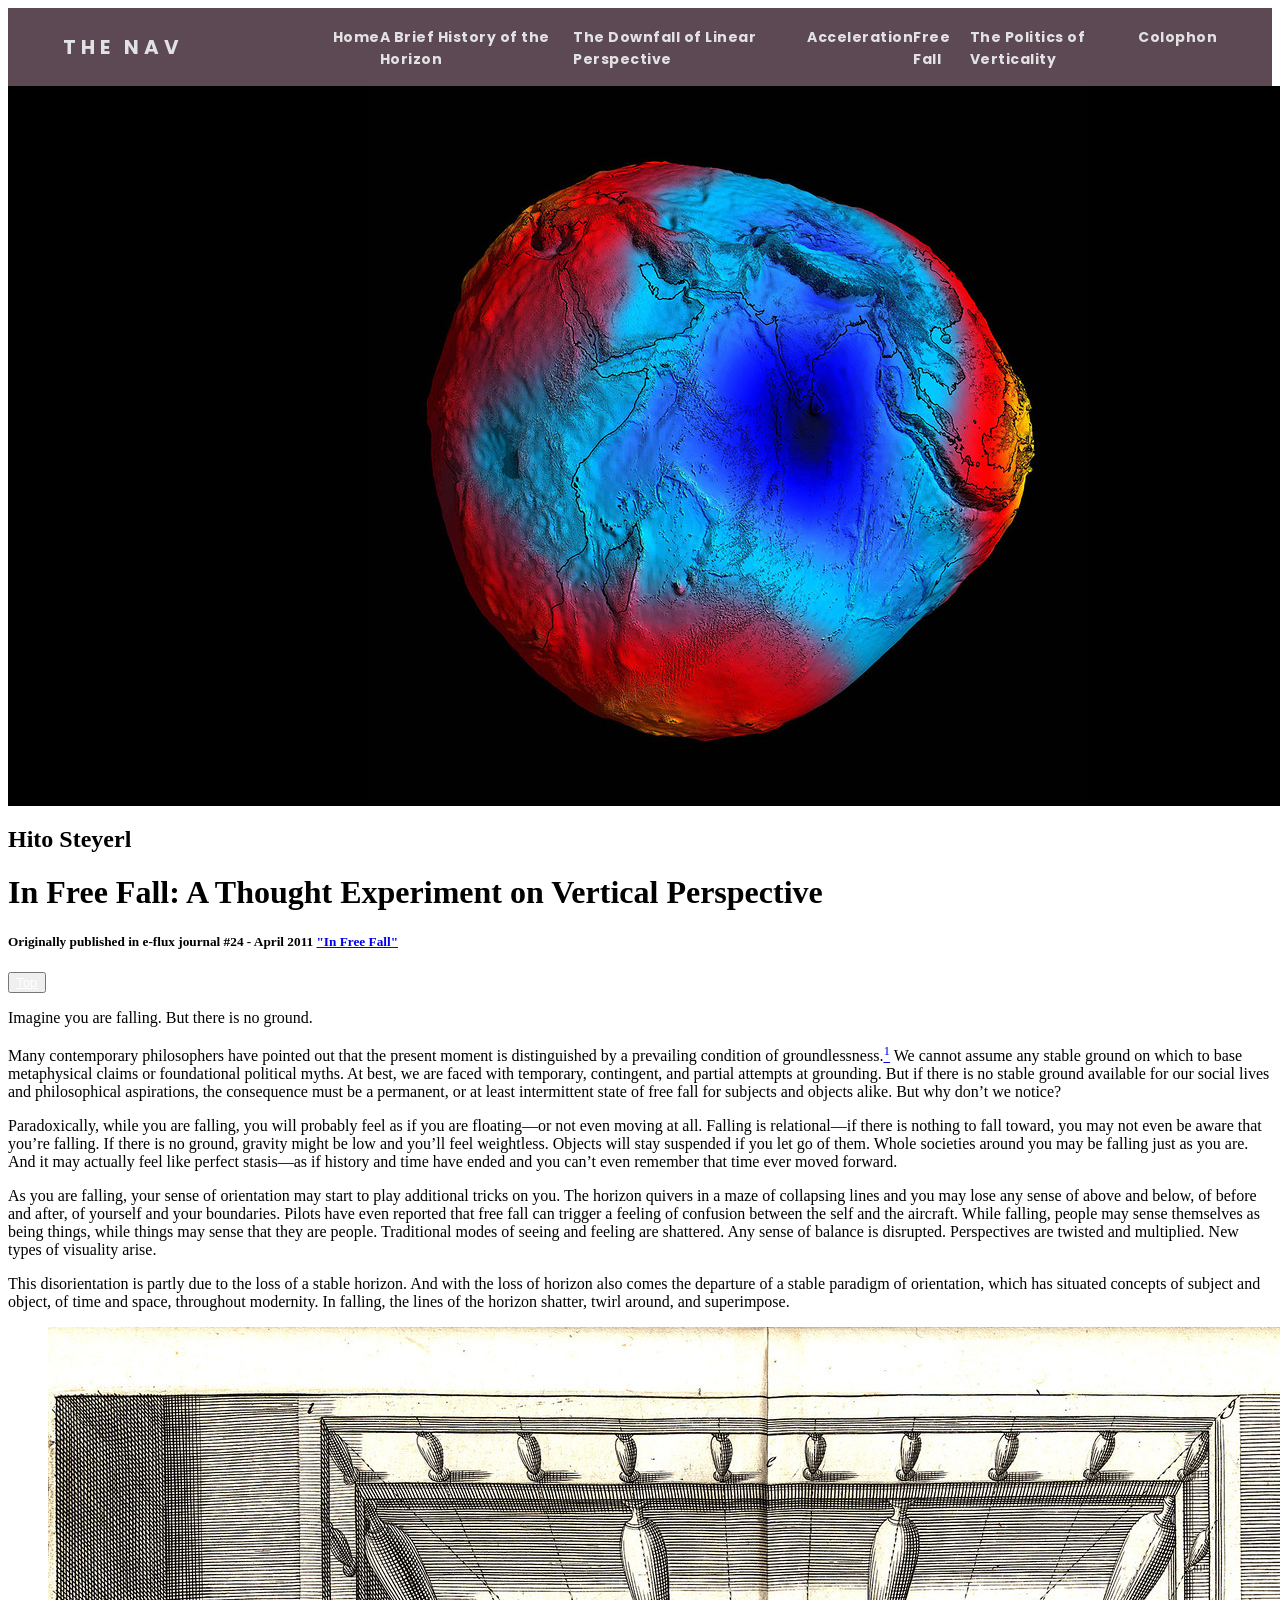
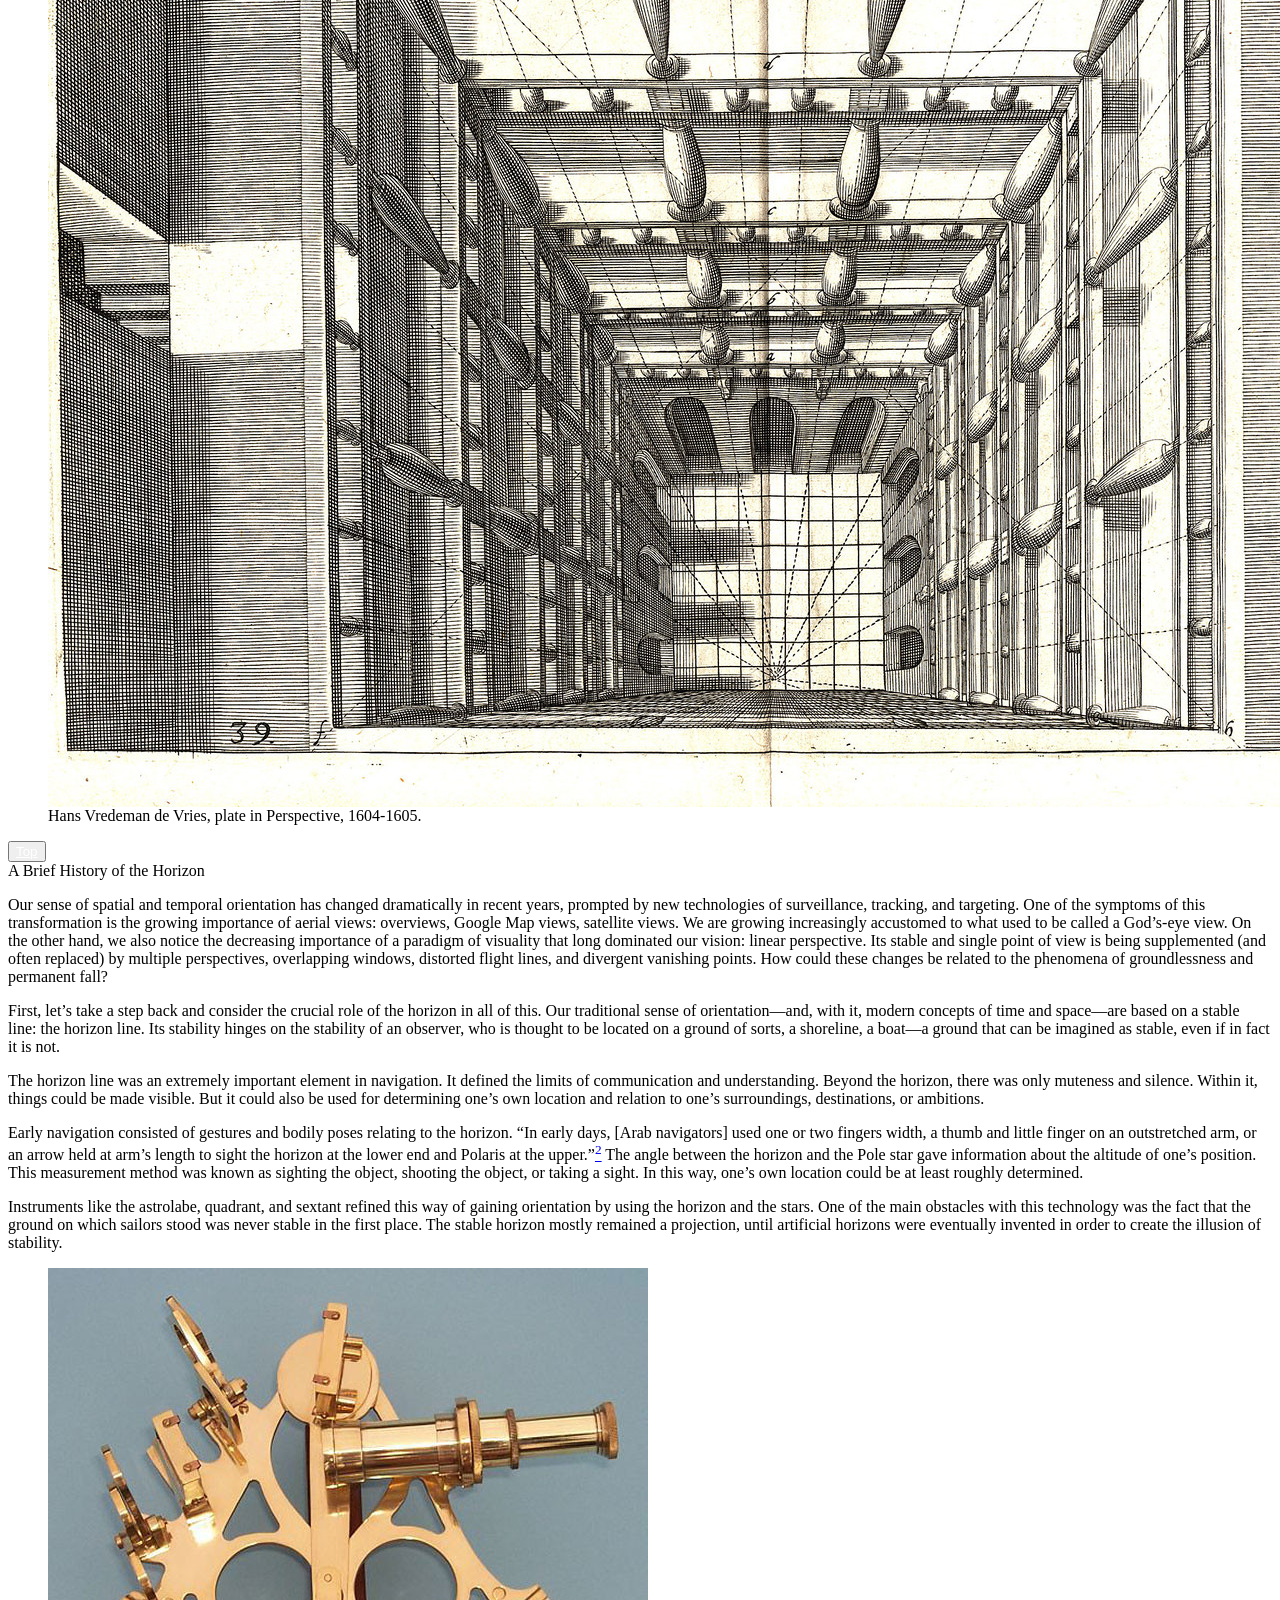
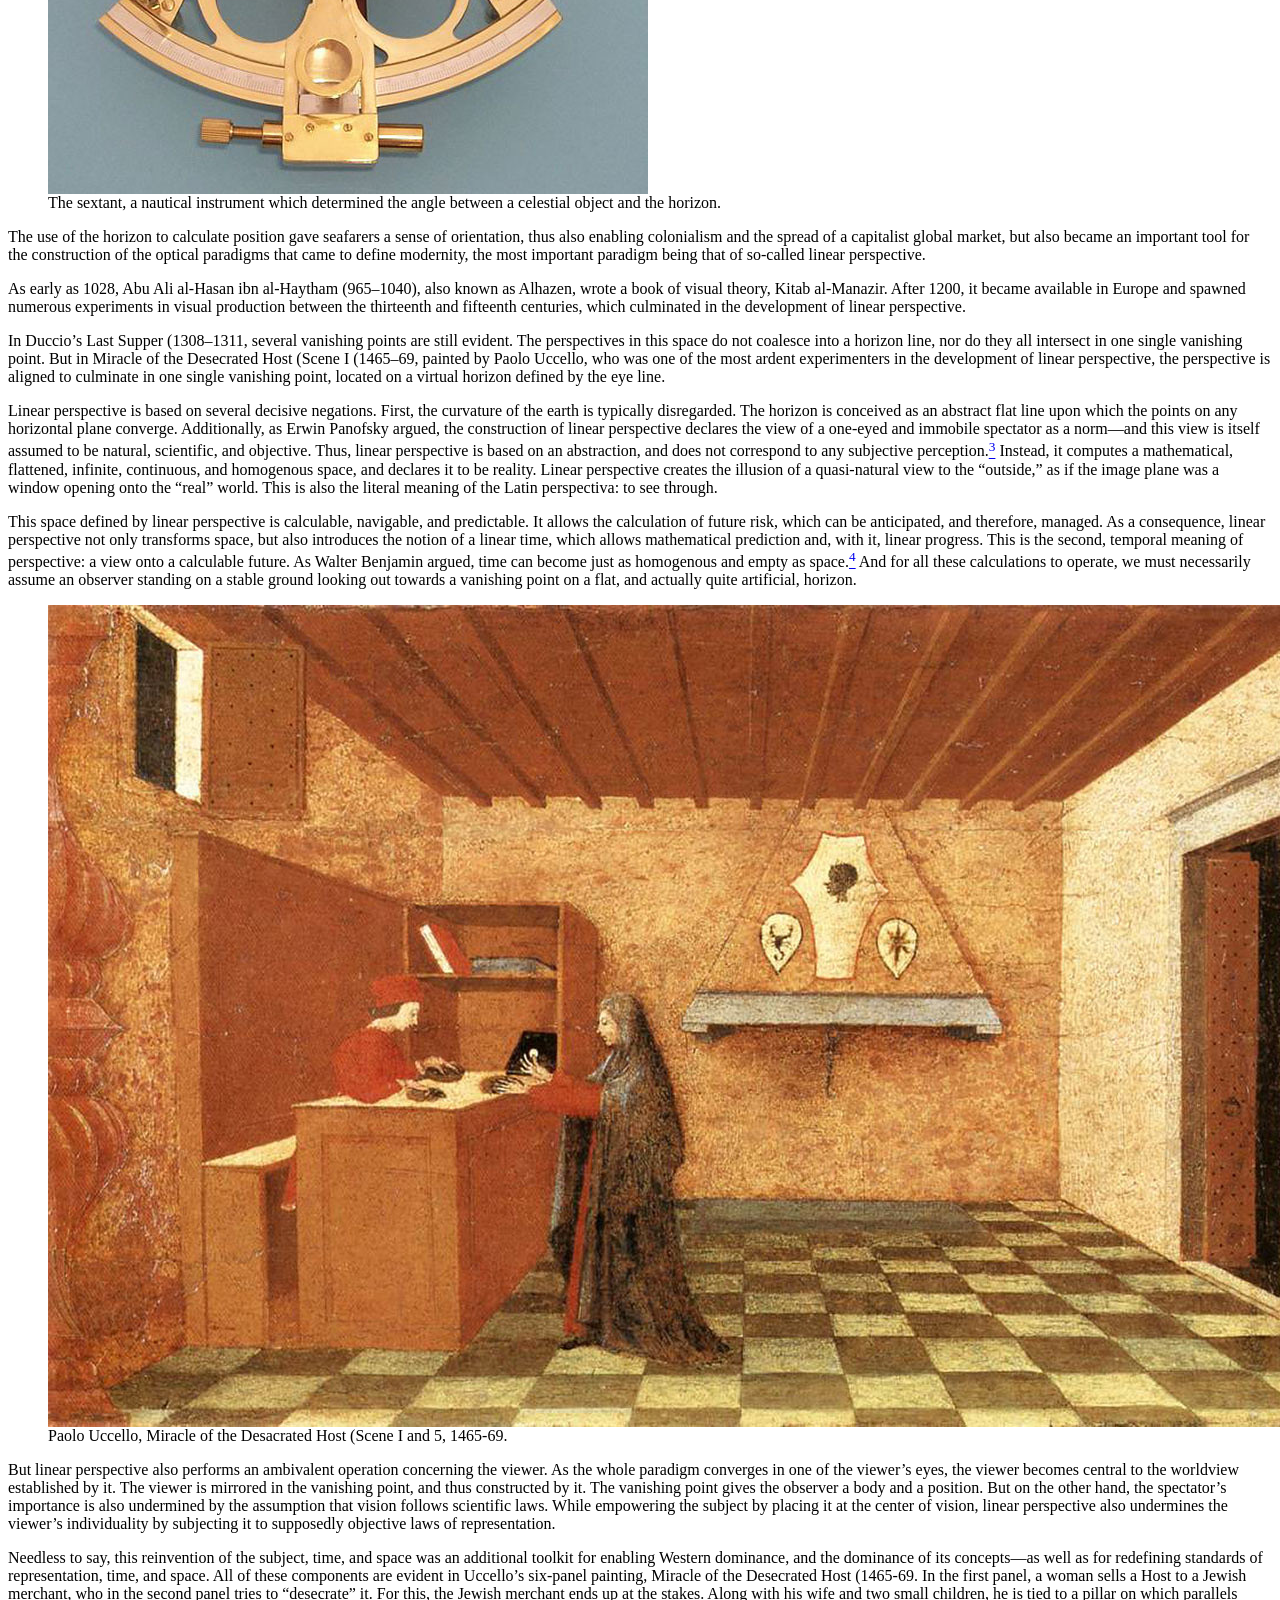
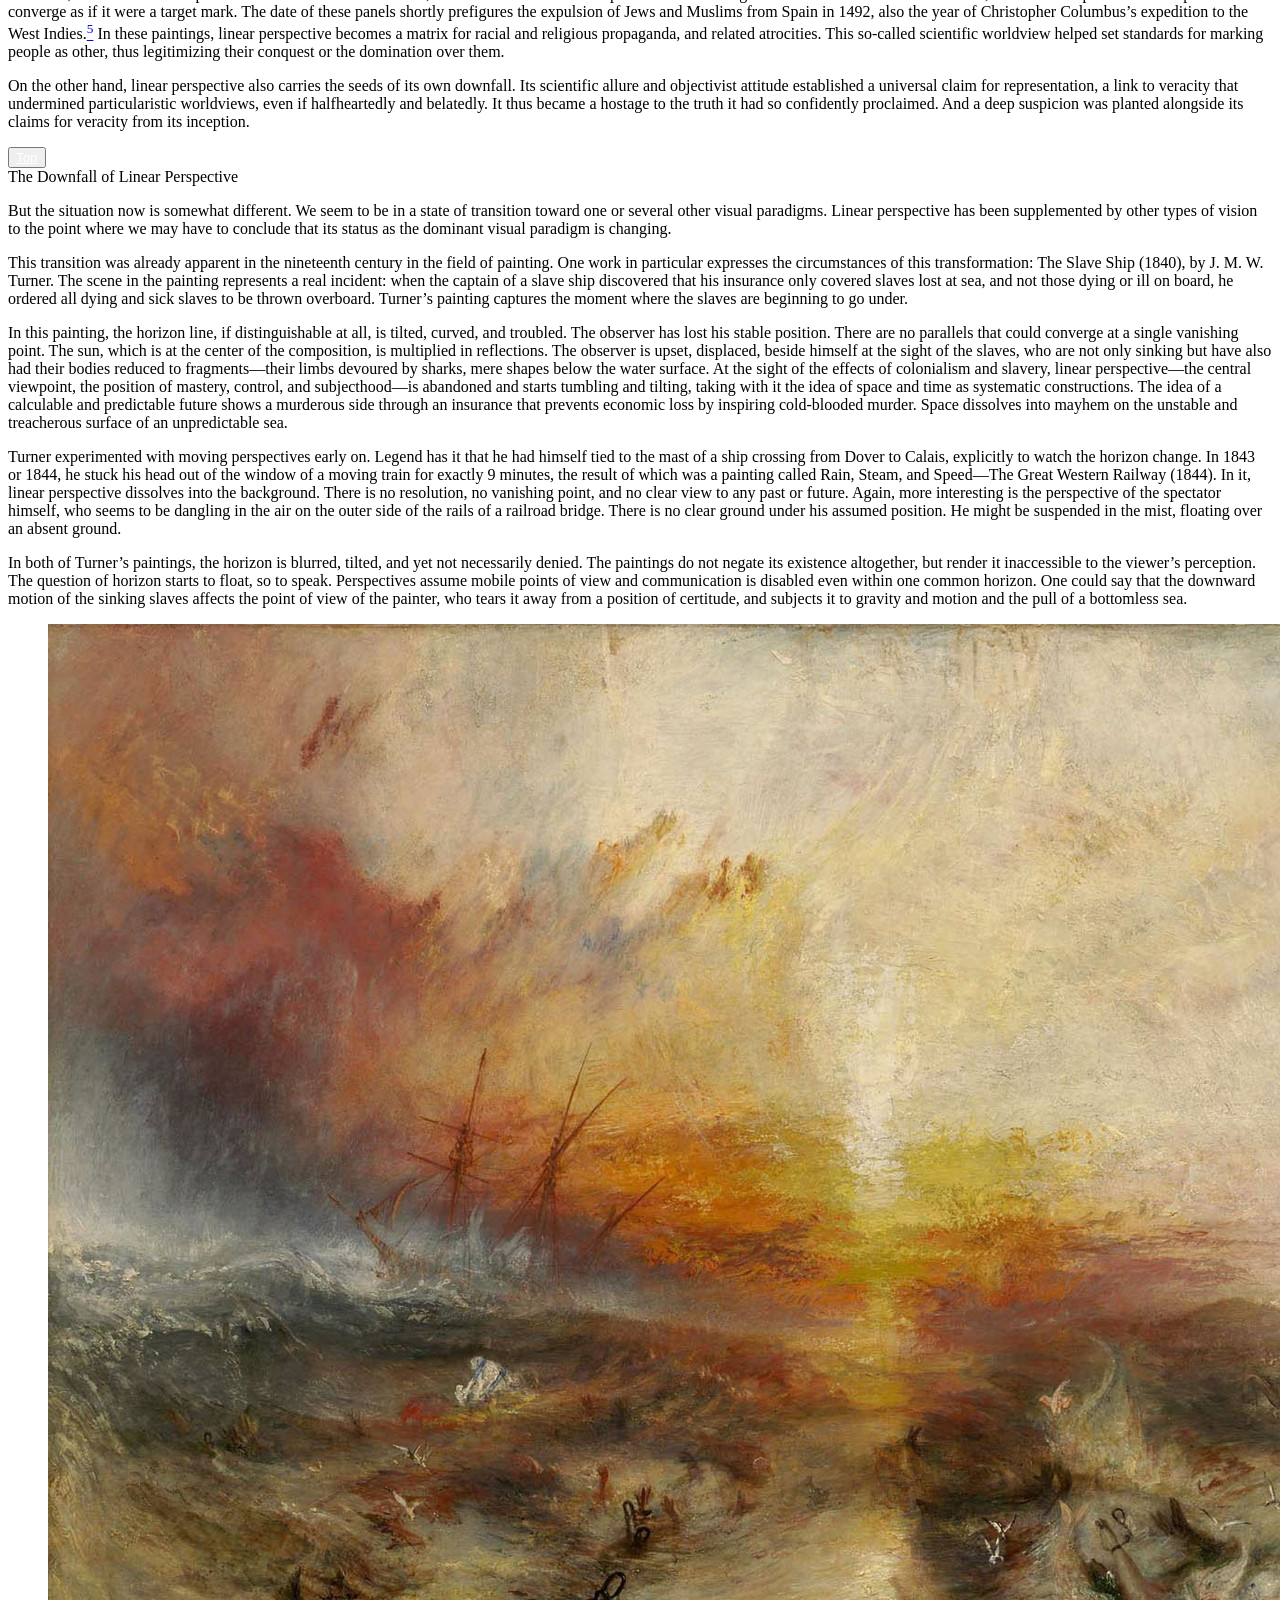
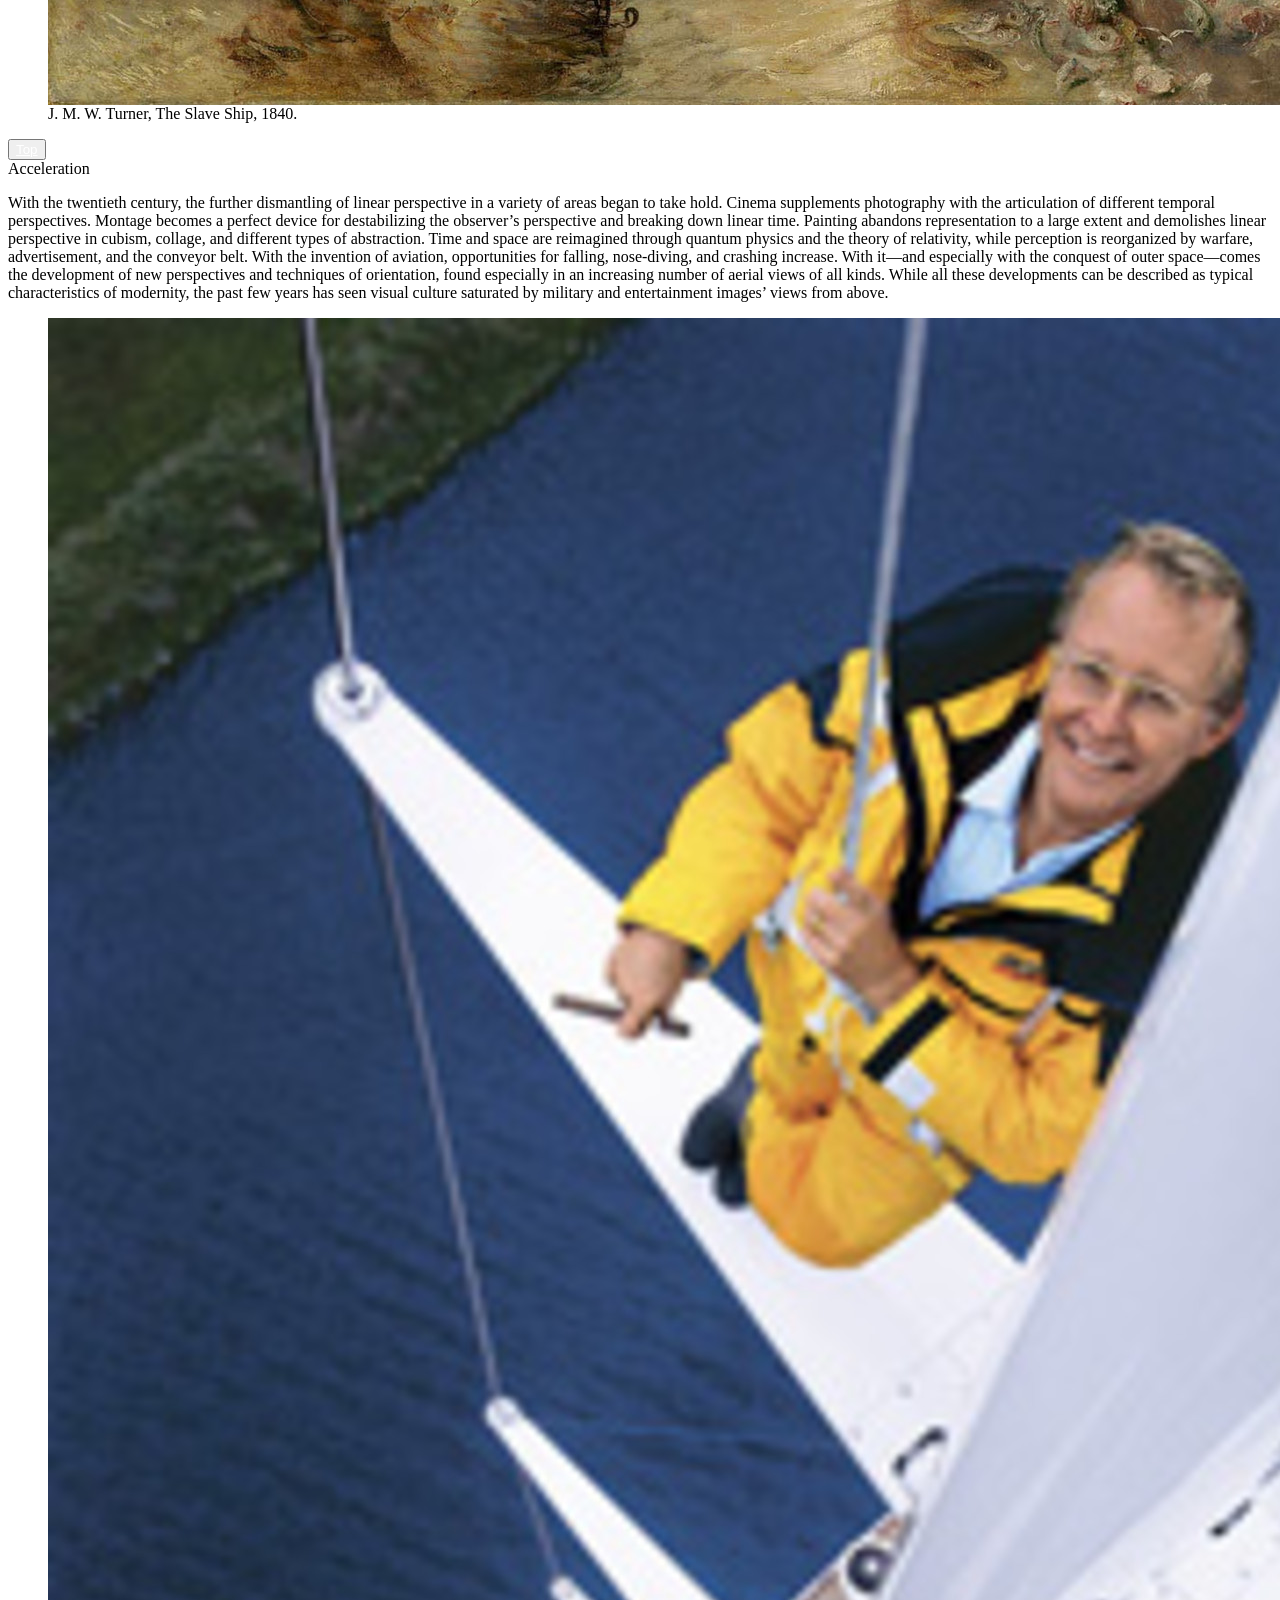
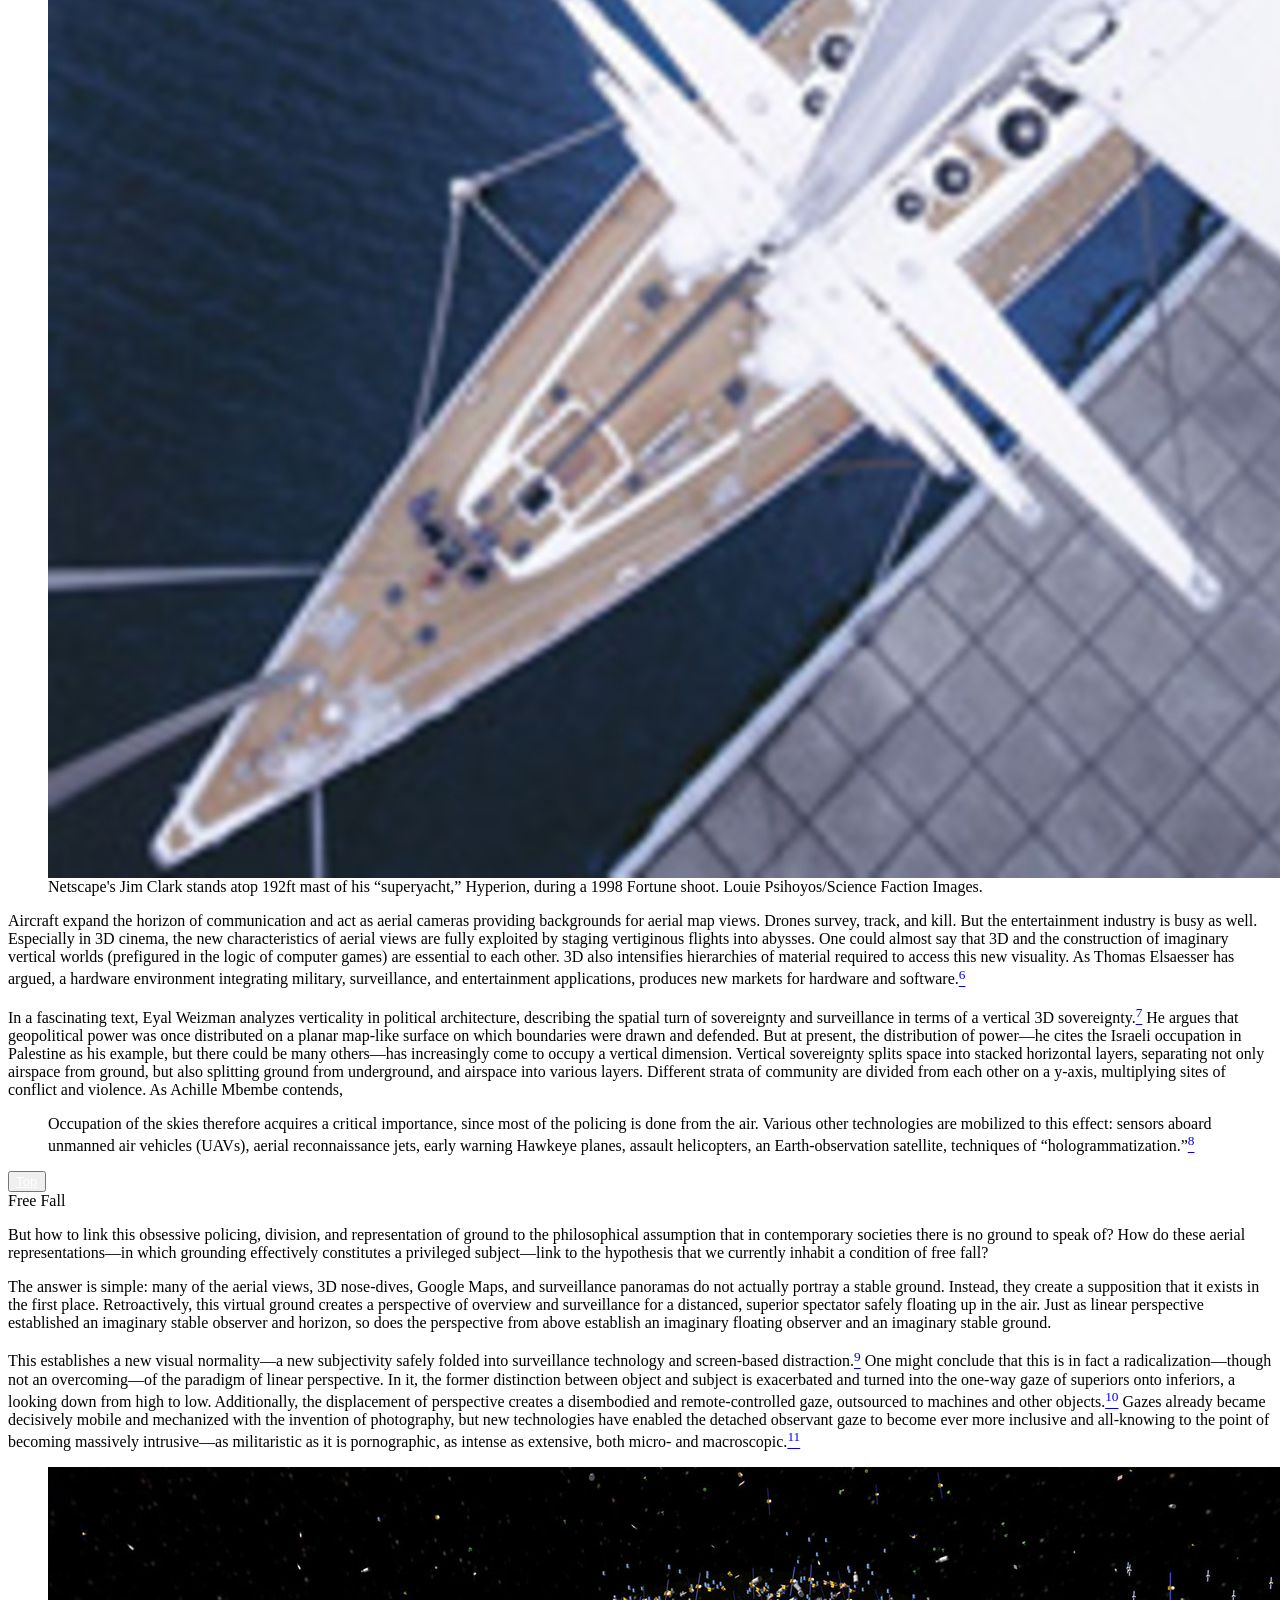
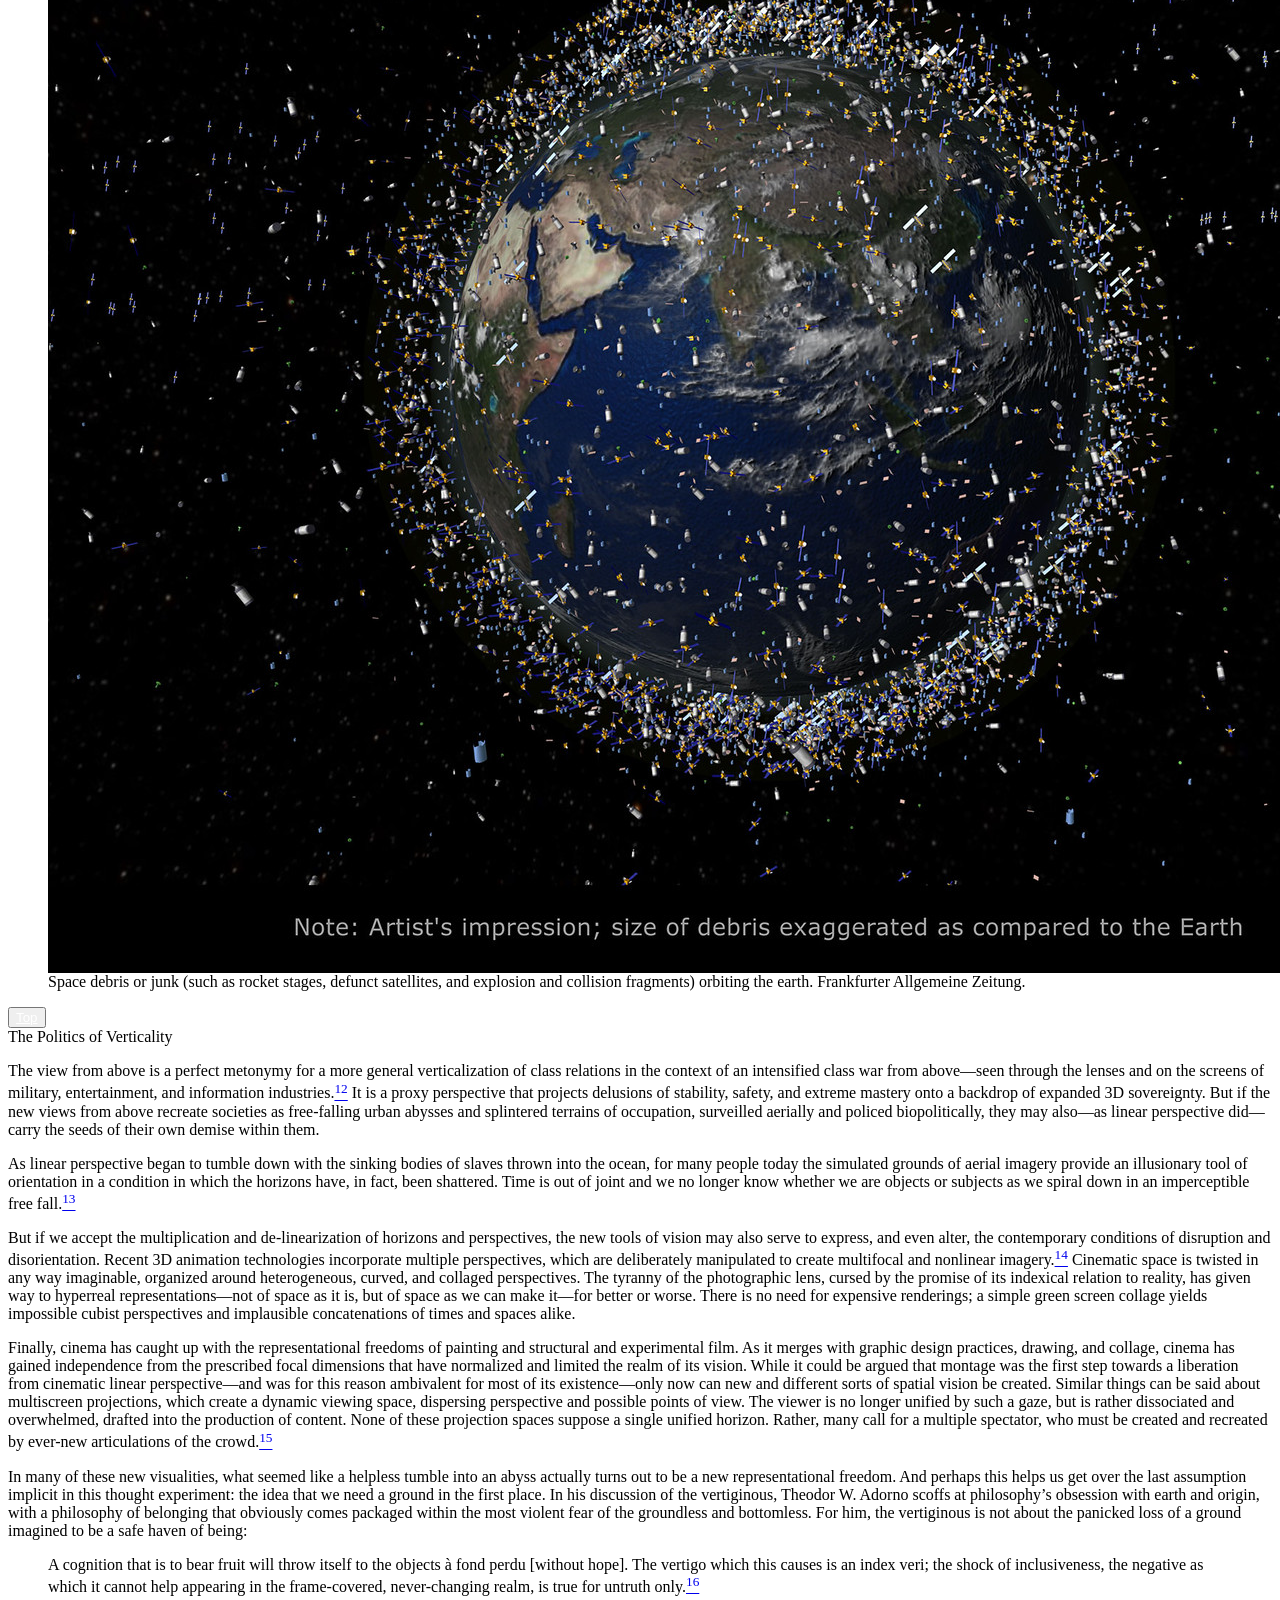
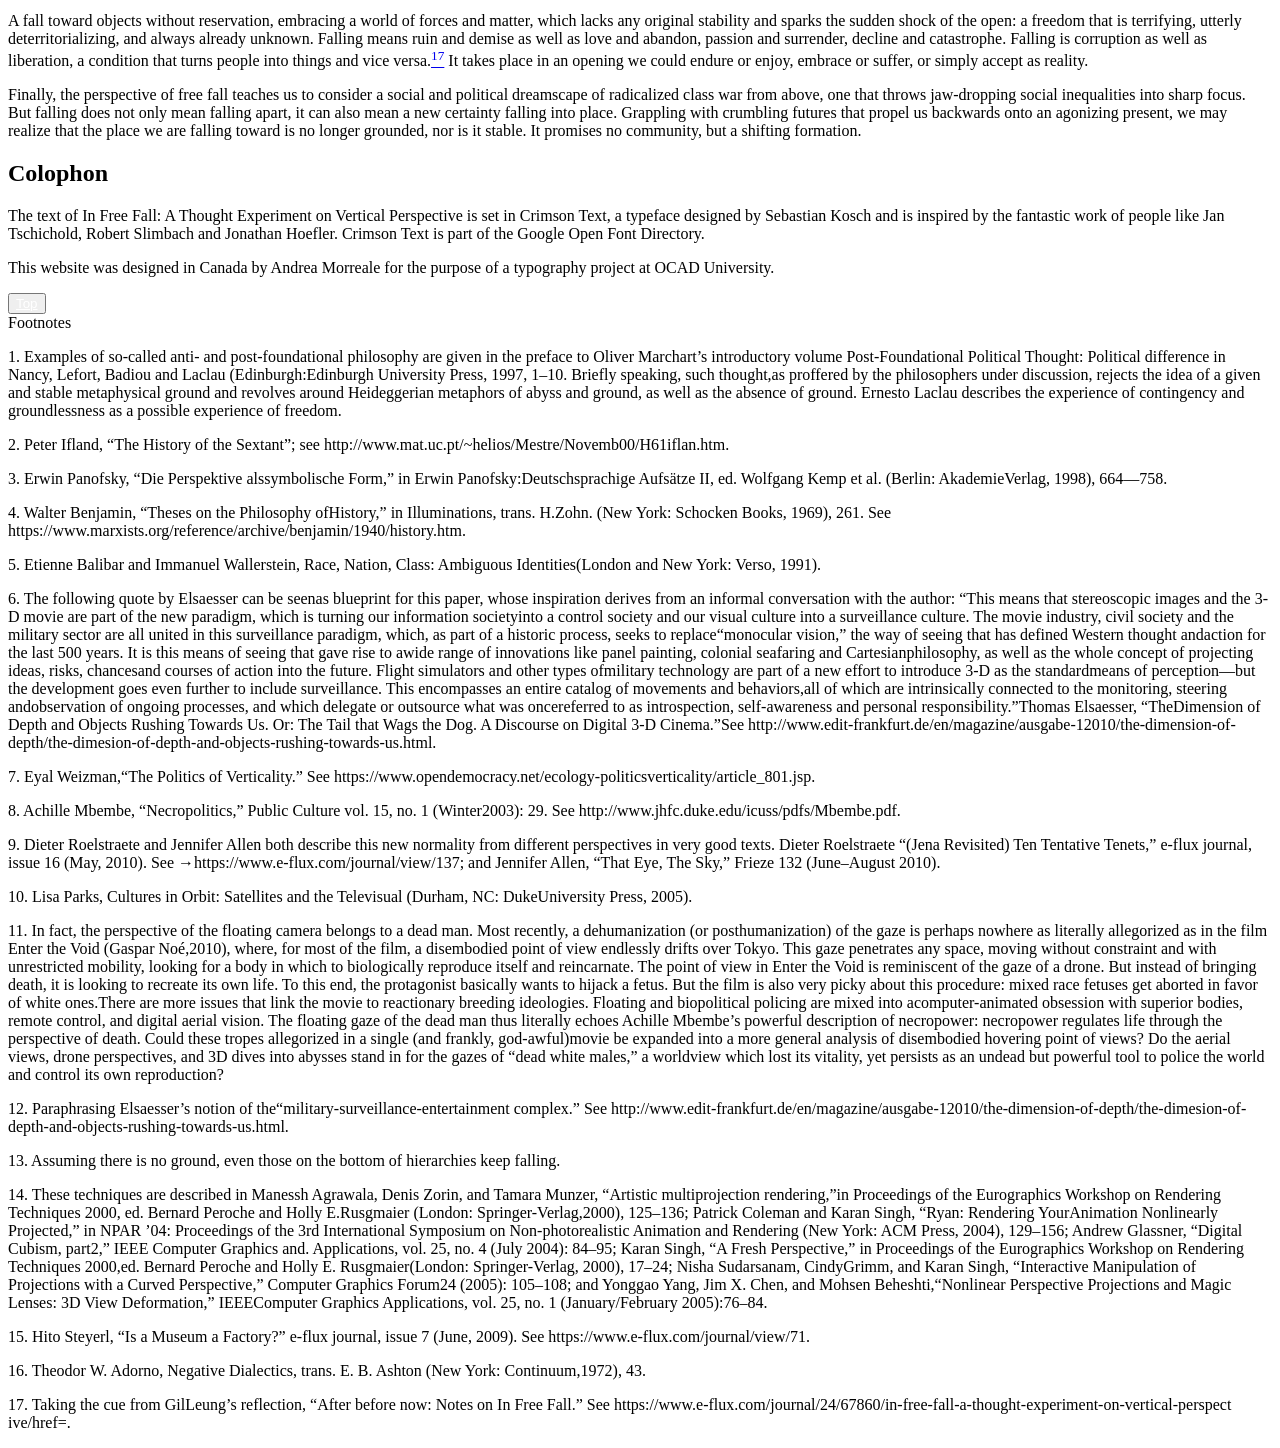
==== InFreeFallWeb.html @ b95b314c "web project" ====
<html lang="en">
<head>
    <meta charset="UTF-8">
    <meta name="viewport" content="width=device-width, initial-scale=1.0">
    <title>In Free Fall</title>
    <link rel="stylesheet" href="./style.css">
    <link href="https://fonts.googleapis.com/css?family=Crimson+Text&display=swap" rel="stylesheet">
    <link href="https://fonts.googleapis.com/css?family=Poppins&display=swap" rel="stylesheet">

    
</head>
<body>
    <nav>
        <div class="logo">
            <h4 class="navigation">THE NAV</h4>
        </div>
        <ul class="nav-links">
            <li><a href="#">Home</a></li>
            <li><a href="#">A Brief History of the Horizon</a></li>
            <li><a href="#">The Downfall of Linear Perspective</a></li>
            <li><a href="#">Acceleration</a></li>
            <li><a href="#">Free Fall</a></li>
            <li><a href="#">The Politics of Verticality</a></li>
            <li><a href="#">Colophon</a></li>
        </ul>
        <div class="burger">
            <div class="line1"></div>
            <div class="line2"></div>
            <div class="line3"></div>
        </div>
    </nav>
    <main>
        <img class="earth" src="Images/earth.jpg" alt="earth"/>

        <h2 class="hito">Hito Steyerl</h2>
        <h1 class="title">In Free Fall:  A Thought Experiment on Vertical Perspective</h1>
        <h5>Originally published in e-flux ​journal #24 - April 2011 
            <a href= https://www.e-flux.com/journal/24/67860/in-free-fall-a-thought-experiment-on-vertical-perspective>"In Free Fall"</a>
        </h5>
        <div class="a1">
            <article>
                <button id="myBtn"><a href="#top" style="color: white">Top</a></button>
                <p>
                    Imagine you are falling. But there is no ground. 
                </p>
                <p>
                    Many contemporary philosophers have pointed out that the present moment is distinguished by a prevailing condition of groundlessness.<a href="#footnotes"><sup>1</sup></a>
                    We cannot assume any stable ground on which to base metaphysical claims or foundational political myths. At best, we are faced with temporary, contingent, 
                    and partial attempts at grounding. But if there is no stable ground available for our social lives and philosophical aspirations, the consequence must be a permanent, 
                    or at least intermittent state of free fall for subjects and objects alike. But why don’t we notice?
                </p>
                <p>
                    Paradoxically, while you are falling, you will probably feel as if you are floating—or not even moving at all. Falling is relational—if there is nothing to fall toward, 
                    you may not even be aware that you’re falling. If there is no ground, gravity might be low and you’ll feel weightless. Objects will stay suspended if you let go of them. 
                    Whole societies around you may be falling just as you are. And it may actually feel like perfect stasis—as if history and time have ended and you can’t even remember that 
                    time ever moved forward. 
                </p>
                <p>
                    As you are falling, your sense of orientation may start to play additional tricks on you. The horizon quivers in a maze of collapsing lines and you may lose any sense of 
                    above and below, of before and after, of yourself and your boundaries. Pilots have even reported that free fall can trigger a feeling of confusion between the self and the 
                    aircraft. While falling, people may sense themselves as being things, while things may sense that they are people. Traditional modes of seeing and feeling are shattered.
                    Any sense of balance is disrupted. Perspectives are twisted and multiplied. New types of visuality arise. 
                </p>
                <p>
                    This disorientation is partly due to the loss of a stable horizon. And with the loss of horizon also comes the departure of a stable paradigm of orientation, which has situated
                    concepts of subject and object, of time and space, throughout modernity. In falling, the lines of the horizon shatter, twirl around, and superimpose. 
                </p>
                <figure class="perspective">
                    <img class="drawingper" src="Images/perspective.jpg"/>
                    <figcaption>Hans Vredeman de Vries, plate in Perspective, 1604-1605.</figcaption>
                </figure>
            </article>
        </div>

        <div class="a2">
            <article>
                <button id="myBtn"><a href="#top" style="color: white">Top</a></button>
               <header class="history">A Brief History of the Horizon </header>
               <p>
                    Our sense of spatial and temporal orientation has changed dramatically in recent years, prompted by new technologies of surveillance, tracking, and targeting. One of the symptoms 
                    of this transformation is the growing importance of aerial views: overviews, Google Map views, satellite views. We are growing increasingly accustomed to what used to be called a 
                    God’s-eye view. On the other hand, we also notice the decreasing importance of a paradigm of visuality that long dominated our vision: linear perspective. Its stable and single 
                    point of view is being supplemented (and often replaced) by multiple perspectives, overlapping windows, distorted flight lines, and divergent vanishing points. How could these 
                    changes be related to the phenomena of groundlessness and permanent fall?   
               </p>
               <p>
                    First, let’s take a step back and consider the crucial role of the horizon in all of this. Our traditional sense of orientation—and, with it, modern concepts of time and space—are 
                    based on a stable line: the horizon line. Its stability hinges on the stability of an observer, who is thought to be located on a ground of sorts, a shoreline, a boat—a ground that 
                    can be imagined as stable, even if in fact it is not.    
               </p>
               <p>
                    The horizon line was an extremely important element in navigation. It defined the limits of communication and understanding. Beyond the horizon, there was only muteness and silence. 
                    Within it, things could be made visible. But it could also be used for determining one’s own location and relation to one’s surroundings, destinations, or ambitions. 
               </p>
               <p>
                Early navigation consisted of gestures and bodily poses relating to the horizon. “In early days, [Arab navigators] used one or two fingers width, a thumb and little finger on an outstretched 
                arm, or an arrow held at arm’s length to sight the horizon at the lower end and Polaris at the upper.”<a href="#footnotes"><sup>2</sup></a> The angle between the horizon and the Pole star gave information about the altitude of 
                one’s position. This measurement method was known as sighting the object, shooting the object, or taking a sight. In this way, one’s own location could be at least roughly determined. 
               </p>
               <p>
                Instruments like the astrolabe, quadrant, and sextant refined this way of gaining orientation by using the horizon and the stars. One of the main obstacles with this technology was the fact 
                that the ground on which sailors stood was never stable in the first place. The stable horizon mostly remained a projection, until artificial horizons were eventually invented in order to 
                create the illusion of stability. 
               </p>
               <figure class="sextant">
                   <img src="Images/sextant.jpg"/>
                   <figcaption>The sextant, a nautical instrument which determined the angle between a celestial object and the horizon. </figcaption>
               </figure>
               <p>
                The use of the horizon to calculate position gave seafarers a sense of orientation, thus also enabling colonialism and the spread of a capitalist global market, but also became an important 
                tool for the construction of the optical paradigms that came to define modernity, the most important paradigm being that of so-called linear perspective.  
               </p>
               <p>
                As early as 1028, Abu Ali al-Hasan ibn al-Haytham (965–1040), also known as Alhazen, wrote a book of visual theory, Kitab al-Manazir. After 1200, it became available in Europe and spawned numerous 
                experiments in visual production between the thirteenth and fifteenth centuries, which culminated in the development of linear perspective. 
               </p>
               <p>
                In Duccio’s Last Supper (1308–1311, several vanishing points are still evident. The perspectives in this space do not coalesce into a horizon line, nor do they all intersect in one single vanishing point. 
                But in Miracle of the Desecrated Host (Scene I (1465–69, painted by Paolo Uccello, who was one of the most ardent experimenters in the development of linear perspective, the perspective is aligned to culminate 
                in one single vanishing point, located on a virtual horizon defined by the eye line. 
               </p>
               <p>
                Linear perspective is based on several decisive negations. First, the curvature of the earth is typically disregarded. The horizon is conceived as an abstract flat line upon which the points on any horizontal 
                plane converge. Additionally, as Erwin Panofsky argued, the construction of linear perspective declares the view of a one-eyed and immobile spectator as a norm—and this view is itself assumed to be natural, 
                scientific, and objective. Thus, linear perspective is based on an abstraction, and does not correspond to any subjective perception.<a href="#footnotes"><sup>3</sup></a> Instead, it computes a mathematical, flattened, infinite, continuous, and 
                homogenous space, and declares it to be reality. Linear perspective creates the illusion of a quasi-natural view to the “outside,” as if the image plane was a window opening onto the “real” world. This is also 
                the literal meaning of the Latin perspectiva: to see through. 
               </p>
               <p>
                This space defined by linear perspective is calculable, navigable, and predictable. It allows the calculation of future risk, which can be anticipated, and therefore, managed. As a consequence, linear 
                perspective not only transforms space, but also introduces the notion of a linear time, which allows mathematical prediction and, with it, linear progress. This is the second, temporal meaning of 
                perspective: a view onto a calculable future. As Walter Benjamin argued, time can become just as homogenous and empty as space.<a href="#footnotes"><sup>4</sup></a> And for all these calculations to operate, we must necessarily assume an 
                observer standing on a stable ground looking out towards a vanishing point on a flat, and actually quite artificial, horizon. 
               </p>
               <figure class="uccello">
                   <img class="painting" src="Images/Uccello.jpg"/>
                   <figcaption>Paolo Uccello, Miracle of the Desacrated Host (Scene I and 5, 1465-69. </figcaption>
               </figure>
               <section class="afterucc">
               <p>
                But linear perspective also performs an ambivalent operation concerning the viewer. As the whole paradigm converges in one of the viewer’s eyes, the viewer becomes central to the worldview established 
                by it. The viewer is mirrored in the vanishing point, and thus constructed by it. The vanishing point gives the observer a body and a position. But on the other hand, the spectator’s importance is also 
                undermined by the assumption that vision follows scientific laws. While empowering the subject by placing it at the center of vision, linear perspective also undermines the viewer’s individuality by 
                subjecting it to supposedly objective laws of representation. 
               </p>
               <p>
                Needless to say, this reinvention of the subject, time, and space was an additional toolkit for enabling Western dominance, and the dominance of its concepts—as well as for redefining standards of 
                representation, time, and space. All of these components are evident in Uccello’s six-panel painting, Miracle of the Desecrated Host (1465-69. In the first panel, a woman sells a Host to a Jewish merchant, 
                who in the second panel tries to “desecrate” it. For this, the Jewish merchant ends up at the stakes. Along with his wife and two small children, he is tied to a pillar on which parallels converge as if it 
                were a target mark. The date of these panels shortly prefigures the expulsion of Jews and Muslims from Spain in 1492, also the year of Christopher Columbus’s expedition to the West Indies.<a href="#footnotes"><sup>5</sup></a> In these paintings, 
                linear perspective becomes a matrix for racial and religious propaganda, and related atrocities. This so-called scientific worldview helped set standards for marking people as other, thus legitimizing their 
                conquest or the domination over them. 
               </p>
               <p>
                On the other hand, linear perspective also carries the seeds of its own downfall. Its scientific allure and objectivist attitude established a universal claim for representation, a link to veracity that undermined 
                particularistic worldviews, even if halfheartedly and belatedly. It thus became a hostage to the truth it had so confidently proclaimed. And a deep suspicion was planted alongside its claims for veracity from 
                its inception. 
               </p>  
            </div>
            </article>
        </div>

        <div class="a3">
            <article>
                <button id="myBtn"><a href="#top" style="color: white">Top</a></button>
                <header class="downfall">The Downfall of Linear Perspective </header>
                <p>
                    But the situation now is somewhat different. We seem to be in a state of transition toward one or several other visual paradigms. Linear perspective has been supplemented by other types of vision to the point 
                    where we may have to conclude that its status as the dominant visual paradigm is changing. 
                </p>
                <p>
                    This transition was already apparent in the nineteenth century in the field of painting. One work in particular expresses the circumstances of this transformation: The Slave Ship (1840), by J. M. W. Turner. 
                    The scene in the painting represents a real incident: when the captain of a slave ship discovered that his insurance only covered slaves lost at sea, and not those dying or ill on board, he ordered all dying 
                    and sick slaves to be thrown overboard. Turner’s painting captures the moment where the slaves are beginning to go under.
                </p>
                <p>
                    In this painting, the horizon line, if distinguishable at all, is tilted, curved, and troubled. The observer has lost his stable position. There are no parallels that could converge at a single vanishing point. 
                    The sun, which is at the center of the composition, is multiplied in reflections. The observer is upset, displaced, beside himself at the sight of the slaves, who are not only sinking but have also had their 
                    bodies reduced to fragments—their limbs devoured by sharks, mere shapes below the water surface. At the sight of the effects of colonialism and slavery, linear perspective—the central viewpoint, the position 
                    of mastery, control, and subjecthood—is abandoned and starts tumbling and tilting, taking with it the idea of space and time as systematic constructions. The idea of a calculable and predictable future shows 
                    a murderous side through an insurance that prevents economic loss by inspiring cold-blooded murder. Space dissolves into mayhem on the unstable and treacherous surface of an unpredictable sea. 
                </p>
                <p>
                    Turner experimented with moving perspectives early on. Legend has it that he had himself tied to the mast of a ship crossing from Dover to Calais, explicitly to watch the horizon change. In 1843 or 1844, 
                    he stuck his head out of the window of a moving train for exactly 9 minutes, the result of which was a painting called Rain, Steam, and Speed—The Great Western Railway (1844). In it, linear perspective 
                    dissolves into the background. There is no resolution, no vanishing point, and no clear view to any past or future. Again, more interesting is the perspective of the spectator himself, who seems to be dangling 
                    in the air on the outer side of the rails of a railroad bridge. There is no clear ground under his assumed position. He might be suspended in the mist, floating over an absent ground. 
                </p>
                <p>
                    In both of Turner’s paintings, the horizon is blurred, tilted, and yet not necessarily denied. The paintings do not negate its existence altogether, but render it inaccessible to the viewer’s perception. 
                    The question of horizon starts to float, so to speak. Perspectives assume mobile points of view and communication is disabled even within one common horizon. One could say that the downward motion of the 
                    sinking slaves affects the point of view of the painter, who tears it away from a position of certitude, and subjects it to gravity and motion and the pull of a bottomless sea. 
                </p>
                <figure class="slave">
                    <img class="ship" src="Images/slaveship.jpg"/>
                    <figcaption>J. M. W. Turner, The Slave Ship, 1840.</figcaption>
                </figure>
            </article>
        </div>

        <div class="a4">
            <article>
                <button id="myBtn"><a href="#top" style="color: white">Top</a></button>
                <header class="acceleration">Acceleration</header>
                <p>
                    With the twentieth century, the further dismantling of linear perspective in a variety of areas began to take hold. Cinema supplements photography with the articulation of different temporal perspectives. 
                    Montage becomes a perfect device for destabilizing the observer’s perspective and breaking down linear time. Painting abandons representation to a large extent and demolishes linear perspective in cubism, 
                    collage, and different types of abstraction. Time and space are reimagined through quantum physics and the theory of relativity, while perception is reorganized by warfare, advertisement, and the conveyor belt. 
                    With the invention of aviation, opportunities for falling, nose-diving, and crashing increase. With it—and especially with the conquest of outer space—comes the development of new perspectives and techniques of 
                    orientation, found especially in an increasing number of aerial views of all kinds. While all these developments can be described as typical characteristics of modernity, the past few years has seen visual 
                    culture saturated by military and entertainment images’ views from above. 
                </p>
                <figure class="caption">
                    <img class="clark" src="Images/jimclark.jpg"/>
                    <figcaption>Netscape's Jim Clark stands atop 192ft mast of his “superyacht,” Hyperion, during a 1998 Fortune shoot. 
                        Louie Psihoyos/Science Faction Images.</figcaption>
                </figure>
                <p>
                    Aircraft expand the horizon of communication and act as aerial cameras providing backgrounds for aerial map views. Drones survey, track, and kill. But the entertainment industry is busy as well. Especially in 
                    3D cinema, the new characteristics of aerial views are fully exploited by staging vertiginous flights into abysses. One could almost say that 3D and the construction of imaginary vertical worlds (prefigured in 
                    the logic of computer games) are essential to each other. 3D also intensifies hierarchies of material required to access this new visuality. As Thomas Elsaesser has argued, a hardware environment integrating 
                    military, surveillance, and entertainment applications, produces new markets for hardware and software.<a href="#footnotes"><sup>6</sup></a> 
                </p>
                <p>
                    In a fascinating text, Eyal Weizman analyzes verticality in political architecture, describing the spatial turn of sovereignty and surveillance in terms of a vertical 3D sovereignty.<a href="#footnotes"><sup>7</sup></a> He argues that geopolitical 
                    power was once distributed on a planar map-like surface on which boundaries were drawn and defended. But at present, the distribution of power—he cites the Israeli occupation in Palestine as his example, but 
                    there could be many others—has increasingly come to occupy a vertical dimension. Vertical sovereignty splits space into stacked horizontal layers, separating not only airspace from ground, but also splitting 
                    ground from underground, and airspace into various layers. Different strata of community are divided from each other on a 
                    y-axis, multiplying sites of conflict and violence. As Achille Mbembe contends, 
                </p>
                <blockquote class="quote">
                    Occupation of the skies therefore acquires a critical importance, since most of the policing is done from the air. Various other technologies are mobilized to this effect: sensors aboard unmanned air vehicles 
                    (UAVs), aerial reconnaissance jets, early warning Hawkeye planes, assault helicopters, an Earth-observation satellite, techniques of “hologrammatization.”<a href="#footnotes"><sup>8</sup></a> 
                </blockquote>
            </article>
        </div>

        <div class="a5">
            <article>
                <button id="myBtn"><a href="#top" style="color: white">Top</a></button>
                <header class="fall">Free Fall</header>
                <p>
                    But how to link this obsessive policing, division, and representation of ground to the philosophical assumption that in contemporary societies there is no ground to speak of? How do these aerial representations—in 
                    which grounding effectively constitutes a privileged subject—link to the hypothesis that we currently inhabit a condition of free fall? 
                </p>
                <p>
                    The answer is simple: many of the aerial views, 3D nose-dives, Google Maps, and surveillance panoramas do not actually portray a stable ground. Instead, they create a supposition that it exists in the first place. 
                    Retroactively, this virtual ground creates a perspective of overview and surveillance for a distanced, superior spectator safely floating up in the air. Just as linear perspective established an imaginary stable 
                    observer and horizon, so does the perspective from above establish an imaginary floating observer and an imaginary stable ground. 
                </p>
                <p>
                    This establishes a new visual normality—a new subjectivity safely folded into surveillance technology and screen-based distraction.<a href="#footnotes"><sup>9</sup></a> One might conclude that this is in fact a radicalization—though not an overcoming—of 
                    the paradigm of linear perspective. In it, the former distinction between object and subject is exacerbated and turned into the one-way gaze of superiors onto inferiors, a looking down from high to low. Additionally, 
                    the displacement of perspective creates a disembodied and remote-controlled gaze, outsourced to machines and other objects.<a href="#footnotes"><sup>10</sup></a> Gazes already became decisively mobile and mechanized with the invention of photography, 
                    but new technologies have enabled the detached observant gaze to become ever more inclusive and all-knowing to the point of becoming massively intrusive—as militaristic as it is pornographic, as intense as extensive, 
                    both micro- and macroscopic.<a href="#footnotes"><sup>11</sup></a> 
                </p>
                <figure class="spaceearth">
                    <img class="spearth"  src="Images/spaceearth.jpg"/>
                    <figcaption>Space debris or junk (such as rocket stages, defunct satellites, and explosion and collision fragments) orbiting the earth. Frankfurter Allgemeine Zeitung.</figcaption>
                </figure>
            </article>
        </div>

        <div class="a6">
            <article>
                <button id="myBtn"><a href="#top" style="color: white">Top</a></button>
                <header class="politics">The Politics of Verticality</header>
                <p>
                    The view from above is a perfect metonymy for a more general verticalization of class relations in the context of an intensified class war from above—seen through the lenses and on the screens of military, entertainment, 
                    and information industries.<a href="#footnotes"><sup>12</sup></a> It is a proxy perspective that projects delusions of stability, safety, and extreme mastery onto a backdrop of expanded 3D sovereignty. But if the new views from above recreate societies as 
                    free-falling urban abysses and splintered terrains of occupation, surveilled aerially and policed biopolitically, they may also—as linear perspective did—carry the seeds of their own demise within them.
                </p>
                <p>
                    As linear perspective began to tumble down with the sinking bodies of slaves thrown into the ocean, for many people today the simulated grounds of aerial imagery provide an illusionary tool of orientation in a condition 
                    in which the horizons have, in fact, been shattered. Time is out of joint and we no longer know whether we are objects or subjects as we spiral down in an imperceptible free fall.<a href="#footnotes"><sup>13</sup></a>
                </p>
                <p>
                    But if we accept the multiplication and de-linearization of horizons and perspectives, the new tools of vision may also serve to express, and even alter, the contemporary conditions of disruption and disorientation. 
                    Recent 3D animation technologies incorporate multiple perspectives, which are deliberately manipulated to create multifocal and nonlinear imagery.<a href="#footnotes"><sup>14</sup></a> Cinematic space is twisted in any way imaginable, organized around 
                    heterogeneous, curved, and collaged perspectives. The tyranny of the photographic lens, cursed by the promise of its indexical relation to reality, has given way to hyperreal representations—not of space as it is, but 
                    of space as we can make it—for better or worse. There is no need for expensive renderings; a simple green screen collage yields impossible cubist perspectives and implausible concatenations of times and spaces alike. 
                </p>
                <p>
                    Finally, cinema has caught up with the representational freedoms of painting and structural and experimental film. As it merges with graphic design practices, drawing, and collage, cinema has gained independence from 
                    the prescribed focal dimensions that have normalized and limited the realm of its vision. While it could be argued that montage was the first step towards a liberation from cinematic linear perspective—and was for this 
                    reason ambivalent for most of its existence—only now can new and different sorts of spatial vision be created. Similar things can be said about multiscreen projections, which create a dynamic viewing space, dispersing 
                    perspective and possible points of view. The viewer is no longer unified by such a gaze, but is rather dissociated and overwhelmed, drafted into the production of content. None of these projection spaces suppose a single 
                    unified horizon. Rather, many call for a multiple spectator, who must be created and recreated by ever-new articulations of the crowd.<a href="#footnotes"><sup>15</sup></a> 
                </p>
                <p>
                    In many of these new visualities, what seemed like a helpless tumble into an abyss actually turns out to be a new representational freedom. And perhaps this helps us get over the last assumption implicit in this thought 
                    experiment: the idea that we need a ground in the first place. In his discussion of the vertiginous, Theodor W. Adorno scoffs at philosophy’s obsession with earth and origin, with a philosophy of belonging that obviously 
                    comes packaged within the most violent fear of the groundless and bottomless. For him, the vertiginous is not about the panicked loss of a ground imagined to be a safe haven of being: 
                </p>
                <blockquote class="quote">
                    A cognition that is to bear fruit will throw itself to the objects à fond perdu [without hope]. The vertigo which this causes is an index veri; the shock of inclusiveness, the negative as which it cannot help appearing 
                    in the frame-covered, never-changing realm, is true for untruth only.<a href="#footnotes"><sup>16</sup></a> 
                </blockquote>
                <p>
                    A fall toward objects without reservation, embracing a world of forces and matter, which lacks any original stability and sparks the sudden shock of the open: a freedom that is terrifying, utterly deterritorializing, 
                    and always already unknown. Falling means ruin and demise as well as love and abandon, passion and surrender, decline and catastrophe. Falling is corruption as well as liberation, a condition that turns people into 
                    things and vice versa.<a href="#footnotes"><sup>17</sup></a> It takes place in an opening we could endure or enjoy, embrace or suffer, or simply accept as reality. 
                </p>
                <p>
                    Finally, the perspective of free fall teaches us to consider a social and political dreamscape of radicalized class war from above, one that throws jaw-dropping social inequalities into sharp focus. But falling does 
                    not only mean falling apart, it can also mean a new certainty falling into place. Grappling with crumbling futures that propel us backwards onto an agonizing present, we may realize that the place we are falling toward 
                    is no longer grounded, nor is it stable. It promises no community, but a shifting formation. 
                </p>
            </article>
        </div>
        <div class="colophon">
            <h2 class="colo">Colophon</h2>
                <p>
                    The text of In Free Fall: A Thought Experiment on Vertical Perspective is set in Crimson Text, a typeface designed by Sebastian Kosch and is inspired by the fantastic work of people like Jan Tschichold, 
                    Robert Slimbach and Jonathan Hoefler. Crimson Text is part of the Google Open Font Directory. 
                </p>
                <p>
                    This website was designed in Canada by Andrea Morreale for the purpose of a typography project at OCAD University. 
                </p>
        </div>
        <div class="a7">
            <button id="myBtn"><a href="#top" style="color: white">Top</a></button>
            <header class="footnotetitle">Footnotes</header>
            <p id="footnotes">
                1. Examples of so-called anti- and post-foundational philosophy are given in the preface to Oliver Marchart’s introductory volume Post-Foundational Political Thought: Political difference in Nancy, Lefort, Badiou and Laclau 
                (Edinburgh:Edinburgh University Press, 1997, 1–10. Briefly speaking, such thought,as proffered by the philosophers under discussion, rejects the idea of a given and stable metaphysical ground and revolves around Heideggerian 
                metaphors of abyss and ground, as well as the absence of ground. Ernesto Laclau describes the experience of contingency and groundlessness as a possible experience of freedom. 
            </p>
            <p id="footnotes">
                2. Peter Ifland, “The History of the Sextant”; see http://www.mat.uc.pt/~helios/Mestre/Novemb00/H61iflan.htm.
            </p>
            <p id="footnotes">
                3. Erwin Panofsky, “Die Perspektive alssymbolische Form,” in Erwin Panofsky:Deutschsprachige Aufsätze II, ed. Wolfgang Kemp et al. (Berlin: AkademieVerlag, 1998), 664—758. 
            </p>
            <p id="footnotes">
                4. Walter Benjamin, “Theses on the Philosophy ofHistory,” in Illuminations, trans. H.Zohn. (New York: Schocken Books, 1969), 261. See https://www.marxists.org/reference/archive/benjamin/1940/history.htm.
            </p>
            <p id="footnotes">
                5. Etienne Balibar and Immanuel Wallerstein, Race, Nation, Class: Ambiguous Identities(London and New York: Verso, 1991). 
            </p> 
            <p id="footnotes">
                6. The following quote by Elsaesser can be seenas blueprint for this paper, whose inspiration derives from an informal conversation with the author: “This means that stereoscopic images and the 3-D movie 
                are part of the new paradigm, which is turning our information societyinto a control society and our visual culture into a surveillance culture. The movie industry, civil society and the military sector 
                are all united in this surveillance paradigm, which, as part of a historic process, seeks to replace“monocular vision,” the way of seeing that has defined Western thought andaction for the last 500 years. 
                It is this means of seeing that gave rise to awide range of innovations like panel painting, colonial seafaring and Cartesianphilosophy, as well as the whole concept of projecting ideas, risks, chancesand 
                courses of action into the future. Flight simulators and other types ofmilitary technology are part of a new effort to introduce 3-D as the standardmeans of perception—but the development goes even further 
                to include surveillance. This encompasses an entire catalog of movements and behaviors,all of which are intrinsically connected to the monitoring, steering andobservation of ongoing processes, and which 
                delegate or outsource what was oncereferred to as introspection, self-awareness and personal responsibility.”Thomas Elsaesser, “TheDimension of Depth and Objects Rushing Towards Us. Or: The Tail that Wags 
                the Dog. A Discourse on Digital 3-D Cinema.”See http://www.edit-frankfurt.de/en/magazine/ausgabe-12010/the-dimension-of-depth/the-dimesion-of-depth-and-objects-rushing-towards-us.html.
            </p>
            <p id="footnotes">
                7. Eyal Weizman,“The Politics of Verticality.” See https://www.opendemocracy.net/ecology-politicsverticality/article_801.jsp.
            </p>
            <p id="footnotes">
                8. Achille Mbembe, “Necropolitics,” Public Culture vol. 15, no. 1 (Winter2003): 29. See http://www.jhfc.duke.edu/icuss/pdfs/Mbembe.pdf.
            </p> 
            <p id="footnotes">
                9. Dieter Roelstraete and Jennifer Allen both describe this new normality from different perspectives in very good texts. Dieter Roelstraete “(Jena Revisited) Ten Tentative Tenets,” e-flux journal, 
                issue 16 (May, 2010). See →https://www.e-flux.com/journal/view/137; and Jennifer Allen, “That Eye, The Sky,” Frieze 132 (June–August 2010).
            </p> 
            <p id="footnotes">
                10. Lisa Parks, Cultures in Orbit: Satellites and the Televisual (Durham, NC: DukeUniversity Press, 2005). 
            </p> 
            <p id="footnotes">
                11. In fact, the perspective of the floating camera belongs to a dead man. Most recently, a dehumanization (or posthumanization) of the gaze is perhaps nowhere as literally allegorized as in the film 
                Enter the Void (Gaspar Noé,2010), where, for most of the film, a disembodied point of view endlessly drifts over Tokyo. This gaze penetrates any space, moving without constraint and with unrestricted 
                mobility, looking for a body in which to biologically reproduce itself and reincarnate. The point of view in Enter the Void is reminiscent of the gaze of a drone. But instead of bringing death, it is 
                looking to recreate its own life. To this end, the protagonist basically wants to hijack a fetus. But the film is also very picky about this procedure: mixed race fetuses get aborted in favor of white 
                ones.There are more issues that link the movie to reactionary breeding ideologies. Floating and biopolitical policing are mixed into acomputer-animated obsession with superior bodies, remote control, 
                and digital aerial vision. The floating gaze of the dead man thus literally echoes Achille Mbembe’s powerful description of necropower: necropower regulates life through the perspective of death. 
                Could these tropes allegorized in a single (and frankly, god-awful)movie be expanded into a more general analysis of disembodied hovering point of views? Do the aerial views, drone perspectives, 
                and 3D dives into abysses stand in for the gazes of “dead white males,” a worldview which lost its vitality, yet persists as an undead but powerful tool to police the world and control its own reproduction? 
            </p>
            <p id="footnotes">
                12. Paraphrasing Elsaesser’s notion of the“military-surveillance-entertainment complex.” See http://www.edit-frankfurt.de/en/magazine/ausgabe-12010/the-dimension-of-depth/the-dimesion-of-depth-and-objects-rushing-towards-us.html.
            </p>
            <p id="footnotes">
                13. Assuming there is no ground, even those on the bottom of hierarchies keep falling. 
            </p>
            <p id="footnotes">
                14. These techniques are described in Manessh Agrawala, Denis Zorin, and Tamara Munzer, “Artistic multiprojection rendering,”in Proceedings of the Eurographics Workshop on Rendering Techniques 2000, 
                ed. Bernard Peroche and Holly E.Rusgmaier (London: Springer-Verlag,2000), 125–136; Patrick Coleman and Karan Singh, “Ryan: Rendering YourAnimation Nonlinearly Projected,” in NPAR ’04: Proceedings 
                of the 3rd International Symposium on Non-photorealistic Animation and Rendering (New York: ACM Press, 2004), 129–156; Andrew Glassner, “Digital Cubism, part2,” IEEE Computer Graphics and. Applications, 
                vol. 25, no. 4 (July 2004): 84–95; Karan Singh, “A Fresh Perspective,” in Proceedings of the Eurographics Workshop on Rendering Techniques 2000,ed. Bernard Peroche and Holly E. Rusgmaier(London: 
                Springer-Verlag, 2000), 17–24; Nisha Sudarsanam, CindyGrimm, and Karan Singh, “Interactive Manipulation of Projections with a Curved Perspective,” Computer Graphics Forum24 (2005): 105–108; and 
                Yonggao Yang, Jim X. Chen, and Mohsen Beheshti,“Nonlinear Perspective Projections and Magic Lenses: 3D View Deformation,” IEEEComputer Graphics Applications, vol. 25, no. 1 (January/February 2005):76–84. 
            </p>
            <p id="footnotes">
                15. Hito Steyerl, “Is a Museum a Factory?” e-flux journal, issue 7 (June, 2009). See https://www.e-flux.com/journal/view/71.
            </p>
            <p id="footnotes">
                16. Theodor W. Adorno, Negative Dialectics, trans. E. B. Ashton (New York: Continuum,1972), 43.
            </p>
            <p id="footnotes">
                17. Taking the cue from GilLeung’s reflection, “After before now: Notes on In Free Fall.” See https://www.e-flux.com/journal/24/67860/in-free-fall-a-thought-experiment-on-vertical-perspect ive/href=.
            </p>
        </div>
            
    </main>

    <script src="app.js"></script>
</body>

</html>
---- style.css ----
.navigation {
    margin: 0px;
    padding: 0px;
    box-sizing: border-box;
}

nav {
    display: flex;
    justify-content: space-around;
    align-items:center ;
    min-height: 8vh;
    background-color: #5d4954;
    font-family: 'Poppins', sans-serif;
}

.logo {
    color: rgb(226, 226, 226);
    text-transform: uppercase;
    letter-spacing: 5px;
    font-size: 20px;
}

.nav-links {
    display: flex;
    justify-content: space-around;
    width: 70%;
}

.nav-links li {
    list-style: none;
}

.nav-links a {
    color: rgb(226, 226, 226);
    text-decoration: none;
    letter-spacing: 0.5px;
    font-weight: bold;
    font-size: 14px;
}

.burger {
    display: none;
    cursor: pointer;
}

.burger div {
    width: 25px;
    height: 3px;
    background-color: rgb(226, 226, 226);
    margin: 5px;
    transition: all 0.3s ease;
}

@media screen and (max-width:800px) {
    .nav-links {
        width: 90%;
    }
}


@media screen and (max-width:768px) {
    html, body {
        overflow-x: hidden;
    }
    .nav-links {
        position: absolute;
        right: 8px;
        height: 70vh;
        top: 7vh;
        padding-right: 10px;
        background-color: #5d4954;
        display: flex;
        flex-direction: column;
        align-items: flex-start;
        width: 55%;
        transform: translateX(100%);
        transition: transform 0.5s ease-in;
    }
    .nav-links li {
        opacity: 0;
    }
    .burger {
        display: block;
    }
}

.nav-active {
    transform: translateX(0%);
}


@keyframes navLinkFade {
    from {
      opacity: 0;
      transform: translateX(50px);
    }
    to {
      opacity: 1;
      transform: translateX(0px);
    }
  }

  
.toggle .line1 {
    transform: rotate(-45deg) translate(-5px,6px);
}

.toggle .line2 {
    opacity: 0;
}

.toggle .line3 {
    transform: rotate(45deg) translate(-5px,-6px);
}
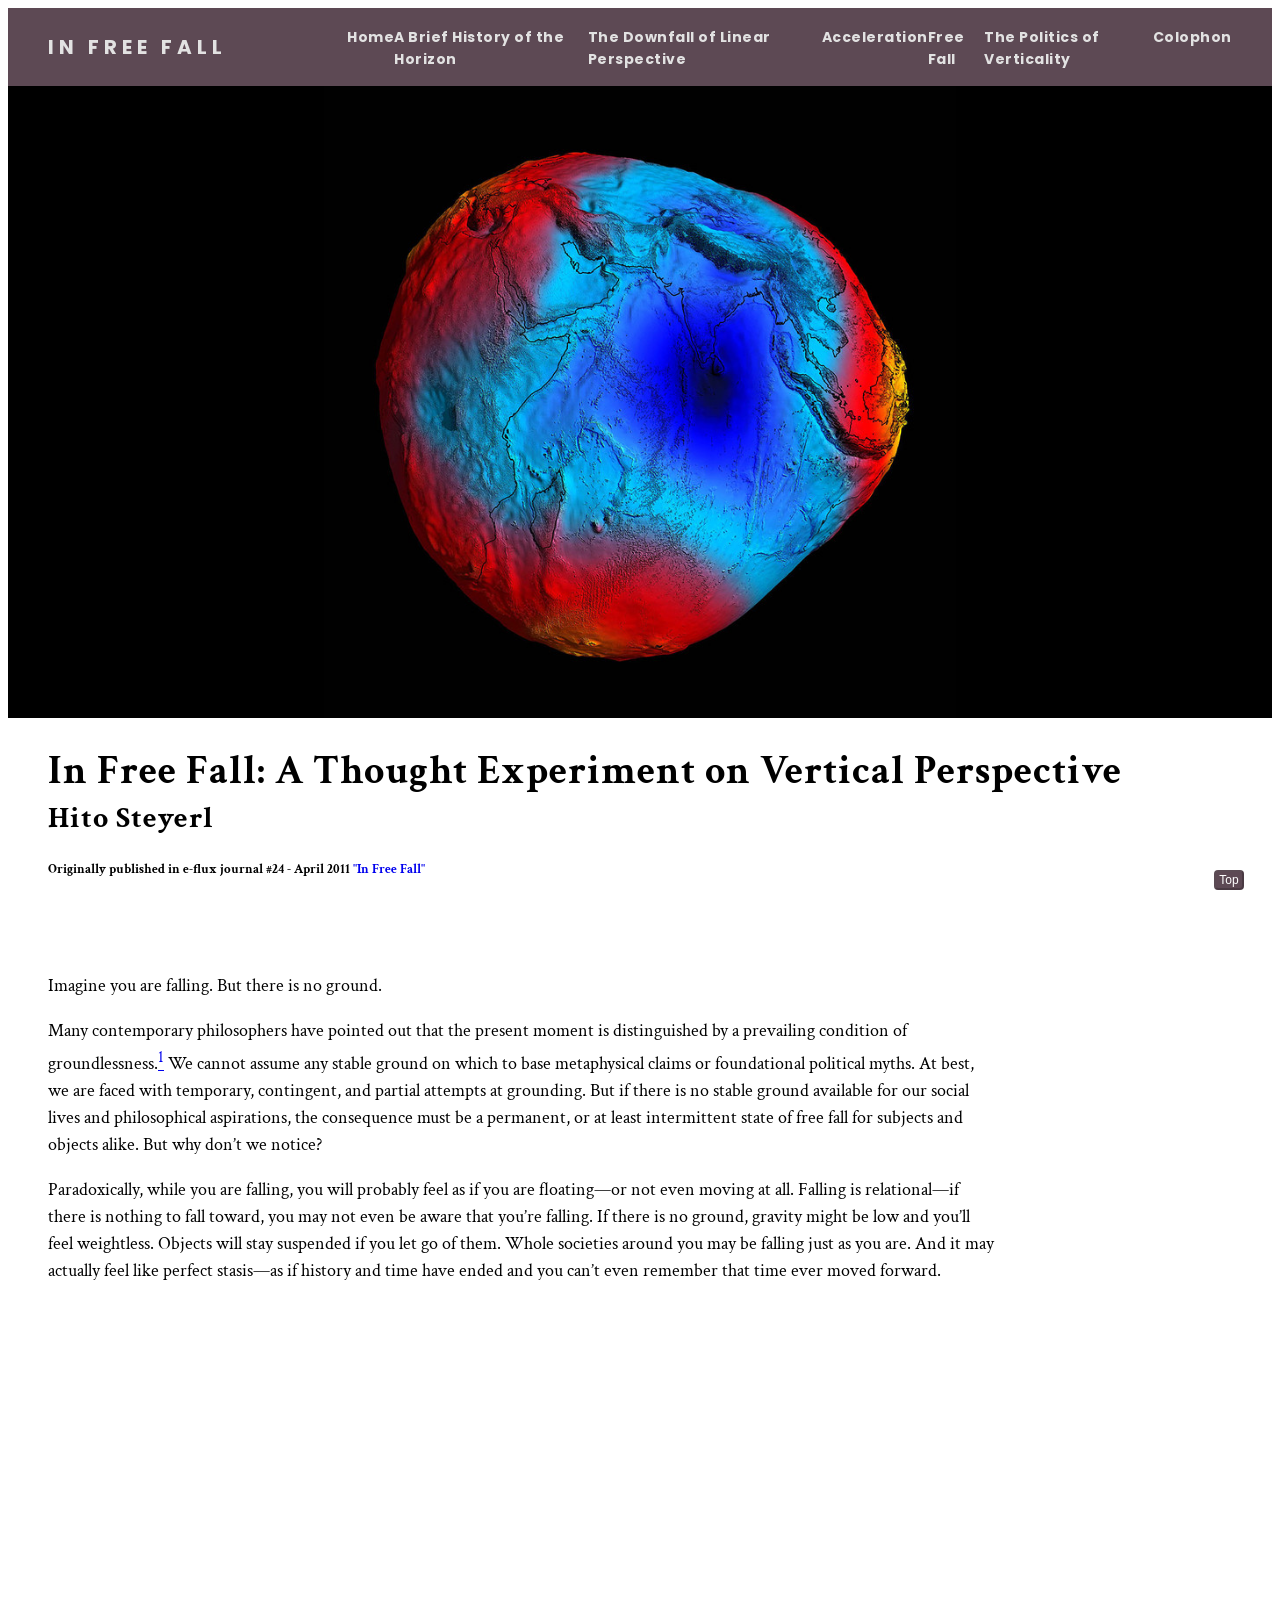
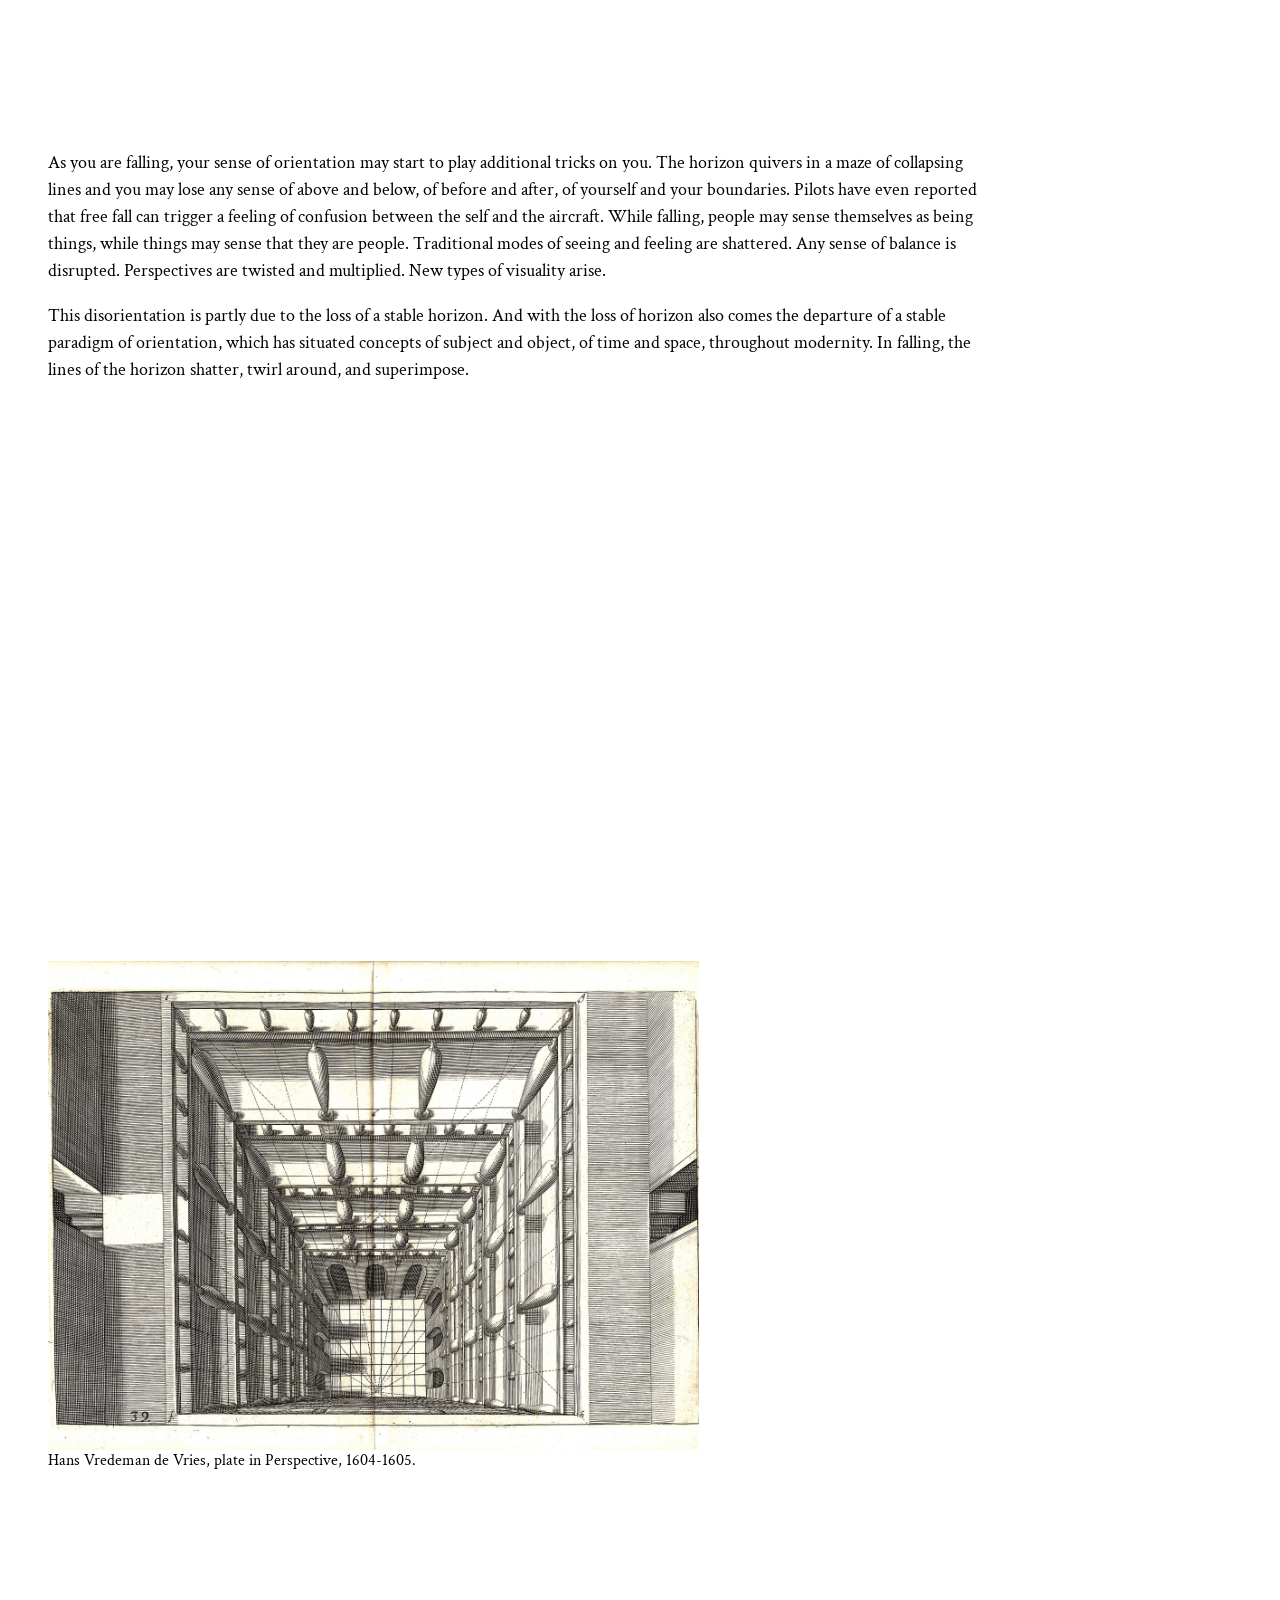
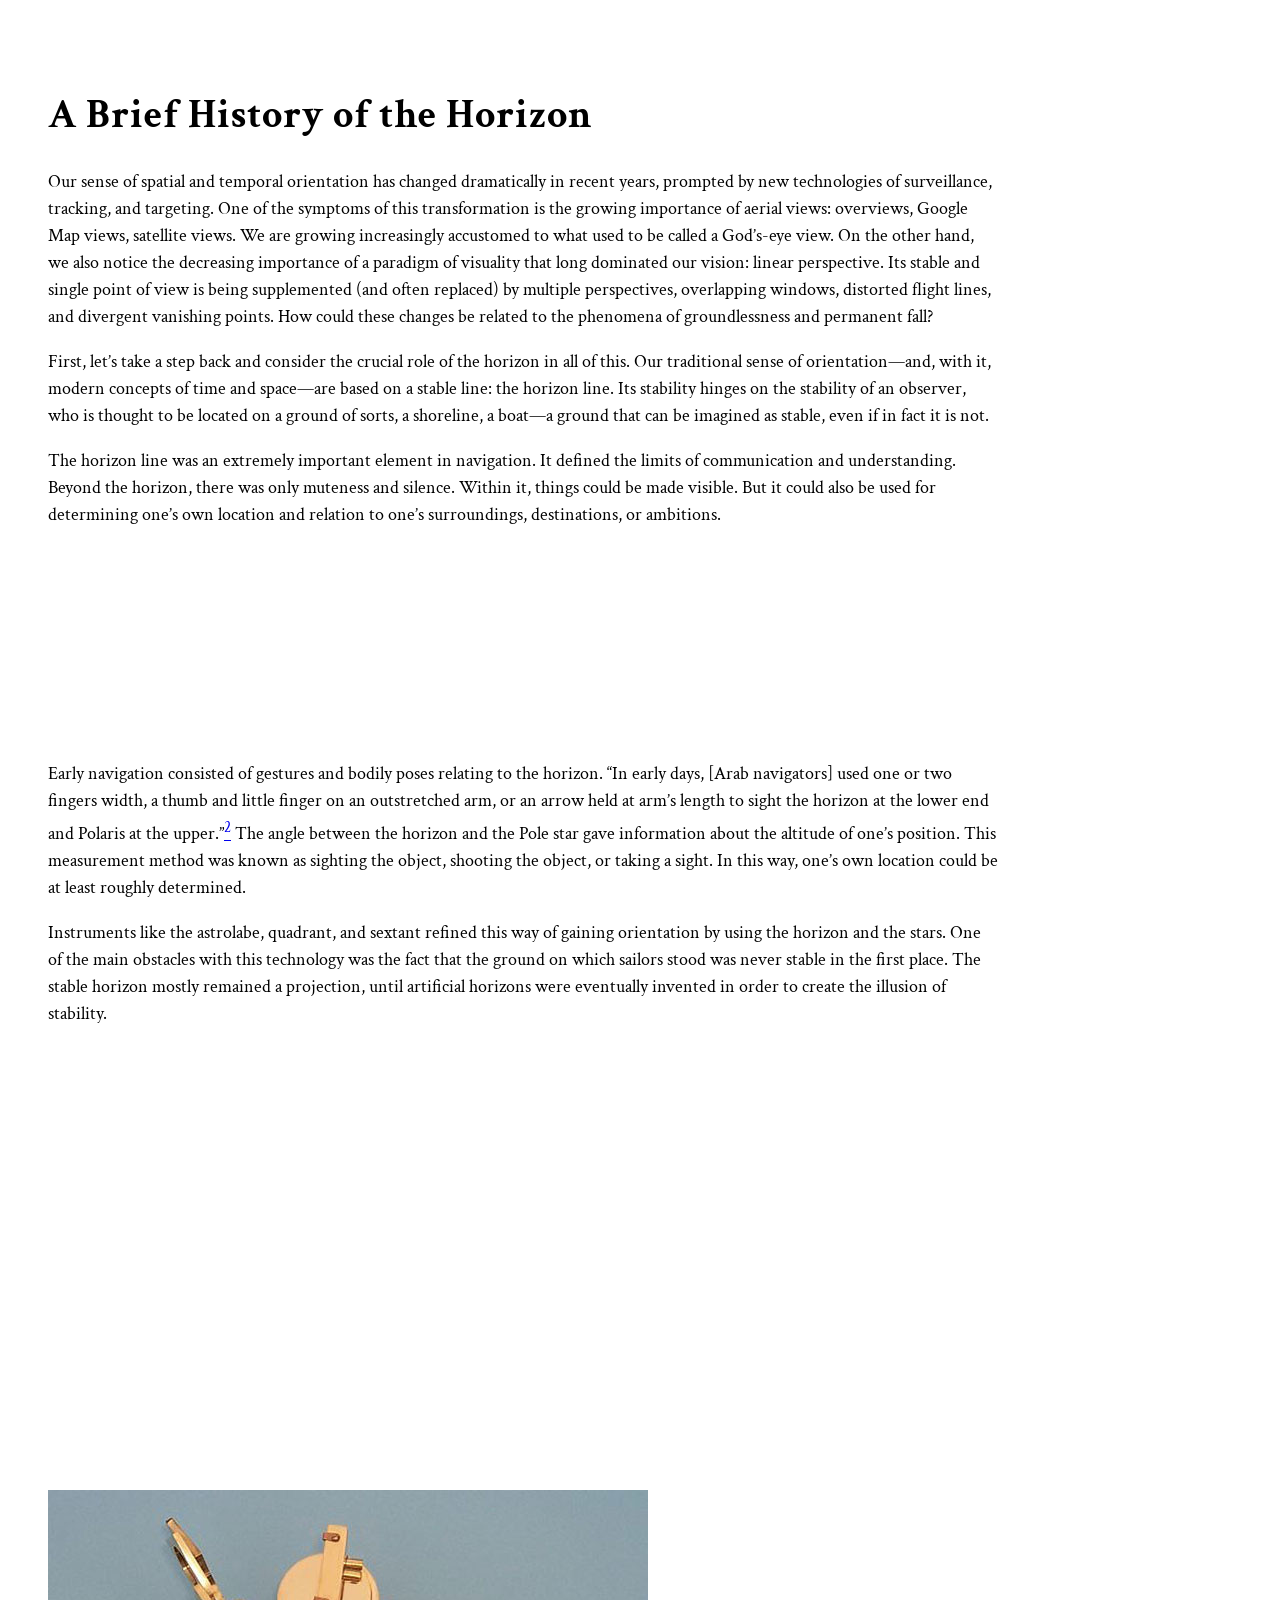
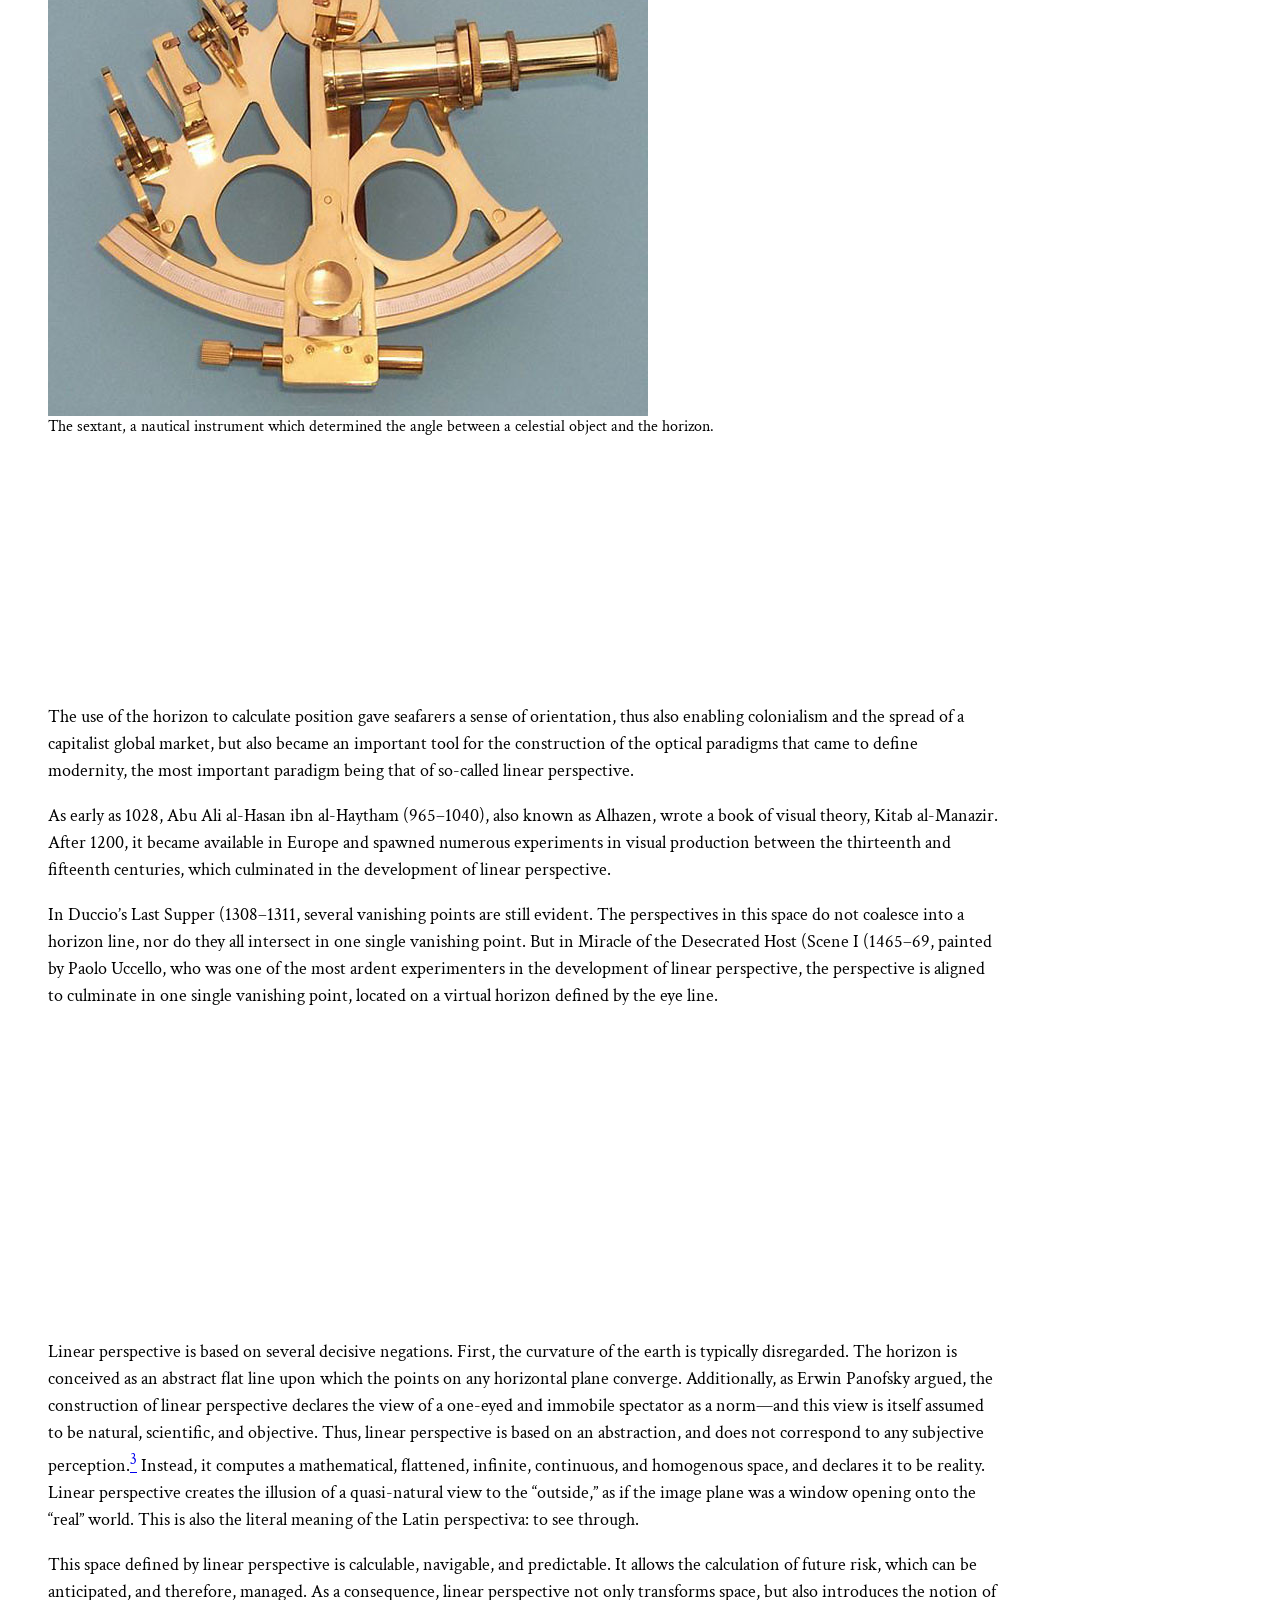
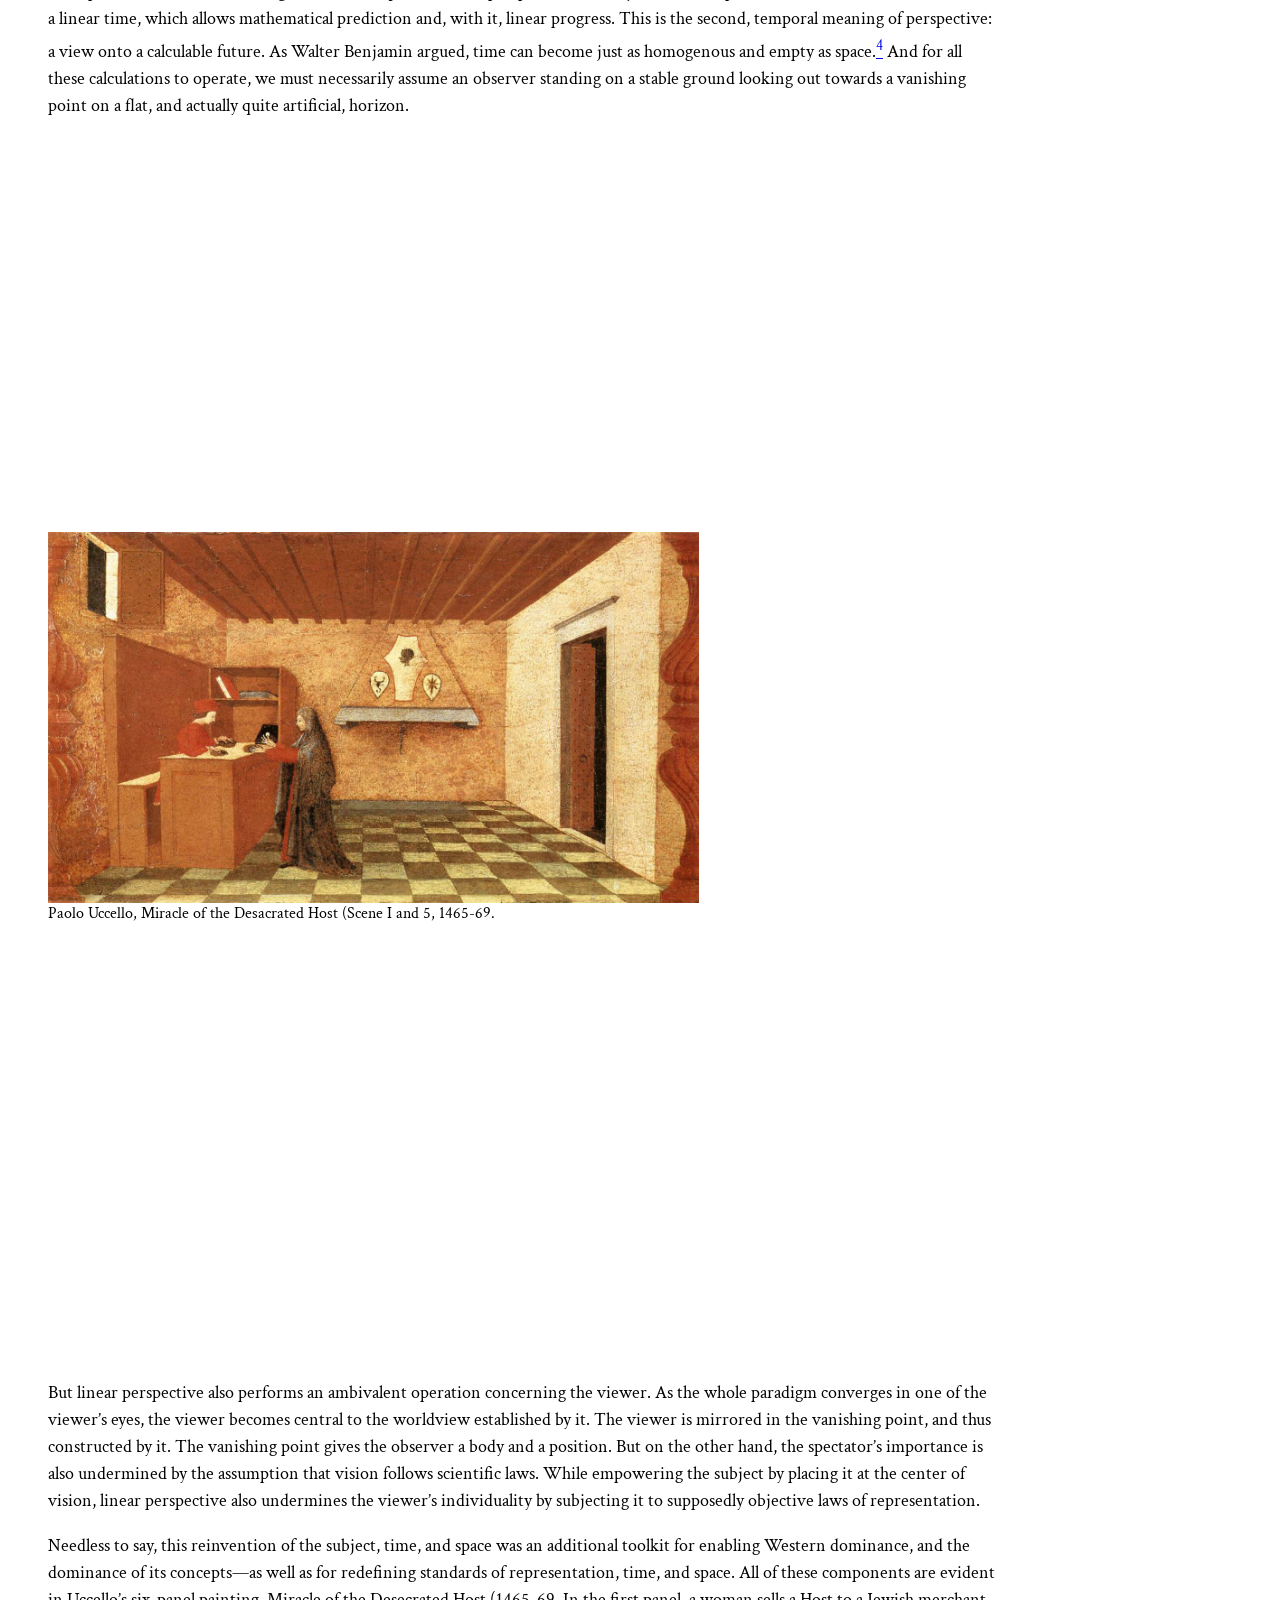
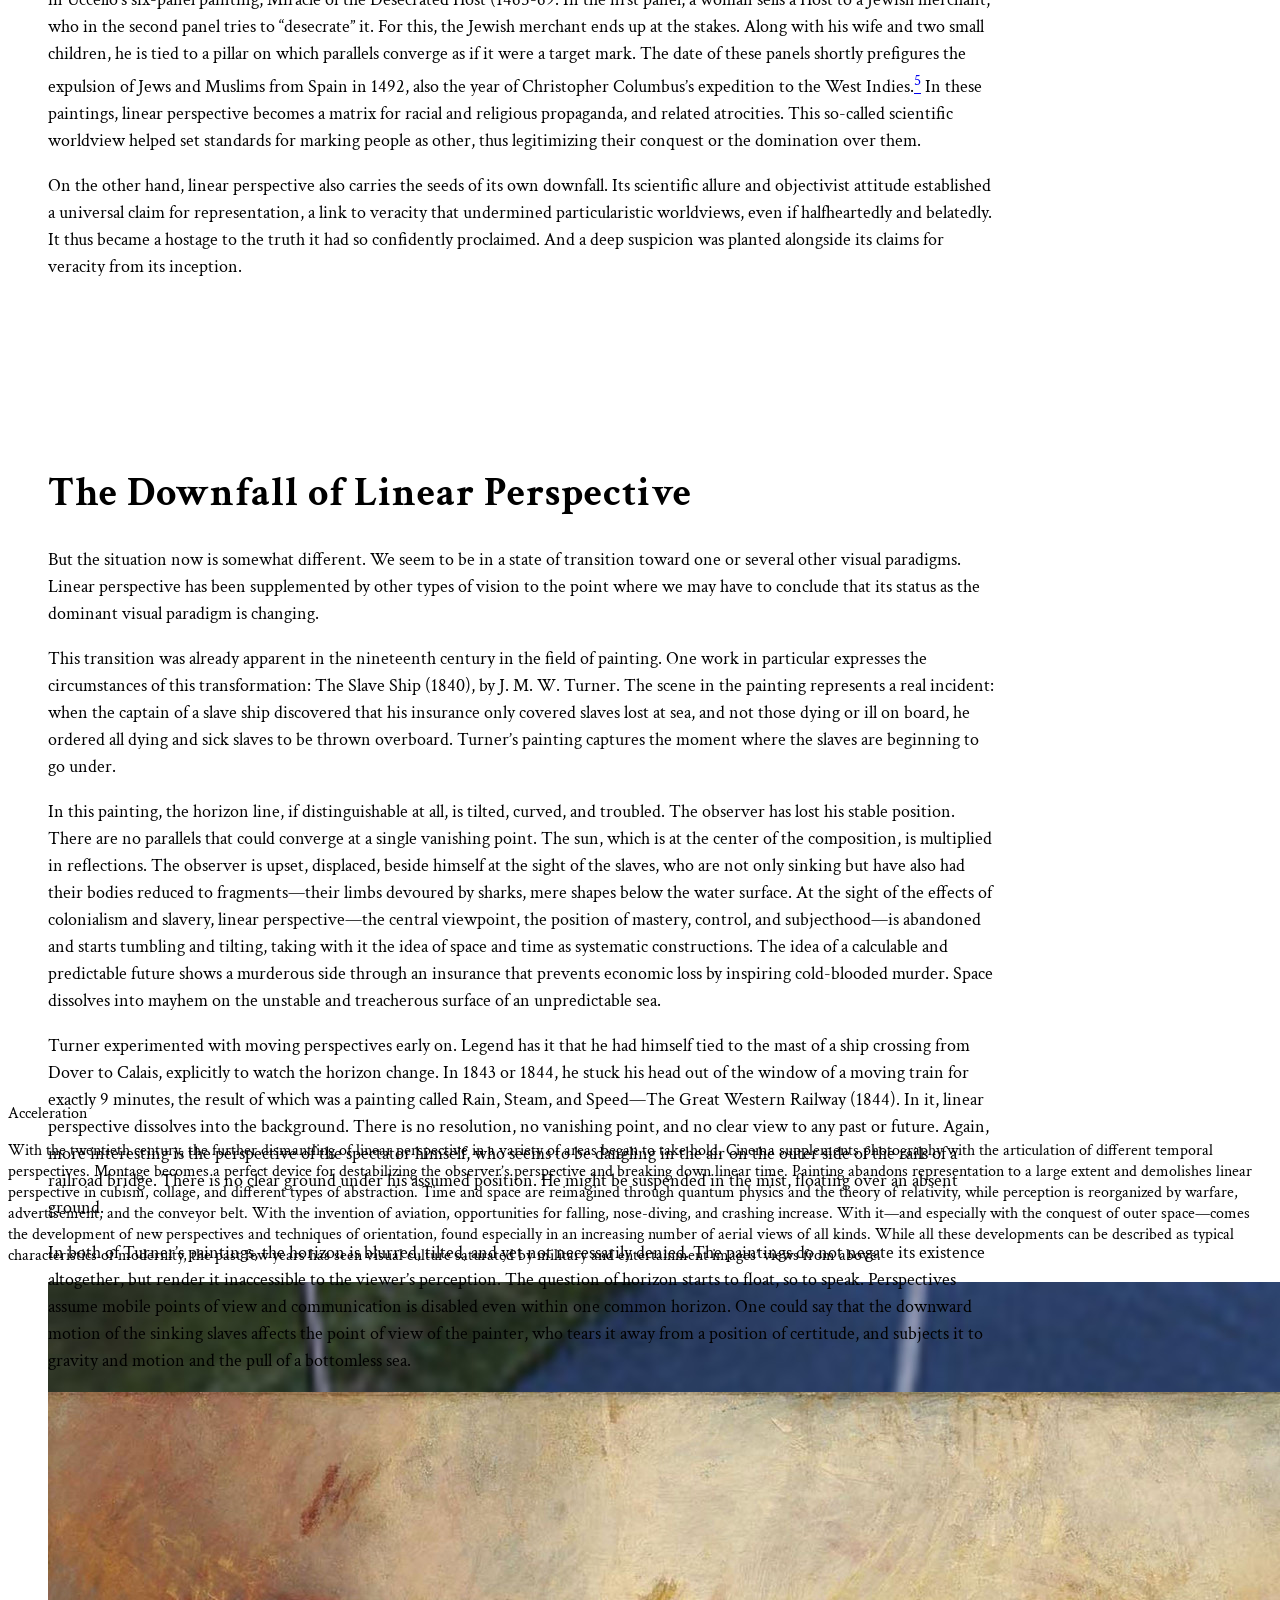
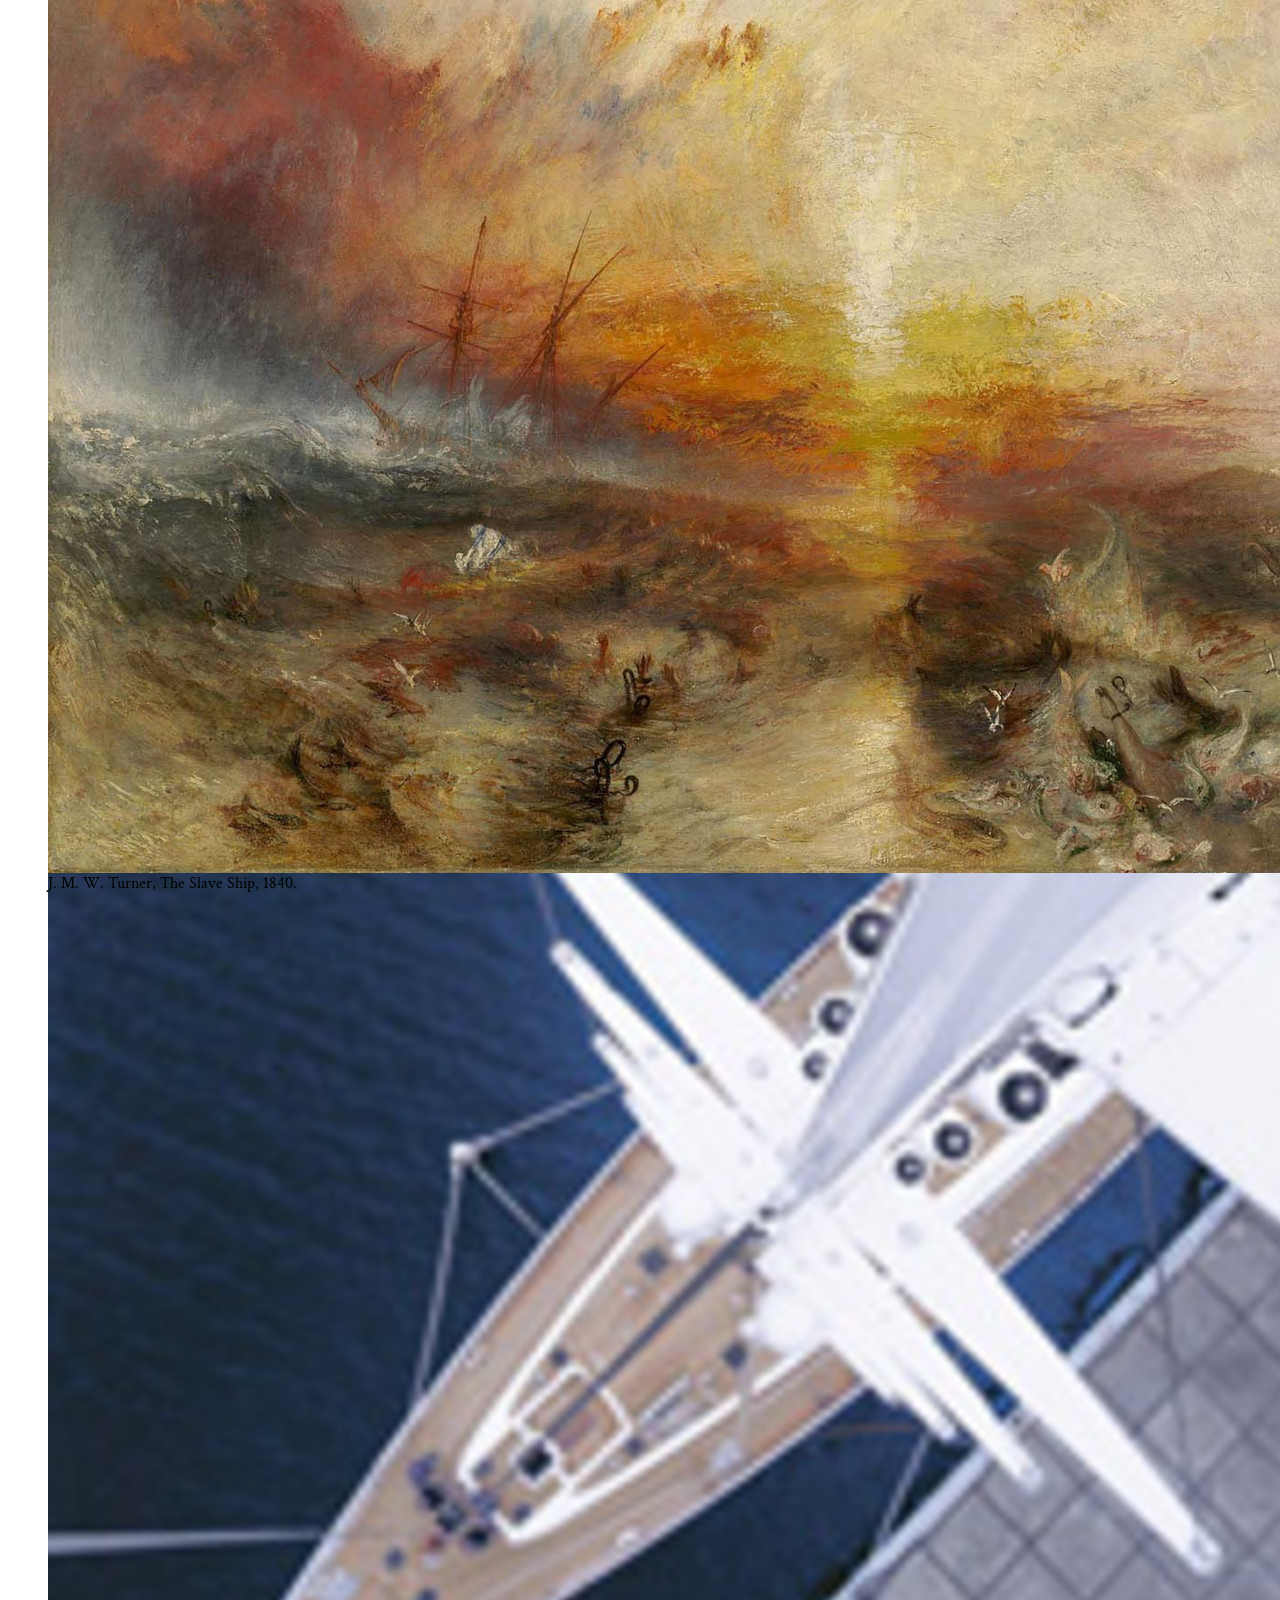
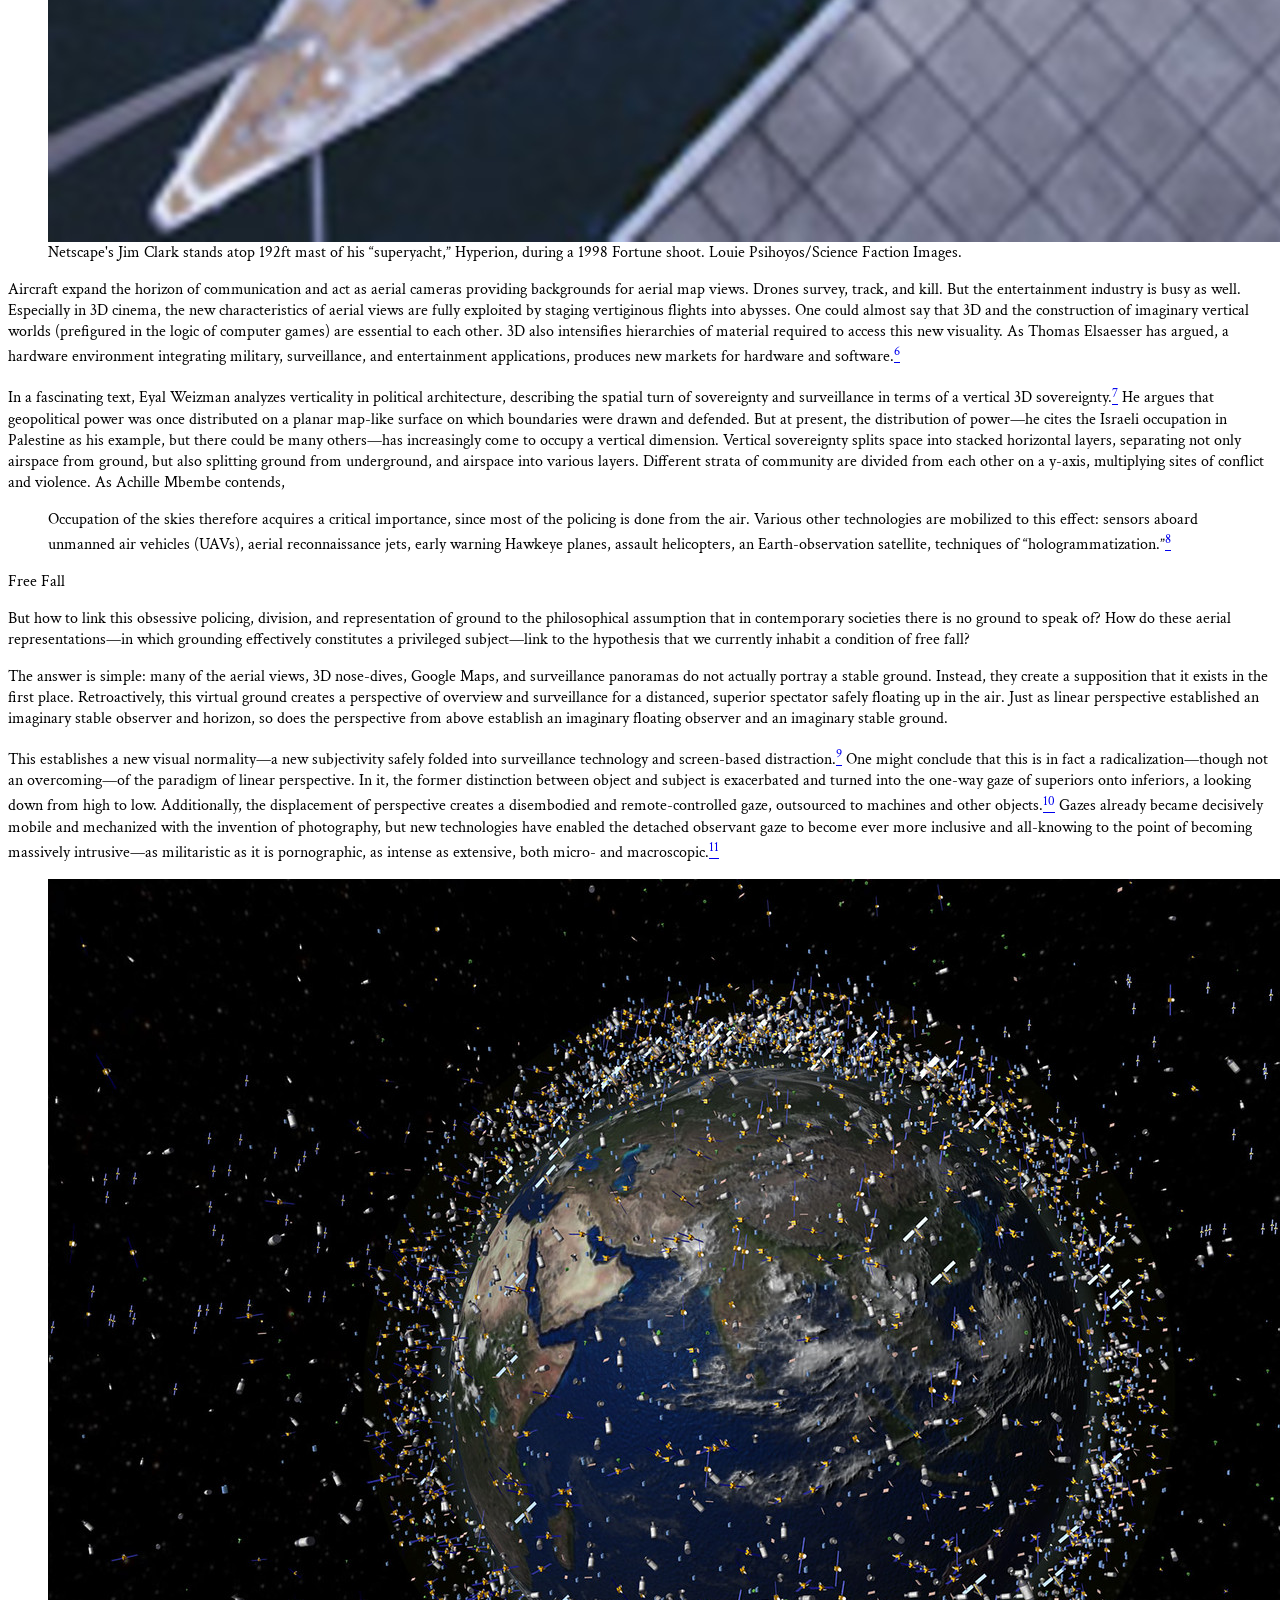
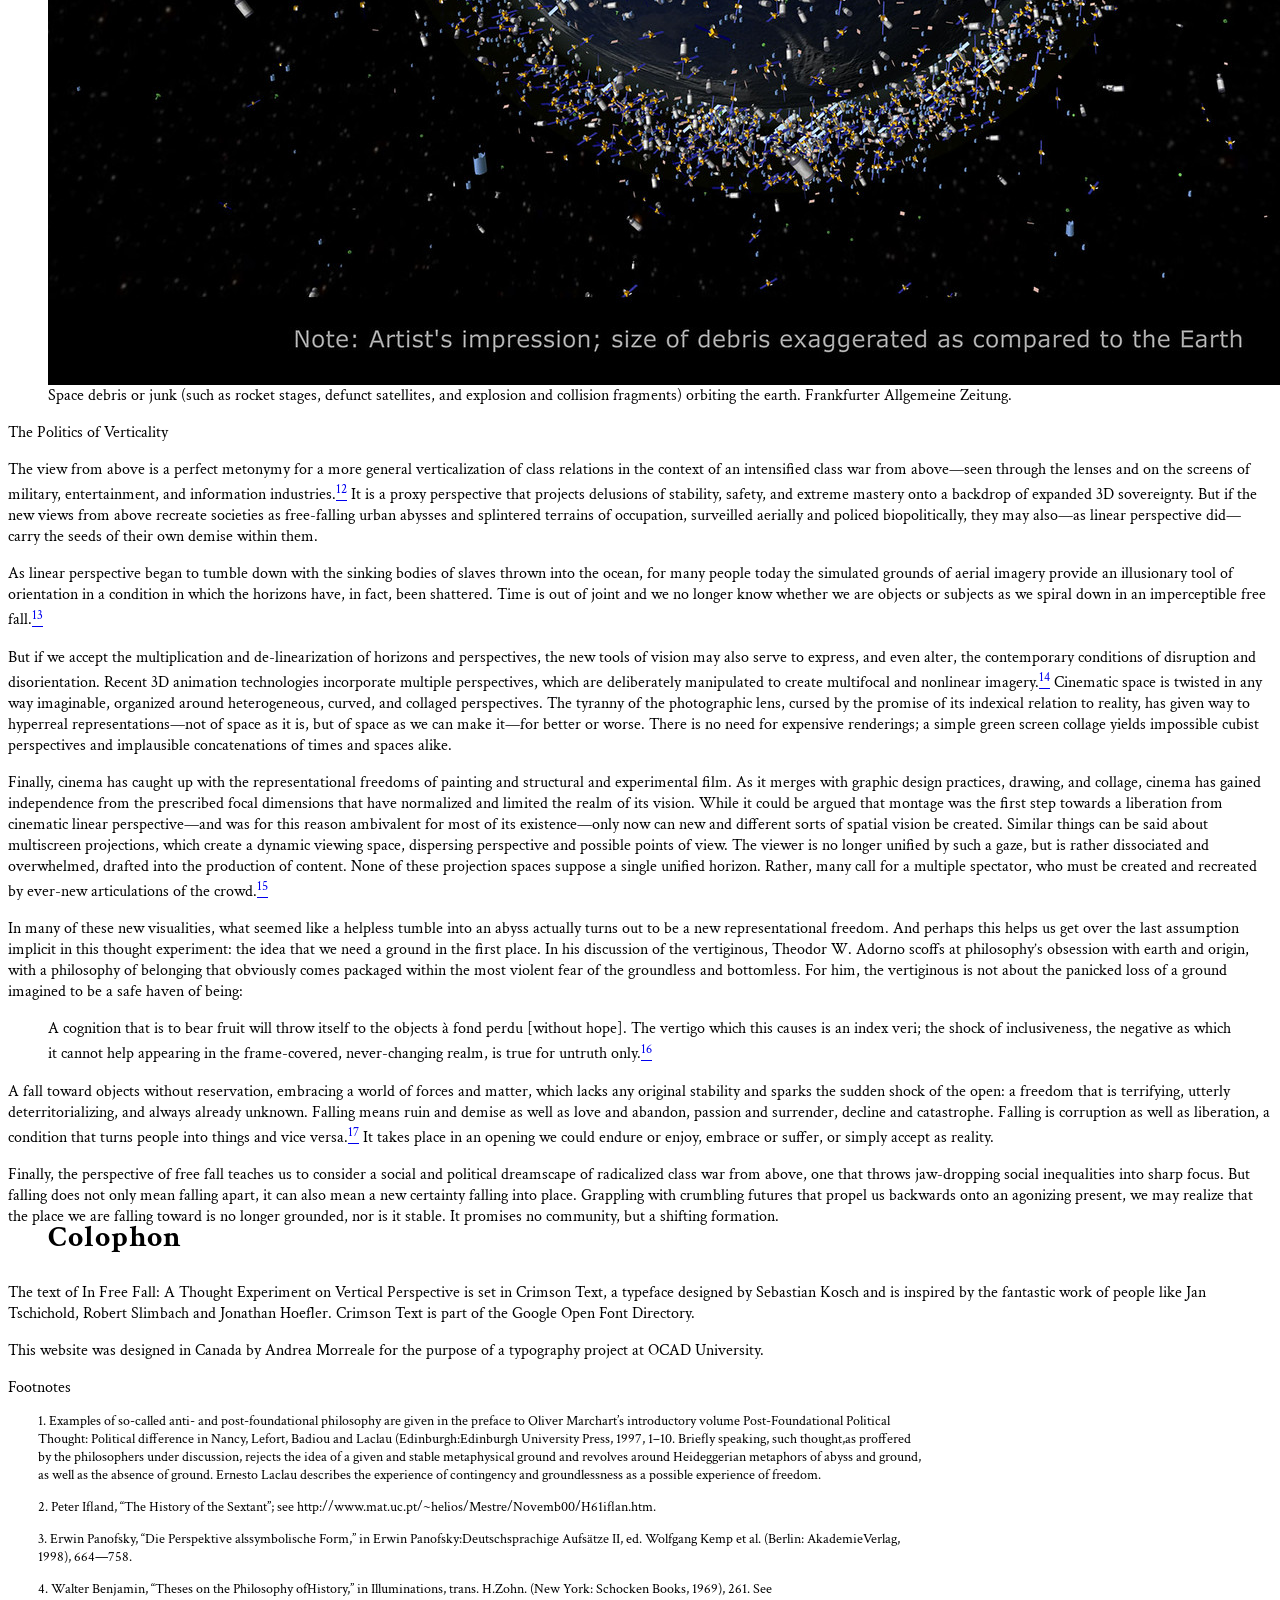
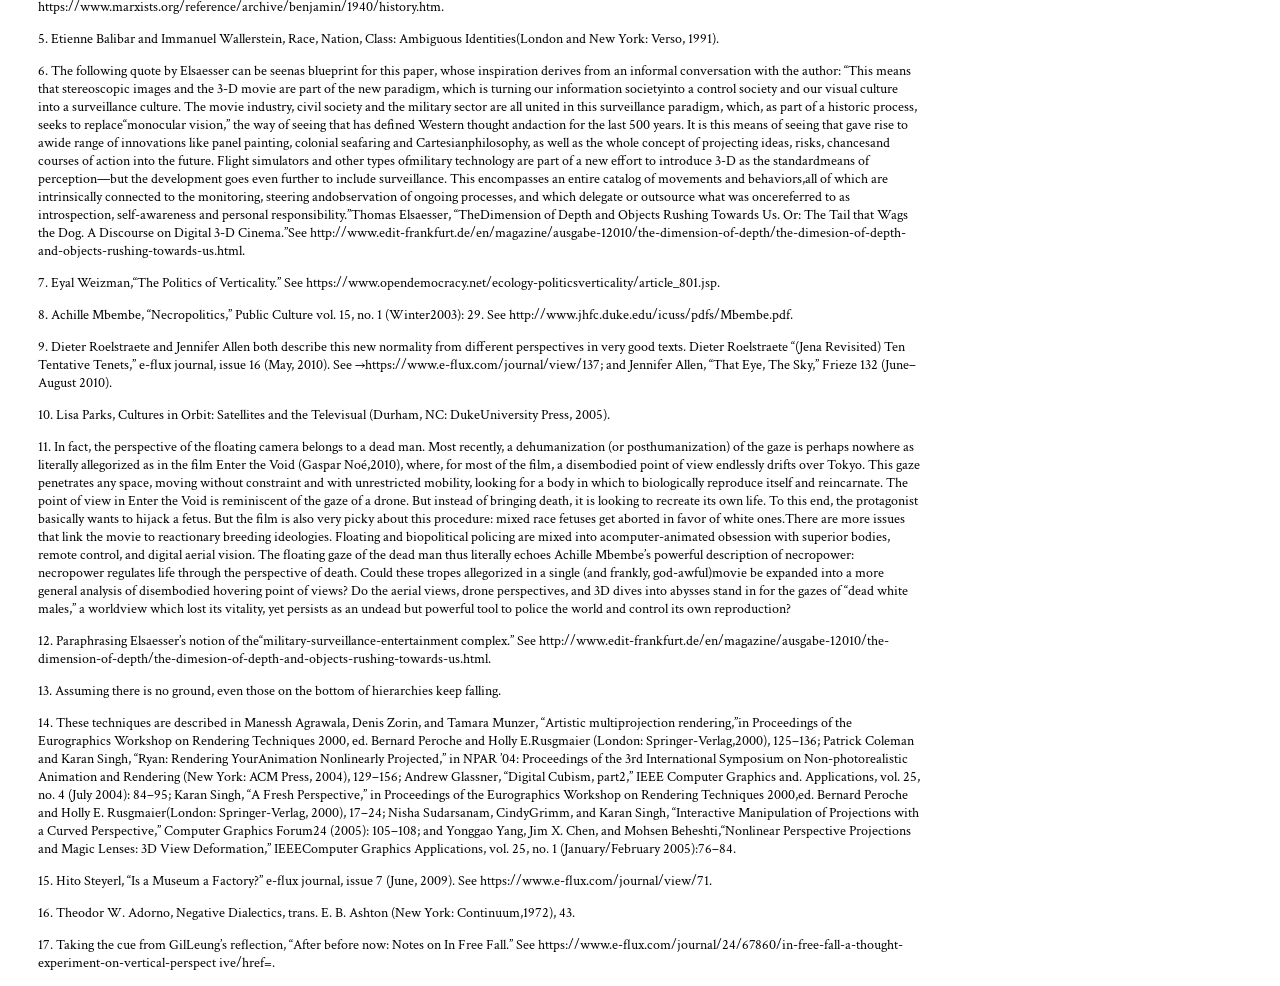
==== commit b4bd063f: "Updated Web Files" ====
--- a/InFreeFallWeb.html
+++ b/InFreeFallWeb.html
@@ -1,18 +1,20 @@
 <html lang="en">
+
 <head>
     <meta charset="UTF-8">
     <meta name="viewport" content="width=device-width, initial-scale=1.0">
     <title>In Free Fall</title>
     <link rel="stylesheet" href="./style.css">
+    <link href="https://fonts.googleapis.com/css?family=Poppins&display=swap" rel="stylesheet">
     <link href="https://fonts.googleapis.com/css?family=Crimson+Text&display=swap" rel="stylesheet">
-    <link href="https://fonts.googleapis.com/css?family=Poppins&display=swap" rel="stylesheet">
-
-    
+
+
 </head>
+
 <body>
     <nav>
         <div class="logo">
-            <h4 class="navigation">THE NAV</h4>
+            <h4 class="navigation">IN FREE FALL</h4>
         </div>
         <ul class="nav-links">
             <li><a href="#">Home</a></li>
@@ -30,375 +32,616 @@
         </div>
     </nav>
     <main>
-        <img class="earth" src="Images/earth.jpg" alt="earth"/>
-
-        <h2 class="hito">Hito Steyerl</h2>
-        <h1 class="title">In Free Fall:  A Thought Experiment on Vertical Perspective</h1>
-        <h5>Originally published in e-flux ​journal #24 - April 2011 
-            <a href= https://www.e-flux.com/journal/24/67860/in-free-fall-a-thought-experiment-on-vertical-perspective>"In Free Fall"</a>
-        </h5>
+        <img class="earth" src="Images/earth.jpg" alt="earth" />
+        <div class="titles">
+            <h1>In Free Fall: A Thought Experiment on Vertical Perspective</h1>
+            <h2>Hito Steyerl</h2>
+            <h5>Originally published in e-flux ​journal #24 - April 2011
+                <a class="web-link"
+                    href=https://www.e-flux.com/journal/24/67860/in-free-fall-a-thought-experiment-on-vertical-perspective>"In
+                    Free Fall"</a>
+            </h5>
+        </div>
         <div class="a1">
-            <article>
-                <button id="myBtn"><a href="#top" style="color: white">Top</a></button>
-                <p>
-                    Imagine you are falling. But there is no ground. 
-                </p>
-                <p>
-                    Many contemporary philosophers have pointed out that the present moment is distinguished by a prevailing condition of groundlessness.<a href="#footnotes"><sup>1</sup></a>
-                    We cannot assume any stable ground on which to base metaphysical claims or foundational political myths. At best, we are faced with temporary, contingent, 
-                    and partial attempts at grounding. But if there is no stable ground available for our social lives and philosophical aspirations, the consequence must be a permanent, 
-                    or at least intermittent state of free fall for subjects and objects alike. But why don’t we notice?
-                </p>
-                <p>
-                    Paradoxically, while you are falling, you will probably feel as if you are floating—or not even moving at all. Falling is relational—if there is nothing to fall toward, 
-                    you may not even be aware that you’re falling. If there is no ground, gravity might be low and you’ll feel weightless. Objects will stay suspended if you let go of them. 
-                    Whole societies around you may be falling just as you are. And it may actually feel like perfect stasis—as if history and time have ended and you can’t even remember that 
-                    time ever moved forward. 
-                </p>
-                <p>
-                    As you are falling, your sense of orientation may start to play additional tricks on you. The horizon quivers in a maze of collapsing lines and you may lose any sense of 
-                    above and below, of before and after, of yourself and your boundaries. Pilots have even reported that free fall can trigger a feeling of confusion between the self and the 
-                    aircraft. While falling, people may sense themselves as being things, while things may sense that they are people. Traditional modes of seeing and feeling are shattered.
-                    Any sense of balance is disrupted. Perspectives are twisted and multiplied. New types of visuality arise. 
-                </p>
-                <p>
-                    This disorientation is partly due to the loss of a stable horizon. And with the loss of horizon also comes the departure of a stable paradigm of orientation, which has situated
-                    concepts of subject and object, of time and space, throughout modernity. In falling, the lines of the horizon shatter, twirl around, and superimpose. 
-                </p>
-                <figure class="perspective">
-                    <img class="drawingper" src="Images/perspective.jpg"/>
-                    <figcaption>Hans Vredeman de Vries, plate in Perspective, 1604-1605.</figcaption>
-                </figure>
-            </article>
-        </div>
+            <p>
+                Imagine you are falling. But there is no ground.
+            </p>
+            <p>
+                Many contemporary philosophers have pointed out that the present moment is distinguished by a prevailing
+                condition of groundlessness.<a href="#footnotes"><sup>1</sup></a>
+                We cannot assume any stable ground on which to base metaphysical claims or foundational political myths.
+                At best, we are faced with temporary, contingent,
+                and partial attempts at grounding. But if there is no stable ground available for our social lives and
+                philosophical aspirations, the consequence must be a permanent,
+                or at least intermittent state of free fall for subjects and objects alike. But why don’t we notice?
+            </p>
+            <p>
+                Paradoxically, while you are falling, you will probably feel as if you are floating—or not even moving
+                at all. Falling is relational—if there is nothing to fall toward,
+                you may not even be aware that you’re falling. If there is no ground, gravity might be low and you’ll
+                feel weightless. Objects will stay suspended if you let go of them.
+                Whole societies around you may be falling just as you are. And it may actually feel like perfect
+                stasis—as if history and time have ended and you can’t even remember that
+                time ever moved forward.
+            </p>
+        </div>
+        <div class="a1-2">
+            <p>
+                As you are falling, your sense of orientation may start to play additional tricks on you. The horizon
+                quivers in a maze of collapsing lines and you may lose any sense of
+                above and below, of before and after, of yourself and your boundaries. Pilots have even reported that
+                free fall can trigger a feeling of confusion between the self and the
+                aircraft. While falling, people may sense themselves as being things, while things may sense that they
+                are people. Traditional modes of seeing and feeling are shattered.
+                Any sense of balance is disrupted. Perspectives are twisted and multiplied. New types of visuality
+                arise.
+            </p>
+            <p>
+                This disorientation is partly due to the loss of a stable horizon. And with the loss of horizon also
+                comes the departure of a stable paradigm of orientation, which has situated
+                concepts of subject and object, of time and space, throughout modernity. In falling, the lines of the
+                horizon shatter, twirl around, and superimpose.
+            </p>
+        </div>
+        <div class="perspective">
+            <figure>
+                <img class="drawingper" src="Images/perspective.jpg" />
+                <figcaption>Hans Vredeman de Vries, plate in Perspective, 1604-1605.</figcaption>
+            </figure>
+        </div>
+
 
         <div class="a2">
-            <article>
-                <button id="myBtn"><a href="#top" style="color: white">Top</a></button>
-               <header class="history">A Brief History of the Horizon </header>
-               <p>
-                    Our sense of spatial and temporal orientation has changed dramatically in recent years, prompted by new technologies of surveillance, tracking, and targeting. One of the symptoms 
-                    of this transformation is the growing importance of aerial views: overviews, Google Map views, satellite views. We are growing increasingly accustomed to what used to be called a 
-                    God’s-eye view. On the other hand, we also notice the decreasing importance of a paradigm of visuality that long dominated our vision: linear perspective. Its stable and single 
-                    point of view is being supplemented (and often replaced) by multiple perspectives, overlapping windows, distorted flight lines, and divergent vanishing points. How could these 
-                    changes be related to the phenomena of groundlessness and permanent fall?   
-               </p>
-               <p>
-                    First, let’s take a step back and consider the crucial role of the horizon in all of this. Our traditional sense of orientation—and, with it, modern concepts of time and space—are 
-                    based on a stable line: the horizon line. Its stability hinges on the stability of an observer, who is thought to be located on a ground of sorts, a shoreline, a boat—a ground that 
-                    can be imagined as stable, even if in fact it is not.    
-               </p>
-               <p>
-                    The horizon line was an extremely important element in navigation. It defined the limits of communication and understanding. Beyond the horizon, there was only muteness and silence. 
-                    Within it, things could be made visible. But it could also be used for determining one’s own location and relation to one’s surroundings, destinations, or ambitions. 
-               </p>
-               <p>
-                Early navigation consisted of gestures and bodily poses relating to the horizon. “In early days, [Arab navigators] used one or two fingers width, a thumb and little finger on an outstretched 
-                arm, or an arrow held at arm’s length to sight the horizon at the lower end and Polaris at the upper.”<a href="#footnotes"><sup>2</sup></a> The angle between the horizon and the Pole star gave information about the altitude of 
-                one’s position. This measurement method was known as sighting the object, shooting the object, or taking a sight. In this way, one’s own location could be at least roughly determined. 
-               </p>
-               <p>
-                Instruments like the astrolabe, quadrant, and sextant refined this way of gaining orientation by using the horizon and the stars. One of the main obstacles with this technology was the fact 
-                that the ground on which sailors stood was never stable in the first place. The stable horizon mostly remained a projection, until artificial horizons were eventually invented in order to 
-                create the illusion of stability. 
-               </p>
-               <figure class="sextant">
-                   <img src="Images/sextant.jpg"/>
-                   <figcaption>The sextant, a nautical instrument which determined the angle between a celestial object and the horizon. </figcaption>
-               </figure>
-               <p>
-                The use of the horizon to calculate position gave seafarers a sense of orientation, thus also enabling colonialism and the spread of a capitalist global market, but also became an important 
-                tool for the construction of the optical paradigms that came to define modernity, the most important paradigm being that of so-called linear perspective.  
-               </p>
-               <p>
-                As early as 1028, Abu Ali al-Hasan ibn al-Haytham (965–1040), also known as Alhazen, wrote a book of visual theory, Kitab al-Manazir. After 1200, it became available in Europe and spawned numerous 
-                experiments in visual production between the thirteenth and fifteenth centuries, which culminated in the development of linear perspective. 
-               </p>
-               <p>
-                In Duccio’s Last Supper (1308–1311, several vanishing points are still evident. The perspectives in this space do not coalesce into a horizon line, nor do they all intersect in one single vanishing point. 
-                But in Miracle of the Desecrated Host (Scene I (1465–69, painted by Paolo Uccello, who was one of the most ardent experimenters in the development of linear perspective, the perspective is aligned to culminate 
-                in one single vanishing point, located on a virtual horizon defined by the eye line. 
-               </p>
-               <p>
-                Linear perspective is based on several decisive negations. First, the curvature of the earth is typically disregarded. The horizon is conceived as an abstract flat line upon which the points on any horizontal 
-                plane converge. Additionally, as Erwin Panofsky argued, the construction of linear perspective declares the view of a one-eyed and immobile spectator as a norm—and this view is itself assumed to be natural, 
-                scientific, and objective. Thus, linear perspective is based on an abstraction, and does not correspond to any subjective perception.<a href="#footnotes"><sup>3</sup></a> Instead, it computes a mathematical, flattened, infinite, continuous, and 
-                homogenous space, and declares it to be reality. Linear perspective creates the illusion of a quasi-natural view to the “outside,” as if the image plane was a window opening onto the “real” world. This is also 
-                the literal meaning of the Latin perspectiva: to see through. 
-               </p>
-               <p>
-                This space defined by linear perspective is calculable, navigable, and predictable. It allows the calculation of future risk, which can be anticipated, and therefore, managed. As a consequence, linear 
-                perspective not only transforms space, but also introduces the notion of a linear time, which allows mathematical prediction and, with it, linear progress. This is the second, temporal meaning of 
-                perspective: a view onto a calculable future. As Walter Benjamin argued, time can become just as homogenous and empty as space.<a href="#footnotes"><sup>4</sup></a> And for all these calculations to operate, we must necessarily assume an 
-                observer standing on a stable ground looking out towards a vanishing point on a flat, and actually quite artificial, horizon. 
-               </p>
-               <figure class="uccello">
-                   <img class="painting" src="Images/Uccello.jpg"/>
-                   <figcaption>Paolo Uccello, Miracle of the Desacrated Host (Scene I and 5, 1465-69. </figcaption>
-               </figure>
-               <section class="afterucc">
-               <p>
-                But linear perspective also performs an ambivalent operation concerning the viewer. As the whole paradigm converges in one of the viewer’s eyes, the viewer becomes central to the worldview established 
-                by it. The viewer is mirrored in the vanishing point, and thus constructed by it. The vanishing point gives the observer a body and a position. But on the other hand, the spectator’s importance is also 
-                undermined by the assumption that vision follows scientific laws. While empowering the subject by placing it at the center of vision, linear perspective also undermines the viewer’s individuality by 
-                subjecting it to supposedly objective laws of representation. 
-               </p>
-               <p>
-                Needless to say, this reinvention of the subject, time, and space was an additional toolkit for enabling Western dominance, and the dominance of its concepts—as well as for redefining standards of 
-                representation, time, and space. All of these components are evident in Uccello’s six-panel painting, Miracle of the Desecrated Host (1465-69. In the first panel, a woman sells a Host to a Jewish merchant, 
-                who in the second panel tries to “desecrate” it. For this, the Jewish merchant ends up at the stakes. Along with his wife and two small children, he is tied to a pillar on which parallels converge as if it 
-                were a target mark. The date of these panels shortly prefigures the expulsion of Jews and Muslims from Spain in 1492, also the year of Christopher Columbus’s expedition to the West Indies.<a href="#footnotes"><sup>5</sup></a> In these paintings, 
-                linear perspective becomes a matrix for racial and religious propaganda, and related atrocities. This so-called scientific worldview helped set standards for marking people as other, thus legitimizing their 
-                conquest or the domination over them. 
-               </p>
-               <p>
-                On the other hand, linear perspective also carries the seeds of its own downfall. Its scientific allure and objectivist attitude established a universal claim for representation, a link to veracity that undermined 
-                particularistic worldviews, even if halfheartedly and belatedly. It thus became a hostage to the truth it had so confidently proclaimed. And a deep suspicion was planted alongside its claims for veracity from 
-                its inception. 
-               </p>  
-            </div>
-            </article>
+            <h1>A Brief History of the Horizon </h1>
+            <p>
+                Our sense of spatial and temporal orientation has changed dramatically in recent years, prompted by new
+                technologies of surveillance, tracking, and targeting. One of the symptoms
+                of this transformation is the growing importance of aerial views: overviews, Google Map views, satellite
+                views. We are growing increasingly accustomed to what used to be called a
+                God’s-eye view. On the other hand, we also notice the decreasing importance of a paradigm of visuality
+                that long dominated our vision: linear perspective. Its stable and single
+                point of view is being supplemented (and often replaced) by multiple perspectives, overlapping windows,
+                distorted flight lines, and divergent vanishing points. How could these
+                changes be related to the phenomena of groundlessness and permanent fall?
+            </p>
+            <p>
+                First, let’s take a step back and consider the crucial role of the horizon in all of this. Our
+                traditional sense of orientation—and, with it, modern concepts of time and space—are
+                based on a stable line: the horizon line. Its stability hinges on the stability of an observer, who is
+                thought to be located on a ground of sorts, a shoreline, a boat—a ground that
+                can be imagined as stable, even if in fact it is not.
+            </p>
+            <p>
+                The horizon line was an extremely important element in navigation. It defined the limits of
+                communication and understanding. Beyond the horizon, there was only muteness and silence.
+                Within it, things could be made visible. But it could also be used for determining one’s own location
+                and relation to one’s surroundings, destinations, or ambitions.
+            </p>
+        </div>
+        <div class="a2-2">
+            <p>
+                Early navigation consisted of gestures and bodily poses relating to the horizon. “In early days, [Arab
+                navigators] used one or two fingers width, a thumb and little finger on an outstretched
+                arm, or an arrow held at arm’s length to sight the horizon at the lower end and Polaris at the upper.”<a
+                    href="#footnotes"><sup>2</sup></a> The angle between the horizon and the Pole star gave information
+                about the altitude of
+                one’s position. This measurement method was known as sighting the object, shooting the object, or taking
+                a
+                sight. In this way, one’s own location could be at least roughly determined.
+            </p>
+            <p>
+                Instruments like the astrolabe, quadrant, and sextant refined this way of gaining orientation by using
+                the
+                horizon and the stars. One of the main obstacles with this technology was the fact
+                that the ground on which sailors stood was never stable in the first place. The stable horizon mostly
+                remained a projection, until artificial horizons were eventually invented in order to
+                create the illusion of stability.
+            </p>
+        </div>
+
+        <div class="sextant">
+            <figure>
+                <img src="Images/sextant.jpg" />
+                <figcaption>The sextant, a nautical instrument which determined the angle between a celestial object and
+                    the horizon. </figcaption>
+            </figure>
+        </div>
+
+        <div class="a2-3">
+            <p>
+                The use of the horizon to calculate position gave seafarers a sense of orientation, thus also enabling
+                colonialism and the spread of a capitalist global market, but also became an important
+                tool for the construction of the optical paradigms that came to define modernity, the most important
+                paradigm being that of so-called linear perspective.
+            </p>
+            <p>
+                As early as 1028, Abu Ali al-Hasan ibn al-Haytham (965–1040), also known as Alhazen, wrote a book of
+                visual theory, Kitab al-Manazir. After 1200, it became available in Europe and spawned numerous
+                experiments in visual production between the thirteenth and fifteenth centuries, which culminated in the
+                development of linear perspective.
+            </p>
+            <p>
+                In Duccio’s Last Supper (1308–1311, several vanishing points are still evident. The perspectives in this
+                space do not coalesce into a horizon line, nor do they all intersect in one single vanishing point.
+                But in Miracle of the Desecrated Host (Scene I (1465–69, painted by Paolo Uccello, who was one of the
+                most ardent experimenters in the development of linear perspective, the perspective is aligned to
+                culminate
+                in one single vanishing point, located on a virtual horizon defined by the eye line.
+            </p>
+        </div>
+        <div class="a2-4">
+            <p>
+                Linear perspective is based on several decisive negations. First, the curvature of the earth is
+                typically disregarded. The horizon is conceived as an abstract flat line upon which the points on any
+                horizontal
+                plane converge. Additionally, as Erwin Panofsky argued, the construction of linear perspective declares
+                the view of a one-eyed and immobile spectator as a norm—and this view is itself assumed to be natural,
+                scientific, and objective. Thus, linear perspective is based on an abstraction, and does not correspond
+                to any subjective perception.<a href="#footnotes"><sup>3</sup></a> Instead, it computes a mathematical,
+                flattened, infinite, continuous, and
+                homogenous space, and declares it to be reality. Linear perspective creates the illusion of a
+                quasi-natural view to the “outside,” as if the image plane was a window opening onto the “real” world.
+                This is also
+                the literal meaning of the Latin perspectiva: to see through.
+            </p>
+
+            <p>
+                This space defined by linear perspective is calculable, navigable, and predictable. It allows the
+                calculation of future risk, which can be anticipated, and therefore, managed. As a consequence, linear
+                perspective not only transforms space, but also introduces the notion of a linear time, which allows
+                mathematical prediction and, with it, linear progress. This is the second, temporal meaning of
+                perspective: a view onto a calculable future. As Walter Benjamin argued, time can become just as
+                homogenous and empty as space.<a href="#footnotes"><sup>4</sup></a> And for all these calculations to
+                operate, we must necessarily assume an
+                observer standing on a stable ground looking out towards a vanishing point on a flat, and actually quite
+                artificial, horizon.
+            </p>
+        </div>
+
+        <div class="uccello">
+            <figure>
+                <img class="painting" src="Images/Uccello.jpg" />
+                <figcaption style="background: white;">Paolo Uccello, Miracle of the Desacrated Host (Scene I and 5,
+                    1465-69. </figcaption>
+            </figure>
+        </div>
+
+        <div class="a2-5">
+            <p>
+                But linear perspective also performs an ambivalent operation concerning the viewer. As the whole
+                paradigm converges in one of the viewer’s eyes, the viewer becomes central to the worldview established
+                by it. The viewer is mirrored in the vanishing point, and thus constructed by it. The vanishing point
+                gives the observer a body and a position. But on the other hand, the spectator’s importance is also
+                undermined by the assumption that vision follows scientific laws. While empowering the subject by
+                placing it at the center of vision, linear perspective also undermines the viewer’s individuality by
+                subjecting it to supposedly objective laws of representation.
+            </p>
+            <p>
+                Needless to say, this reinvention of the subject, time, and space was an additional toolkit for enabling
+                Western dominance, and the dominance of its concepts—as well as for redefining standards of
+                representation, time, and space. All of these components are evident in Uccello’s six-panel painting,
+                Miracle of the Desecrated Host (1465-69. In the first panel, a woman sells a Host to a Jewish merchant,
+                who in the second panel tries to “desecrate” it. For this, the Jewish merchant ends up at the stakes.
+                Along with his wife and two small children, he is tied to a pillar on which parallels converge as if it
+                were a target mark. The date of these panels shortly prefigures the expulsion of Jews and Muslims from
+                Spain in 1492, also the year of Christopher Columbus’s expedition to the West Indies.<a
+                    href="#footnotes"><sup>5</sup></a> In these paintings,
+                linear perspective becomes a matrix for racial and religious propaganda, and related atrocities. This
+                so-called scientific worldview helped set standards for marking people as other, thus legitimizing their
+                conquest or the domination over them.
+            </p>
+            <p>
+                On the other hand, linear perspective also carries the seeds of its own downfall. Its scientific allure
+                and objectivist attitude established a universal claim for representation, a link to veracity that
+                undermined
+                particularistic worldviews, even if halfheartedly and belatedly. It thus became a hostage to the truth
+                it had so confidently proclaimed. And a deep suspicion was planted alongside its claims for veracity
+                from its inception.
+            </p>
         </div>
 
         <div class="a3">
-            <article>
-                <button id="myBtn"><a href="#top" style="color: white">Top</a></button>
-                <header class="downfall">The Downfall of Linear Perspective </header>
-                <p>
-                    But the situation now is somewhat different. We seem to be in a state of transition toward one or several other visual paradigms. Linear perspective has been supplemented by other types of vision to the point 
-                    where we may have to conclude that its status as the dominant visual paradigm is changing. 
-                </p>
-                <p>
-                    This transition was already apparent in the nineteenth century in the field of painting. One work in particular expresses the circumstances of this transformation: The Slave Ship (1840), by J. M. W. Turner. 
-                    The scene in the painting represents a real incident: when the captain of a slave ship discovered that his insurance only covered slaves lost at sea, and not those dying or ill on board, he ordered all dying 
-                    and sick slaves to be thrown overboard. Turner’s painting captures the moment where the slaves are beginning to go under.
-                </p>
-                <p>
-                    In this painting, the horizon line, if distinguishable at all, is tilted, curved, and troubled. The observer has lost his stable position. There are no parallels that could converge at a single vanishing point. 
-                    The sun, which is at the center of the composition, is multiplied in reflections. The observer is upset, displaced, beside himself at the sight of the slaves, who are not only sinking but have also had their 
-                    bodies reduced to fragments—their limbs devoured by sharks, mere shapes below the water surface. At the sight of the effects of colonialism and slavery, linear perspective—the central viewpoint, the position 
-                    of mastery, control, and subjecthood—is abandoned and starts tumbling and tilting, taking with it the idea of space and time as systematic constructions. The idea of a calculable and predictable future shows 
-                    a murderous side through an insurance that prevents economic loss by inspiring cold-blooded murder. Space dissolves into mayhem on the unstable and treacherous surface of an unpredictable sea. 
-                </p>
-                <p>
-                    Turner experimented with moving perspectives early on. Legend has it that he had himself tied to the mast of a ship crossing from Dover to Calais, explicitly to watch the horizon change. In 1843 or 1844, 
-                    he stuck his head out of the window of a moving train for exactly 9 minutes, the result of which was a painting called Rain, Steam, and Speed—The Great Western Railway (1844). In it, linear perspective 
-                    dissolves into the background. There is no resolution, no vanishing point, and no clear view to any past or future. Again, more interesting is the perspective of the spectator himself, who seems to be dangling 
-                    in the air on the outer side of the rails of a railroad bridge. There is no clear ground under his assumed position. He might be suspended in the mist, floating over an absent ground. 
-                </p>
-                <p>
-                    In both of Turner’s paintings, the horizon is blurred, tilted, and yet not necessarily denied. The paintings do not negate its existence altogether, but render it inaccessible to the viewer’s perception. 
-                    The question of horizon starts to float, so to speak. Perspectives assume mobile points of view and communication is disabled even within one common horizon. One could say that the downward motion of the 
-                    sinking slaves affects the point of view of the painter, who tears it away from a position of certitude, and subjects it to gravity and motion and the pull of a bottomless sea. 
-                </p>
-                <figure class="slave">
-                    <img class="ship" src="Images/slaveship.jpg"/>
-                    <figcaption>J. M. W. Turner, The Slave Ship, 1840.</figcaption>
-                </figure>
-            </article>
+            <h1>The Downfall of Linear Perspective </h1>
+            <p>
+                But the situation now is somewhat different. We seem to be in a state of transition toward one or
+                several other visual paradigms. Linear perspective has been supplemented by other types of vision to
+                the point
+                where we may have to conclude that its status as the dominant visual paradigm is changing.
+            </p>
+            <p>
+                This transition was already apparent in the nineteenth century in the field of painting. One work in
+                particular expresses the circumstances of this transformation: The Slave Ship (1840), by J. M. W.
+                Turner.
+                The scene in the painting represents a real incident: when the captain of a slave ship discovered
+                that his insurance only covered slaves lost at sea, and not those dying or ill on board, he ordered
+                all dying
+                and sick slaves to be thrown overboard. Turner’s painting captures the moment where the slaves are
+                beginning to go under.
+            </p>
+            <p>
+                In this painting, the horizon line, if distinguishable at all, is tilted, curved, and troubled. The
+                observer has lost his stable position. There are no parallels that could converge at a single
+                vanishing point.
+                The sun, which is at the center of the composition, is multiplied in reflections. The observer is
+                upset, displaced, beside himself at the sight of the slaves, who are not only sinking but have also
+                had their
+                bodies reduced to fragments—their limbs devoured by sharks, mere shapes below the water surface. At
+                the sight of the effects of colonialism and slavery, linear perspective—the central viewpoint, the
+                position
+                of mastery, control, and subjecthood—is abandoned and starts tumbling and tilting, taking with it
+                the idea of space and time as systematic constructions. The idea of a calculable and predictable
+                future shows
+                a murderous side through an insurance that prevents economic loss by inspiring cold-blooded murder.
+                Space dissolves into mayhem on the unstable and treacherous surface of an unpredictable sea.
+            </p>
+            <p>
+                Turner experimented with moving perspectives early on. Legend has it that he had himself tied to the
+                mast of a ship crossing from Dover to Calais, explicitly to watch the horizon change. In 1843 or
+                1844,
+                he stuck his head out of the window of a moving train for exactly 9 minutes, the result of which was
+                a painting called Rain, Steam, and Speed—The Great Western Railway (1844). In it, linear perspective
+                dissolves into the background. There is no resolution, no vanishing point, and no clear view to any
+                past or future. Again, more interesting is the perspective of the spectator himself, who seems to be
+                dangling
+                in the air on the outer side of the rails of a railroad bridge. There is no clear ground under his
+                assumed position. He might be suspended in the mist, floating over an absent ground.
+            </p>
+            <p>
+                In both of Turner’s paintings, the horizon is blurred, tilted, and yet not necessarily denied. The
+                paintings do not negate its existence altogether, but render it inaccessible to the viewer’s
+                perception.
+                The question of horizon starts to float, so to speak. Perspectives assume mobile points of view and
+                communication is disabled even within one common horizon. One could say that the downward motion of
+                the
+                sinking slaves affects the point of view of the painter, who tears it away from a position of
+                certitude, and subjects it to gravity and motion and the pull of a bottomless sea.
+            </p>
+
+            <figure class="slave">
+                <img class="ship" src="Images/slaveship.jpg" />
+                <figcaption>J. M. W. Turner, The Slave Ship, 1840.</figcaption>
+            </figure>
+
         </div>
 
         <div class="a4">
-            <article>
-                <button id="myBtn"><a href="#top" style="color: white">Top</a></button>
-                <header class="acceleration">Acceleration</header>
-                <p>
-                    With the twentieth century, the further dismantling of linear perspective in a variety of areas began to take hold. Cinema supplements photography with the articulation of different temporal perspectives. 
-                    Montage becomes a perfect device for destabilizing the observer’s perspective and breaking down linear time. Painting abandons representation to a large extent and demolishes linear perspective in cubism, 
-                    collage, and different types of abstraction. Time and space are reimagined through quantum physics and the theory of relativity, while perception is reorganized by warfare, advertisement, and the conveyor belt. 
-                    With the invention of aviation, opportunities for falling, nose-diving, and crashing increase. With it—and especially with the conquest of outer space—comes the development of new perspectives and techniques of 
-                    orientation, found especially in an increasing number of aerial views of all kinds. While all these developments can be described as typical characteristics of modernity, the past few years has seen visual 
-                    culture saturated by military and entertainment images’ views from above. 
-                </p>
-                <figure class="caption">
-                    <img class="clark" src="Images/jimclark.jpg"/>
-                    <figcaption>Netscape's Jim Clark stands atop 192ft mast of his “superyacht,” Hyperion, during a 1998 Fortune shoot. 
-                        Louie Psihoyos/Science Faction Images.</figcaption>
-                </figure>
-                <p>
-                    Aircraft expand the horizon of communication and act as aerial cameras providing backgrounds for aerial map views. Drones survey, track, and kill. But the entertainment industry is busy as well. Especially in 
-                    3D cinema, the new characteristics of aerial views are fully exploited by staging vertiginous flights into abysses. One could almost say that 3D and the construction of imaginary vertical worlds (prefigured in 
-                    the logic of computer games) are essential to each other. 3D also intensifies hierarchies of material required to access this new visuality. As Thomas Elsaesser has argued, a hardware environment integrating 
-                    military, surveillance, and entertainment applications, produces new markets for hardware and software.<a href="#footnotes"><sup>6</sup></a> 
-                </p>
-                <p>
-                    In a fascinating text, Eyal Weizman analyzes verticality in political architecture, describing the spatial turn of sovereignty and surveillance in terms of a vertical 3D sovereignty.<a href="#footnotes"><sup>7</sup></a> He argues that geopolitical 
-                    power was once distributed on a planar map-like surface on which boundaries were drawn and defended. But at present, the distribution of power—he cites the Israeli occupation in Palestine as his example, but 
-                    there could be many others—has increasingly come to occupy a vertical dimension. Vertical sovereignty splits space into stacked horizontal layers, separating not only airspace from ground, but also splitting 
-                    ground from underground, and airspace into various layers. Different strata of community are divided from each other on a 
-                    y-axis, multiplying sites of conflict and violence. As Achille Mbembe contends, 
-                </p>
-                <blockquote class="quote">
-                    Occupation of the skies therefore acquires a critical importance, since most of the policing is done from the air. Various other technologies are mobilized to this effect: sensors aboard unmanned air vehicles 
-                    (UAVs), aerial reconnaissance jets, early warning Hawkeye planes, assault helicopters, an Earth-observation satellite, techniques of “hologrammatization.”<a href="#footnotes"><sup>8</sup></a> 
-                </blockquote>
-            </article>
+
+            <header class="acceleration">Acceleration</header>
+            <p>
+                With the twentieth century, the further dismantling of linear perspective in a variety of areas
+                began to take hold. Cinema supplements photography with the articulation of different temporal
+                perspectives.
+                Montage becomes a perfect device for destabilizing the observer’s perspective and breaking down
+                linear time. Painting abandons representation to a large extent and demolishes linear perspective in
+                cubism,
+                collage, and different types of abstraction. Time and space are reimagined through quantum physics
+                and the theory of relativity, while perception is reorganized by warfare, advertisement, and the
+                conveyor belt.
+                With the invention of aviation, opportunities for falling, nose-diving, and crashing increase. With
+                it—and especially with the conquest of outer space—comes the development of new perspectives and
+                techniques of
+                orientation, found especially in an increasing number of aerial views of all kinds. While all these
+                developments can be described as typical characteristics of modernity, the past few years has seen
+                visual
+                culture saturated by military and entertainment images’ views from above.
+            </p>
+            <figure class="caption">
+                <img class="clark" src="Images/jimclark.jpg" />
+                <figcaption>Netscape's Jim Clark stands atop 192ft mast of his “superyacht,” Hyperion, during a 1998
+                    Fortune shoot.
+                    Louie Psihoyos/Science Faction Images.</figcaption>
+            </figure>
+            <p>
+                Aircraft expand the horizon of communication and act as aerial cameras providing backgrounds for
+                aerial map views. Drones survey, track, and kill. But the entertainment industry is busy as well.
+                Especially in
+                3D cinema, the new characteristics of aerial views are fully exploited by staging vertiginous
+                flights into abysses. One could almost say that 3D and the construction of imaginary vertical worlds
+                (prefigured in
+                the logic of computer games) are essential to each other. 3D also intensifies hierarchies of
+                material required to access this new visuality. As Thomas Elsaesser has argued, a hardware
+                environment integrating
+                military, surveillance, and entertainment applications, produces new markets for hardware and
+                software.<a href="#footnotes"><sup>6</sup></a>
+            </p>
+            <p>
+                In a fascinating text, Eyal Weizman analyzes verticality in political architecture, describing the
+                spatial turn of sovereignty and surveillance in terms of a vertical 3D sovereignty.<a
+                    href="#footnotes"><sup>7</sup></a> He argues that geopolitical
+                power was once distributed on a planar map-like surface on which boundaries were drawn and defended.
+                But at present, the distribution of power—he cites the Israeli occupation in Palestine as his
+                example, but
+                there could be many others—has increasingly come to occupy a vertical dimension. Vertical
+                sovereignty splits space into stacked horizontal layers, separating not only airspace from ground,
+                but also splitting
+                ground from underground, and airspace into various layers. Different strata of community are divided
+                from each other on a
+                y-axis, multiplying sites of conflict and violence. As Achille Mbembe contends,
+            </p>
+            <blockquote class="quote">
+                Occupation of the skies therefore acquires a critical importance, since most of the policing is done
+                from the air. Various other technologies are mobilized to this effect: sensors aboard unmanned air
+                vehicles
+                (UAVs), aerial reconnaissance jets, early warning Hawkeye planes, assault helicopters, an
+                Earth-observation satellite, techniques of “hologrammatization.”<a href="#footnotes"><sup>8</sup></a>
+            </blockquote>
+
         </div>
 
         <div class="a5">
-            <article>
-                <button id="myBtn"><a href="#top" style="color: white">Top</a></button>
-                <header class="fall">Free Fall</header>
-                <p>
-                    But how to link this obsessive policing, division, and representation of ground to the philosophical assumption that in contemporary societies there is no ground to speak of? How do these aerial representations—in 
-                    which grounding effectively constitutes a privileged subject—link to the hypothesis that we currently inhabit a condition of free fall? 
-                </p>
-                <p>
-                    The answer is simple: many of the aerial views, 3D nose-dives, Google Maps, and surveillance panoramas do not actually portray a stable ground. Instead, they create a supposition that it exists in the first place. 
-                    Retroactively, this virtual ground creates a perspective of overview and surveillance for a distanced, superior spectator safely floating up in the air. Just as linear perspective established an imaginary stable 
-                    observer and horizon, so does the perspective from above establish an imaginary floating observer and an imaginary stable ground. 
-                </p>
-                <p>
-                    This establishes a new visual normality—a new subjectivity safely folded into surveillance technology and screen-based distraction.<a href="#footnotes"><sup>9</sup></a> One might conclude that this is in fact a radicalization—though not an overcoming—of 
-                    the paradigm of linear perspective. In it, the former distinction between object and subject is exacerbated and turned into the one-way gaze of superiors onto inferiors, a looking down from high to low. Additionally, 
-                    the displacement of perspective creates a disembodied and remote-controlled gaze, outsourced to machines and other objects.<a href="#footnotes"><sup>10</sup></a> Gazes already became decisively mobile and mechanized with the invention of photography, 
-                    but new technologies have enabled the detached observant gaze to become ever more inclusive and all-knowing to the point of becoming massively intrusive—as militaristic as it is pornographic, as intense as extensive, 
-                    both micro- and macroscopic.<a href="#footnotes"><sup>11</sup></a> 
-                </p>
-                <figure class="spaceearth">
-                    <img class="spearth"  src="Images/spaceearth.jpg"/>
-                    <figcaption>Space debris or junk (such as rocket stages, defunct satellites, and explosion and collision fragments) orbiting the earth. Frankfurter Allgemeine Zeitung.</figcaption>
-                </figure>
-            </article>
+
+            <header class="fall">Free Fall</header>
+            <p>
+                But how to link this obsessive policing, division, and representation of ground to the philosophical
+                assumption that in contemporary societies there is no ground to speak of? How do these aerial
+                representations—in
+                which grounding effectively constitutes a privileged subject—link to the hypothesis that we
+                currently inhabit a condition of free fall?
+            </p>
+            <p>
+                The answer is simple: many of the aerial views, 3D nose-dives, Google Maps, and surveillance
+                panoramas do not actually portray a stable ground. Instead, they create a supposition that it exists
+                in the first place.
+                Retroactively, this virtual ground creates a perspective of overview and surveillance for a
+                distanced, superior spectator safely floating up in the air. Just as linear perspective established
+                an imaginary stable
+                observer and horizon, so does the perspective from above establish an imaginary floating observer
+                and an imaginary stable ground.
+            </p>
+            <p>
+                This establishes a new visual normality—a new subjectivity safely folded into surveillance
+                technology and screen-based distraction.<a href="#footnotes"><sup>9</sup></a> One might conclude
+                that this is in fact a radicalization—though not an overcoming—of
+                the paradigm of linear perspective. In it, the former distinction between object and subject is
+                exacerbated and turned into the one-way gaze of superiors onto inferiors, a looking down from high
+                to low. Additionally,
+                the displacement of perspective creates a disembodied and remote-controlled gaze, outsourced to
+                machines and other objects.<a href="#footnotes"><sup>10</sup></a> Gazes already became decisively
+                mobile and mechanized with the invention of photography,
+                but new technologies have enabled the detached observant gaze to become ever more inclusive and
+                all-knowing to the point of becoming massively intrusive—as militaristic as it is pornographic, as
+                intense as extensive,
+                both micro- and macroscopic.<a href="#footnotes"><sup>11</sup></a>
+            </p>
+            <figure class="spaceearth">
+                <img class="spearth" src="Images/spaceearth.jpg" />
+                <figcaption>Space debris or junk (such as rocket stages, defunct satellites, and explosion and
+                    collision fragments) orbiting the earth. Frankfurter Allgemeine Zeitung.</figcaption>
+            </figure>
+
         </div>
 
         <div class="a6">
-            <article>
-                <button id="myBtn"><a href="#top" style="color: white">Top</a></button>
-                <header class="politics">The Politics of Verticality</header>
-                <p>
-                    The view from above is a perfect metonymy for a more general verticalization of class relations in the context of an intensified class war from above—seen through the lenses and on the screens of military, entertainment, 
-                    and information industries.<a href="#footnotes"><sup>12</sup></a> It is a proxy perspective that projects delusions of stability, safety, and extreme mastery onto a backdrop of expanded 3D sovereignty. But if the new views from above recreate societies as 
-                    free-falling urban abysses and splintered terrains of occupation, surveilled aerially and policed biopolitically, they may also—as linear perspective did—carry the seeds of their own demise within them.
-                </p>
-                <p>
-                    As linear perspective began to tumble down with the sinking bodies of slaves thrown into the ocean, for many people today the simulated grounds of aerial imagery provide an illusionary tool of orientation in a condition 
-                    in which the horizons have, in fact, been shattered. Time is out of joint and we no longer know whether we are objects or subjects as we spiral down in an imperceptible free fall.<a href="#footnotes"><sup>13</sup></a>
-                </p>
-                <p>
-                    But if we accept the multiplication and de-linearization of horizons and perspectives, the new tools of vision may also serve to express, and even alter, the contemporary conditions of disruption and disorientation. 
-                    Recent 3D animation technologies incorporate multiple perspectives, which are deliberately manipulated to create multifocal and nonlinear imagery.<a href="#footnotes"><sup>14</sup></a> Cinematic space is twisted in any way imaginable, organized around 
-                    heterogeneous, curved, and collaged perspectives. The tyranny of the photographic lens, cursed by the promise of its indexical relation to reality, has given way to hyperreal representations—not of space as it is, but 
-                    of space as we can make it—for better or worse. There is no need for expensive renderings; a simple green screen collage yields impossible cubist perspectives and implausible concatenations of times and spaces alike. 
-                </p>
-                <p>
-                    Finally, cinema has caught up with the representational freedoms of painting and structural and experimental film. As it merges with graphic design practices, drawing, and collage, cinema has gained independence from 
-                    the prescribed focal dimensions that have normalized and limited the realm of its vision. While it could be argued that montage was the first step towards a liberation from cinematic linear perspective—and was for this 
-                    reason ambivalent for most of its existence—only now can new and different sorts of spatial vision be created. Similar things can be said about multiscreen projections, which create a dynamic viewing space, dispersing 
-                    perspective and possible points of view. The viewer is no longer unified by such a gaze, but is rather dissociated and overwhelmed, drafted into the production of content. None of these projection spaces suppose a single 
-                    unified horizon. Rather, many call for a multiple spectator, who must be created and recreated by ever-new articulations of the crowd.<a href="#footnotes"><sup>15</sup></a> 
-                </p>
-                <p>
-                    In many of these new visualities, what seemed like a helpless tumble into an abyss actually turns out to be a new representational freedom. And perhaps this helps us get over the last assumption implicit in this thought 
-                    experiment: the idea that we need a ground in the first place. In his discussion of the vertiginous, Theodor W. Adorno scoffs at philosophy’s obsession with earth and origin, with a philosophy of belonging that obviously 
-                    comes packaged within the most violent fear of the groundless and bottomless. For him, the vertiginous is not about the panicked loss of a ground imagined to be a safe haven of being: 
-                </p>
-                <blockquote class="quote">
-                    A cognition that is to bear fruit will throw itself to the objects à fond perdu [without hope]. The vertigo which this causes is an index veri; the shock of inclusiveness, the negative as which it cannot help appearing 
-                    in the frame-covered, never-changing realm, is true for untruth only.<a href="#footnotes"><sup>16</sup></a> 
-                </blockquote>
-                <p>
-                    A fall toward objects without reservation, embracing a world of forces and matter, which lacks any original stability and sparks the sudden shock of the open: a freedom that is terrifying, utterly deterritorializing, 
-                    and always already unknown. Falling means ruin and demise as well as love and abandon, passion and surrender, decline and catastrophe. Falling is corruption as well as liberation, a condition that turns people into 
-                    things and vice versa.<a href="#footnotes"><sup>17</sup></a> It takes place in an opening we could endure or enjoy, embrace or suffer, or simply accept as reality. 
-                </p>
-                <p>
-                    Finally, the perspective of free fall teaches us to consider a social and political dreamscape of radicalized class war from above, one that throws jaw-dropping social inequalities into sharp focus. But falling does 
-                    not only mean falling apart, it can also mean a new certainty falling into place. Grappling with crumbling futures that propel us backwards onto an agonizing present, we may realize that the place we are falling toward 
-                    is no longer grounded, nor is it stable. It promises no community, but a shifting formation. 
-                </p>
-            </article>
+
+
+            <header class="politics">The Politics of Verticality</header>
+            <p>
+                The view from above is a perfect metonymy for a more general verticalization of class relations in
+                the context of an intensified class war from above—seen through the lenses and on the screens of
+                military, entertainment,
+                and information industries.<a href="#footnotes"><sup>12</sup></a> It is a proxy perspective that
+                projects delusions of stability, safety, and extreme mastery onto a backdrop of expanded 3D
+                sovereignty. But if the new views from above recreate societies as
+                free-falling urban abysses and splintered terrains of occupation, surveilled aerially and policed
+                biopolitically, they may also—as linear perspective did—carry the seeds of their own demise within
+                them.
+            </p>
+            <p>
+                As linear perspective began to tumble down with the sinking bodies of slaves thrown into the ocean,
+                for many people today the simulated grounds of aerial imagery provide an illusionary tool of
+                orientation in a condition
+                in which the horizons have, in fact, been shattered. Time is out of joint and we no longer know
+                whether we are objects or subjects as we spiral down in an imperceptible free fall.<a
+                    href="#footnotes"><sup>13</sup></a>
+            </p>
+            <p>
+                But if we accept the multiplication and de-linearization of horizons and perspectives, the new tools
+                of vision may also serve to express, and even alter, the contemporary conditions of disruption and
+                disorientation.
+                Recent 3D animation technologies incorporate multiple perspectives, which are deliberately
+                manipulated to create multifocal and nonlinear imagery.<a href="#footnotes"><sup>14</sup></a>
+                Cinematic space is twisted in any way imaginable, organized around
+                heterogeneous, curved, and collaged perspectives. The tyranny of the photographic lens, cursed by
+                the promise of its indexical relation to reality, has given way to hyperreal representations—not of
+                space as it is, but
+                of space as we can make it—for better or worse. There is no need for expensive renderings; a simple
+                green screen collage yields impossible cubist perspectives and implausible concatenations of times
+                and spaces alike.
+            </p>
+            <p>
+                Finally, cinema has caught up with the representational freedoms of painting and structural and
+                experimental film. As it merges with graphic design practices, drawing, and collage, cinema has
+                gained independence from
+                the prescribed focal dimensions that have normalized and limited the realm of its vision. While it
+                could be argued that montage was the first step towards a liberation from cinematic linear
+                perspective—and was for this
+                reason ambivalent for most of its existence—only now can new and different sorts of spatial vision
+                be created. Similar things can be said about multiscreen projections, which create a dynamic viewing
+                space, dispersing
+                perspective and possible points of view. The viewer is no longer unified by such a gaze, but is
+                rather dissociated and overwhelmed, drafted into the production of content. None of these projection
+                spaces suppose a single
+                unified horizon. Rather, many call for a multiple spectator, who must be created and recreated by
+                ever-new articulations of the crowd.<a href="#footnotes"><sup>15</sup></a>
+            </p>
+            <p>
+                In many of these new visualities, what seemed like a helpless tumble into an abyss actually turns
+                out to be a new representational freedom. And perhaps this helps us get over the last assumption
+                implicit in this thought
+                experiment: the idea that we need a ground in the first place. In his discussion of the vertiginous,
+                Theodor W. Adorno scoffs at philosophy’s obsession with earth and origin, with a philosophy of
+                belonging that obviously
+                comes packaged within the most violent fear of the groundless and bottomless. For him, the
+                vertiginous is not about the panicked loss of a ground imagined to be a safe haven of being:
+            </p>
+            <blockquote class="quote">
+                A cognition that is to bear fruit will throw itself to the objects à fond perdu [without hope]. The
+                vertigo which this causes is an index veri; the shock of inclusiveness, the negative as which it
+                cannot help appearing
+                in the frame-covered, never-changing realm, is true for untruth only.<a
+                    href="#footnotes"><sup>16</sup></a>
+            </blockquote>
+            <p>
+                A fall toward objects without reservation, embracing a world of forces and matter, which lacks any
+                original stability and sparks the sudden shock of the open: a freedom that is terrifying, utterly
+                deterritorializing,
+                and always already unknown. Falling means ruin and demise as well as love and abandon, passion and
+                surrender, decline and catastrophe. Falling is corruption as well as liberation, a condition that
+                turns people into
+                things and vice versa.<a href="#footnotes"><sup>17</sup></a> It takes place in an opening we could
+                endure or enjoy, embrace or suffer, or simply accept as reality.
+            </p>
+            <p>
+                Finally, the perspective of free fall teaches us to consider a social and political dreamscape of
+                radicalized class war from above, one that throws jaw-dropping social inequalities into sharp focus.
+                But falling does
+                not only mean falling apart, it can also mean a new certainty falling into place. Grappling with
+                crumbling futures that propel us backwards onto an agonizing present, we may realize that the place
+                we are falling toward
+                is no longer grounded, nor is it stable. It promises no community, but a shifting formation.
+            </p>
+
         </div>
         <div class="colophon">
             <h2 class="colo">Colophon</h2>
-                <p>
-                    The text of In Free Fall: A Thought Experiment on Vertical Perspective is set in Crimson Text, a typeface designed by Sebastian Kosch and is inspired by the fantastic work of people like Jan Tschichold, 
-                    Robert Slimbach and Jonathan Hoefler. Crimson Text is part of the Google Open Font Directory. 
-                </p>
-                <p>
-                    This website was designed in Canada by Andrea Morreale for the purpose of a typography project at OCAD University. 
-                </p>
+            <p>
+                The text of In Free Fall: A Thought Experiment on Vertical Perspective is set in Crimson Text, a
+                typeface designed by Sebastian Kosch and is inspired by the fantastic work of people like Jan
+                Tschichold,
+                Robert Slimbach and Jonathan Hoefler. Crimson Text is part of the Google Open Font Directory.
+            </p>
+            <p>
+                This website was designed in Canada by Andrea Morreale for the purpose of a typography project at OCAD
+                University.
+            </p>
         </div>
         <div class="a7">
-            <button id="myBtn"><a href="#top" style="color: white">Top</a></button>
             <header class="footnotetitle">Footnotes</header>
-            <p id="footnotes">
-                1. Examples of so-called anti- and post-foundational philosophy are given in the preface to Oliver Marchart’s introductory volume Post-Foundational Political Thought: Political difference in Nancy, Lefort, Badiou and Laclau 
-                (Edinburgh:Edinburgh University Press, 1997, 1–10. Briefly speaking, such thought,as proffered by the philosophers under discussion, rejects the idea of a given and stable metaphysical ground and revolves around Heideggerian 
-                metaphors of abyss and ground, as well as the absence of ground. Ernesto Laclau describes the experience of contingency and groundlessness as a possible experience of freedom. 
-            </p>
-            <p id="footnotes">
-                2. Peter Ifland, “The History of the Sextant”; see http://www.mat.uc.pt/~helios/Mestre/Novemb00/H61iflan.htm.
-            </p>
-            <p id="footnotes">
-                3. Erwin Panofsky, “Die Perspektive alssymbolische Form,” in Erwin Panofsky:Deutschsprachige Aufsätze II, ed. Wolfgang Kemp et al. (Berlin: AkademieVerlag, 1998), 664—758. 
-            </p>
-            <p id="footnotes">
-                4. Walter Benjamin, “Theses on the Philosophy ofHistory,” in Illuminations, trans. H.Zohn. (New York: Schocken Books, 1969), 261. See https://www.marxists.org/reference/archive/benjamin/1940/history.htm.
-            </p>
-            <p id="footnotes">
-                5. Etienne Balibar and Immanuel Wallerstein, Race, Nation, Class: Ambiguous Identities(London and New York: Verso, 1991). 
-            </p> 
-            <p id="footnotes">
-                6. The following quote by Elsaesser can be seenas blueprint for this paper, whose inspiration derives from an informal conversation with the author: “This means that stereoscopic images and the 3-D movie 
-                are part of the new paradigm, which is turning our information societyinto a control society and our visual culture into a surveillance culture. The movie industry, civil society and the military sector 
-                are all united in this surveillance paradigm, which, as part of a historic process, seeks to replace“monocular vision,” the way of seeing that has defined Western thought andaction for the last 500 years. 
-                It is this means of seeing that gave rise to awide range of innovations like panel painting, colonial seafaring and Cartesianphilosophy, as well as the whole concept of projecting ideas, risks, chancesand 
-                courses of action into the future. Flight simulators and other types ofmilitary technology are part of a new effort to introduce 3-D as the standardmeans of perception—but the development goes even further 
-                to include surveillance. This encompasses an entire catalog of movements and behaviors,all of which are intrinsically connected to the monitoring, steering andobservation of ongoing processes, and which 
-                delegate or outsource what was oncereferred to as introspection, self-awareness and personal responsibility.”Thomas Elsaesser, “TheDimension of Depth and Objects Rushing Towards Us. Or: The Tail that Wags 
-                the Dog. A Discourse on Digital 3-D Cinema.”See http://www.edit-frankfurt.de/en/magazine/ausgabe-12010/the-dimension-of-depth/the-dimesion-of-depth-and-objects-rushing-towards-us.html.
-            </p>
-            <p id="footnotes">
-                7. Eyal Weizman,“The Politics of Verticality.” See https://www.opendemocracy.net/ecology-politicsverticality/article_801.jsp.
-            </p>
-            <p id="footnotes">
-                8. Achille Mbembe, “Necropolitics,” Public Culture vol. 15, no. 1 (Winter2003): 29. See http://www.jhfc.duke.edu/icuss/pdfs/Mbembe.pdf.
-            </p> 
-            <p id="footnotes">
-                9. Dieter Roelstraete and Jennifer Allen both describe this new normality from different perspectives in very good texts. Dieter Roelstraete “(Jena Revisited) Ten Tentative Tenets,” e-flux journal, 
-                issue 16 (May, 2010). See →https://www.e-flux.com/journal/view/137; and Jennifer Allen, “That Eye, The Sky,” Frieze 132 (June–August 2010).
-            </p> 
-            <p id="footnotes">
-                10. Lisa Parks, Cultures in Orbit: Satellites and the Televisual (Durham, NC: DukeUniversity Press, 2005). 
-            </p> 
-            <p id="footnotes">
-                11. In fact, the perspective of the floating camera belongs to a dead man. Most recently, a dehumanization (or posthumanization) of the gaze is perhaps nowhere as literally allegorized as in the film 
-                Enter the Void (Gaspar Noé,2010), where, for most of the film, a disembodied point of view endlessly drifts over Tokyo. This gaze penetrates any space, moving without constraint and with unrestricted 
-                mobility, looking for a body in which to biologically reproduce itself and reincarnate. The point of view in Enter the Void is reminiscent of the gaze of a drone. But instead of bringing death, it is 
-                looking to recreate its own life. To this end, the protagonist basically wants to hijack a fetus. But the film is also very picky about this procedure: mixed race fetuses get aborted in favor of white 
-                ones.There are more issues that link the movie to reactionary breeding ideologies. Floating and biopolitical policing are mixed into acomputer-animated obsession with superior bodies, remote control, 
-                and digital aerial vision. The floating gaze of the dead man thus literally echoes Achille Mbembe’s powerful description of necropower: necropower regulates life through the perspective of death. 
-                Could these tropes allegorized in a single (and frankly, god-awful)movie be expanded into a more general analysis of disembodied hovering point of views? Do the aerial views, drone perspectives, 
-                and 3D dives into abysses stand in for the gazes of “dead white males,” a worldview which lost its vitality, yet persists as an undead but powerful tool to police the world and control its own reproduction? 
-            </p>
-            <p id="footnotes">
-                12. Paraphrasing Elsaesser’s notion of the“military-surveillance-entertainment complex.” See http://www.edit-frankfurt.de/en/magazine/ausgabe-12010/the-dimension-of-depth/the-dimesion-of-depth-and-objects-rushing-towards-us.html.
-            </p>
-            <p id="footnotes">
-                13. Assuming there is no ground, even those on the bottom of hierarchies keep falling. 
-            </p>
-            <p id="footnotes">
-                14. These techniques are described in Manessh Agrawala, Denis Zorin, and Tamara Munzer, “Artistic multiprojection rendering,”in Proceedings of the Eurographics Workshop on Rendering Techniques 2000, 
-                ed. Bernard Peroche and Holly E.Rusgmaier (London: Springer-Verlag,2000), 125–136; Patrick Coleman and Karan Singh, “Ryan: Rendering YourAnimation Nonlinearly Projected,” in NPAR ’04: Proceedings 
-                of the 3rd International Symposium on Non-photorealistic Animation and Rendering (New York: ACM Press, 2004), 129–156; Andrew Glassner, “Digital Cubism, part2,” IEEE Computer Graphics and. Applications, 
-                vol. 25, no. 4 (July 2004): 84–95; Karan Singh, “A Fresh Perspective,” in Proceedings of the Eurographics Workshop on Rendering Techniques 2000,ed. Bernard Peroche and Holly E. Rusgmaier(London: 
-                Springer-Verlag, 2000), 17–24; Nisha Sudarsanam, CindyGrimm, and Karan Singh, “Interactive Manipulation of Projections with a Curved Perspective,” Computer Graphics Forum24 (2005): 105–108; and 
-                Yonggao Yang, Jim X. Chen, and Mohsen Beheshti,“Nonlinear Perspective Projections and Magic Lenses: 3D View Deformation,” IEEEComputer Graphics Applications, vol. 25, no. 1 (January/February 2005):76–84. 
-            </p>
-            <p id="footnotes">
-                15. Hito Steyerl, “Is a Museum a Factory?” e-flux journal, issue 7 (June, 2009). See https://www.e-flux.com/journal/view/71.
+
+            <p id="footnotes">
+                1. Examples of so-called anti- and post-foundational philosophy are given in the preface to Oliver
+                Marchart’s introductory volume Post-Foundational Political Thought: Political difference in Nancy,
+                Lefort, Badiou and Laclau
+                (Edinburgh:Edinburgh University Press, 1997, 1–10. Briefly speaking, such thought,as proffered by the
+                philosophers under discussion, rejects the idea of a given and stable metaphysical ground and revolves
+                around Heideggerian
+                metaphors of abyss and ground, as well as the absence of ground. Ernesto Laclau describes the experience
+                of contingency and groundlessness as a possible experience of freedom.
+            </p>
+            <p id="footnotes">
+                2. Peter Ifland, “The History of the Sextant”; see
+                http://www.mat.uc.pt/~helios/Mestre/Novemb00/H61iflan.htm.
+            </p>
+            <p id="footnotes">
+                3. Erwin Panofsky, “Die Perspektive alssymbolische Form,” in Erwin Panofsky:Deutschsprachige Aufsätze
+                II, ed. Wolfgang Kemp et al. (Berlin: AkademieVerlag, 1998), 664—758.
+            </p>
+            <p id="footnotes">
+                4. Walter Benjamin, “Theses on the Philosophy ofHistory,” in Illuminations, trans. H.Zohn. (New York:
+                Schocken Books, 1969), 261. See https://www.marxists.org/reference/archive/benjamin/1940/history.htm.
+            </p>
+            <p id="footnotes">
+                5. Etienne Balibar and Immanuel Wallerstein, Race, Nation, Class: Ambiguous Identities(London and New
+                York: Verso, 1991).
+            </p>
+            <p id="footnotes">
+                6. The following quote by Elsaesser can be seenas blueprint for this paper, whose inspiration derives
+                from an informal conversation with the author: “This means that stereoscopic images and the 3-D movie
+                are part of the new paradigm, which is turning our information societyinto a control society and our
+                visual culture into a surveillance culture. The movie industry, civil society and the military sector
+                are all united in this surveillance paradigm, which, as part of a historic process, seeks to
+                replace“monocular vision,” the way of seeing that has defined Western thought andaction for the last 500
+                years.
+                It is this means of seeing that gave rise to awide range of innovations like panel painting, colonial
+                seafaring and Cartesianphilosophy, as well as the whole concept of projecting ideas, risks, chancesand
+                courses of action into the future. Flight simulators and other types ofmilitary technology are part of a
+                new effort to introduce 3-D as the standardmeans of perception—but the development goes even further
+                to include surveillance. This encompasses an entire catalog of movements and behaviors,all of which are
+                intrinsically connected to the monitoring, steering andobservation of ongoing processes, and which
+                delegate or outsource what was oncereferred to as introspection, self-awareness and personal
+                responsibility.”Thomas Elsaesser, “TheDimension of Depth and Objects Rushing Towards Us. Or: The Tail
+                that Wags
+                the Dog. A Discourse on Digital 3-D Cinema.”See
+                http://www.edit-frankfurt.de/en/magazine/ausgabe-12010/the-dimension-of-depth/the-dimesion-of-depth-and-objects-rushing-towards-us.html.
+            </p>
+            <p id="footnotes">
+                7. Eyal Weizman,“The Politics of Verticality.” See
+                https://www.opendemocracy.net/ecology-politicsverticality/article_801.jsp.
+            </p>
+            <p id="footnotes">
+                8. Achille Mbembe, “Necropolitics,” Public Culture vol. 15, no. 1 (Winter2003): 29. See
+                http://www.jhfc.duke.edu/icuss/pdfs/Mbembe.pdf.
+            </p>
+            <p id="footnotes">
+                9. Dieter Roelstraete and Jennifer Allen both describe this new normality from different perspectives in
+                very good texts. Dieter Roelstraete “(Jena Revisited) Ten Tentative Tenets,” e-flux journal,
+                issue 16 (May, 2010). See →https://www.e-flux.com/journal/view/137; and Jennifer Allen, “That Eye, The
+                Sky,” Frieze 132 (June–August 2010).
+            </p>
+            <p id="footnotes">
+                10. Lisa Parks, Cultures in Orbit: Satellites and the Televisual (Durham, NC: DukeUniversity Press,
+                2005).
+            </p>
+            <p id="footnotes">
+                11. In fact, the perspective of the floating camera belongs to a dead man. Most recently, a
+                dehumanization (or posthumanization) of the gaze is perhaps nowhere as literally allegorized as in the
+                film
+                Enter the Void (Gaspar Noé,2010), where, for most of the film, a disembodied point of view endlessly
+                drifts over Tokyo. This gaze penetrates any space, moving without constraint and with unrestricted
+                mobility, looking for a body in which to biologically reproduce itself and reincarnate. The point of
+                view in Enter the Void is reminiscent of the gaze of a drone. But instead of bringing death, it is
+                looking to recreate its own life. To this end, the protagonist basically wants to hijack a fetus. But
+                the film is also very picky about this procedure: mixed race fetuses get aborted in favor of white
+                ones.There are more issues that link the movie to reactionary breeding ideologies. Floating and
+                biopolitical policing are mixed into acomputer-animated obsession with superior bodies, remote control,
+                and digital aerial vision. The floating gaze of the dead man thus literally echoes Achille Mbembe’s
+                powerful description of necropower: necropower regulates life through the perspective of death.
+                Could these tropes allegorized in a single (and frankly, god-awful)movie be expanded into a more general
+                analysis of disembodied hovering point of views? Do the aerial views, drone perspectives,
+                and 3D dives into abysses stand in for the gazes of “dead white males,” a worldview which lost its
+                vitality, yet persists as an undead but powerful tool to police the world and control its own
+                reproduction?
+            </p>
+            <p id="footnotes">
+                12. Paraphrasing Elsaesser’s notion of the“military-surveillance-entertainment complex.” See
+                http://www.edit-frankfurt.de/en/magazine/ausgabe-12010/the-dimension-of-depth/the-dimesion-of-depth-and-objects-rushing-towards-us.html.
+            </p>
+            <p id="footnotes">
+                13. Assuming there is no ground, even those on the bottom of hierarchies keep falling.
+            </p>
+            <p id="footnotes">
+                14. These techniques are described in Manessh Agrawala, Denis Zorin, and Tamara Munzer, “Artistic
+                multiprojection rendering,”in Proceedings of the Eurographics Workshop on Rendering Techniques 2000,
+                ed. Bernard Peroche and Holly E.Rusgmaier (London: Springer-Verlag,2000), 125–136; Patrick Coleman and
+                Karan Singh, “Ryan: Rendering YourAnimation Nonlinearly Projected,” in NPAR ’04: Proceedings
+                of the 3rd International Symposium on Non-photorealistic Animation and Rendering (New York: ACM Press,
+                2004), 129–156; Andrew Glassner, “Digital Cubism, part2,” IEEE Computer Graphics and. Applications,
+                vol. 25, no. 4 (July 2004): 84–95; Karan Singh, “A Fresh Perspective,” in Proceedings of the
+                Eurographics Workshop on Rendering Techniques 2000,ed. Bernard Peroche and Holly E. Rusgmaier(London:
+                Springer-Verlag, 2000), 17–24; Nisha Sudarsanam, CindyGrimm, and Karan Singh, “Interactive Manipulation
+                of Projections with a Curved Perspective,” Computer Graphics Forum24 (2005): 105–108; and
+                Yonggao Yang, Jim X. Chen, and Mohsen Beheshti,“Nonlinear Perspective Projections and Magic Lenses: 3D
+                View Deformation,” IEEEComputer Graphics Applications, vol. 25, no. 1 (January/February 2005):76–84.
+            </p>
+            <p id="footnotes">
+                15. Hito Steyerl, “Is a Museum a Factory?” e-flux journal, issue 7 (June, 2009). See
+                https://www.e-flux.com/journal/view/71.
             </p>
             <p id="footnotes">
                 16. Theodor W. Adorno, Negative Dialectics, trans. E. B. Ashton (New York: Continuum,1972), 43.
             </p>
             <p id="footnotes">
-                17. Taking the cue from GilLeung’s reflection, “After before now: Notes on In Free Fall.” See https://www.e-flux.com/journal/24/67860/in-free-fall-a-thought-experiment-on-vertical-perspect ive/href=.
-            </p>
-        </div>
-            
+                17. Taking the cue from GilLeung’s reflection, “After before now: Notes on In Free Fall.” See
+                https://www.e-flux.com/journal/24/67860/in-free-fall-a-thought-experiment-on-vertical-perspect
+                ive/href=.
+            </p>
+
+        </div>
+
     </main>
-
+    <button id="myBtn">
+        <a href="#top" style="color: white; text-decoration: none;">Top</a>
+    </button>
     <script src="app.js"></script>
 </body>
 
--- a/style.css
+++ b/style.css
@@ -1,114 +1,366 @@
+/* Navigation Section */
+
 .navigation {
-    margin: 0px;
-    padding: 0px;
-    box-sizing: border-box;
+  margin: 0px;
+  padding: 0px;
+  box-sizing: border-box;
 }
 
 nav {
+  position: sticky;
+  top: 0;
+  display: flex;
+  justify-content: space-around;
+  align-items: center;
+  min-height: 8vh;
+  background-color: #5d4954;
+  font-family: "Poppins", sans-serif;
+}
+
+.logo {
+  color: rgb(226, 226, 226);
+  text-transform: uppercase;
+  letter-spacing: 5px;
+  font-size: 20px;
+}
+
+.nav-links {
+  display: flex;
+  justify-content: space-around;
+  width: 70%;
+}
+
+.nav-links li {
+  list-style: none;
+}
+
+.nav-links a {
+  color: rgb(226, 226, 226);
+  text-decoration: none;
+  letter-spacing: 0.5px;
+  font-weight: bold;
+  font-size: 14px;
+}
+
+.burger {
+  display: none;
+  cursor: pointer;
+}
+
+.burger div {
+  width: 25px;
+  height: 3px;
+  background-color: rgb(226, 226, 226);
+  margin: 5px;
+  transition: all 0.3s ease;
+}
+
+@media screen and (max-width: 800px) {
+  .nav-links {
+    width: 90%;
+  }
+}
+
+@media screen and (max-width: 768px) {
+  html,
+  body {
+    overflow-x: hidden;
+  }
+  .nav-links {
+    position: absolute;
+    right: 8px;
+    height: 70vh;
+    top: 7vh;
+    padding-right: 10px;
+    background-color: #5d4954;
     display: flex;
-    justify-content: space-around;
-    align-items:center ;
-    min-height: 8vh;
-    background-color: #5d4954;
-    font-family: 'Poppins', sans-serif;
-}
-
-.logo {
-    color: rgb(226, 226, 226);
-    text-transform: uppercase;
-    letter-spacing: 5px;
-    font-size: 20px;
-}
-
-.nav-links {
-    display: flex;
-    justify-content: space-around;
-    width: 70%;
-}
-
-.nav-links li {
-    list-style: none;
-}
-
-.nav-links a {
-    color: rgb(226, 226, 226);
-    text-decoration: none;
-    letter-spacing: 0.5px;
-    font-weight: bold;
-    font-size: 14px;
-}
-
-.burger {
-    display: none;
-    cursor: pointer;
-}
-
-.burger div {
-    width: 25px;
-    height: 3px;
-    background-color: rgb(226, 226, 226);
-    margin: 5px;
-    transition: all 0.3s ease;
-}
-
-@media screen and (max-width:800px) {
-    .nav-links {
-        width: 90%;
-    }
-}
-
-
-@media screen and (max-width:768px) {
-    html, body {
-        overflow-x: hidden;
-    }
-    .nav-links {
-        position: absolute;
-        right: 8px;
-        height: 70vh;
-        top: 7vh;
-        padding-right: 10px;
-        background-color: #5d4954;
-        display: flex;
-        flex-direction: column;
-        align-items: flex-start;
-        width: 55%;
-        transform: translateX(100%);
-        transition: transform 0.5s ease-in;
-    }
-    .nav-links li {
-        opacity: 0;
-    }
-    .burger {
-        display: block;
-    }
+    flex-direction: column;
+    align-items: flex-start;
+    width: 55%;
+    transform: translateX(100%);
+    transition: transform 0.5s ease-in;
+  }
+  .nav-links li {
+    opacity: 0;
+  }
+  .burger {
+    display: block;
+  }
 }
 
 .nav-active {
-    transform: translateX(0%);
-}
-
+  transform: translateX(0%);
+}
 
 @keyframes navLinkFade {
-    from {
-      opacity: 0;
-      transform: translateX(50px);
-    }
-    to {
-      opacity: 1;
-      transform: translateX(0px);
-    }
-  }
-
-  
+  from {
+    opacity: 0;
+    transform: translateX(50px);
+  }
+  to {
+    opacity: 1;
+    transform: translateX(0px);
+  }
+}
+
 .toggle .line1 {
-    transform: rotate(-45deg) translate(-5px,6px);
+  transform: rotate(-45deg) translate(-5px, 6px);
 }
 
 .toggle .line2 {
-    opacity: 0;
+  opacity: 0;
 }
 
 .toggle .line3 {
-    transform: rotate(45deg) translate(-5px,-6px);
-}+  transform: rotate(45deg) translate(-5px, -6px);
+}
+
+/* CSS Design section */
+
+/* Buttons and Clickies */
+#footnotes {
+  font-size: 14px;
+  margin-left: 30px;
+  width: 70%;
+  height: auto;
+  position: sticky;
+  position: -webkit-sticky;
+  top: 0;
+  background: white;
+}
+#myBtn {
+  position: fixed;
+  bottom: 10px;
+  float: right;
+  right: 3em;
+  left: auto;
+  max-width: 30px;
+  width: 100%;
+  font-size: 12px;
+  border-color: rgba(85, 85, 85, 0.2);
+  background-color: #5d4954;
+  padding: 0.8px;
+  border-radius: 4px;
+}
+
+.web-link {
+  text-decoration: none;
+}
+
+/* Images */
+.earth {
+  width: 100%;
+  height: auto;
+  position: sticky;
+  position: -webkit-sticky;
+  top: 7vh;
+}
+
+.perspective {
+  width: 100%;
+  height: auto;
+  position: sticky;
+  top: 8vh;
+  padding-bottom: 10em;
+  /* background: white; */
+}
+.drawingper {
+  width: 55%;
+  height: auto;
+}
+
+.sextant {
+  position: sticky;
+  top: 8vh;
+  padding-top: 1em;
+  width: 100%;
+  height: 90%;
+  /* background: white; */
+}
+
+.uccello {
+  width: 100%;
+  height: 92%;
+  position: sticky;
+  top: 8vh;
+  /* background: white; */
+}
+
+.painting {
+  width: 55%;
+  height: auto;
+}
+
+/* Titles */
+
+.titles {
+  position: sticky;
+  top: 7vh;
+  height: 20%;
+  background: white;
+}
+
+titles h1 {
+  font-size: 40px;
+  padding-left: 40px;
+  letter-spacing: 1px;
+}
+h1 {
+  font-size: 40px;
+  padding-left: 40px;
+  letter-spacing: 1px;
+}
+h2 {
+  font-size: 30px;
+  padding-left: 40px;
+  margin-top: -25px;
+  letter-spacing: 1px;
+}
+
+h5 {
+  padding: 8px 0px 8px 40px;
+  margin-top: -10px;
+}
+
+/* .history {
+    font-size: 35px;
+    margin-left: 40px;
+} */
+
+/* Text */
+main {
+  font-family: "Crimson Text", serif;
+}
+
+.a1 p {
+  font-size: 18px;
+  max-width: 950px;
+  min-width: min-content;
+  /* margin-right: 900px; */
+  margin-left: 40px;
+  line-height: 1.5em;
+}
+
+.a1-2 p {
+  font-size: 18px;
+  max-width: 950px;
+  margin-left: 40px;
+  line-height: 1.5em;
+}
+
+.a2 p {
+  font-size: 18px;
+  max-width: 950px;
+  margin-left: 40px;
+  line-height: 1.5em;
+}
+
+.a2-2 p {
+  font-size: 18px;
+  max-width: 950px;
+  margin-left: 40px;
+  line-height: 1.5em;
+}
+
+.a2-3 p {
+  font-size: 18px;
+  max-width: 950px;
+  margin-left: 40px;
+  line-height: 1.5em;
+}
+
+.a2-4 p {
+  font-size: 18px;
+  max-width: 950px;
+  margin-left: 40px;
+  line-height: 1.5em;
+}
+
+.a2-5 p {
+  font-size: 18px;
+  max-width: 950px;
+  margin-left: 40px;
+  line-height: 1.5em;
+}
+
+.a3 p {
+  font-size: 18px;
+  max-width: 950px;
+  margin-left: 40px;
+  line-height: 1.5em;
+}
+
+/* Article Sections */
+
+.a1 {
+  padding-top: 2em;
+  width: 100%;
+  height: 87%;
+  position: sticky;
+  top: 8vh;
+  background: white;
+}
+
+.a1-2 {
+  width: 100%;
+  height: 65%;
+  position: sticky;
+  top: 8vh;
+  background: white;
+  padding-top: 0.5em;
+  padding-bottom: 15em;
+}
+
+.a2 {
+  padding-top: 1em;
+  width: 100%;
+  height: 75%;
+  position: sticky;
+  top: 7vh;
+  background: white;
+}
+
+.a2-2 {
+  padding-top: 1em;
+  width: 100%;
+  height: 81%;
+  position: sticky;
+  top: 8vh;
+  background: white;
+}
+
+.a2-3 {
+  padding-top: 1em;
+  width: 100%;
+  height: 70%;
+  position: sticky;
+  top: 7vh;
+  background: white;
+}
+
+.a2-4 {
+  padding-top: 1em;
+  width: 100%;
+  height: 90%;
+  position: sticky;
+  top: 7vh;
+  background: white;
+}
+
+.a2-5 {
+  padding-top: 1em;
+  width: 100%;
+  height: 75%;
+  position: sticky;
+  top: 7vh;
+  background: white;
+}
+
+.a3 {
+  padding-top: 1em;
+  width: 100%;
+  height: 75%;
+  position: sticky;
+  top: 7vh;
+  background: white;
+}
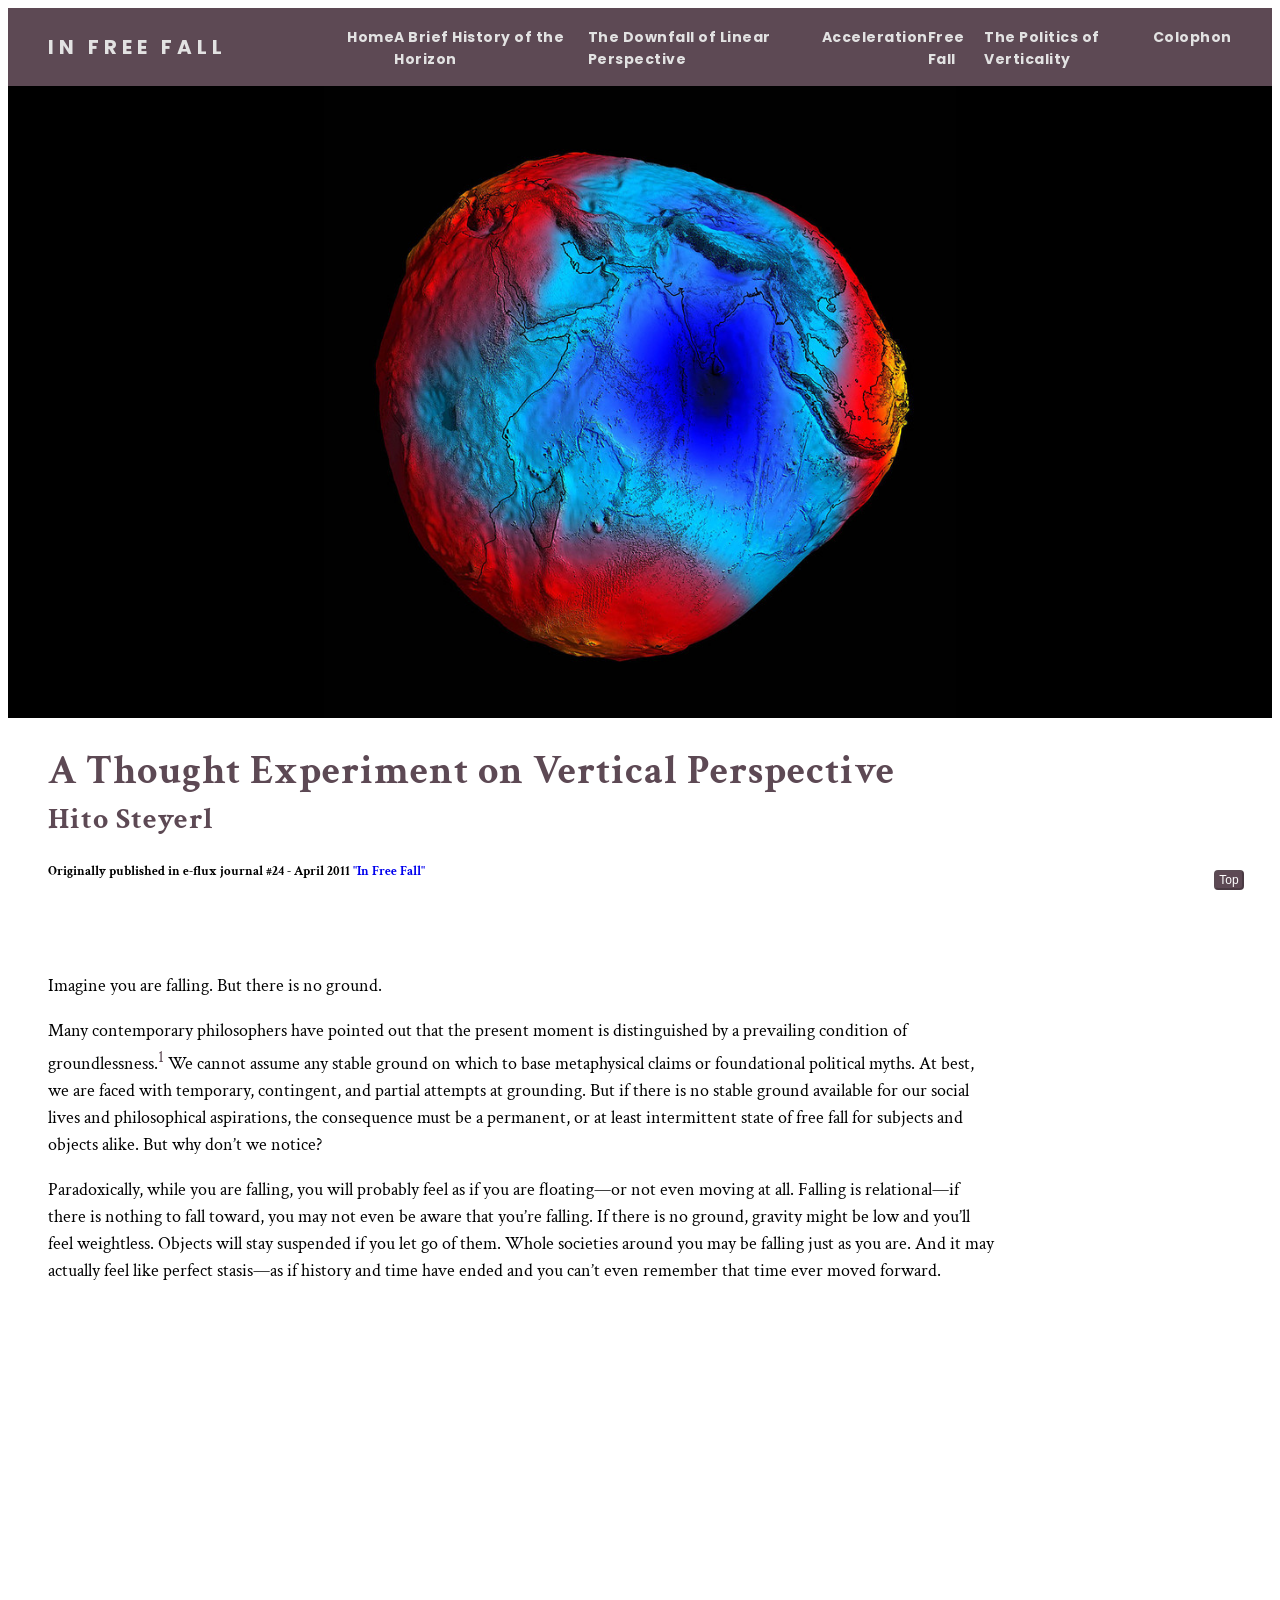
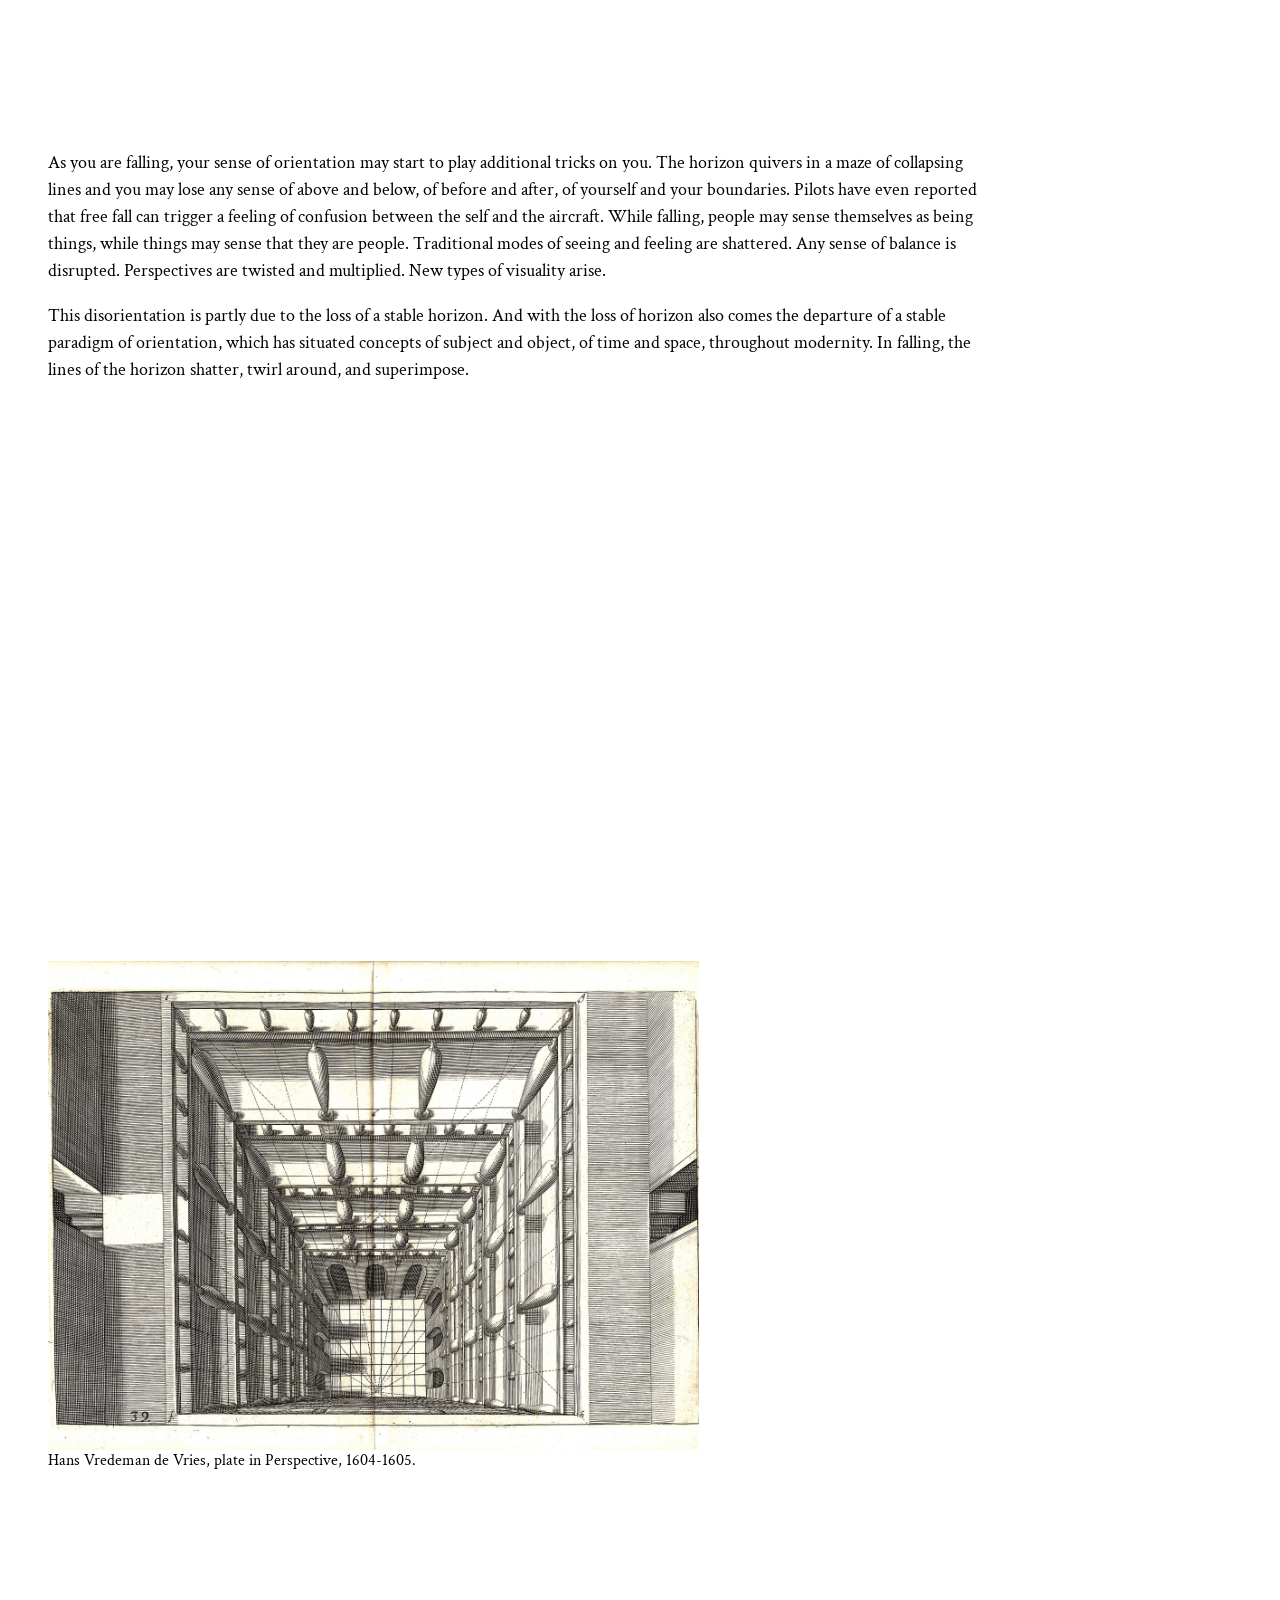
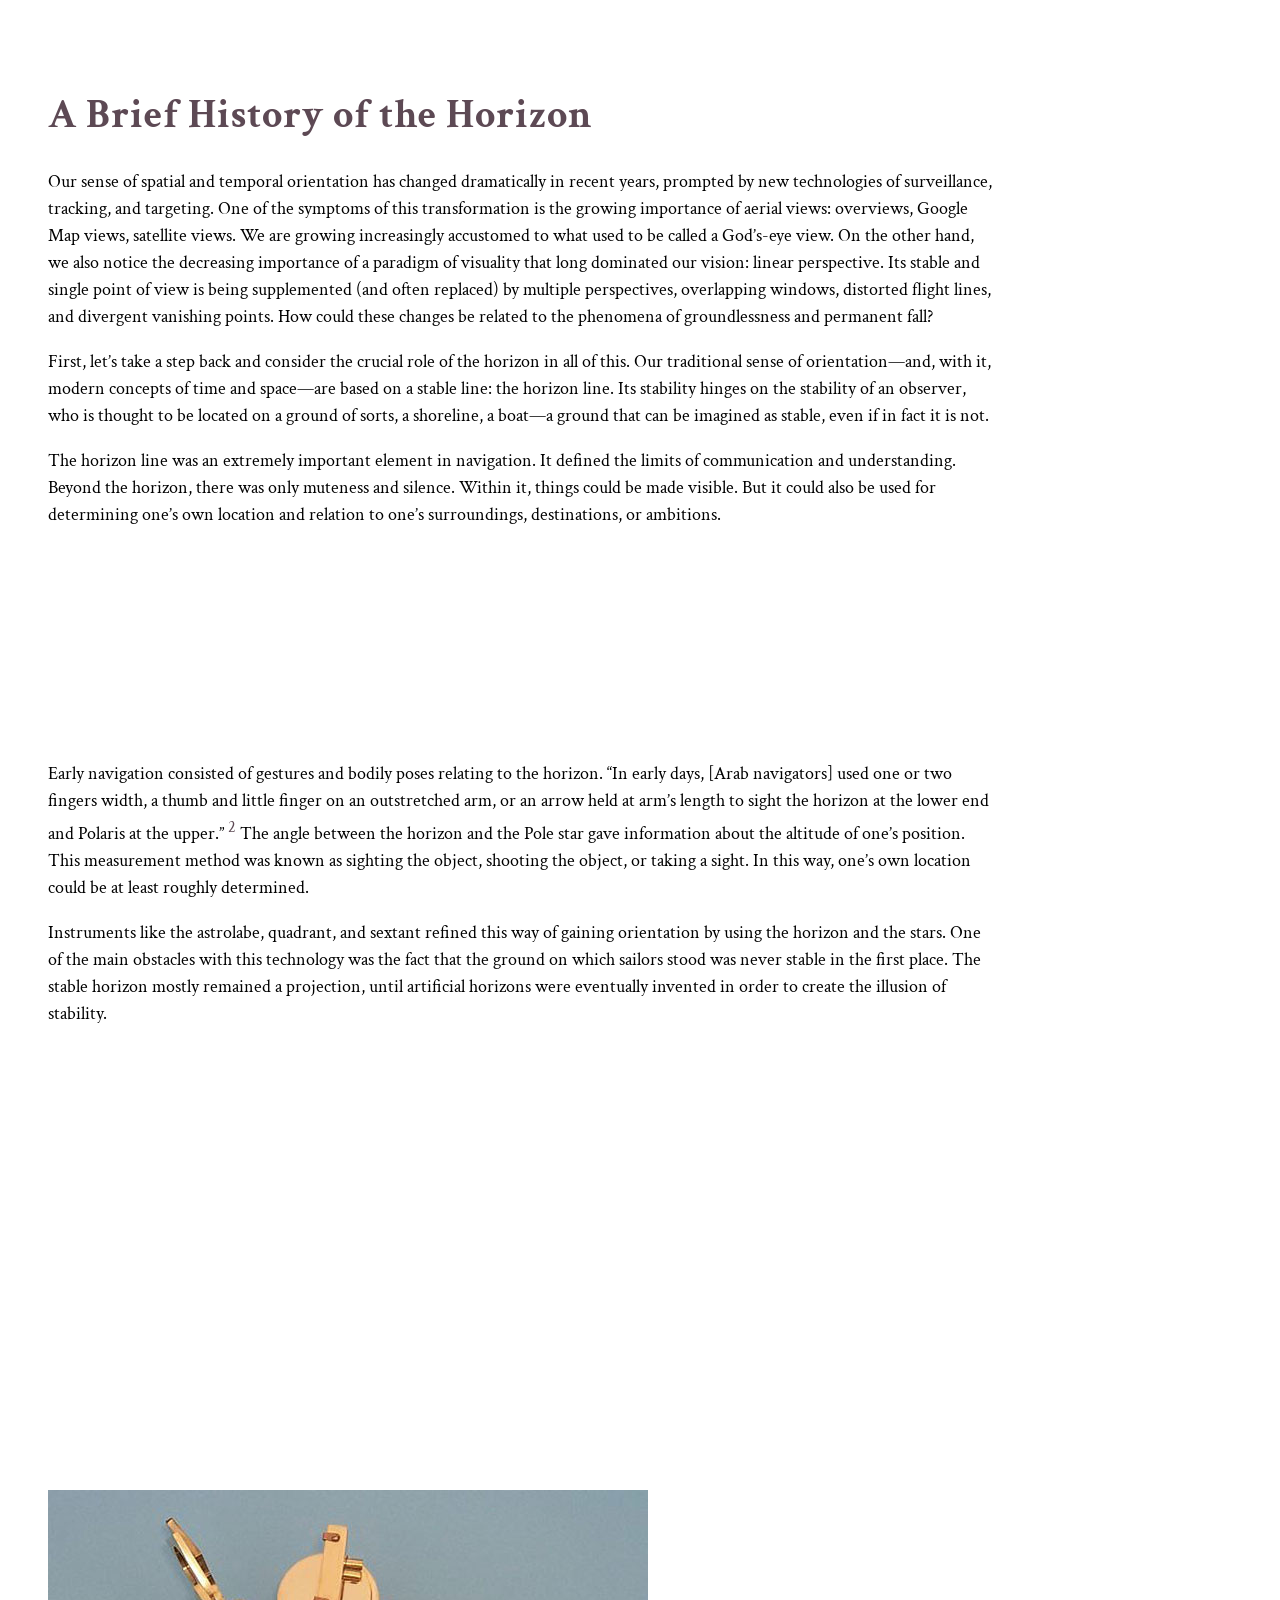
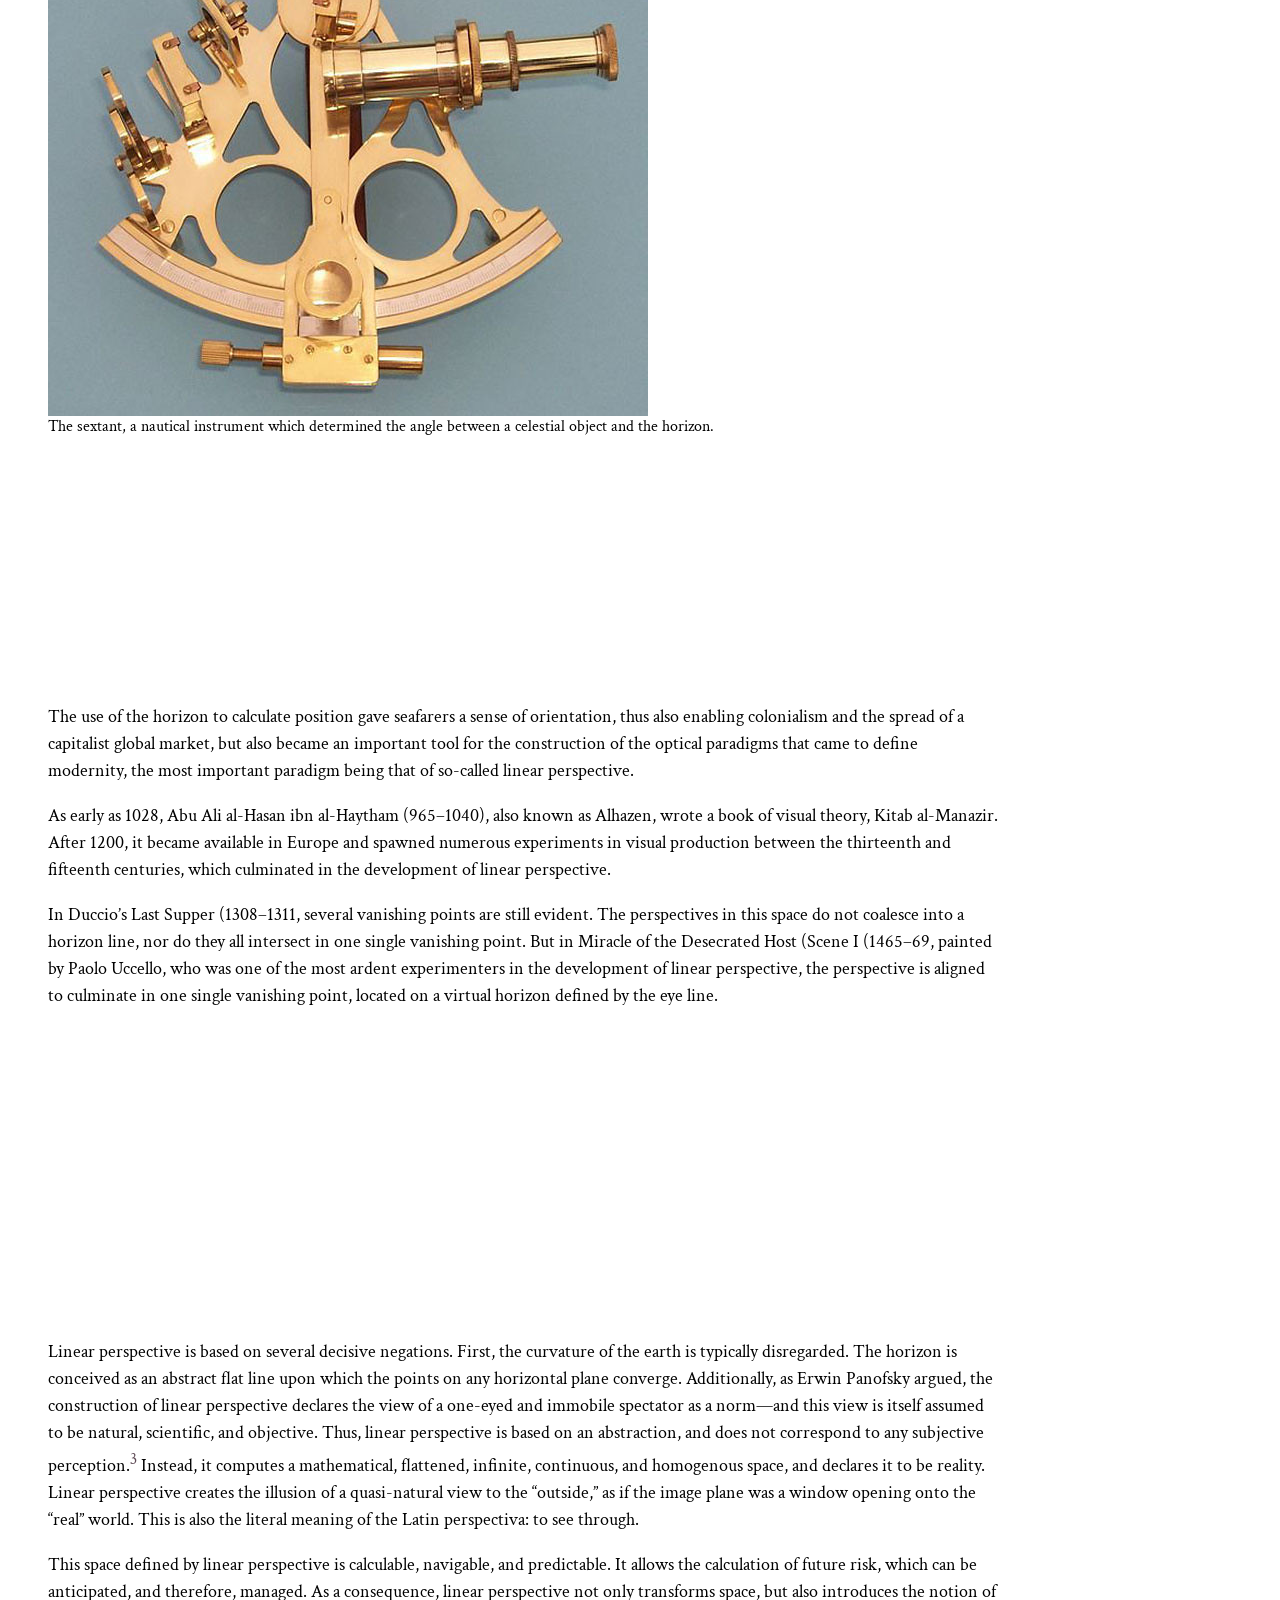
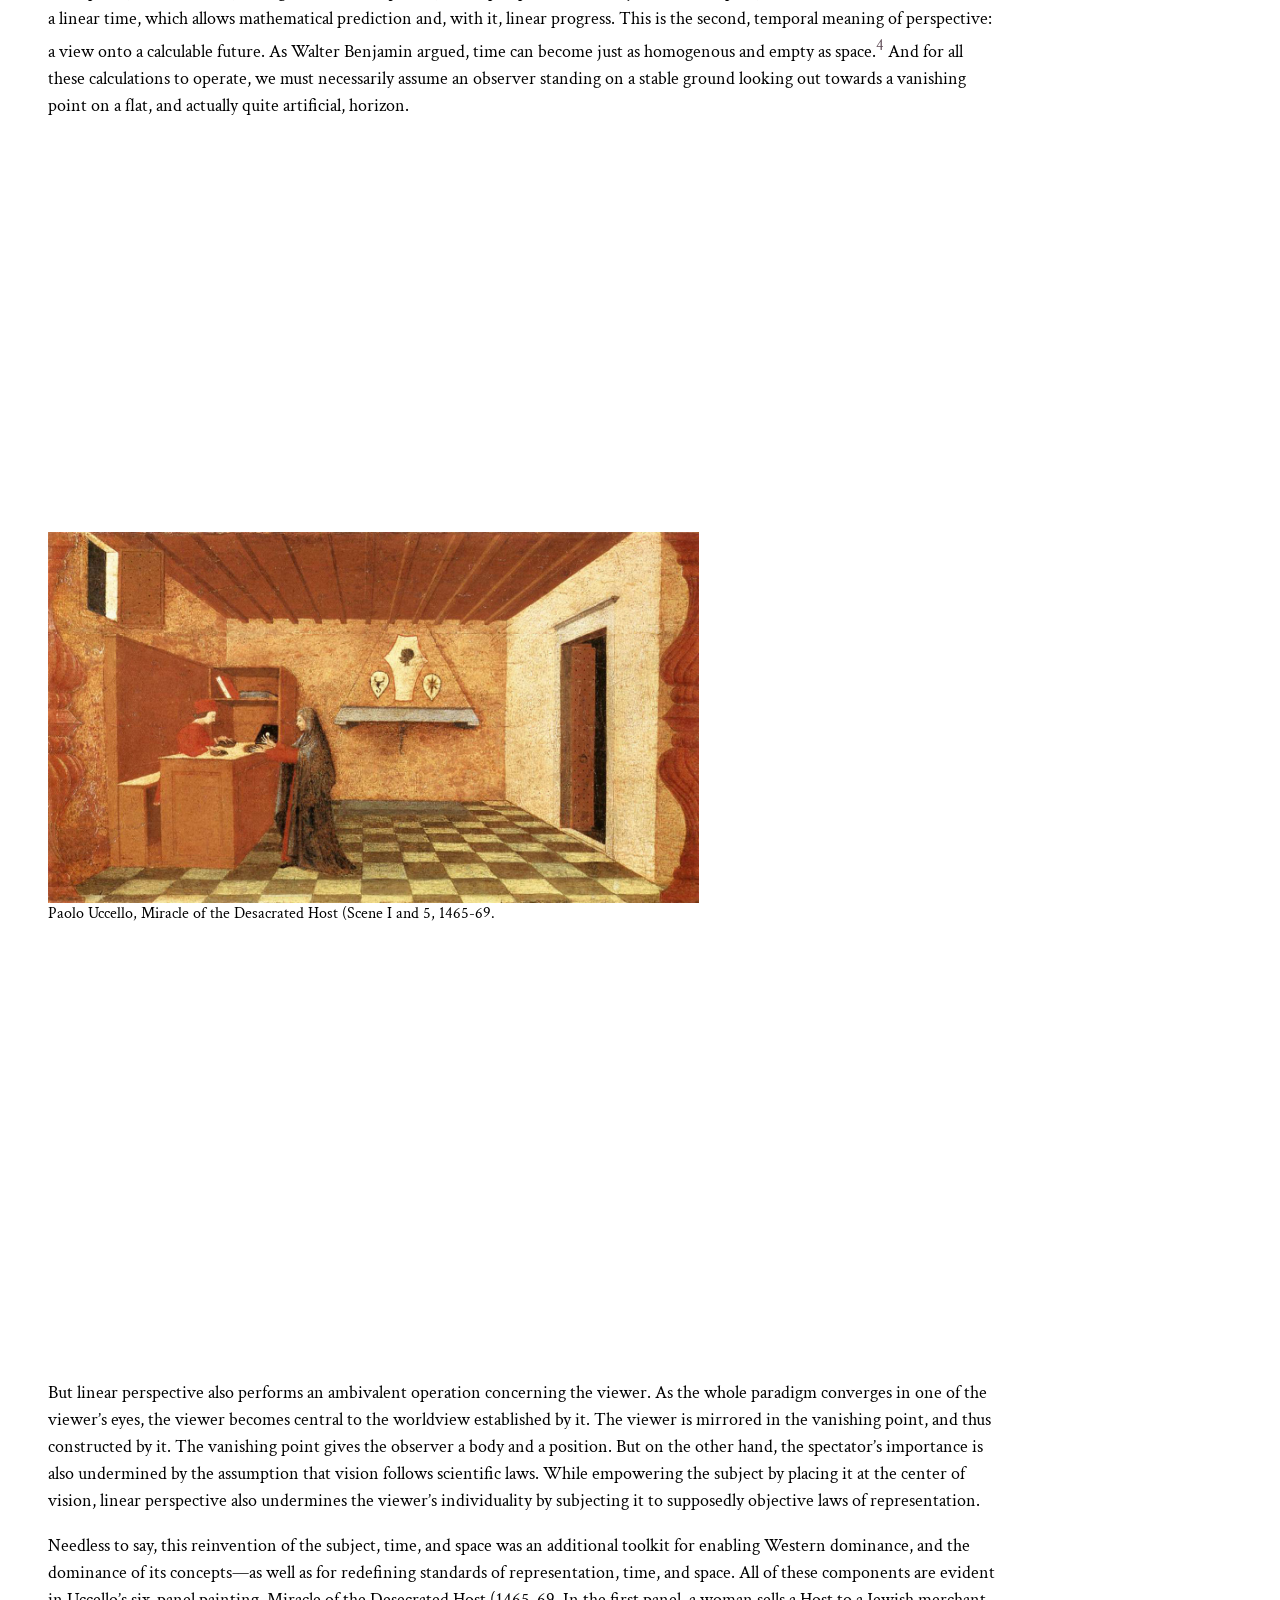
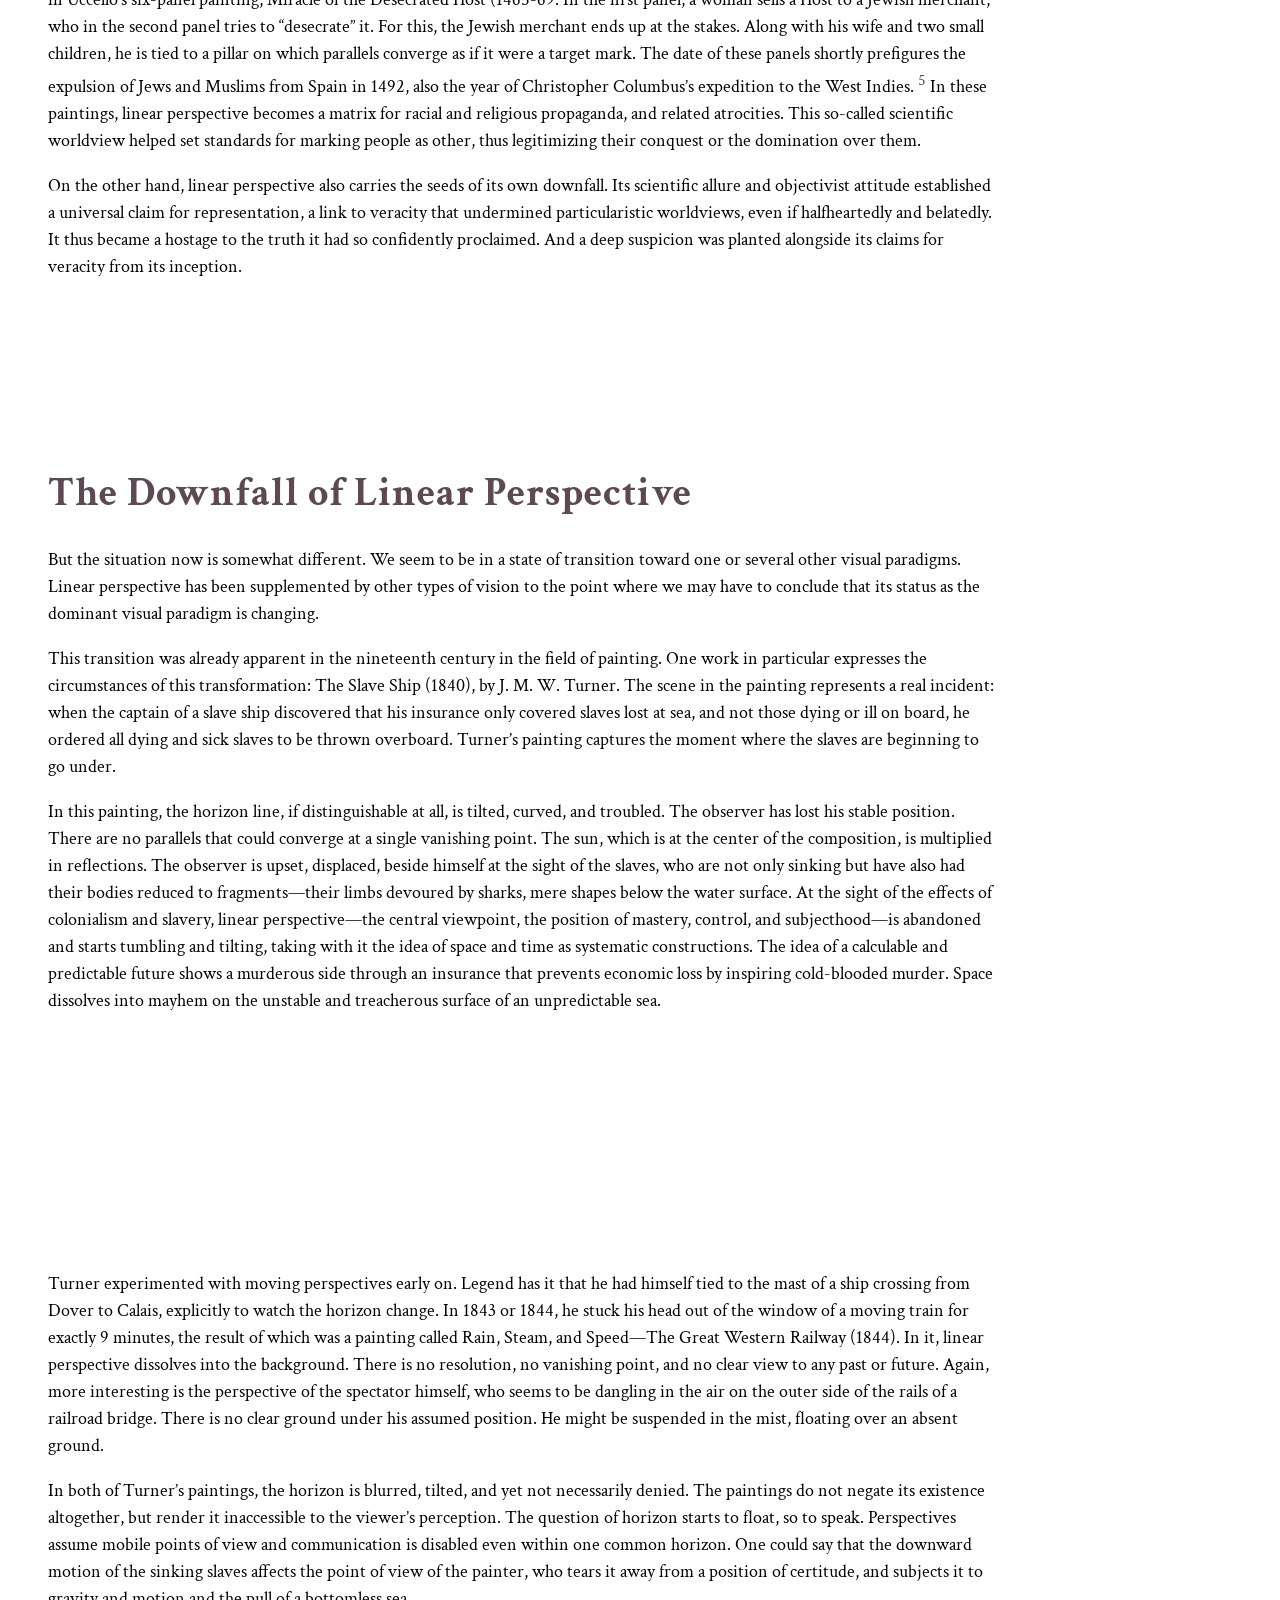
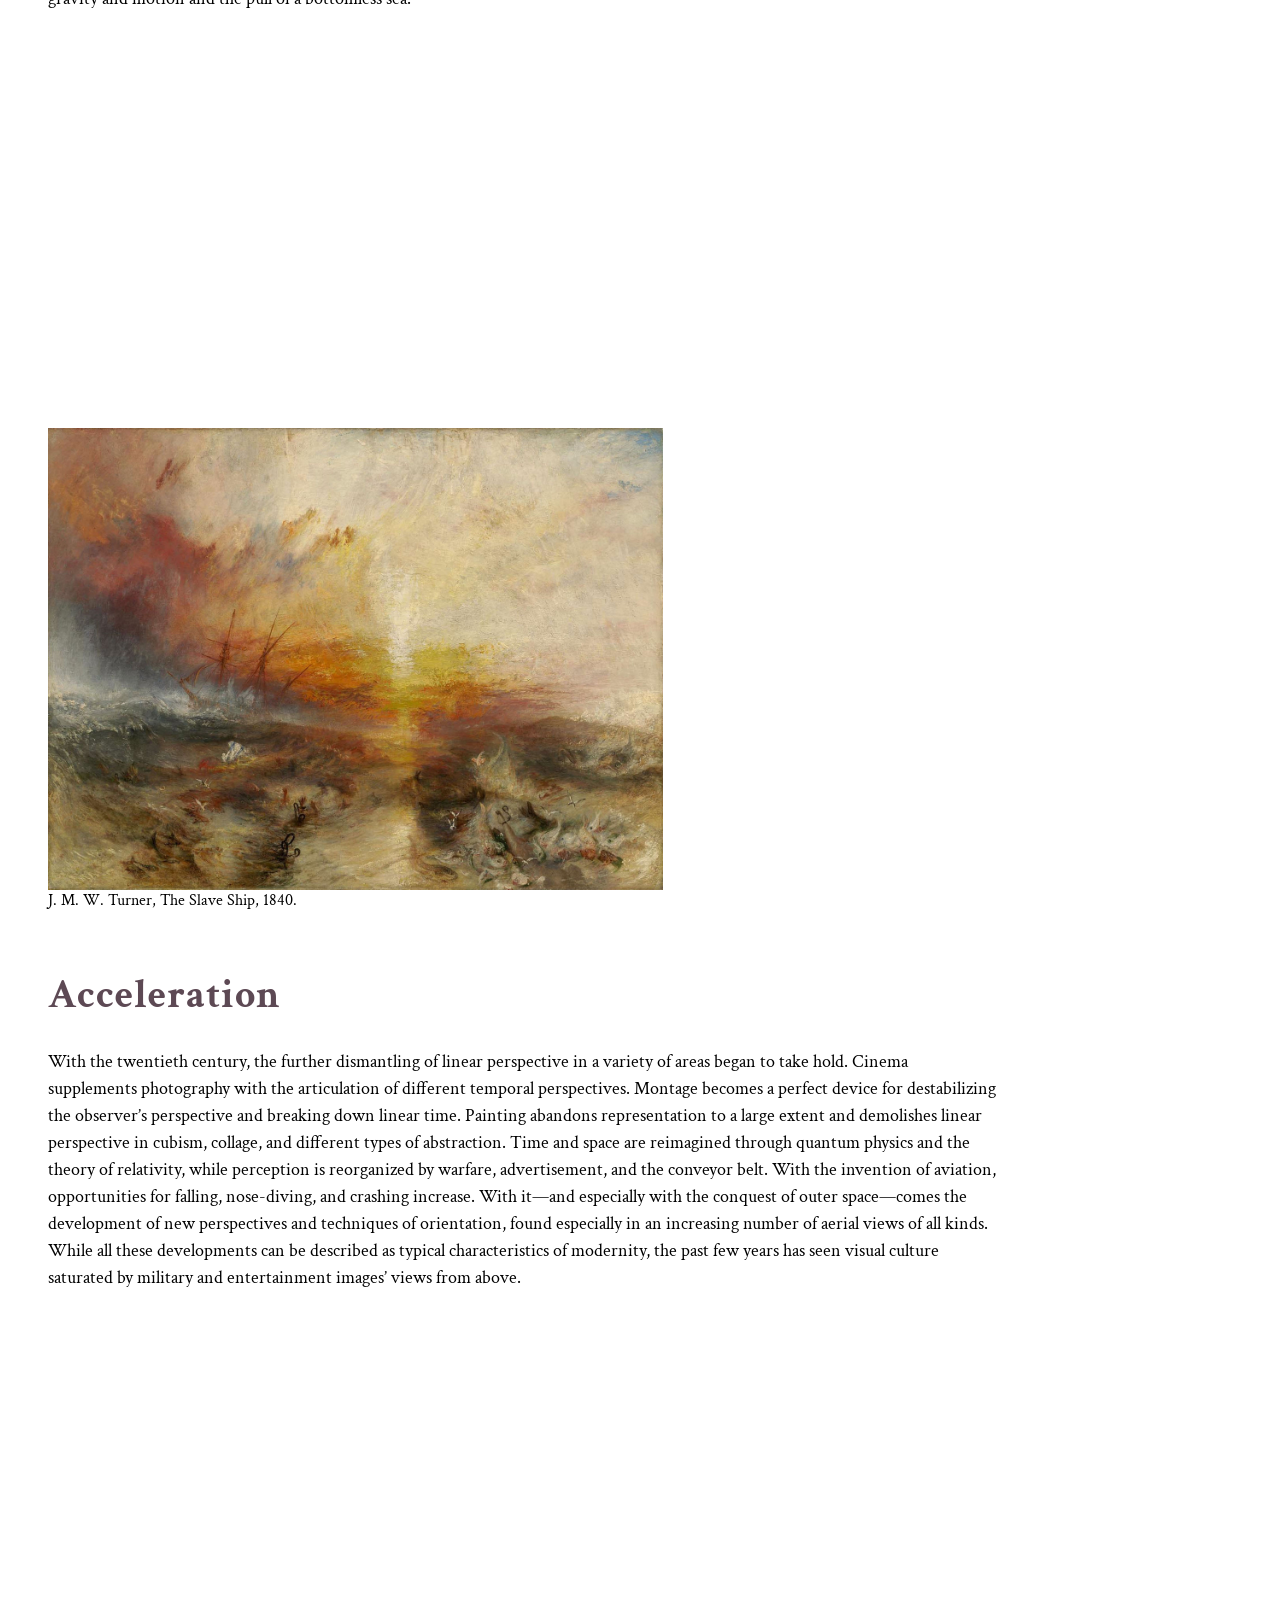
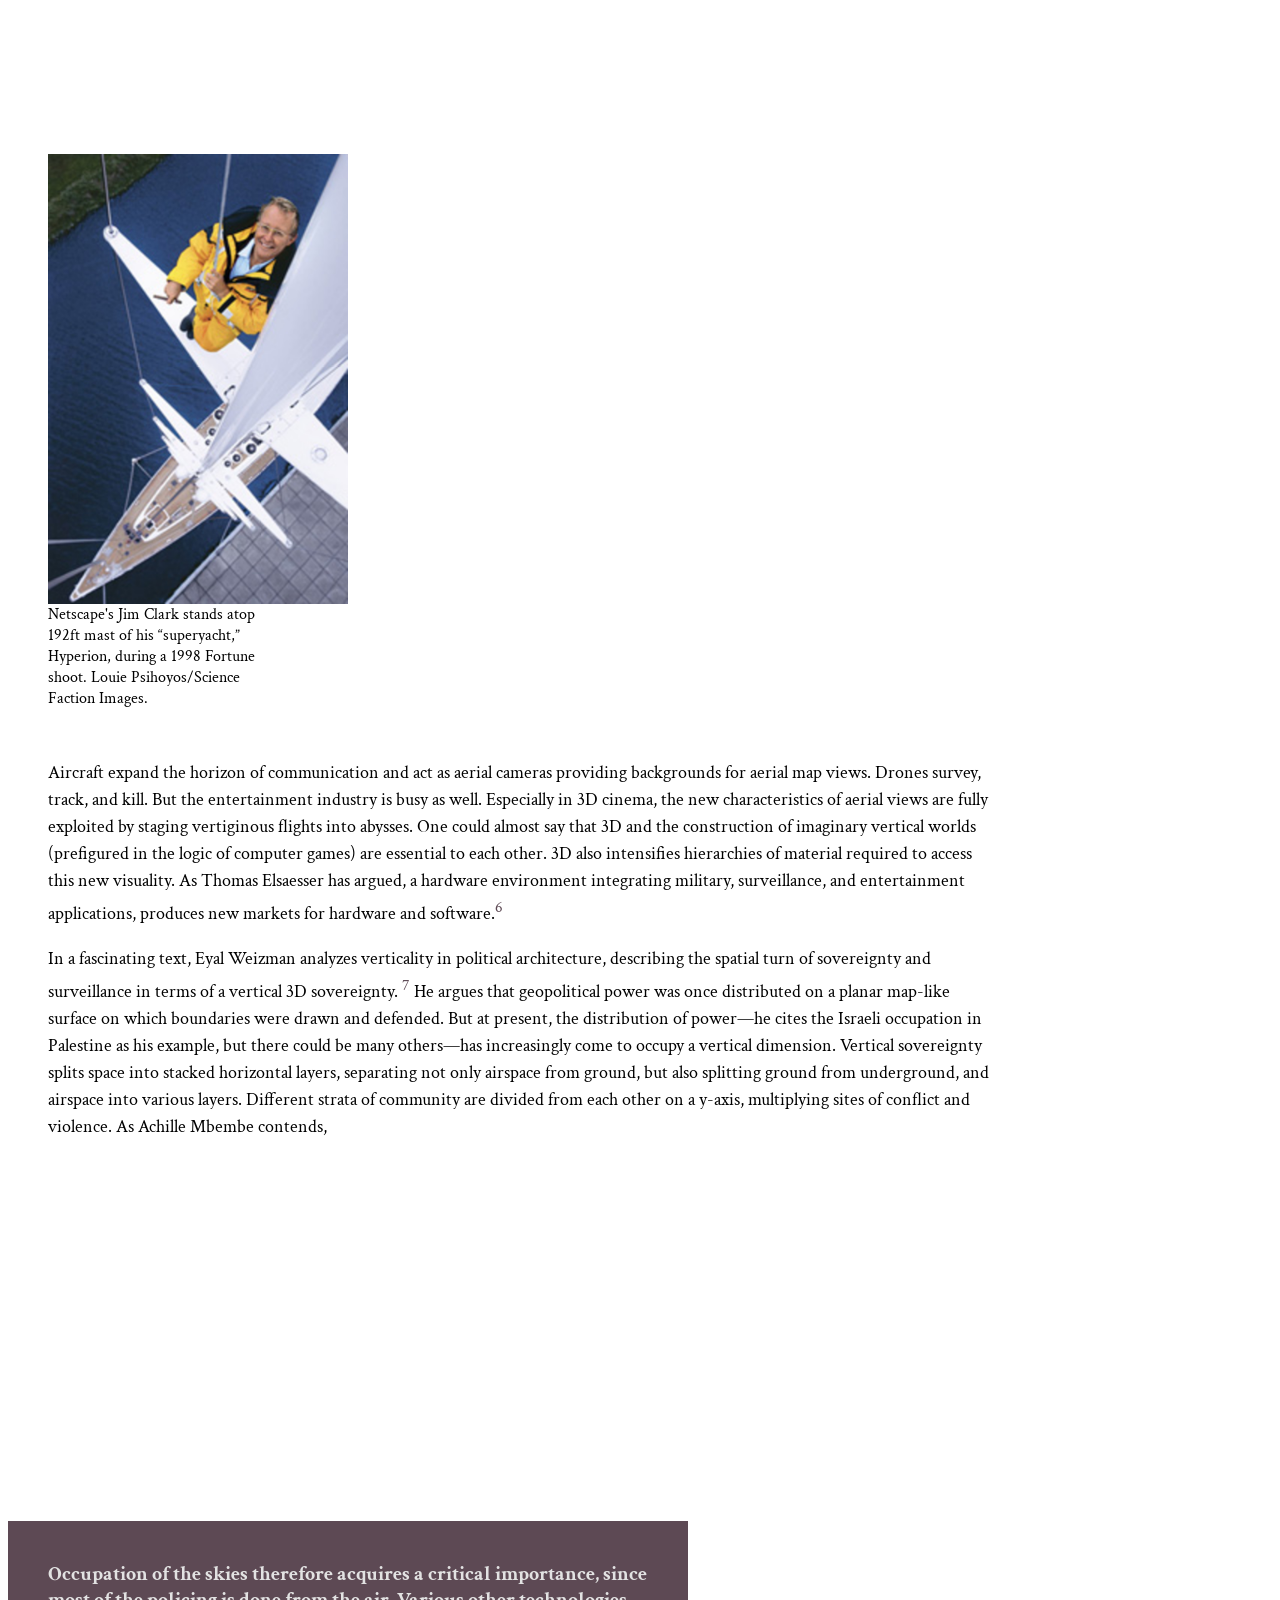
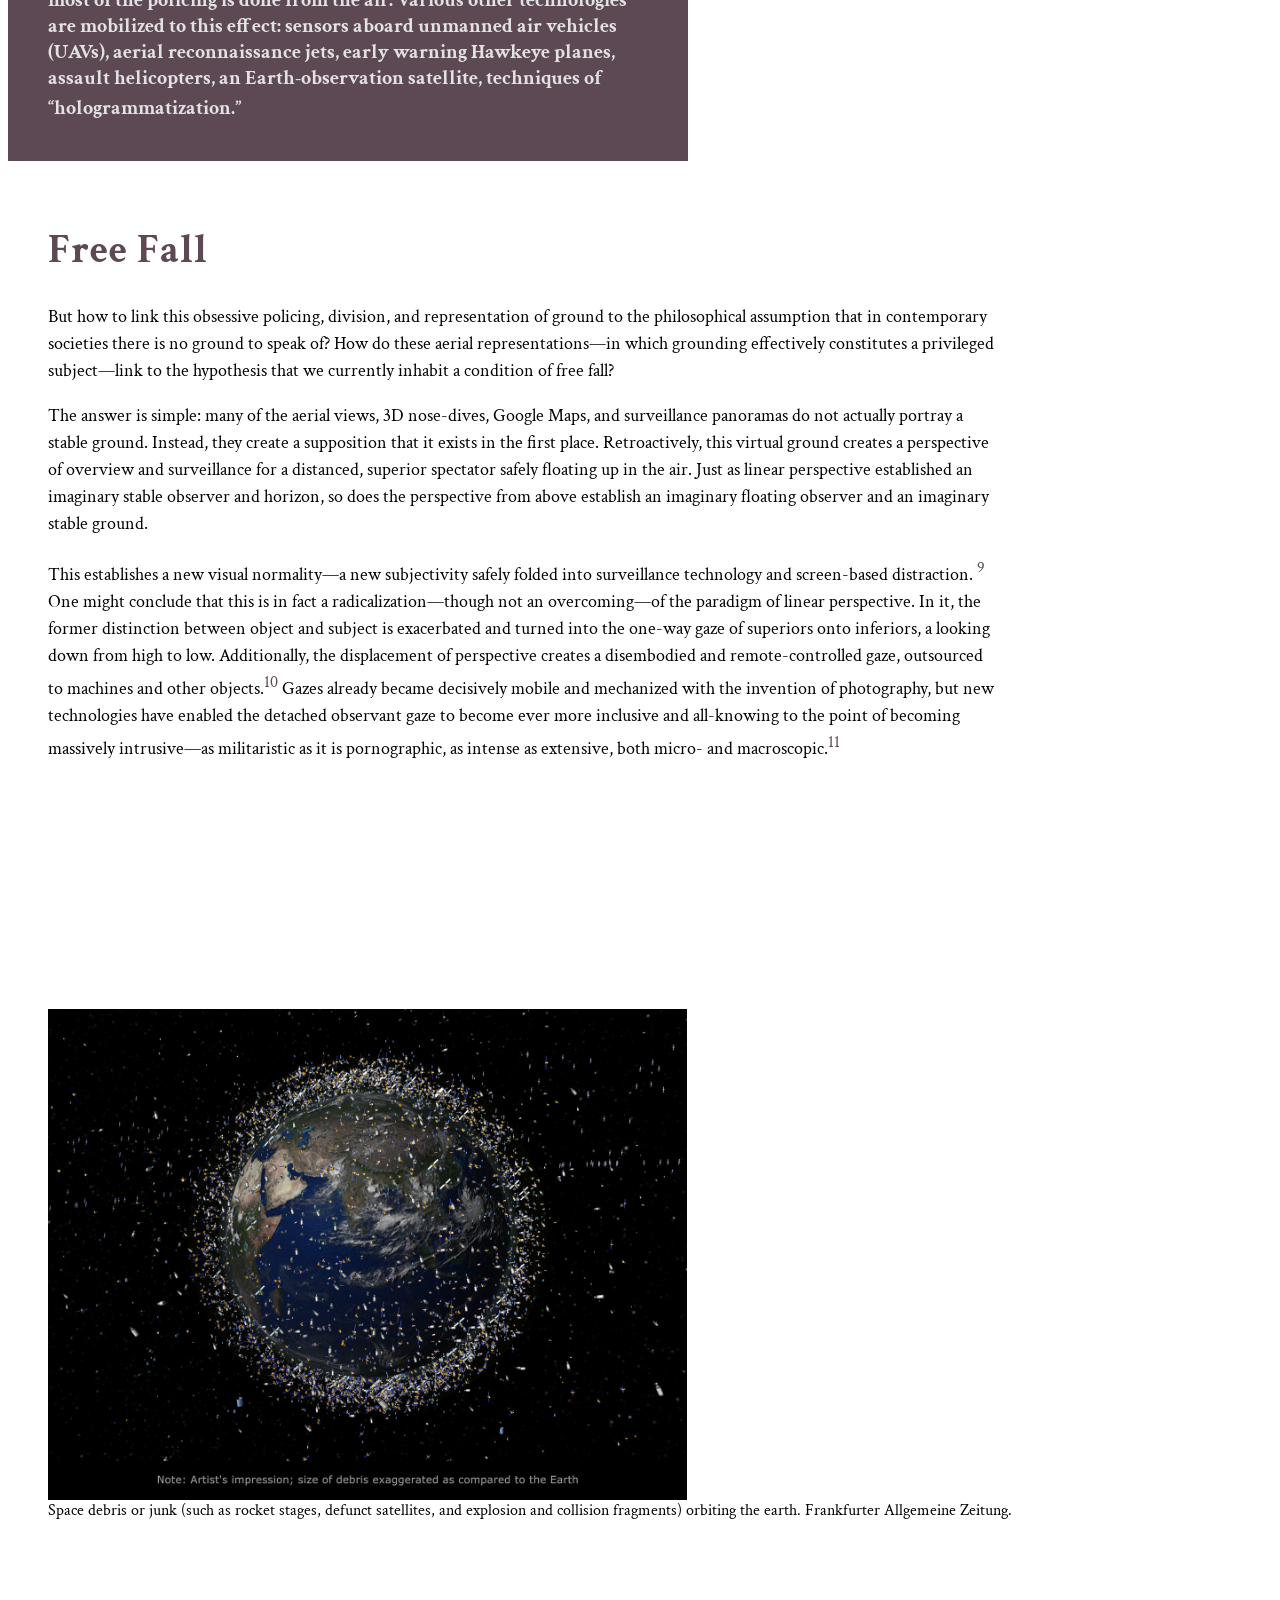
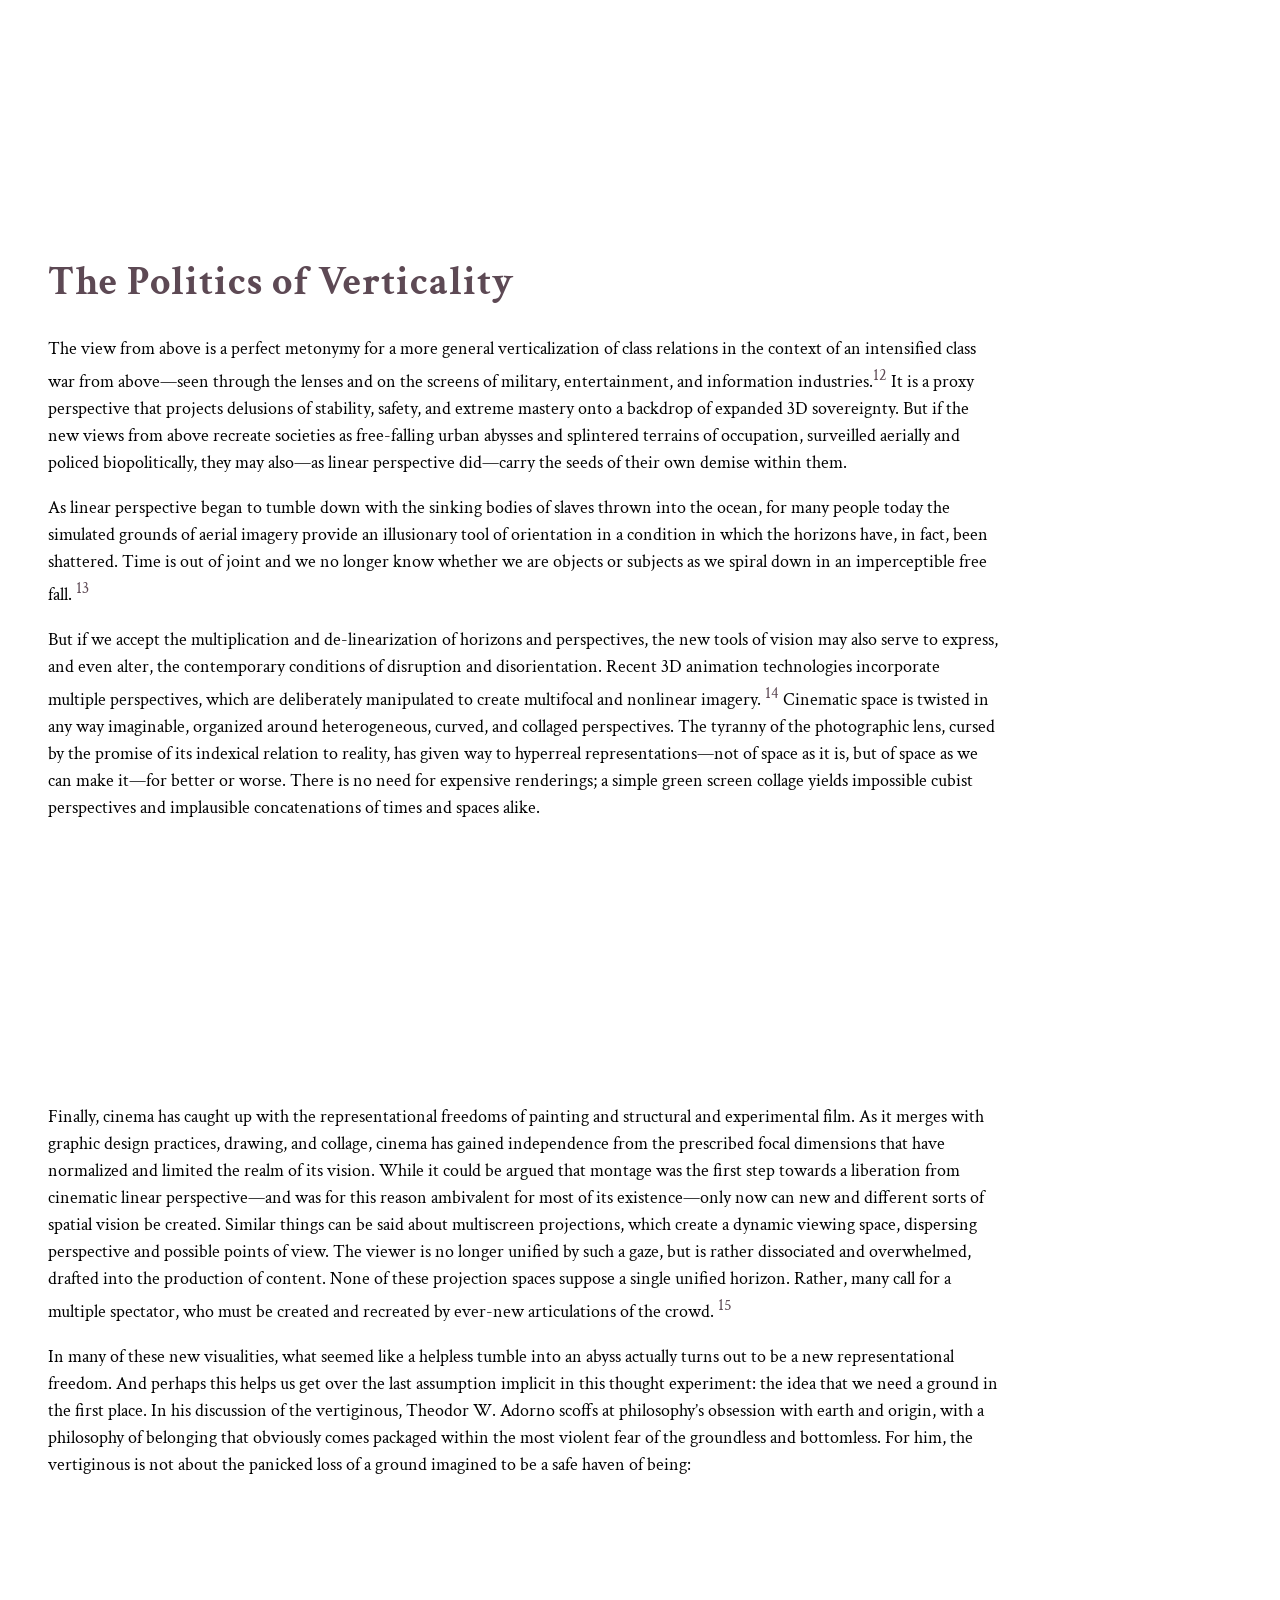
==== commit fa9530db: "Web update finished" ====
--- a/InFreeFallWeb.html
+++ b/InFreeFallWeb.html
@@ -17,13 +17,13 @@
             <h4 class="navigation">IN FREE FALL</h4>
         </div>
         <ul class="nav-links">
-            <li><a href="#">Home</a></li>
-            <li><a href="#">A Brief History of the Horizon</a></li>
-            <li><a href="#">The Downfall of Linear Perspective</a></li>
-            <li><a href="#">Acceleration</a></li>
-            <li><a href="#">Free Fall</a></li>
-            <li><a href="#">The Politics of Verticality</a></li>
-            <li><a href="#">Colophon</a></li>
+            <li><a href="#toppage">Home</a></li>
+            <li><a href="#history">A Brief History of the Horizon</a></li>
+            <li><a href="#downfall">The Downfall of Linear Perspective</a></li>
+            <li><a href="#acceleration">Acceleration</a></li>
+            <li><a href="#freefall">Free Fall</a></li>
+            <li><a href="#politics">The Politics of Verticality</a></li>
+            <li><a href="#colophon">Colophon</a></li>
         </ul>
         <div class="burger">
             <div class="line1"></div>
@@ -31,10 +31,10 @@
             <div class="line3"></div>
         </div>
     </nav>
-    <main>
+    <main id="toppage">
         <img class="earth" src="Images/earth.jpg" alt="earth" />
         <div class="titles">
-            <h1>In Free Fall: A Thought Experiment on Vertical Perspective</h1>
+            <h1 class="maintitle">A Thought Experiment on Vertical Perspective</h1>
             <h2>Hito Steyerl</h2>
             <h5>Originally published in e-flux ​journal #24 - April 2011
                 <a class="web-link"
@@ -48,7 +48,7 @@
             </p>
             <p>
                 Many contemporary philosophers have pointed out that the present moment is distinguished by a prevailing
-                condition of groundlessness.<a href="#footnotes"><sup>1</sup></a>
+                condition of groundlessness.<a href="#footnotes" style="text-decoration: none;"><sup>1</sup></a>
                 We cannot assume any stable ground on which to base metaphysical claims or foundational political myths.
                 At best, we are faced with temporary, contingent,
                 and partial attempts at grounding. But if there is no stable ground available for our social lives and
@@ -92,7 +92,7 @@
 
 
         <div class="a2">
-            <h1>A Brief History of the Horizon </h1>
+            <h1 id="history">A Brief History of the Horizon</h1>
             <p>
                 Our sense of spatial and temporal orientation has changed dramatically in recent years, prompted by new
                 technologies of surveillance, tracking, and targeting. One of the symptoms
@@ -122,8 +122,9 @@
             <p>
                 Early navigation consisted of gestures and bodily poses relating to the horizon. “In early days, [Arab
                 navigators] used one or two fingers width, a thumb and little finger on an outstretched
-                arm, or an arrow held at arm’s length to sight the horizon at the lower end and Polaris at the upper.”<a
-                    href="#footnotes"><sup>2</sup></a> The angle between the horizon and the Pole star gave information
+                arm, or an arrow held at arm’s length to sight the horizon at the lower end and Polaris at the upper.”
+                <a href="#footnotes" style="text-decoration: none;"><sup>2</sup></a> The angle between the horizon and
+                the Pole star gave information
                 about the altitude of
                 one’s position. This measurement method was known as sighting the object, shooting the object, or taking
                 a
@@ -177,7 +178,8 @@
                 plane converge. Additionally, as Erwin Panofsky argued, the construction of linear perspective declares
                 the view of a one-eyed and immobile spectator as a norm—and this view is itself assumed to be natural,
                 scientific, and objective. Thus, linear perspective is based on an abstraction, and does not correspond
-                to any subjective perception.<a href="#footnotes"><sup>3</sup></a> Instead, it computes a mathematical,
+                to any subjective perception.<a href="#footnotes" style="text-decoration: none;"><sup>3</sup></a>
+                Instead, it computes a mathematical,
                 flattened, infinite, continuous, and
                 homogenous space, and declares it to be reality. Linear perspective creates the illusion of a
                 quasi-natural view to the “outside,” as if the image plane was a window opening onto the “real” world.
@@ -191,7 +193,8 @@
                 perspective not only transforms space, but also introduces the notion of a linear time, which allows
                 mathematical prediction and, with it, linear progress. This is the second, temporal meaning of
                 perspective: a view onto a calculable future. As Walter Benjamin argued, time can become just as
-                homogenous and empty as space.<a href="#footnotes"><sup>4</sup></a> And for all these calculations to
+                homogenous and empty as space.<a href="#footnotes" style="text-decoration: none;"><sup>4</sup></a> And
+                for all these calculations to
                 operate, we must necessarily assume an
                 observer standing on a stable ground looking out towards a vanishing point on a flat, and actually quite
                 artificial, horizon.
@@ -224,8 +227,8 @@
                 who in the second panel tries to “desecrate” it. For this, the Jewish merchant ends up at the stakes.
                 Along with his wife and two small children, he is tied to a pillar on which parallels converge as if it
                 were a target mark. The date of these panels shortly prefigures the expulsion of Jews and Muslims from
-                Spain in 1492, also the year of Christopher Columbus’s expedition to the West Indies.<a
-                    href="#footnotes"><sup>5</sup></a> In these paintings,
+                Spain in 1492, also the year of Christopher Columbus’s expedition to the West Indies.
+                <a href="#footnotes" style="text-decoration: none;"><sup>5</sup></a> In these paintings,
                 linear perspective becomes a matrix for racial and religious propaganda, and related atrocities. This
                 so-called scientific worldview helped set standards for marking people as other, thus legitimizing their
                 conquest or the domination over them.
@@ -241,7 +244,7 @@
         </div>
 
         <div class="a3">
-            <h1>The Downfall of Linear Perspective </h1>
+            <h1 id="downfall">The Downfall of Linear Perspective </h1>
             <p>
                 But the situation now is somewhat different. We seem to be in a state of transition toward one or
                 several other visual paradigms. Linear perspective has been supplemented by other types of vision to
@@ -274,6 +277,8 @@
                 a murderous side through an insurance that prevents economic loss by inspiring cold-blooded murder.
                 Space dissolves into mayhem on the unstable and treacherous surface of an unpredictable sea.
             </p>
+        </div>
+        <div class="a3-2">
             <p>
                 Turner experimented with moving perspectives early on. Legend has it that he had himself tied to the
                 mast of a ship crossing from Dover to Calais, explicitly to watch the horizon change. In 1843 or
@@ -296,8 +301,10 @@
                 sinking slaves affects the point of view of the painter, who tears it away from a position of
                 certitude, and subjects it to gravity and motion and the pull of a bottomless sea.
             </p>
-
-            <figure class="slave">
+        </div>
+        <div class="slave">
+
+            <figure>
                 <img class="ship" src="Images/slaveship.jpg" />
                 <figcaption>J. M. W. Turner, The Slave Ship, 1840.</figcaption>
             </figure>
@@ -306,7 +313,7 @@
 
         <div class="a4">
 
-            <header class="acceleration">Acceleration</header>
+            <h1 id="acceleration">Acceleration</h1>
             <p>
                 With the twentieth century, the further dismantling of linear perspective in a variety of areas
                 began to take hold. Cinema supplements photography with the articulation of different temporal
@@ -325,12 +332,16 @@
                 visual
                 culture saturated by military and entertainment images’ views from above.
             </p>
-            <figure class="caption">
+        </div>
+        <div class="clark">
+            <figure>
                 <img class="clark" src="Images/jimclark.jpg" />
                 <figcaption>Netscape's Jim Clark stands atop 192ft mast of his “superyacht,” Hyperion, during a 1998
                     Fortune shoot.
                     Louie Psihoyos/Science Faction Images.</figcaption>
             </figure>
+        </div>
+        <div class="a4-2">
             <p>
                 Aircraft expand the horizon of communication and act as aerial cameras providing backgrounds for
                 aerial map views. Drones survey, track, and kill. But the entertainment industry is busy as well.
@@ -342,12 +353,12 @@
                 material required to access this new visuality. As Thomas Elsaesser has argued, a hardware
                 environment integrating
                 military, surveillance, and entertainment applications, produces new markets for hardware and
-                software.<a href="#footnotes"><sup>6</sup></a>
+                software.<a href="#footnotes" style="text-decoration: none;"><sup>6</sup></a>
             </p>
             <p>
                 In a fascinating text, Eyal Weizman analyzes verticality in political architecture, describing the
-                spatial turn of sovereignty and surveillance in terms of a vertical 3D sovereignty.<a
-                    href="#footnotes"><sup>7</sup></a> He argues that geopolitical
+                spatial turn of sovereignty and surveillance in terms of a vertical 3D sovereignty.
+                <a href="#footnotes" style="text-decoration: none;"><sup>7</sup></a> He argues that geopolitical
                 power was once distributed on a planar map-like surface on which boundaries were drawn and defended.
                 But at present, the distribution of power—he cites the Israeli occupation in Palestine as his
                 example, but
@@ -358,19 +369,21 @@
                 from each other on a
                 y-axis, multiplying sites of conflict and violence. As Achille Mbembe contends,
             </p>
-            <blockquote class="quote">
-                Occupation of the skies therefore acquires a critical importance, since most of the policing is done
-                from the air. Various other technologies are mobilized to this effect: sensors aboard unmanned air
-                vehicles
-                (UAVs), aerial reconnaissance jets, early warning Hawkeye planes, assault helicopters, an
-                Earth-observation satellite, techniques of “hologrammatization.”<a href="#footnotes"><sup>8</sup></a>
-            </blockquote>
+        </div>
+        <blockquote class="quote">
+            Occupation of the skies therefore acquires a critical importance, since most of the policing is done
+            from the air. Various other technologies are mobilized to this effect: sensors aboard unmanned air
+            vehicles
+            (UAVs), aerial reconnaissance jets, early warning Hawkeye planes, assault helicopters, an
+            Earth-observation satellite, techniques of “hologrammatization.”
+            <a href="#footnotes" style="text-decoration: none;"><sup>8</sup></a>
+        </blockquote>
 
         </div>
 
         <div class="a5">
 
-            <header class="fall">Free Fall</header>
+            <h1 id="freefall">Free Fall</h1>
             <p>
                 But how to link this obsessive policing, division, and representation of ground to the philosophical
                 assumption that in contemporary societies there is no ground to speak of? How do these aerial
@@ -390,22 +403,29 @@
             </p>
             <p>
                 This establishes a new visual normality—a new subjectivity safely folded into surveillance
-                technology and screen-based distraction.<a href="#footnotes"><sup>9</sup></a> One might conclude
+                technology and screen-based distraction.
+                <a href="#footnotes" style="text-decoration: none;"><sup>9</sup></a> One might conclude
                 that this is in fact a radicalization—though not an overcoming—of
                 the paradigm of linear perspective. In it, the former distinction between object and subject is
                 exacerbated and turned into the one-way gaze of superiors onto inferiors, a looking down from high
                 to low. Additionally,
                 the displacement of perspective creates a disembodied and remote-controlled gaze, outsourced to
-                machines and other objects.<a href="#footnotes"><sup>10</sup></a> Gazes already became decisively
+                machines and other objects.<a href="#footnotes" style="text-decoration: none;"><sup>10</sup></a> Gazes
+                already became decisively
                 mobile and mechanized with the invention of photography,
                 but new technologies have enabled the detached observant gaze to become ever more inclusive and
                 all-knowing to the point of becoming massively intrusive—as militaristic as it is pornographic, as
                 intense as extensive,
-                both micro- and macroscopic.<a href="#footnotes"><sup>11</sup></a>
-            </p>
-            <figure class="spaceearth">
+                both micro- and macroscopic.<a href="#footnotes" style="text-decoration: none;"><sup>11</sup></a>
+            </p>
+
+        </div>
+
+        <div class="spaceearth">
+            <figure>
                 <img class="spearth" src="Images/spaceearth.jpg" />
-                <figcaption>Space debris or junk (such as rocket stages, defunct satellites, and explosion and
+                <figcaption style="background: white;">Space debris or junk (such as rocket stages, defunct satellites,
+                    and explosion and
                     collision fragments) orbiting the earth. Frankfurter Allgemeine Zeitung.</figcaption>
             </figure>
 
@@ -414,12 +434,13 @@
         <div class="a6">
 
 
-            <header class="politics">The Politics of Verticality</header>
+            <h1 id="politics">The Politics of Verticality</h1>
             <p>
                 The view from above is a perfect metonymy for a more general verticalization of class relations in
                 the context of an intensified class war from above—seen through the lenses and on the screens of
                 military, entertainment,
-                and information industries.<a href="#footnotes"><sup>12</sup></a> It is a proxy perspective that
+                and information industries.<a href="#footnotes" style="text-decoration: none;"><sup>12</sup></a> It is a
+                proxy perspective that
                 projects delusions of stability, safety, and extreme mastery onto a backdrop of expanded 3D
                 sovereignty. But if the new views from above recreate societies as
                 free-falling urban abysses and splintered terrains of occupation, surveilled aerially and policed
@@ -431,15 +452,16 @@
                 for many people today the simulated grounds of aerial imagery provide an illusionary tool of
                 orientation in a condition
                 in which the horizons have, in fact, been shattered. Time is out of joint and we no longer know
-                whether we are objects or subjects as we spiral down in an imperceptible free fall.<a
-                    href="#footnotes"><sup>13</sup></a>
+                whether we are objects or subjects as we spiral down in an imperceptible free fall.
+                <a href="#footnotes" style="text-decoration: none;"><sup>13</sup></a>
             </p>
             <p>
                 But if we accept the multiplication and de-linearization of horizons and perspectives, the new tools
                 of vision may also serve to express, and even alter, the contemporary conditions of disruption and
                 disorientation.
                 Recent 3D animation technologies incorporate multiple perspectives, which are deliberately
-                manipulated to create multifocal and nonlinear imagery.<a href="#footnotes"><sup>14</sup></a>
+                manipulated to create multifocal and nonlinear imagery.
+                <a href="#footnotes" style="text-decoration: none;"><sup>14</sup></a>
                 Cinematic space is twisted in any way imaginable, organized around
                 heterogeneous, curved, and collaged perspectives. The tyranny of the photographic lens, cursed by
                 the promise of its indexical relation to reality, has given way to hyperreal representations—not of
@@ -448,6 +470,9 @@
                 green screen collage yields impossible cubist perspectives and implausible concatenations of times
                 and spaces alike.
             </p>
+
+        </div>
+        <div class="a6-2">
             <p>
                 Finally, cinema has caught up with the representational freedoms of painting and structural and
                 experimental film. As it merges with graphic design practices, drawing, and collage, cinema has
@@ -462,7 +487,8 @@
                 rather dissociated and overwhelmed, drafted into the production of content. None of these projection
                 spaces suppose a single
                 unified horizon. Rather, many call for a multiple spectator, who must be created and recreated by
-                ever-new articulations of the crowd.<a href="#footnotes"><sup>15</sup></a>
+                ever-new articulations of the crowd.
+                <a href="#footnotes" style="text-decoration: none;"><sup>15</sup></a>
             </p>
             <p>
                 In many of these new visualities, what seemed like a helpless tumble into an abyss actually turns
@@ -474,13 +500,19 @@
                 comes packaged within the most violent fear of the groundless and bottomless. For him, the
                 vertiginous is not about the panicked loss of a ground imagined to be a safe haven of being:
             </p>
-            <blockquote class="quote">
-                A cognition that is to bear fruit will throw itself to the objects à fond perdu [without hope]. The
-                vertigo which this causes is an index veri; the shock of inclusiveness, the negative as which it
-                cannot help appearing
-                in the frame-covered, never-changing realm, is true for untruth only.<a
-                    href="#footnotes"><sup>16</sup></a>
-            </blockquote>
+
+        </div>
+
+
+        <blockquote class="quote">
+            A cognition that is to bear fruit will throw itself to the objects à fond perdu [without hope]. The
+            vertigo which this causes is an index veri; the shock of inclusiveness, the negative as which it
+            cannot help appearing
+            in the frame-covered, never-changing realm, is true for untruth only.
+            <a href="#footnotes" style="text-decoration: none;"><sup>16</sup></a>
+        </blockquote>
+
+        <div class="a6-3">
             <p>
                 A fall toward objects without reservation, embracing a world of forces and matter, which lacks any
                 original stability and sparks the sudden shock of the open: a freedom that is terrifying, utterly
@@ -488,8 +520,8 @@
                 and always already unknown. Falling means ruin and demise as well as love and abandon, passion and
                 surrender, decline and catastrophe. Falling is corruption as well as liberation, a condition that
                 turns people into
-                things and vice versa.<a href="#footnotes"><sup>17</sup></a> It takes place in an opening we could
-                endure or enjoy, embrace or suffer, or simply accept as reality.
+                things and vice versa.<a href="#footnotes" style="text-decoration: none;"><sup>17</sup></a> It takes
+                place in an opening we could endure or enjoy, embrace or suffer, or simply accept as reality.
             </p>
             <p>
                 Finally, the perspective of free fall teaches us to consider a social and political dreamscape of
@@ -502,8 +534,11 @@
             </p>
 
         </div>
-        <div class="colophon">
-            <h2 class="colo">Colophon</h2>
+
+
+
+        <div class="a7">
+            <h2 id="colophon">Colophon</h2>
             <p>
                 The text of In Free Fall: A Thought Experiment on Vertical Perspective is set in Crimson Text, a
                 typeface designed by Sebastian Kosch and is inspired by the fantastic work of people like Jan
@@ -515,10 +550,10 @@
                 University.
             </p>
         </div>
-        <div class="a7">
-            <header class="footnotetitle">Footnotes</header>
-
-            <p id="footnotes">
+        <div id="footnotes" class="footnotetitle">
+            <h2>Footnotes</h2>
+
+            <p>
                 1. Examples of so-called anti- and post-foundational philosophy are given in the preface to Oliver
                 Marchart’s introductory volume Post-Foundational Political Thought: Political difference in Nancy,
                 Lefort, Badiou and Laclau
@@ -528,23 +563,23 @@
                 metaphors of abyss and ground, as well as the absence of ground. Ernesto Laclau describes the experience
                 of contingency and groundlessness as a possible experience of freedom.
             </p>
-            <p id="footnotes">
+            <p>
                 2. Peter Ifland, “The History of the Sextant”; see
                 http://www.mat.uc.pt/~helios/Mestre/Novemb00/H61iflan.htm.
             </p>
-            <p id="footnotes">
+            <p>
                 3. Erwin Panofsky, “Die Perspektive alssymbolische Form,” in Erwin Panofsky:Deutschsprachige Aufsätze
                 II, ed. Wolfgang Kemp et al. (Berlin: AkademieVerlag, 1998), 664—758.
             </p>
-            <p id="footnotes">
+            <p>
                 4. Walter Benjamin, “Theses on the Philosophy ofHistory,” in Illuminations, trans. H.Zohn. (New York:
                 Schocken Books, 1969), 261. See https://www.marxists.org/reference/archive/benjamin/1940/history.htm.
             </p>
-            <p id="footnotes">
+            <p>
                 5. Etienne Balibar and Immanuel Wallerstein, Race, Nation, Class: Ambiguous Identities(London and New
                 York: Verso, 1991).
             </p>
-            <p id="footnotes">
+            <p>
                 6. The following quote by Elsaesser can be seenas blueprint for this paper, whose inspiration derives
                 from an informal conversation with the author: “This means that stereoscopic images and the 3-D movie
                 are part of the new paradigm, which is turning our information societyinto a control society and our
@@ -564,25 +599,25 @@
                 the Dog. A Discourse on Digital 3-D Cinema.”See
                 http://www.edit-frankfurt.de/en/magazine/ausgabe-12010/the-dimension-of-depth/the-dimesion-of-depth-and-objects-rushing-towards-us.html.
             </p>
-            <p id="footnotes">
+            <p>
                 7. Eyal Weizman,“The Politics of Verticality.” See
                 https://www.opendemocracy.net/ecology-politicsverticality/article_801.jsp.
             </p>
-            <p id="footnotes">
+            <p>
                 8. Achille Mbembe, “Necropolitics,” Public Culture vol. 15, no. 1 (Winter2003): 29. See
                 http://www.jhfc.duke.edu/icuss/pdfs/Mbembe.pdf.
             </p>
-            <p id="footnotes">
+            <p>
                 9. Dieter Roelstraete and Jennifer Allen both describe this new normality from different perspectives in
                 very good texts. Dieter Roelstraete “(Jena Revisited) Ten Tentative Tenets,” e-flux journal,
                 issue 16 (May, 2010). See →https://www.e-flux.com/journal/view/137; and Jennifer Allen, “That Eye, The
                 Sky,” Frieze 132 (June–August 2010).
             </p>
-            <p id="footnotes">
+            <p>
                 10. Lisa Parks, Cultures in Orbit: Satellites and the Televisual (Durham, NC: DukeUniversity Press,
                 2005).
             </p>
-            <p id="footnotes">
+            <p>
                 11. In fact, the perspective of the floating camera belongs to a dead man. Most recently, a
                 dehumanization (or posthumanization) of the gaze is perhaps nowhere as literally allegorized as in the
                 film
@@ -602,14 +637,14 @@
                 vitality, yet persists as an undead but powerful tool to police the world and control its own
                 reproduction?
             </p>
-            <p id="footnotes">
+            <p>
                 12. Paraphrasing Elsaesser’s notion of the“military-surveillance-entertainment complex.” See
                 http://www.edit-frankfurt.de/en/magazine/ausgabe-12010/the-dimension-of-depth/the-dimesion-of-depth-and-objects-rushing-towards-us.html.
             </p>
-            <p id="footnotes">
+            <p>
                 13. Assuming there is no ground, even those on the bottom of hierarchies keep falling.
             </p>
-            <p id="footnotes">
+            <p>
                 14. These techniques are described in Manessh Agrawala, Denis Zorin, and Tamara Munzer, “Artistic
                 multiprojection rendering,”in Proceedings of the Eurographics Workshop on Rendering Techniques 2000,
                 ed. Bernard Peroche and Holly E.Rusgmaier (London: Springer-Verlag,2000), 125–136; Patrick Coleman and
@@ -623,14 +658,14 @@
                 Yonggao Yang, Jim X. Chen, and Mohsen Beheshti,“Nonlinear Perspective Projections and Magic Lenses: 3D
                 View Deformation,” IEEEComputer Graphics Applications, vol. 25, no. 1 (January/February 2005):76–84.
             </p>
-            <p id="footnotes">
+            <p>
                 15. Hito Steyerl, “Is a Museum a Factory?” e-flux journal, issue 7 (June, 2009). See
                 https://www.e-flux.com/journal/view/71.
             </p>
-            <p id="footnotes">
+            <p>
                 16. Theodor W. Adorno, Negative Dialectics, trans. E. B. Ashton (New York: Continuum,1972), 43.
             </p>
-            <p id="footnotes">
+            <p>
                 17. Taking the cue from GilLeung’s reflection, “After before now: Notes on In Free Fall.” See
                 https://www.e-flux.com/journal/24/67860/in-free-fall-a-thought-experiment-on-vertical-perspect
                 ive/href=.
--- a/style.css
+++ b/style.css
@@ -68,9 +68,9 @@
   }
   .nav-links {
     position: absolute;
-    right: 8px;
+    right: 0px;
     height: 70vh;
-    top: 7vh;
+    top: 6vh;
     padding-right: 10px;
     background-color: #5d4954;
     display: flex;
@@ -120,7 +120,6 @@
 /* Buttons and Clickies */
 #footnotes {
   font-size: 14px;
-  margin-left: 30px;
   width: 70%;
   height: auto;
   position: sticky;
@@ -154,6 +153,7 @@
   position: sticky;
   position: -webkit-sticky;
   top: 7vh;
+  z-index: -1;
 }
 
 .perspective {
@@ -191,9 +191,43 @@
   height: auto;
 }
 
+.slave {
+  width: 100%;
+  height: auto;
+  position: sticky;
+  top: 7vh;
+  width: 55%;
+  height: auto;
+}
+.ship {
+  width: 100%;
+  height: auto;
+}
+
+.clark {
+  position: sticky;
+  top: 7vh;
+  width: 300px;
+  height: auto;
+  padding-right: 2em;
+}
+
+.spaceearth {
+  width: 100%;
+  height: 91%;
+  position: sticky;
+  top: 7vh;
+}
+
+.spearth {
+  width: 54%;
+  height: auto;
+}
+
 /* Titles */
 
 .titles {
+  z-index: -1;
   position: sticky;
   top: 7vh;
   height: 20%;
@@ -209,12 +243,19 @@
   font-size: 40px;
   padding-left: 40px;
   letter-spacing: 1px;
-}
+  color: #5d4954;
+}
+
+.maintitle {
+  margin-bottom: -22px;
+}
+
 h2 {
   font-size: 30px;
   padding-left: 40px;
-  margin-top: -25px;
+  /* margin-top: -25px; */
   letter-spacing: 1px;
+  color: #5d4954;
 }
 
 h5 {
@@ -222,16 +263,48 @@
   margin-top: -10px;
 }
 
-/* .history {
-    font-size: 35px;
-    margin-left: 40px;
-} */
-
 /* Text */
+
+sup {
+  vertical-align: super;
+  font-size: medium;
+  color: #5d4954;
+}
+
 main {
   font-family: "Crimson Text", serif;
 }
 
+.quote {
+  color: rgb(226, 226, 226);
+  font-size: 20px;
+  font-weight: bold;
+  position: sticky;
+  top: 7vh;
+  width: 600px;
+  padding: 2em 2em 2em 2em;
+  background: #5d4954;
+  margin-left: 0px;
+}
+
+.footnotetitle {
+  position: sticky;
+  top: 7vh;
+  font-size: 25px;
+  background: white;
+}
+
+.footnotetitle p {
+  font-size: 14px;
+  background: white;
+  max-width: 600px;
+  padding-left: 30px;
+}
+
+#footnotes {
+  background: white;
+}
+
 .a1 p {
   font-size: 18px;
   max-width: 950px;
@@ -290,9 +363,66 @@
   line-height: 1.5em;
 }
 
+.a3-2 p {
+  font-size: 18px;
+  max-width: 950px;
+  margin-left: 40px;
+  line-height: 1.5em;
+}
+
+.a4 p {
+  font-size: 18px;
+  max-width: 950px;
+  margin-left: 40px;
+  line-height: 1.5em;
+}
+
+.a4-2 p {
+  font-size: 18px;
+  max-width: 950px;
+  margin-left: 40px;
+  line-height: 1.5em;
+}
+
+.a5 p {
+  font-size: 18px;
+  max-width: 950px;
+  margin-left: 40px;
+  line-height: 1.5em;
+}
+
+.a6 p {
+  font-size: 18px;
+  max-width: 950px;
+  margin-left: 40px;
+  line-height: 1.5em;
+}
+
+.a6-2 p {
+  font-size: 18px;
+  max-width: 950px;
+  margin-left: 40px;
+  line-height: 1.5em;
+}
+
+.a6-3 p {
+  font-size: 18px;
+  max-width: 950px;
+  margin-left: 40px;
+  line-height: 1.5em;
+}
+
+.a7 p {
+  font-size: 18px;
+  max-width: 950px;
+  margin-left: 40px;
+  line-height: 1.5em;
+}
+
 /* Article Sections */
 
 .a1 {
+  z-index: -1;
   padding-top: 2em;
   width: 100%;
   height: 87%;
@@ -359,8 +489,106 @@
 .a3 {
   padding-top: 1em;
   width: 100%;
-  height: 75%;
-  position: sticky;
-  top: 7vh;
-  background: white;
-}
+  height: 90%;
+  position: sticky;
+  top: 7vh;
+  background: white;
+}
+
+.a3-2 {
+  padding-top: 1em;
+  width: 100%;
+  height: 86%;
+  position: sticky;
+  top: 7vh;
+  background: white;
+}
+
+.a4 {
+  padding-top: 1em;
+  width: 100%;
+  height: 90%;
+  position: sticky;
+  top: 7vh;
+  background: white;
+}
+
+.a4-2 {
+  padding-top: 1em;
+  width: 100%;
+  height: 86%;
+  position: sticky;
+  top: 7vh;
+  background: white;
+}
+
+.a5 {
+  padding-top: 1em;
+  width: 100%;
+  height: 90%;
+  position: sticky;
+  top: 7vh;
+  background: white;
+}
+
+.a6 {
+  padding-top: 1em;
+  width: 100%;
+  height: 95%;
+  position: sticky;
+  top: 7vh;
+  background: white;
+}
+
+.a6-2 {
+  padding-top: 1em;
+  width: 100%;
+  height: 95%;
+  position: sticky;
+  top: 8vh;
+  background: white;
+}
+
+.a6-3 {
+  padding-top: 1em;
+  width: 100%;
+  height: 70%;
+  position: sticky;
+  top: 7vh;
+  background: white;
+}
+
+.a7 {
+  width: 600px;
+  height: 86%;
+  position: sticky;
+  top: 7vh;
+  background: white;
+  padding-top: 1em;
+  padding-right: 100%;
+}
+
+/*On Hover Color Change*/
+#myBtn:hover {
+  background-color: rgb(226, 226, 226);
+}
+
+/* unvisited link */
+a sup:link {
+  color: #5d4954;
+}
+
+/* visited link */
+a sup:visited {
+  color: rgb(226, 226, 226);
+}
+
+/* mouse over link */
+a sup:hover {
+  color: thistle;
+}
+
+/* selected link */
+a sup:active {
+  color: rgb(226, 226, 226);
+}
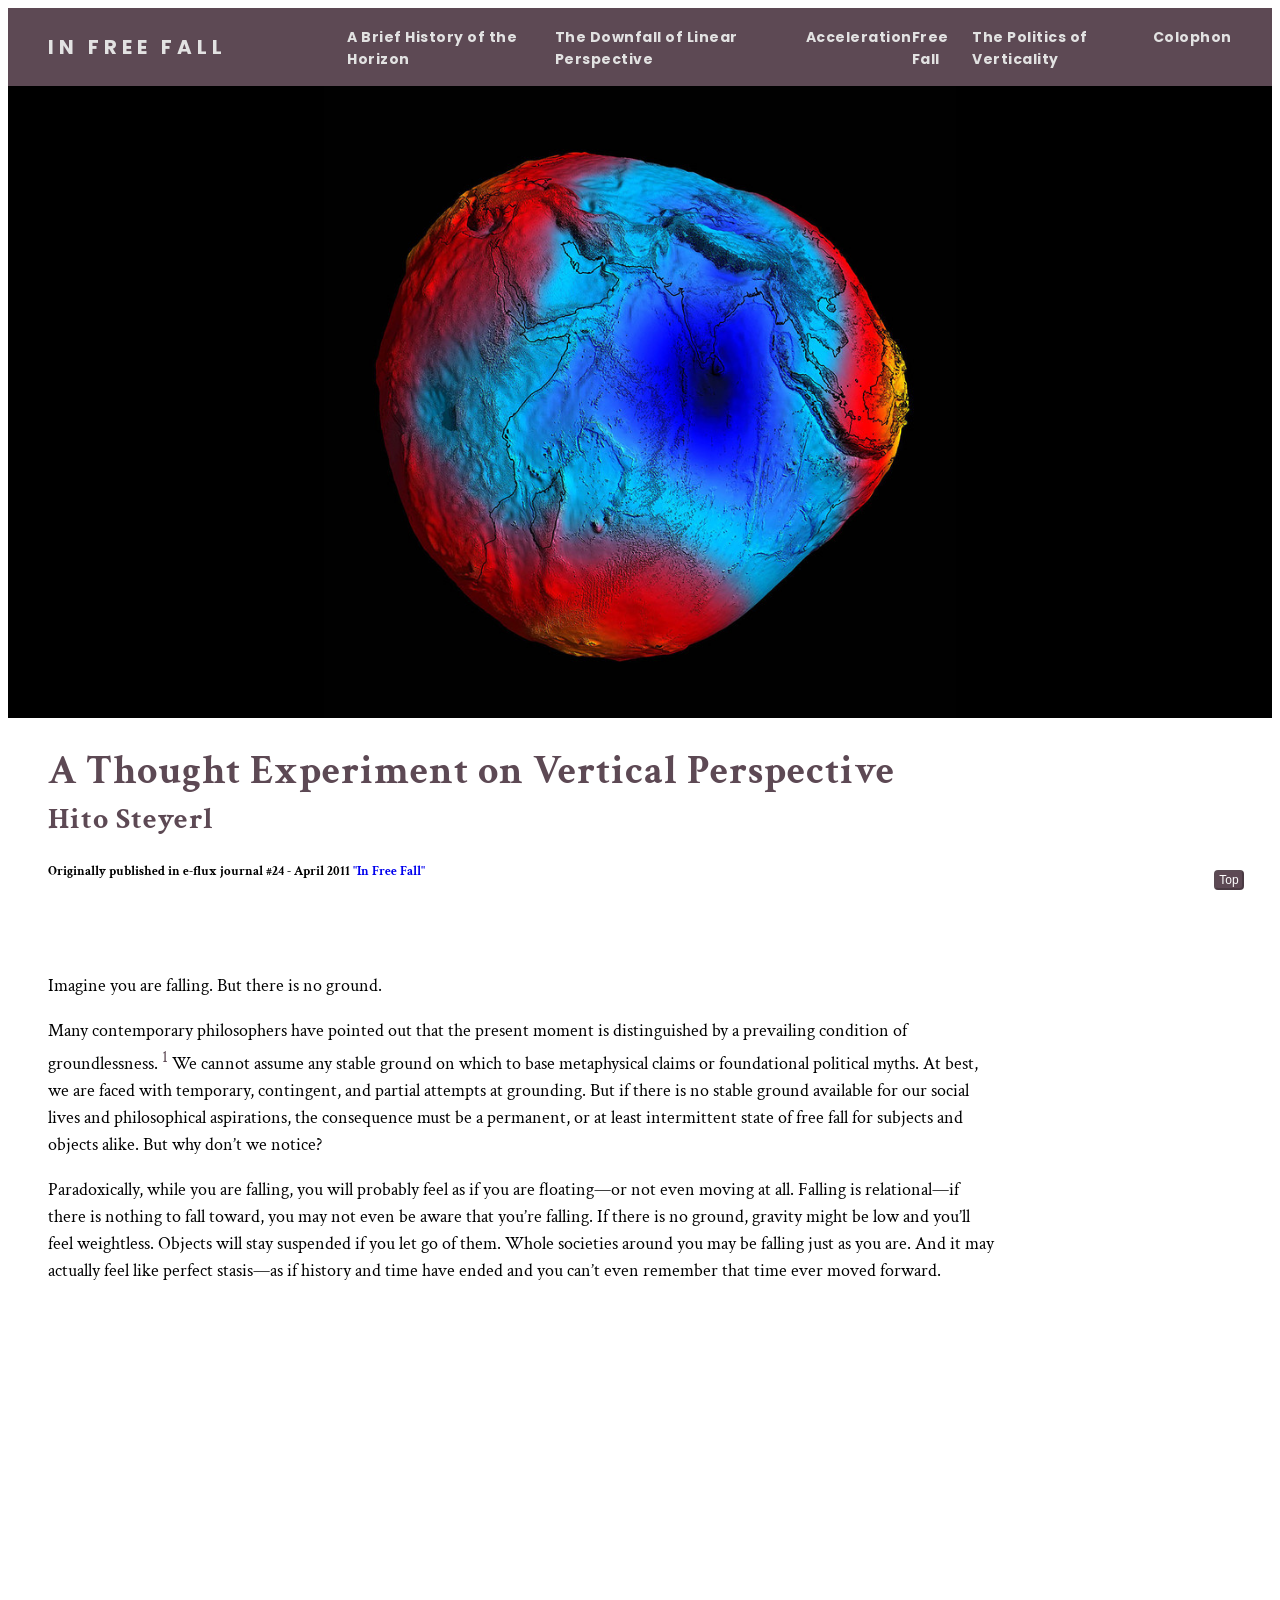
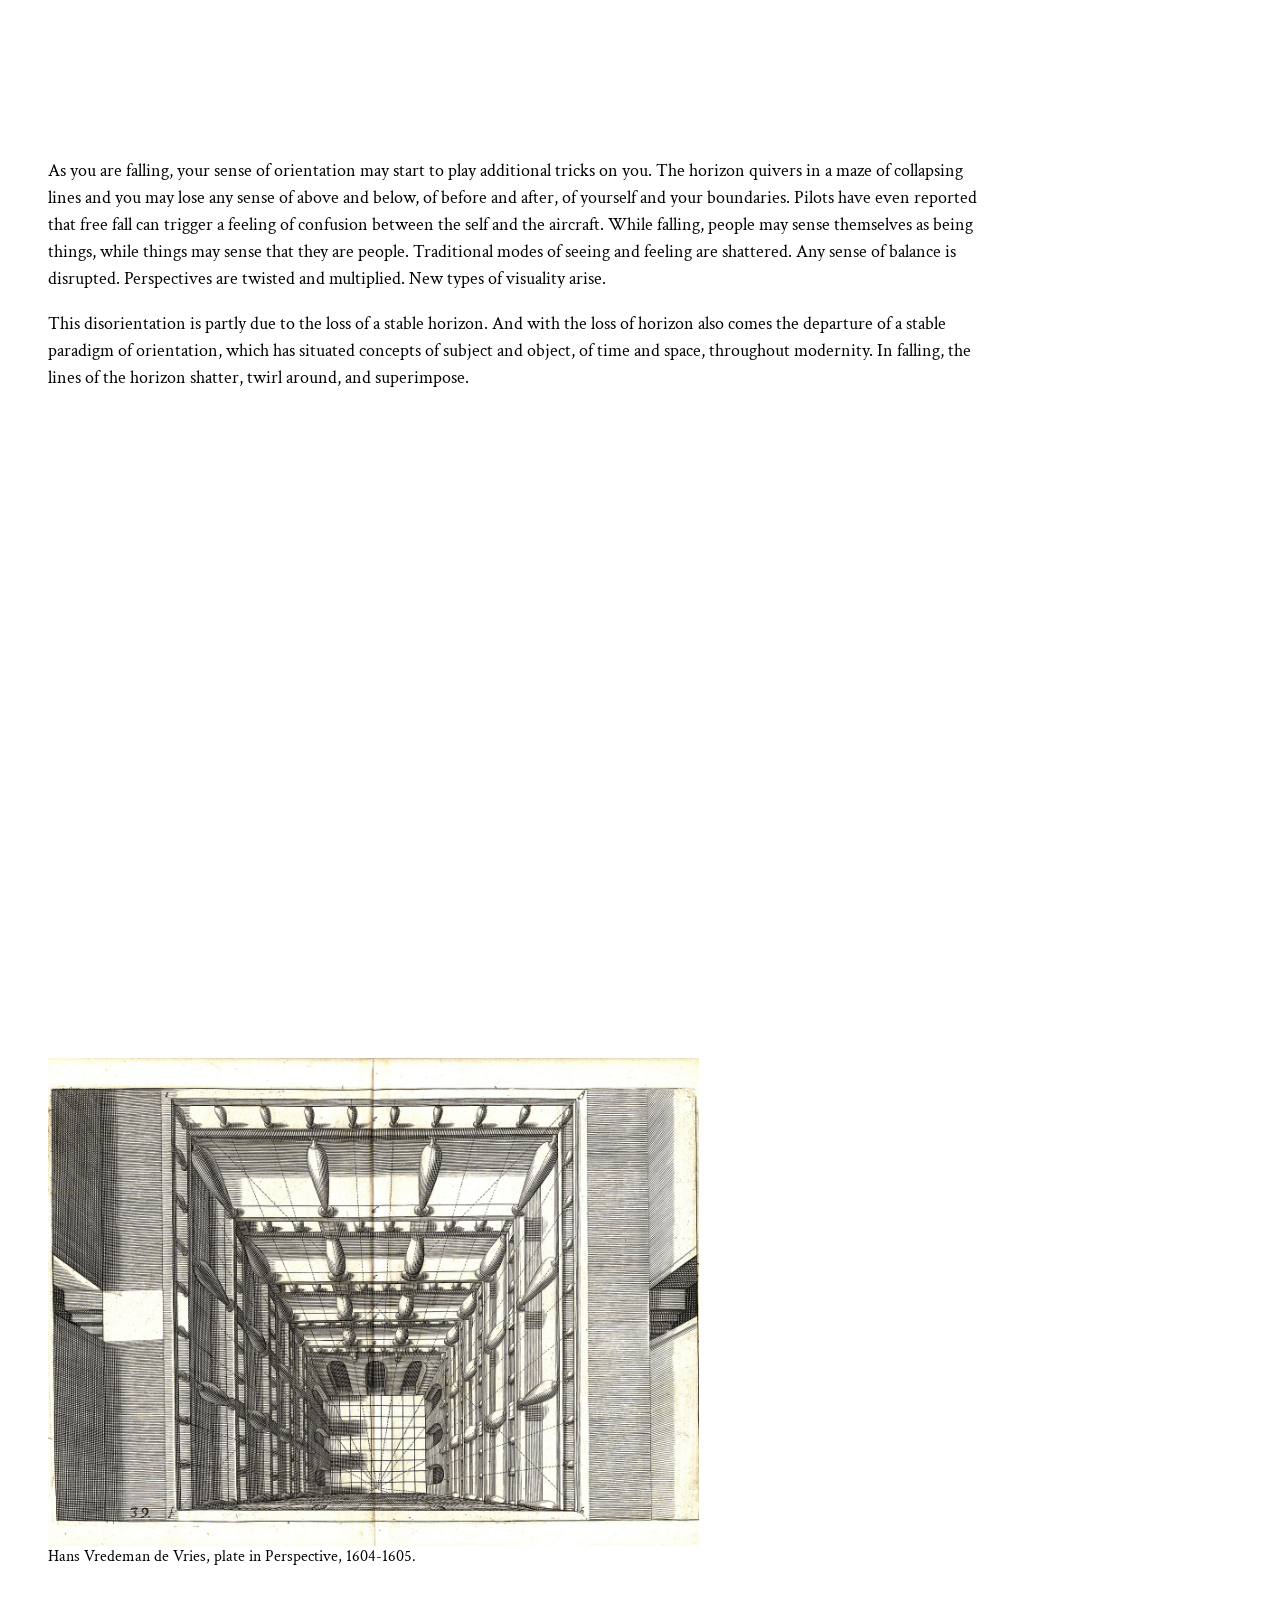
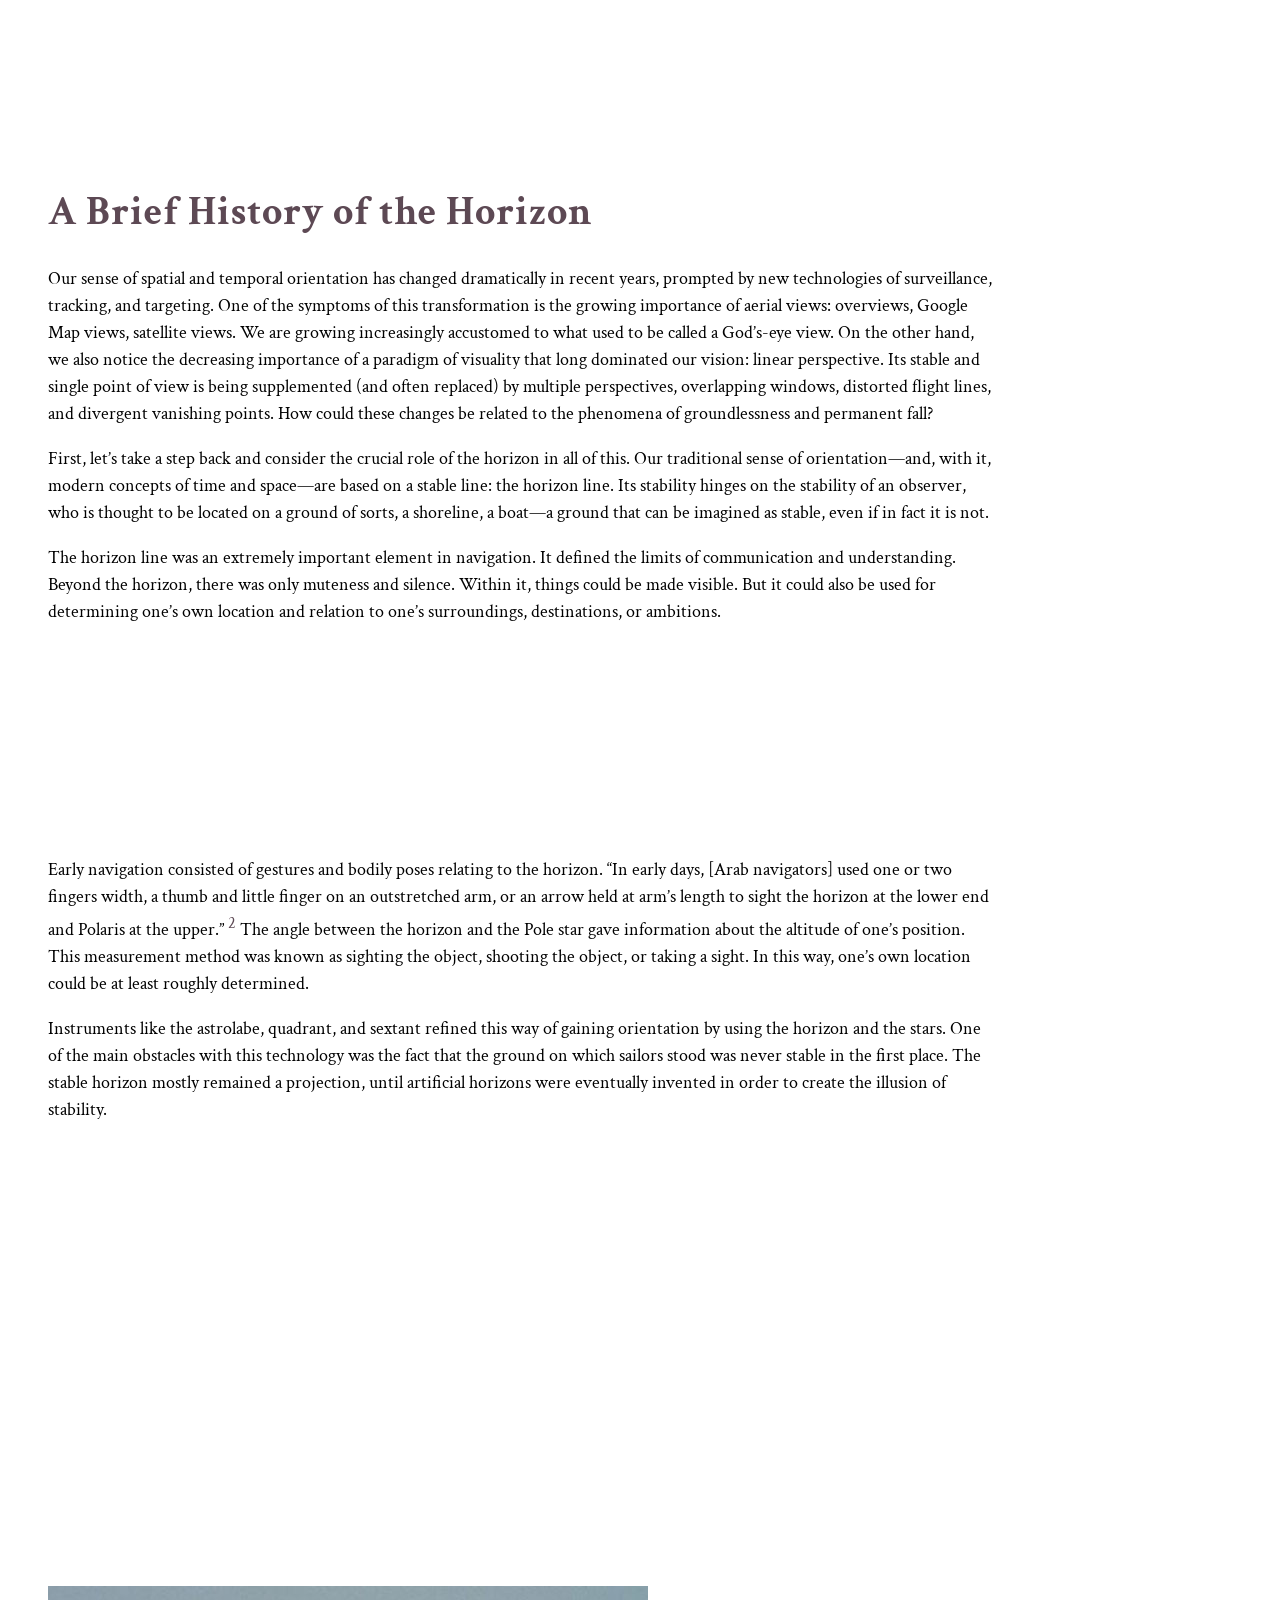
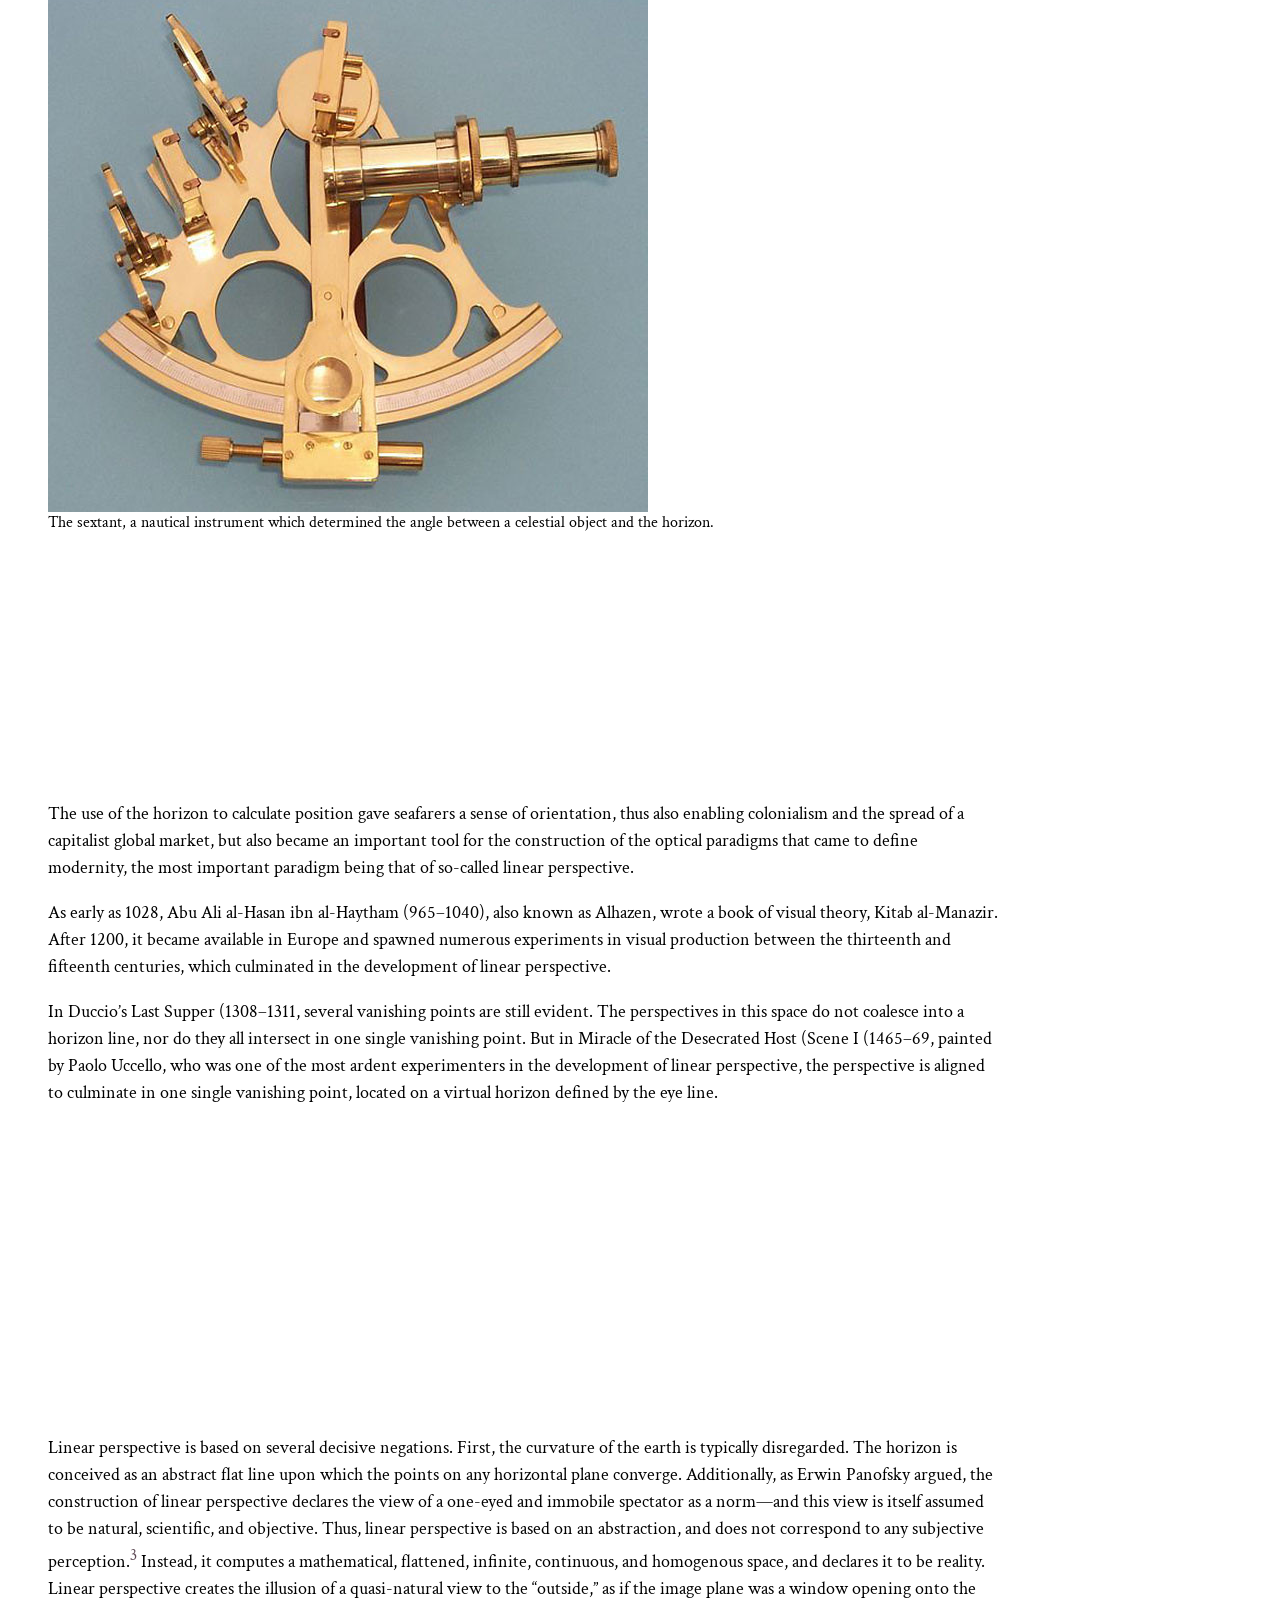
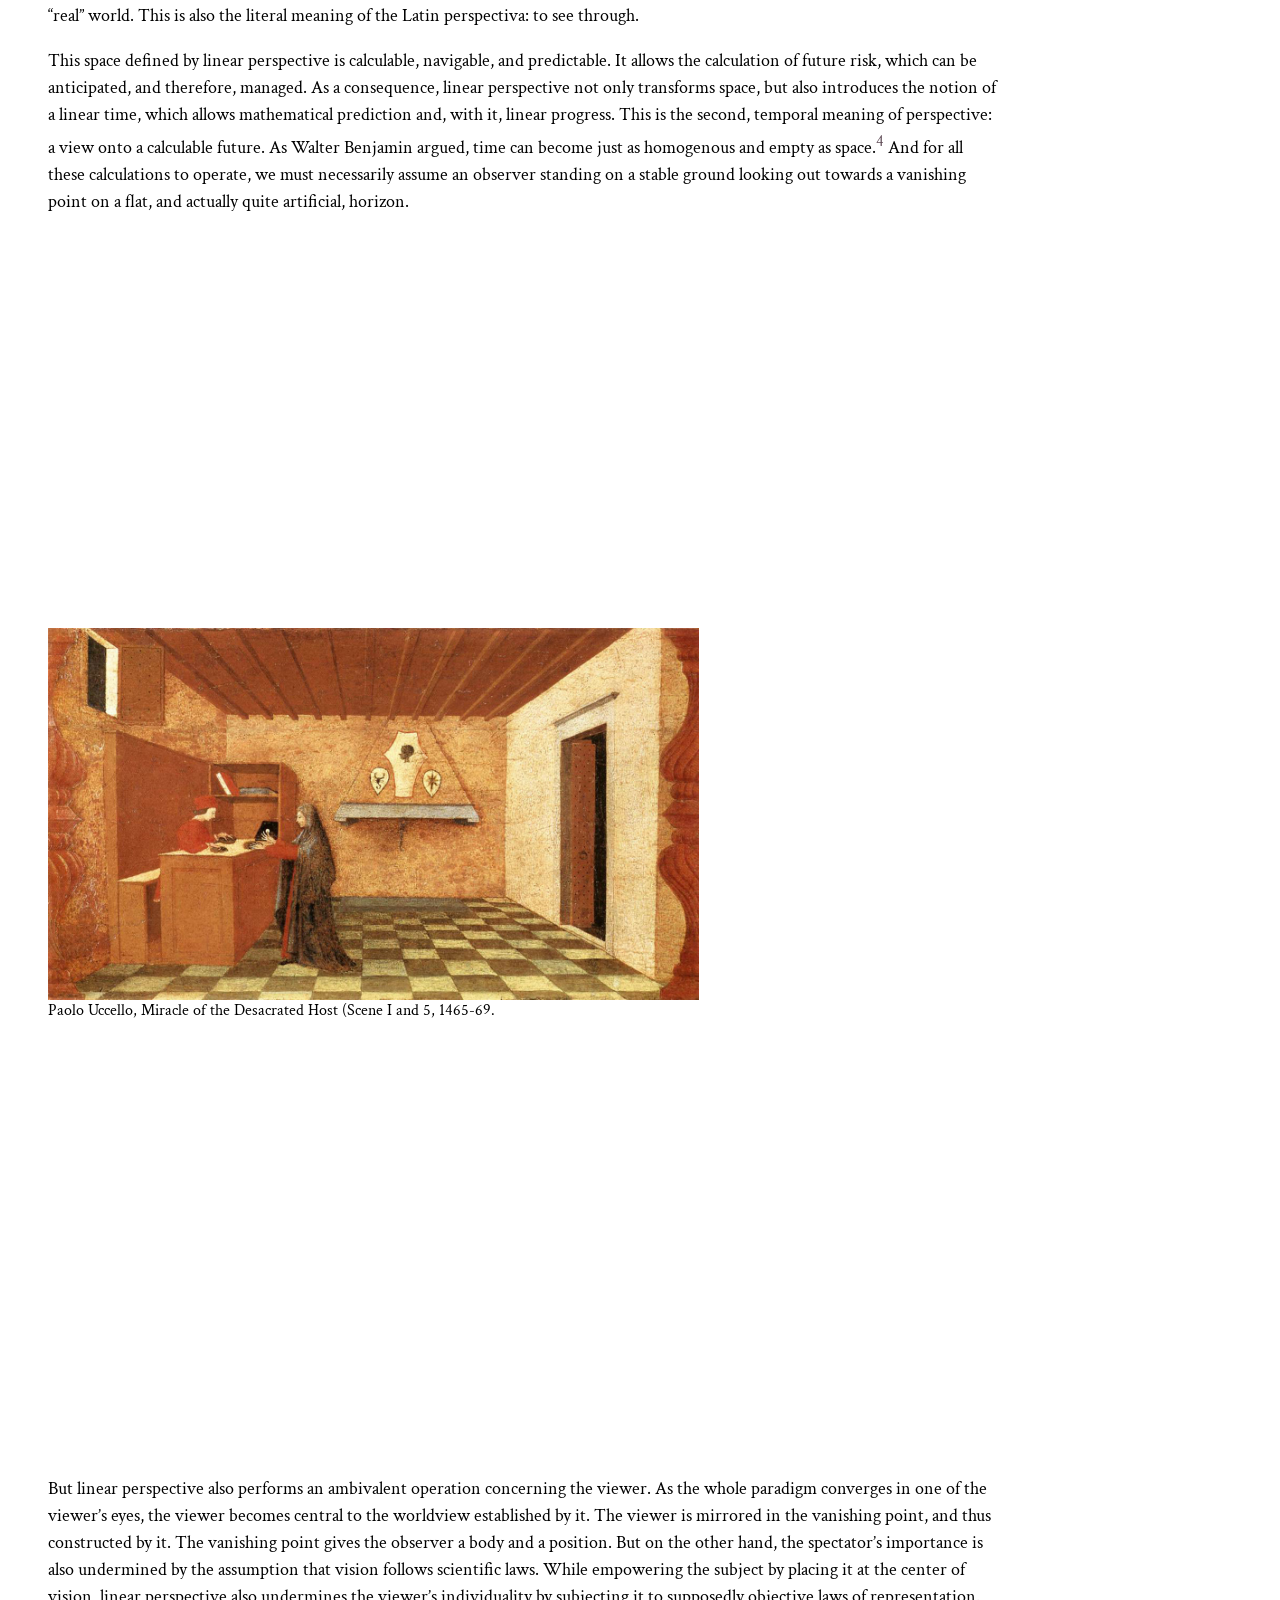
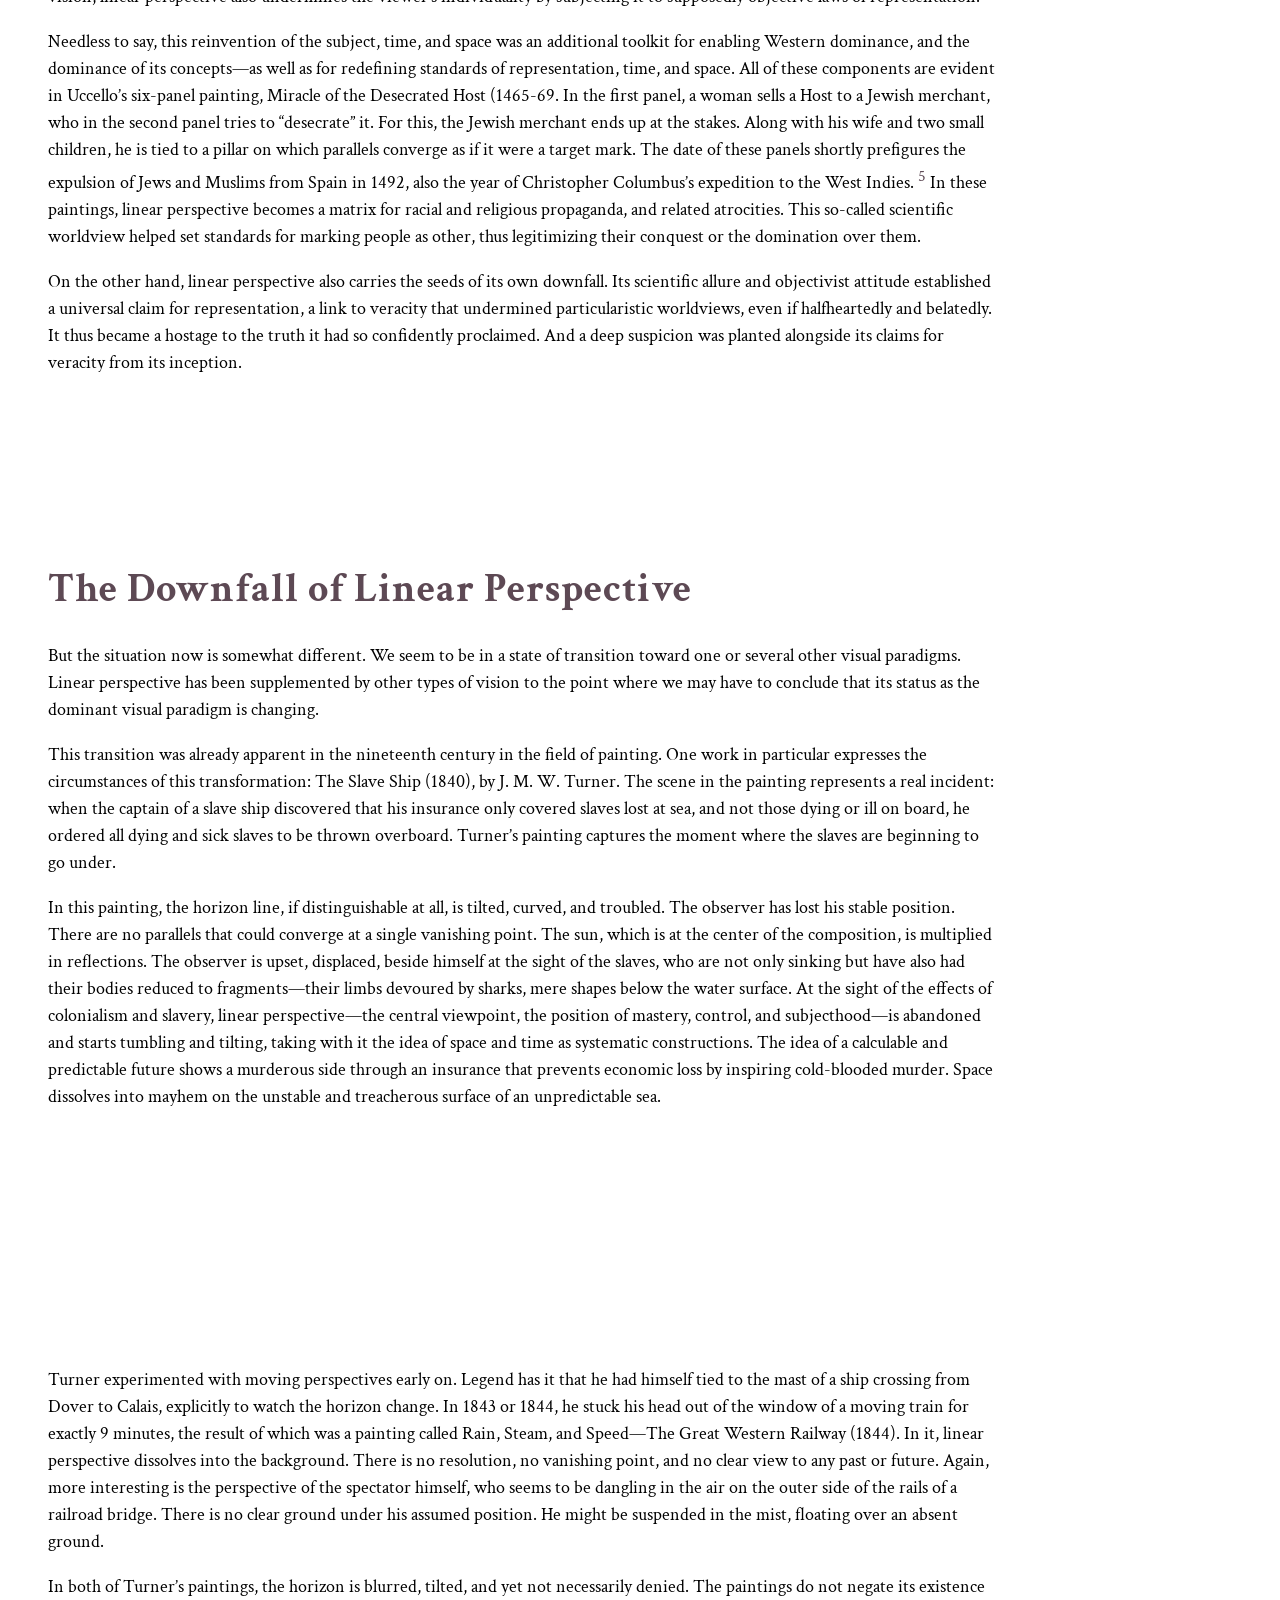
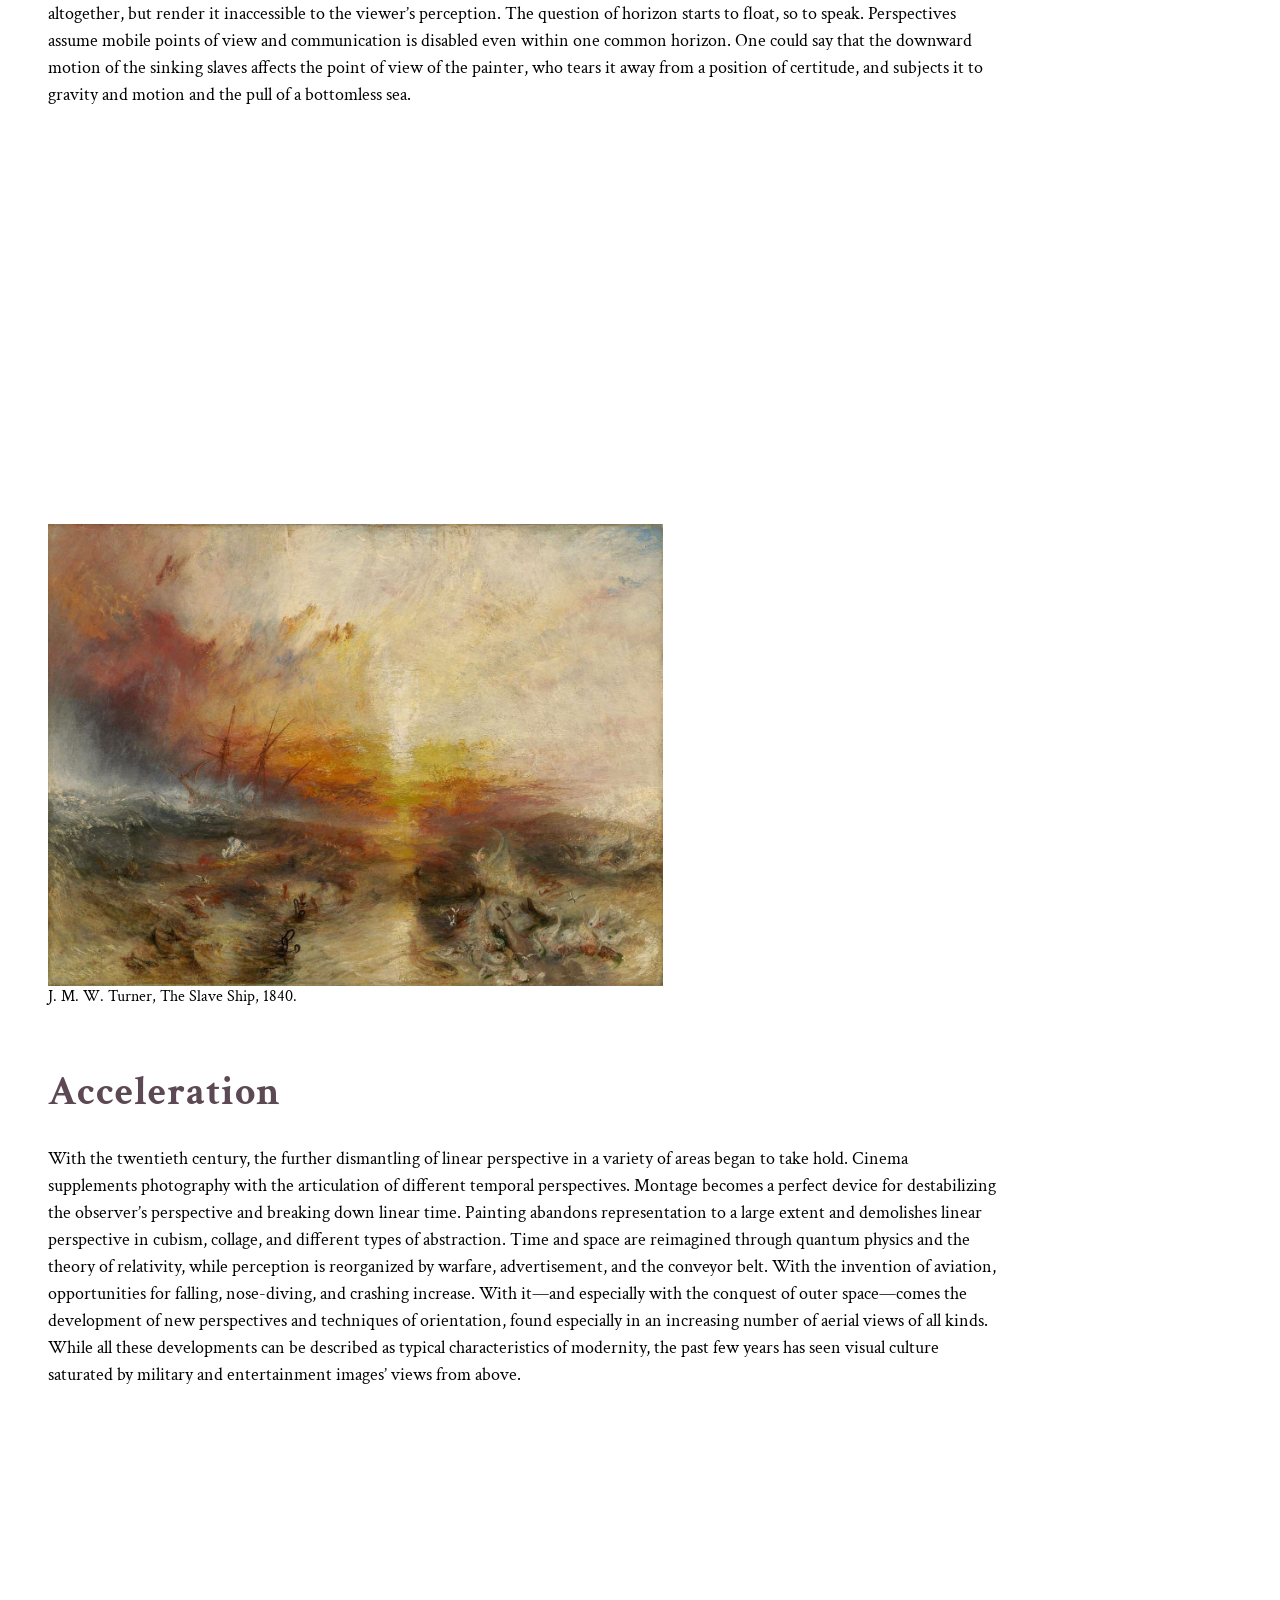
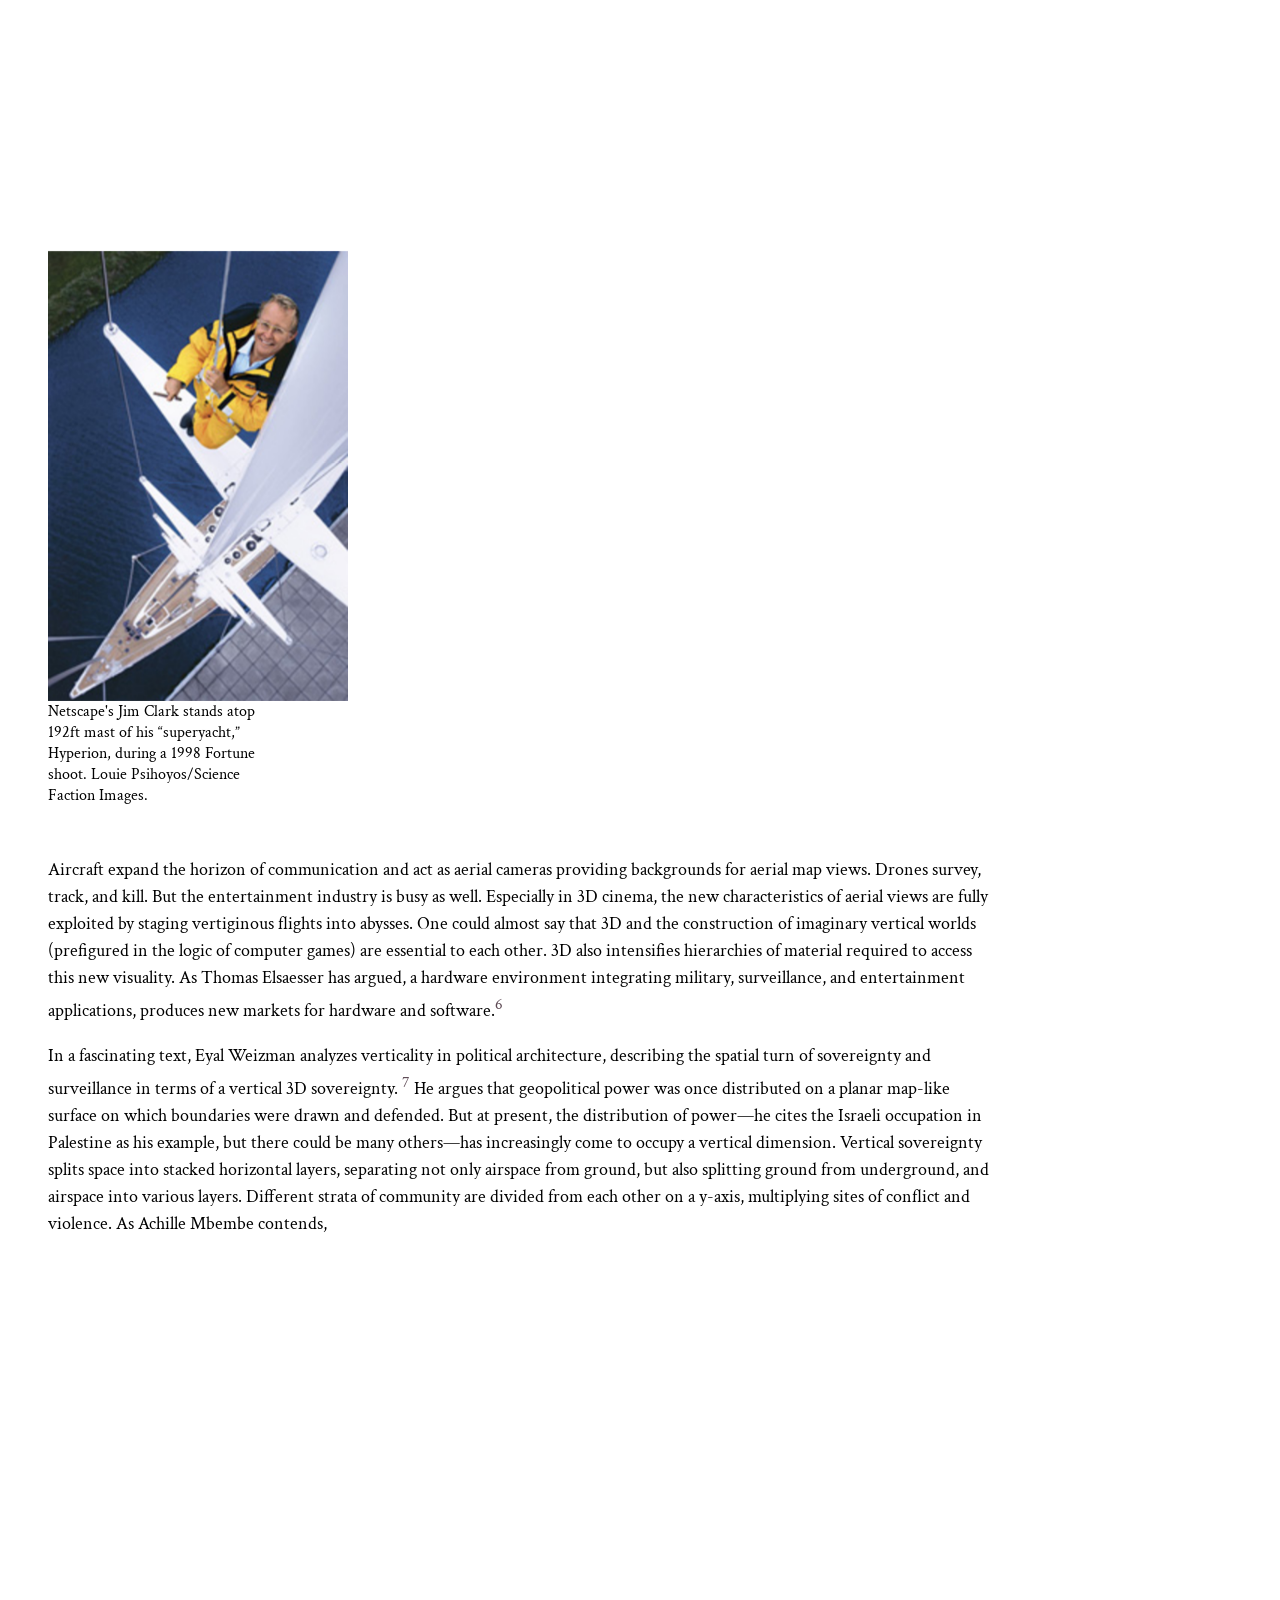
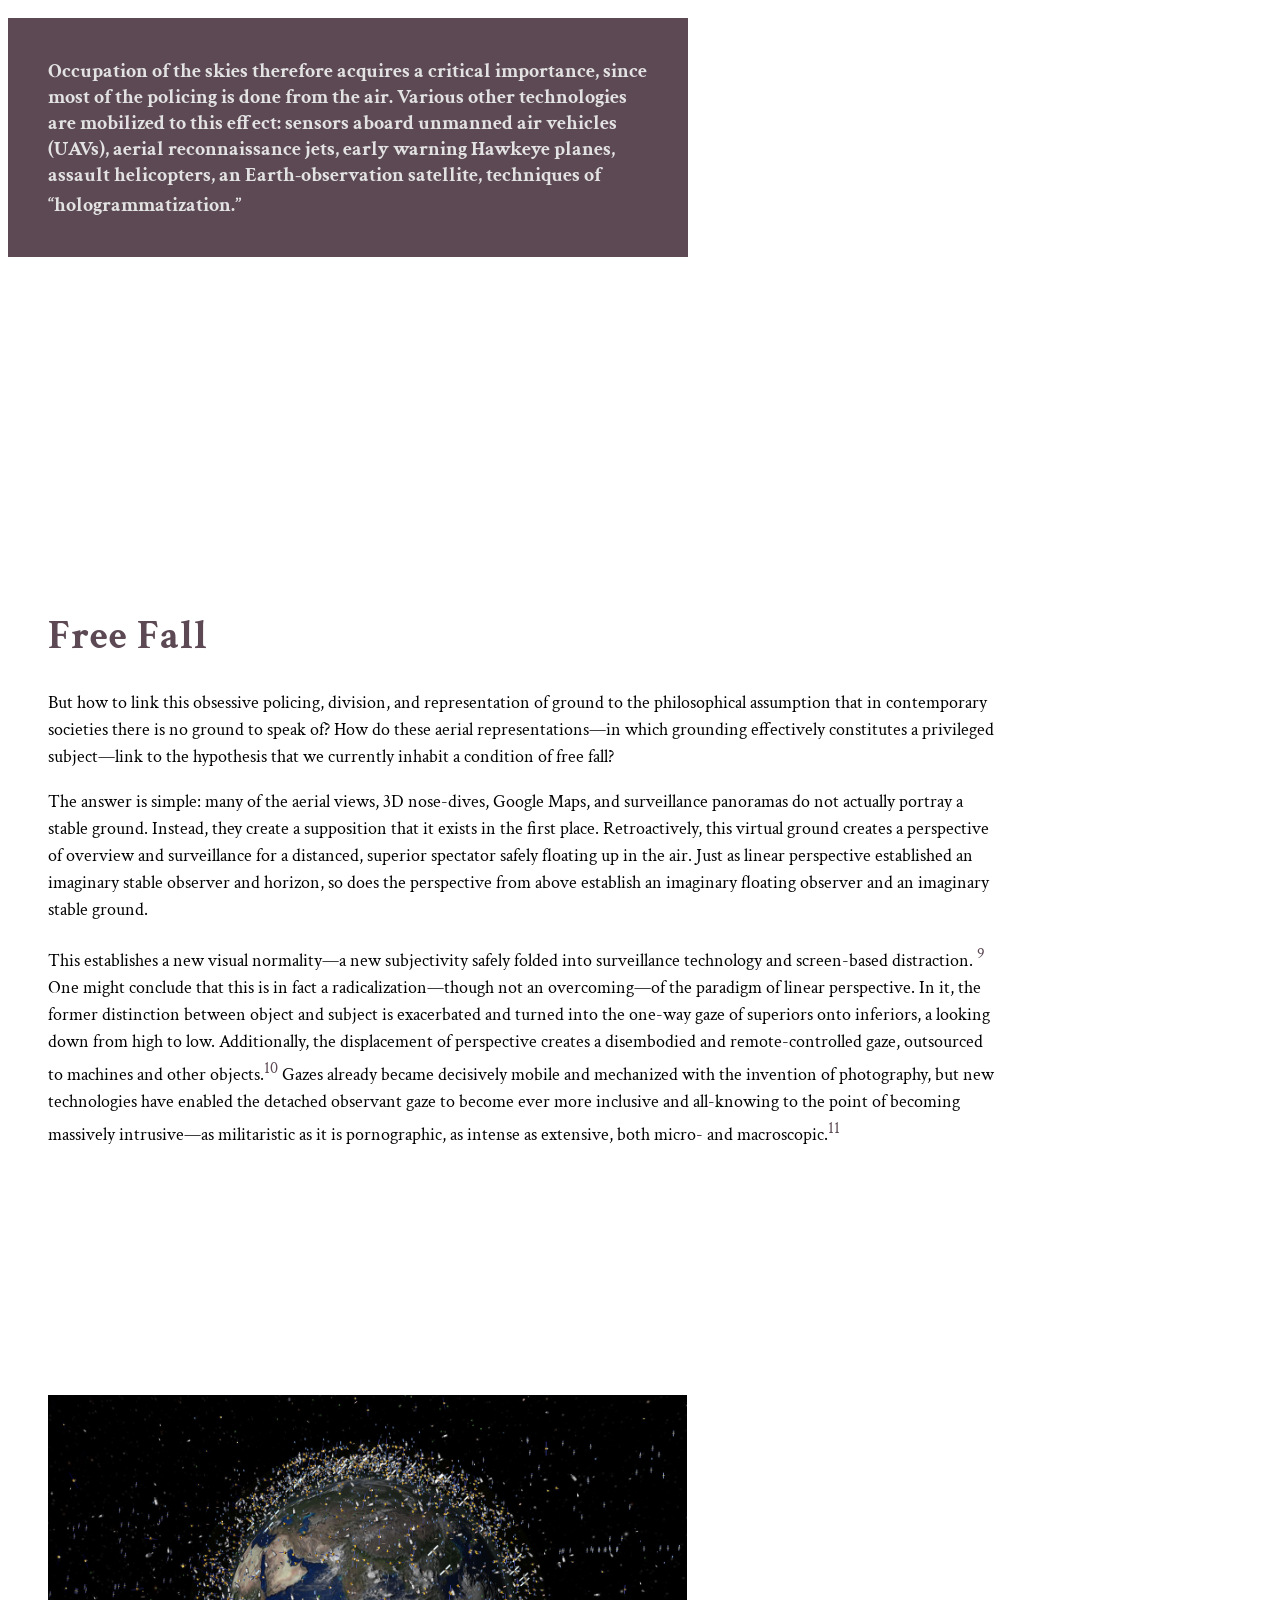
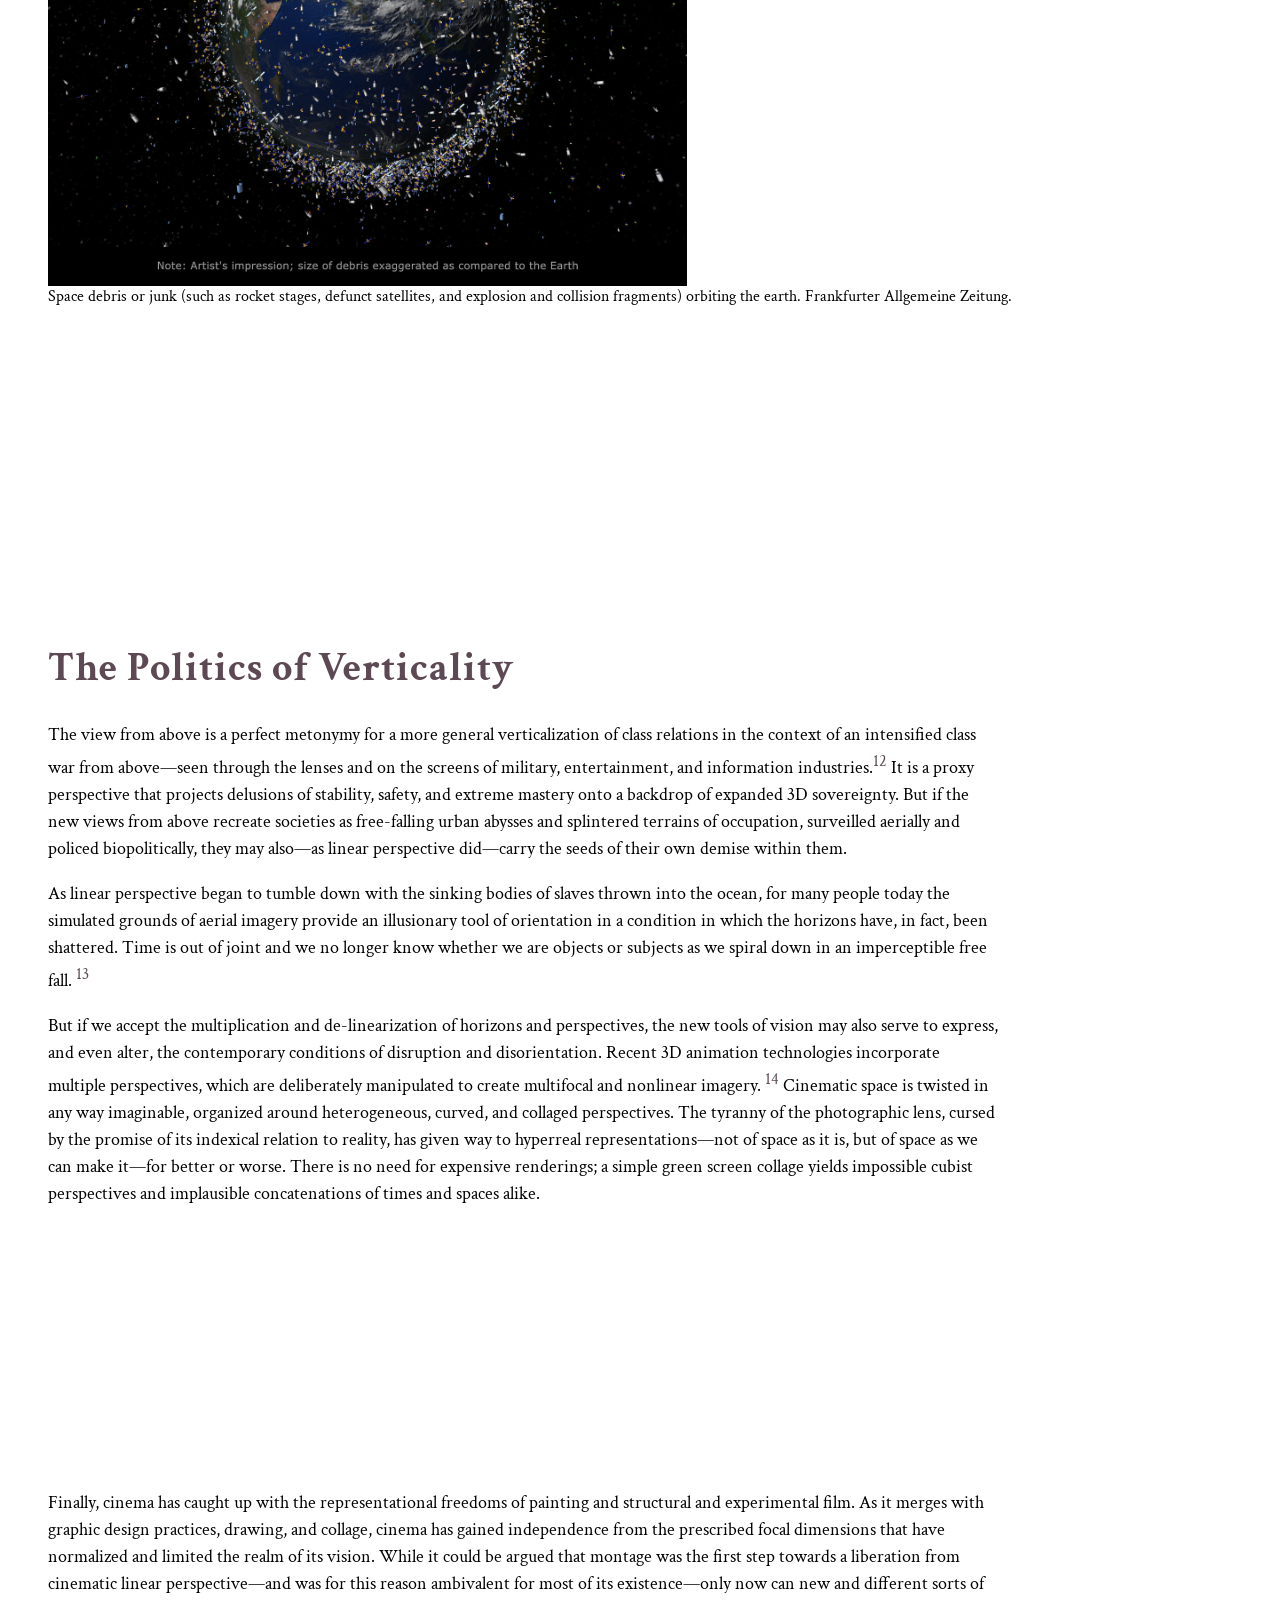
==== commit ef1d1c27: "final web code" ====
--- a/InFreeFallWeb.html
+++ b/InFreeFallWeb.html
@@ -14,10 +14,10 @@
 <body>
     <nav>
         <div class="logo">
-            <h4 class="navigation">IN FREE FALL</h4>
+            <h4 class="navigation"><a href="#toppage">IN FREE FALL</a></h4>
         </div>
         <ul class="nav-links">
-            <li><a href="#toppage">Home</a></li>
+            <!-- <li><a href="#toppage">Home</a></li> -->
             <li><a href="#history">A Brief History of the Horizon</a></li>
             <li><a href="#downfall">The Downfall of Linear Perspective</a></li>
             <li><a href="#acceleration">Acceleration</a></li>
@@ -31,7 +31,8 @@
             <div class="line3"></div>
         </div>
     </nav>
-    <main id="toppage">
+    <main>
+        <div id="toppage"></div>
         <img class="earth" src="Images/earth.jpg" alt="earth" />
         <div class="titles">
             <h1 class="maintitle">A Thought Experiment on Vertical Perspective</h1>
@@ -48,7 +49,8 @@
             </p>
             <p>
                 Many contemporary philosophers have pointed out that the present moment is distinguished by a prevailing
-                condition of groundlessness.<a href="#footnotes" style="text-decoration: none;"><sup>1</sup></a>
+                condition of groundlessness.
+                <a href="#footnotes" style="text-decoration: none;"><sup>1</sup></a>
                 We cannot assume any stable ground on which to base metaphysical claims or foundational political myths.
                 At best, we are faced with temporary, contingent,
                 and partial attempts at grounding. But if there is no stable ground available for our social lives and
@@ -550,17 +552,23 @@
                 University.
             </p>
         </div>
-        <div id="footnotes" class="footnotetitle">
-            <h2>Footnotes</h2>
-
+
+
+
+        <div class="a8">
+            <h2 class="afoot">Footnotes</h2>
+            <div><a name="footnotes"></a></div>
             <p>
                 1. Examples of so-called anti- and post-foundational philosophy are given in the preface to Oliver
                 Marchart’s introductory volume Post-Foundational Political Thought: Political difference in Nancy,
                 Lefort, Badiou and Laclau
-                (Edinburgh:Edinburgh University Press, 1997, 1–10. Briefly speaking, such thought,as proffered by the
-                philosophers under discussion, rejects the idea of a given and stable metaphysical ground and revolves
+                (Edinburgh:Edinburgh University Press, 1997, 1–10. Briefly speaking, such thought,as proffered by
+                the
+                philosophers under discussion, rejects the idea of a given and stable metaphysical ground and
+                revolves
                 around Heideggerian
-                metaphors of abyss and ground, as well as the absence of ground. Ernesto Laclau describes the experience
+                metaphors of abyss and ground, as well as the absence of ground. Ernesto Laclau describes the
+                experience
                 of contingency and groundlessness as a possible experience of freedom.
             </p>
             <p>
@@ -568,17 +576,23 @@
                 http://www.mat.uc.pt/~helios/Mestre/Novemb00/H61iflan.htm.
             </p>
             <p>
-                3. Erwin Panofsky, “Die Perspektive alssymbolische Form,” in Erwin Panofsky:Deutschsprachige Aufsätze
+                3. Erwin Panofsky, “Die Perspektive alssymbolische Form,” in Erwin Panofsky:Deutschsprachige
+                Aufsätze
                 II, ed. Wolfgang Kemp et al. (Berlin: AkademieVerlag, 1998), 664—758.
             </p>
             <p>
-                4. Walter Benjamin, “Theses on the Philosophy ofHistory,” in Illuminations, trans. H.Zohn. (New York:
-                Schocken Books, 1969), 261. See https://www.marxists.org/reference/archive/benjamin/1940/history.htm.
-            </p>
-            <p>
-                5. Etienne Balibar and Immanuel Wallerstein, Race, Nation, Class: Ambiguous Identities(London and New
+                4. Walter Benjamin, “Theses on the Philosophy ofHistory,” in Illuminations, trans. H.Zohn. (New
+                York:
+                Schocken Books, 1969), 261. See
+                https://www.marxists.org/reference/archive/benjamin/1940/history.htm.
+            </p>
+            <p>
+                5. Etienne Balibar and Immanuel Wallerstein, Race, Nation, Class: Ambiguous Identities(London and
+                New
                 York: Verso, 1991).
             </p>
+
+
             <p>
                 6. The following quote by Elsaesser can be seenas blueprint for this paper, whose inspiration derives
                 from an informal conversation with the author: “This means that stereoscopic images and the 3-D movie
@@ -599,6 +613,9 @@
                 the Dog. A Discourse on Digital 3-D Cinema.”See
                 http://www.edit-frankfurt.de/en/magazine/ausgabe-12010/the-dimension-of-depth/the-dimesion-of-depth-and-objects-rushing-towards-us.html.
             </p>
+
+        </div>
+        <div class="a8-2">
             <p>
                 7. Eyal Weizman,“The Politics of Verticality.” See
                 https://www.opendemocracy.net/ecology-politicsverticality/article_801.jsp.
@@ -637,6 +654,8 @@
                 vitality, yet persists as an undead but powerful tool to police the world and control its own
                 reproduction?
             </p>
+        </div>
+        <div class="a8-3">
             <p>
                 12. Paraphrasing Elsaesser’s notion of the“military-surveillance-entertainment complex.” See
                 http://www.edit-frankfurt.de/en/magazine/ausgabe-12010/the-dimension-of-depth/the-dimesion-of-depth-and-objects-rushing-towards-us.html.
@@ -670,6 +689,7 @@
                 https://www.e-flux.com/journal/24/67860/in-free-fall-a-thought-experiment-on-vertical-perspect
                 ive/href=.
             </p>
+        </div>
 
         </div>
 
--- a/style.css
+++ b/style.css
@@ -6,6 +6,10 @@
   box-sizing: border-box;
 }
 
+.navigation a {
+  text-decoration: none;
+  color: rgb(226, 226, 226);
+}
 nav {
   position: sticky;
   top: 0;
@@ -285,163 +289,208 @@
   padding: 2em 2em 2em 2em;
   background: #5d4954;
   margin-left: 0px;
-}
-
-.footnotetitle {
+  margin-bottom: 310px;
+}
+
+/* .footnotetitle {
   position: sticky;
   top: 7vh;
   font-size: 25px;
   background: white;
-}
-
-.footnotetitle p {
+} */
+
+.a1 p {
+  font-size: 18px;
+  max-width: 950px;
+  margin-left: 40px;
+  line-height: 1.5em;
+}
+
+.a1-2 p {
+  font-size: 18px;
+  max-width: 950px;
+  margin-left: 40px;
+  line-height: 1.5em;
+}
+
+.a2 p {
+  font-size: 18px;
+  max-width: 950px;
+  margin-left: 40px;
+  line-height: 1.5em;
+}
+
+.a2-2 p {
+  font-size: 18px;
+  max-width: 950px;
+  margin-left: 40px;
+  line-height: 1.5em;
+}
+
+.a2-3 p {
+  font-size: 18px;
+  max-width: 950px;
+  margin-left: 40px;
+  line-height: 1.5em;
+}
+
+.a2-4 p {
+  font-size: 18px;
+  max-width: 950px;
+  margin-left: 40px;
+  line-height: 1.5em;
+}
+
+.a2-5 p {
+  font-size: 18px;
+  max-width: 950px;
+  margin-left: 40px;
+  line-height: 1.5em;
+}
+
+.a3 p {
+  font-size: 18px;
+  max-width: 950px;
+  margin-left: 40px;
+  line-height: 1.5em;
+}
+
+.a3-2 p {
+  font-size: 18px;
+  max-width: 950px;
+  margin-left: 40px;
+  line-height: 1.5em;
+}
+
+.a4 p {
+  font-size: 18px;
+  max-width: 950px;
+  margin-left: 40px;
+  line-height: 1.5em;
+}
+
+.a4-2 p {
+  font-size: 18px;
+  max-width: 950px;
+  margin-left: 40px;
+  line-height: 1.5em;
+}
+
+.a5 p {
+  font-size: 18px;
+  max-width: 950px;
+  margin-left: 40px;
+  line-height: 1.5em;
+}
+
+.a6 p {
+  font-size: 18px;
+  max-width: 950px;
+  margin-left: 40px;
+  line-height: 1.5em;
+}
+
+.a6-2 p {
+  font-size: 18px;
+  max-width: 950px;
+  margin-left: 40px;
+  line-height: 1.5em;
+}
+
+.a6-3 p {
+  font-size: 18px;
+  max-width: 950px;
+  margin-left: 40px;
+  line-height: 1.5em;
+}
+
+.a7 p {
+  font-size: 18px;
+  max-width: 950px;
+  margin-left: 40px;
+  line-height: 1.5em;
+}
+
+.a8 p {
   font-size: 14px;
   background: white;
   max-width: 600px;
   padding-left: 30px;
 }
 
-#footnotes {
-  background: white;
-}
-
-.a1 p {
-  font-size: 18px;
-  max-width: 950px;
-  min-width: min-content;
-  /* margin-right: 900px; */
-  margin-left: 40px;
-  line-height: 1.5em;
-}
-
-.a1-2 p {
-  font-size: 18px;
-  max-width: 950px;
-  margin-left: 40px;
-  line-height: 1.5em;
-}
-
-.a2 p {
-  font-size: 18px;
-  max-width: 950px;
-  margin-left: 40px;
-  line-height: 1.5em;
-}
-
-.a2-2 p {
-  font-size: 18px;
-  max-width: 950px;
-  margin-left: 40px;
-  line-height: 1.5em;
-}
-
-.a2-3 p {
-  font-size: 18px;
-  max-width: 950px;
-  margin-left: 40px;
-  line-height: 1.5em;
-}
-
-.a2-4 p {
-  font-size: 18px;
-  max-width: 950px;
-  margin-left: 40px;
-  line-height: 1.5em;
-}
-
-.a2-5 p {
-  font-size: 18px;
-  max-width: 950px;
-  margin-left: 40px;
-  line-height: 1.5em;
-}
-
-.a3 p {
-  font-size: 18px;
-  max-width: 950px;
-  margin-left: 40px;
-  line-height: 1.5em;
-}
-
-.a3-2 p {
-  font-size: 18px;
-  max-width: 950px;
-  margin-left: 40px;
-  line-height: 1.5em;
-}
-
-.a4 p {
-  font-size: 18px;
-  max-width: 950px;
-  margin-left: 40px;
-  line-height: 1.5em;
-}
-
-.a4-2 p {
-  font-size: 18px;
-  max-width: 950px;
-  margin-left: 40px;
-  line-height: 1.5em;
-}
-
-.a5 p {
-  font-size: 18px;
-  max-width: 950px;
-  margin-left: 40px;
-  line-height: 1.5em;
-}
-
-.a6 p {
-  font-size: 18px;
-  max-width: 950px;
-  margin-left: 40px;
-  line-height: 1.5em;
-}
-
-.a6-2 p {
-  font-size: 18px;
-  max-width: 950px;
-  margin-left: 40px;
-  line-height: 1.5em;
-}
-
-.a6-3 p {
-  font-size: 18px;
-  max-width: 950px;
-  margin-left: 40px;
-  line-height: 1.5em;
-}
-
-.a7 p {
-  font-size: 18px;
-  max-width: 950px;
-  margin-left: 40px;
-  line-height: 1.5em;
+.a8-2 p {
+  font-size: 14px;
+  background: white;
+  max-width: 600px;
+  padding-left: 30px;
+}
+
+.a8-3 p {
+  font-size: 14px;
+  background: white;
+  max-width: 600px;
+  padding-left: 30px;
 }
 
 /* Article Sections */
 
 .a1 {
-  z-index: -1;
+  /* z-index: -1; */
   padding-top: 2em;
   width: 100%;
   height: 87%;
   position: sticky;
+  top: 7vh;
+  background: white;
+}
+
+.a1-2 {
+  width: 100%;
+  height: 75%;
+  position: sticky;
+  top: 7vh;
+  background: white;
+  padding-top: 1em;
+  padding-bottom: 15em;
+}
+
+.a2 {
+  padding-top: 1em;
+  width: 100%;
+  height: 75%;
+  position: sticky;
+  top: 7vh;
+  background: white;
+}
+
+.a2-2 {
+  padding-top: 1em;
+  width: 100%;
+  height: 81%;
+  position: sticky;
   top: 8vh;
   background: white;
 }
 
-.a1-2 {
-  width: 100%;
-  height: 65%;
-  position: sticky;
-  top: 8vh;
-  background: white;
-  padding-top: 0.5em;
-  padding-bottom: 15em;
-}
-
-.a2 {
+.a2-3 {
+  padding-top: 1em;
+  width: 100%;
+  height: 70%;
+  position: sticky;
+  top: 7vh;
+  background: white;
+}
+
+.a2-4 {
+  padding-top: 1em;
+  width: 100%;
+  height: 90%;
+  position: sticky;
+  top: 7vh;
+  background: white;
+}
+
+.a2-5 {
   padding-top: 1em;
   width: 100%;
   height: 75%;
@@ -450,25 +499,7 @@
   background: white;
 }
 
-.a2-2 {
-  padding-top: 1em;
-  width: 100%;
-  height: 81%;
-  position: sticky;
-  top: 8vh;
-  background: white;
-}
-
-.a2-3 {
-  padding-top: 1em;
-  width: 100%;
-  height: 70%;
-  position: sticky;
-  top: 7vh;
-  background: white;
-}
-
-.a2-4 {
+.a3 {
   padding-top: 1em;
   width: 100%;
   height: 90%;
@@ -477,16 +508,16 @@
   background: white;
 }
 
-.a2-5 {
-  padding-top: 1em;
-  width: 100%;
-  height: 75%;
-  position: sticky;
-  top: 7vh;
-  background: white;
-}
-
-.a3 {
+.a3-2 {
+  padding-top: 1em;
+  width: 100%;
+  height: 86%;
+  position: sticky;
+  top: 7vh;
+  background: white;
+}
+
+.a4 {
   padding-top: 1em;
   width: 100%;
   height: 90%;
@@ -495,7 +526,7 @@
   background: white;
 }
 
-.a3-2 {
+.a4-2 {
   padding-top: 1em;
   width: 100%;
   height: 86%;
@@ -504,7 +535,7 @@
   background: white;
 }
 
-.a4 {
+.a5 {
   padding-top: 1em;
   width: 100%;
   height: 90%;
@@ -513,24 +544,6 @@
   background: white;
 }
 
-.a4-2 {
-  padding-top: 1em;
-  width: 100%;
-  height: 86%;
-  position: sticky;
-  top: 7vh;
-  background: white;
-}
-
-.a5 {
-  padding-top: 1em;
-  width: 100%;
-  height: 90%;
-  position: sticky;
-  top: 7vh;
-  background: white;
-}
-
 .a6 {
   padding-top: 1em;
   width: 100%;
@@ -545,7 +558,7 @@
   width: 100%;
   height: 95%;
   position: sticky;
-  top: 8vh;
+  top: 7vh;
   background: white;
 }
 
@@ -567,7 +580,40 @@
   padding-top: 1em;
   padding-right: 100%;
 }
-
+.afoot {
+  position: sticky;
+  top: 7vh;
+  background: white;
+}
+.a8 {
+  width: 600px;
+  height: 86%;
+  position: sticky;
+  top: 7vh;
+  background: white;
+  padding-top: 1em;
+  padding-right: 100%;
+}
+
+.a8-2 {
+  width: 600px;
+  height: 86%;
+  position: sticky;
+  top: 7vh;
+  background: white;
+  padding-top: 1em;
+  padding-right: 100%;
+}
+
+.a8-3 {
+  width: 600px;
+  height: 108%;
+  position: sticky;
+  top: 7vh;
+  background: white;
+  padding-top: 1em;
+  padding-right: 100%;
+}
 /*On Hover Color Change*/
 #myBtn:hover {
   background-color: rgb(226, 226, 226);
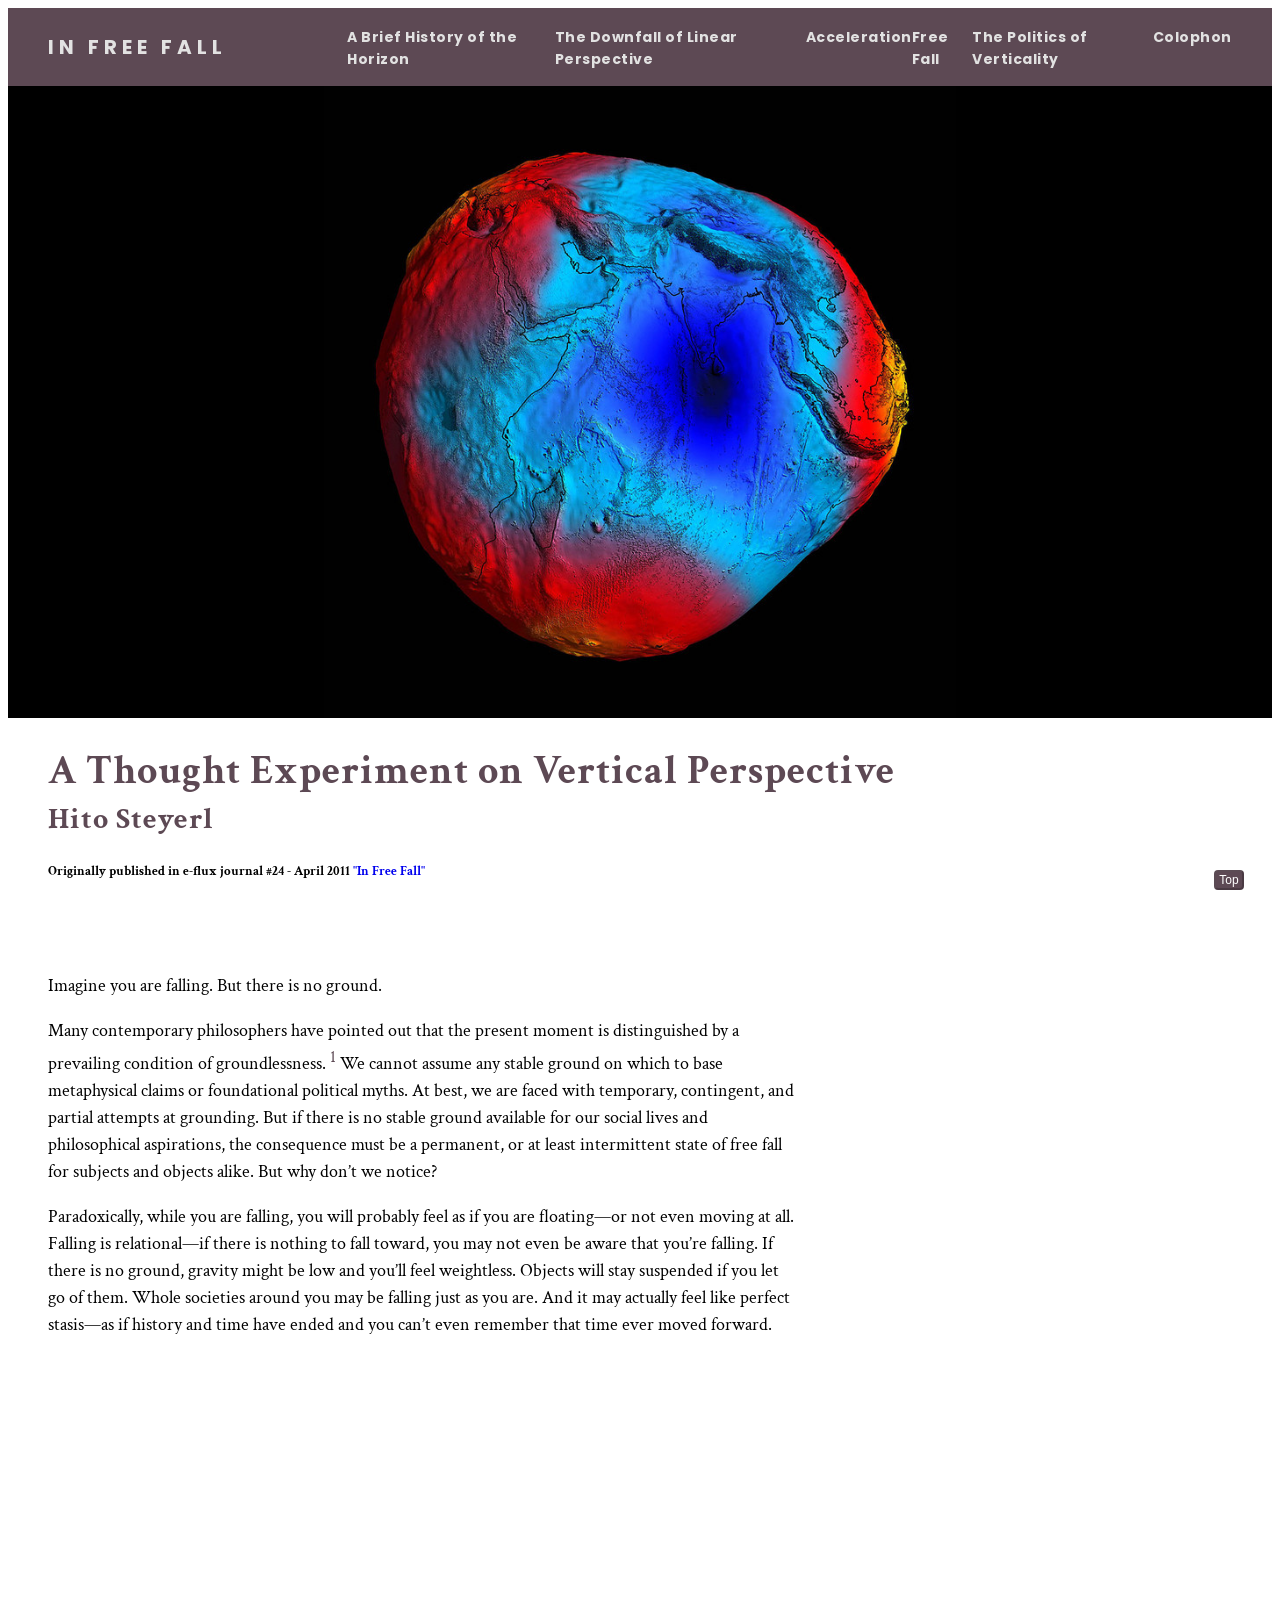
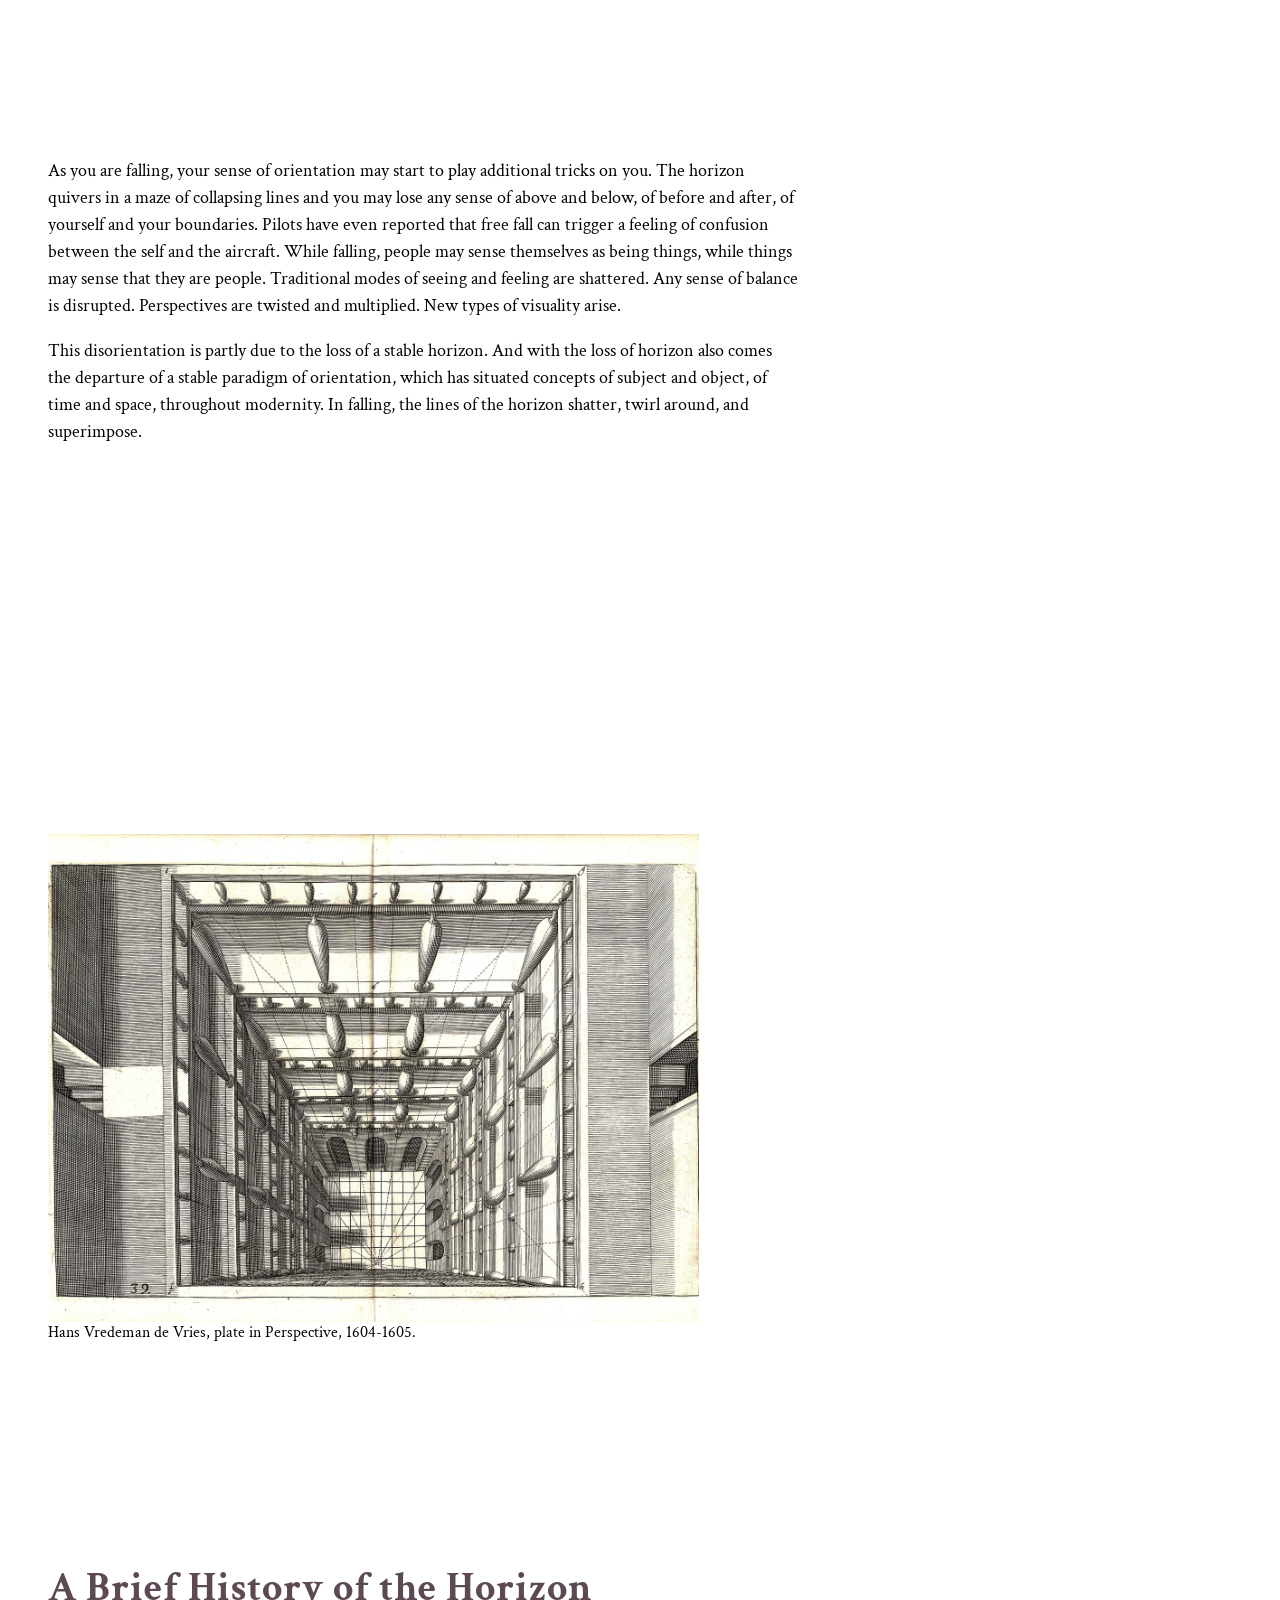
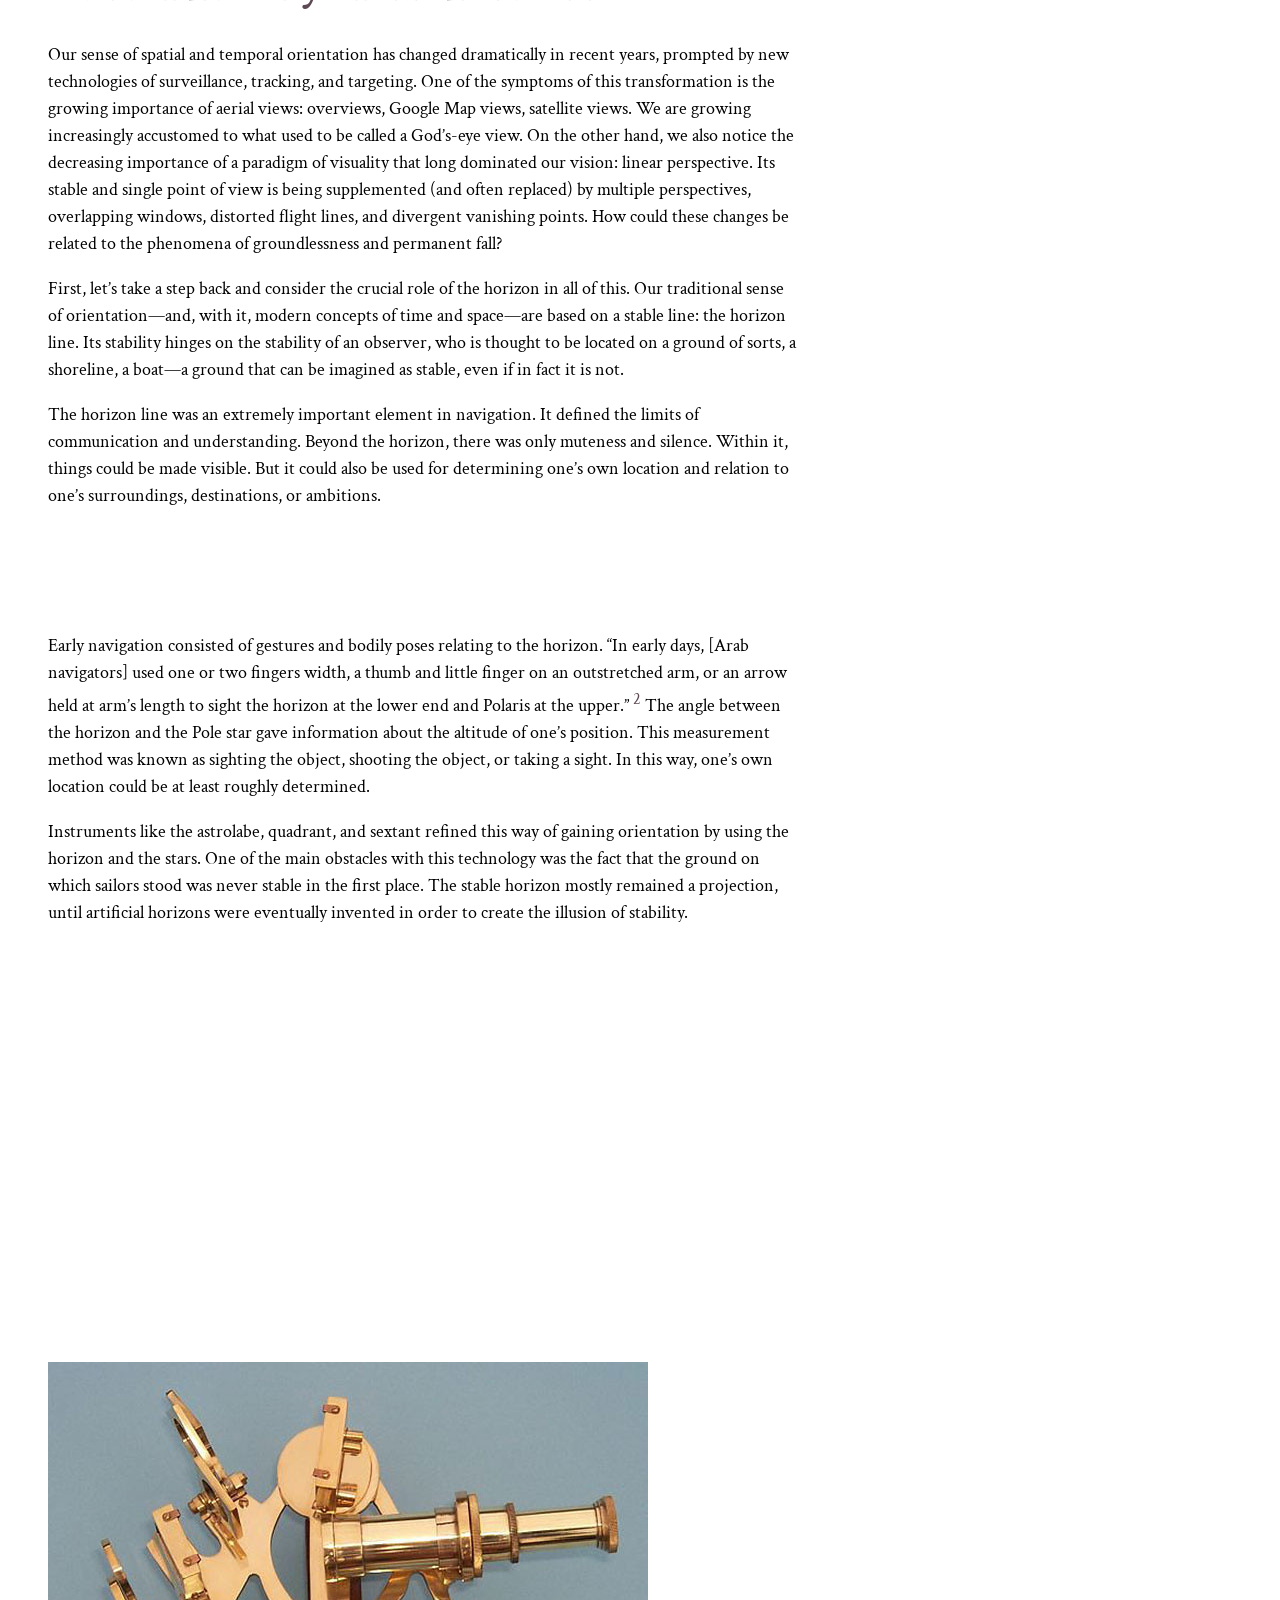
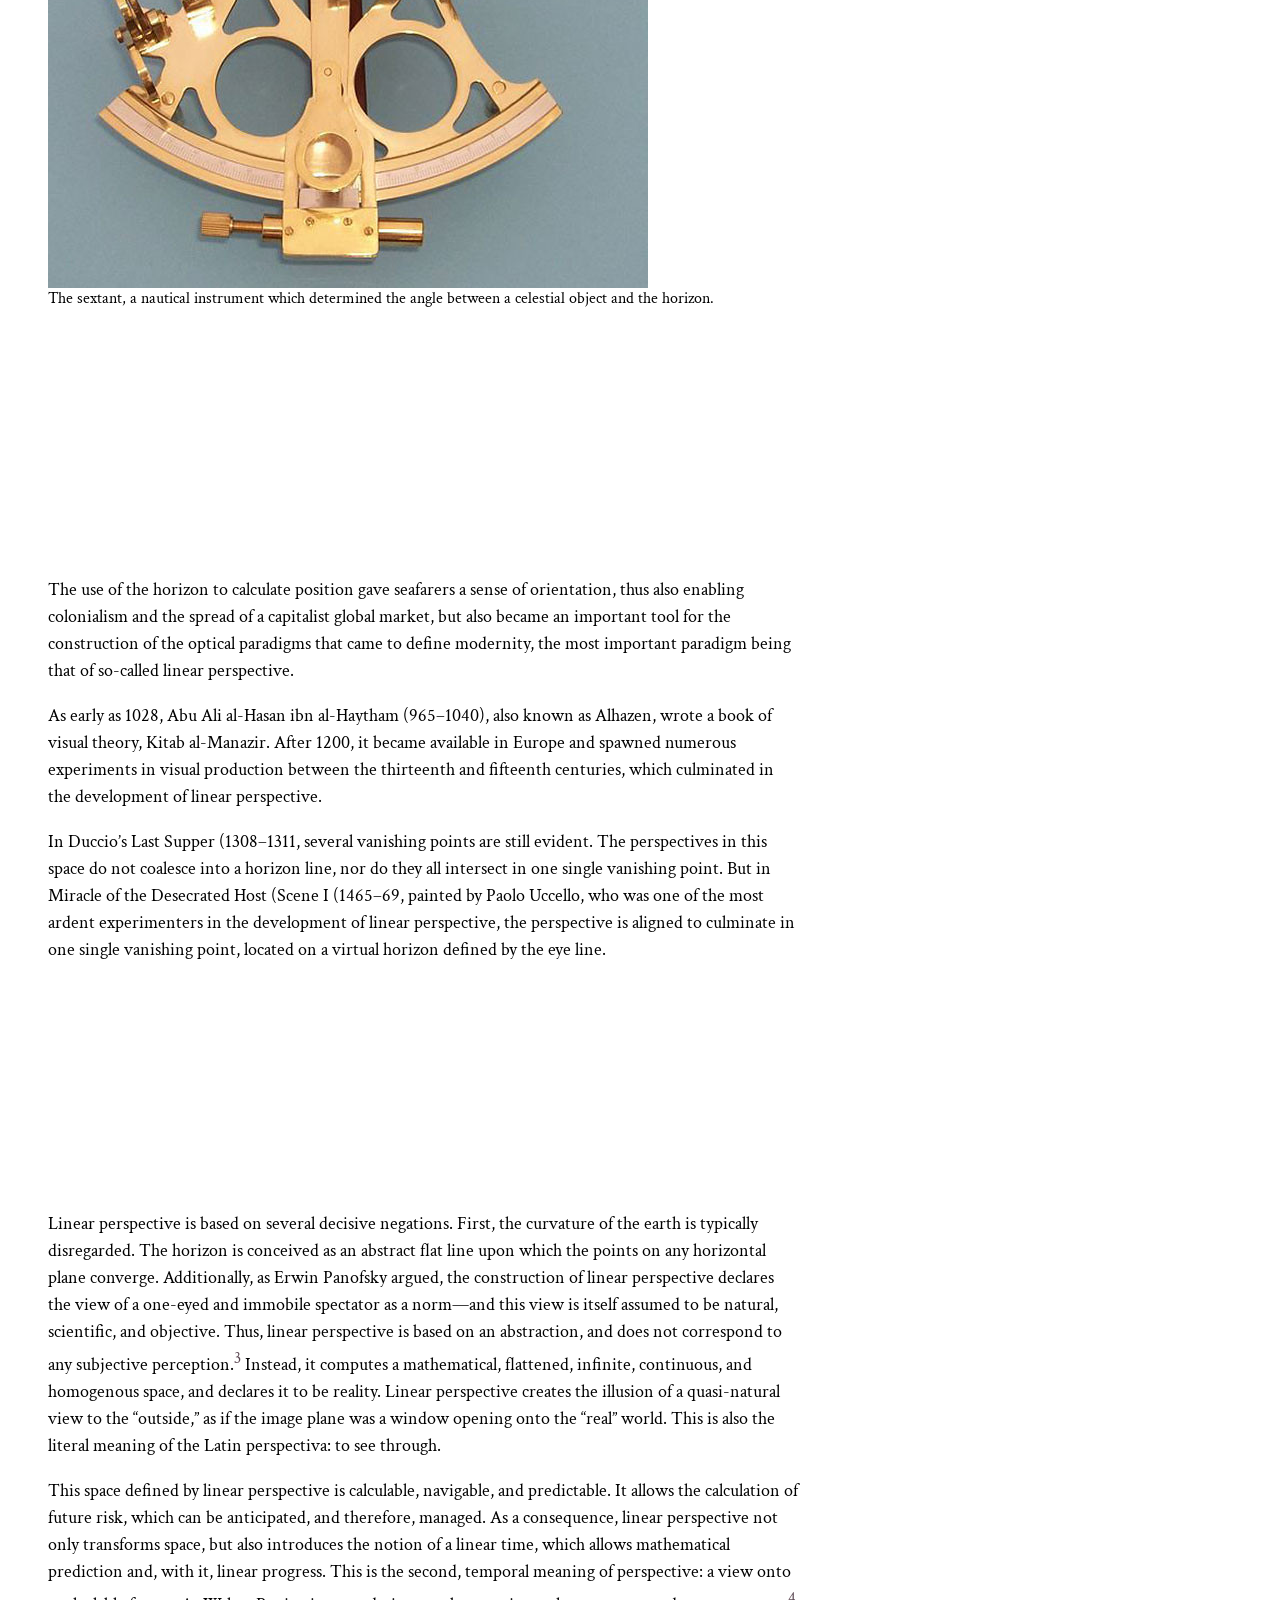
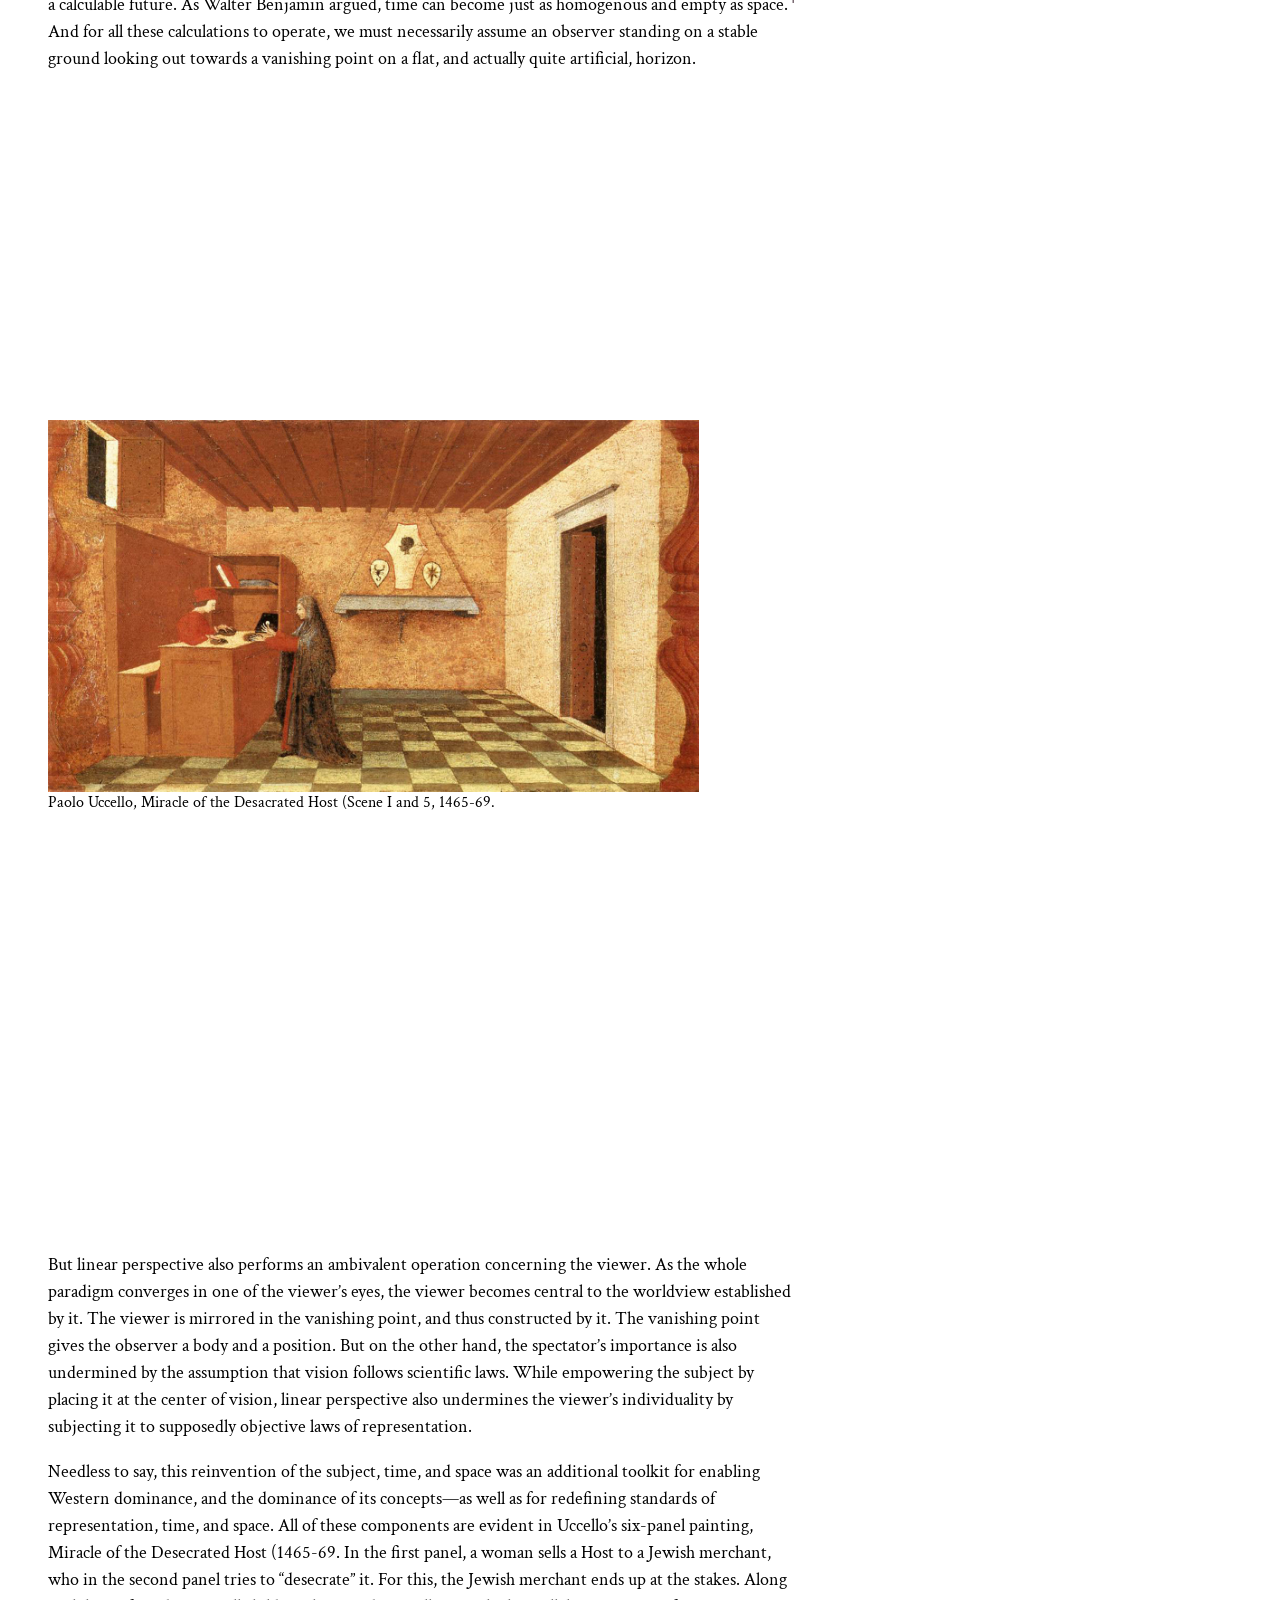
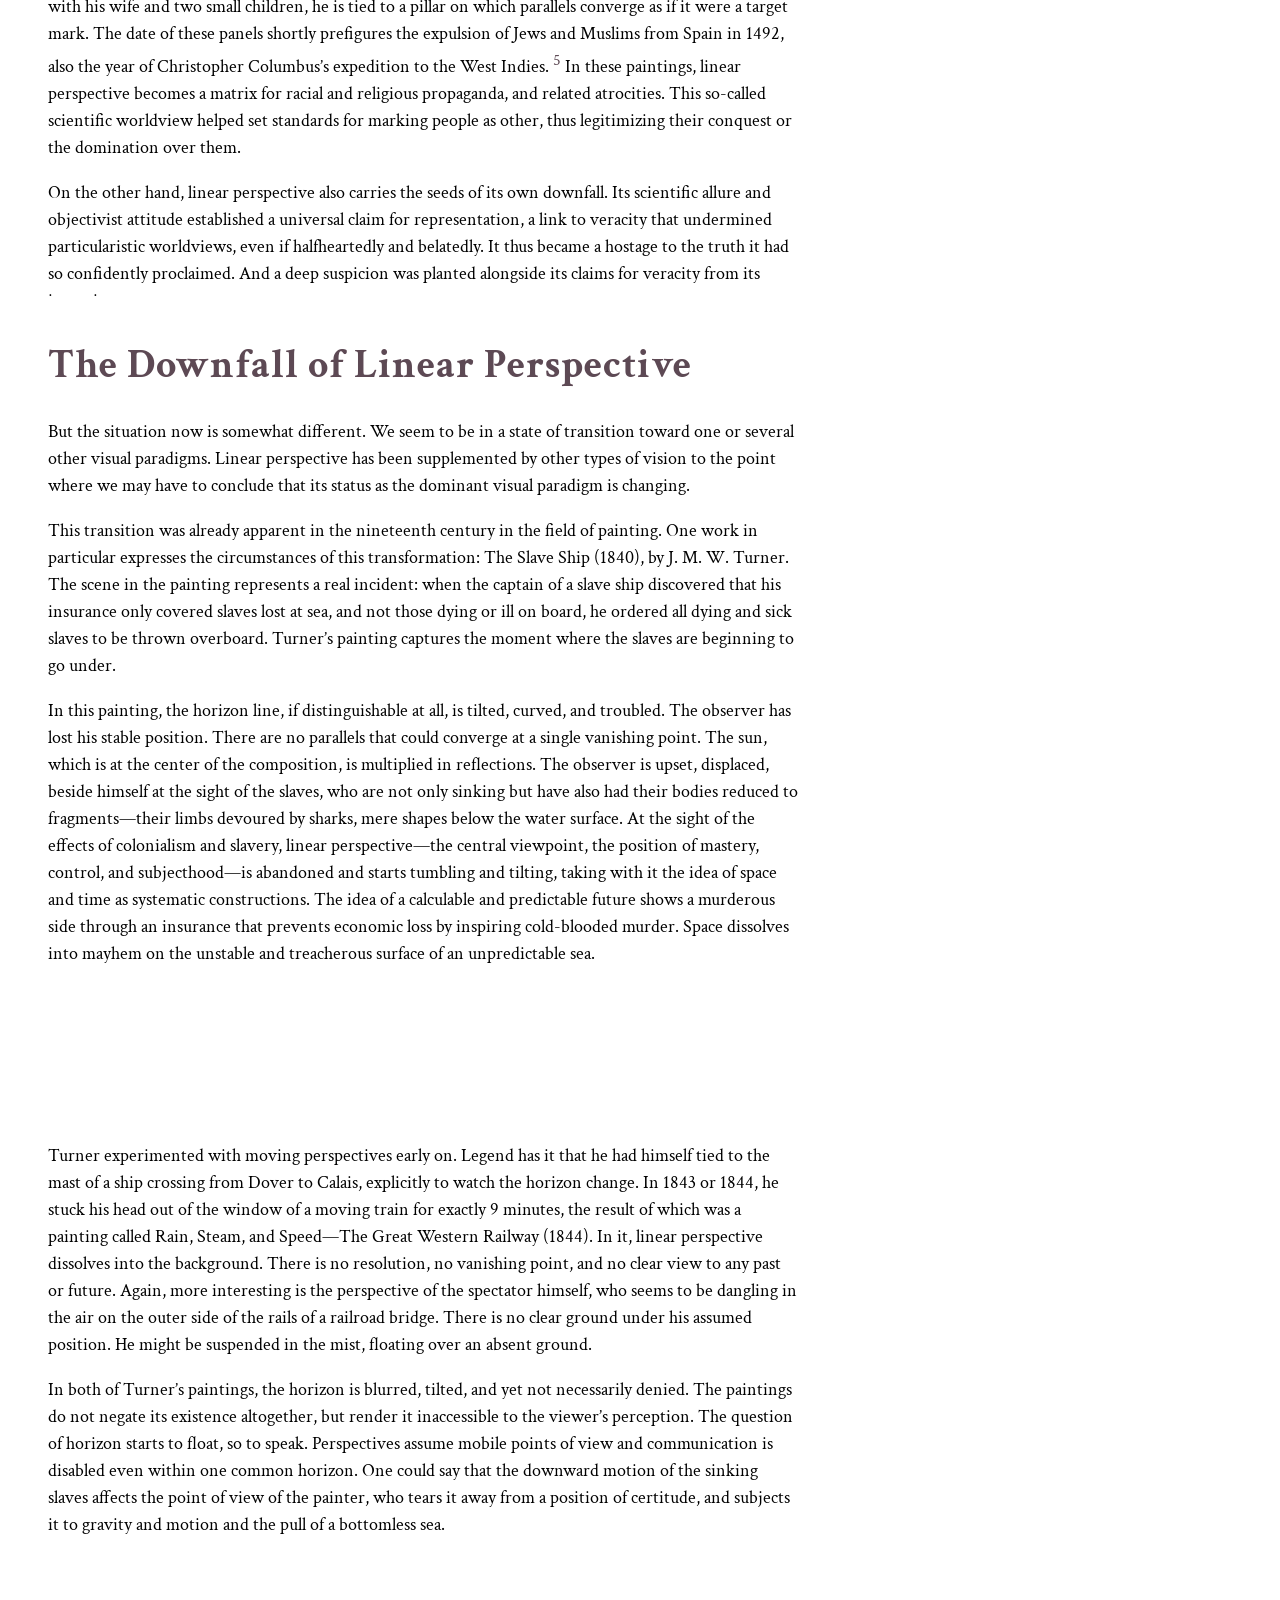
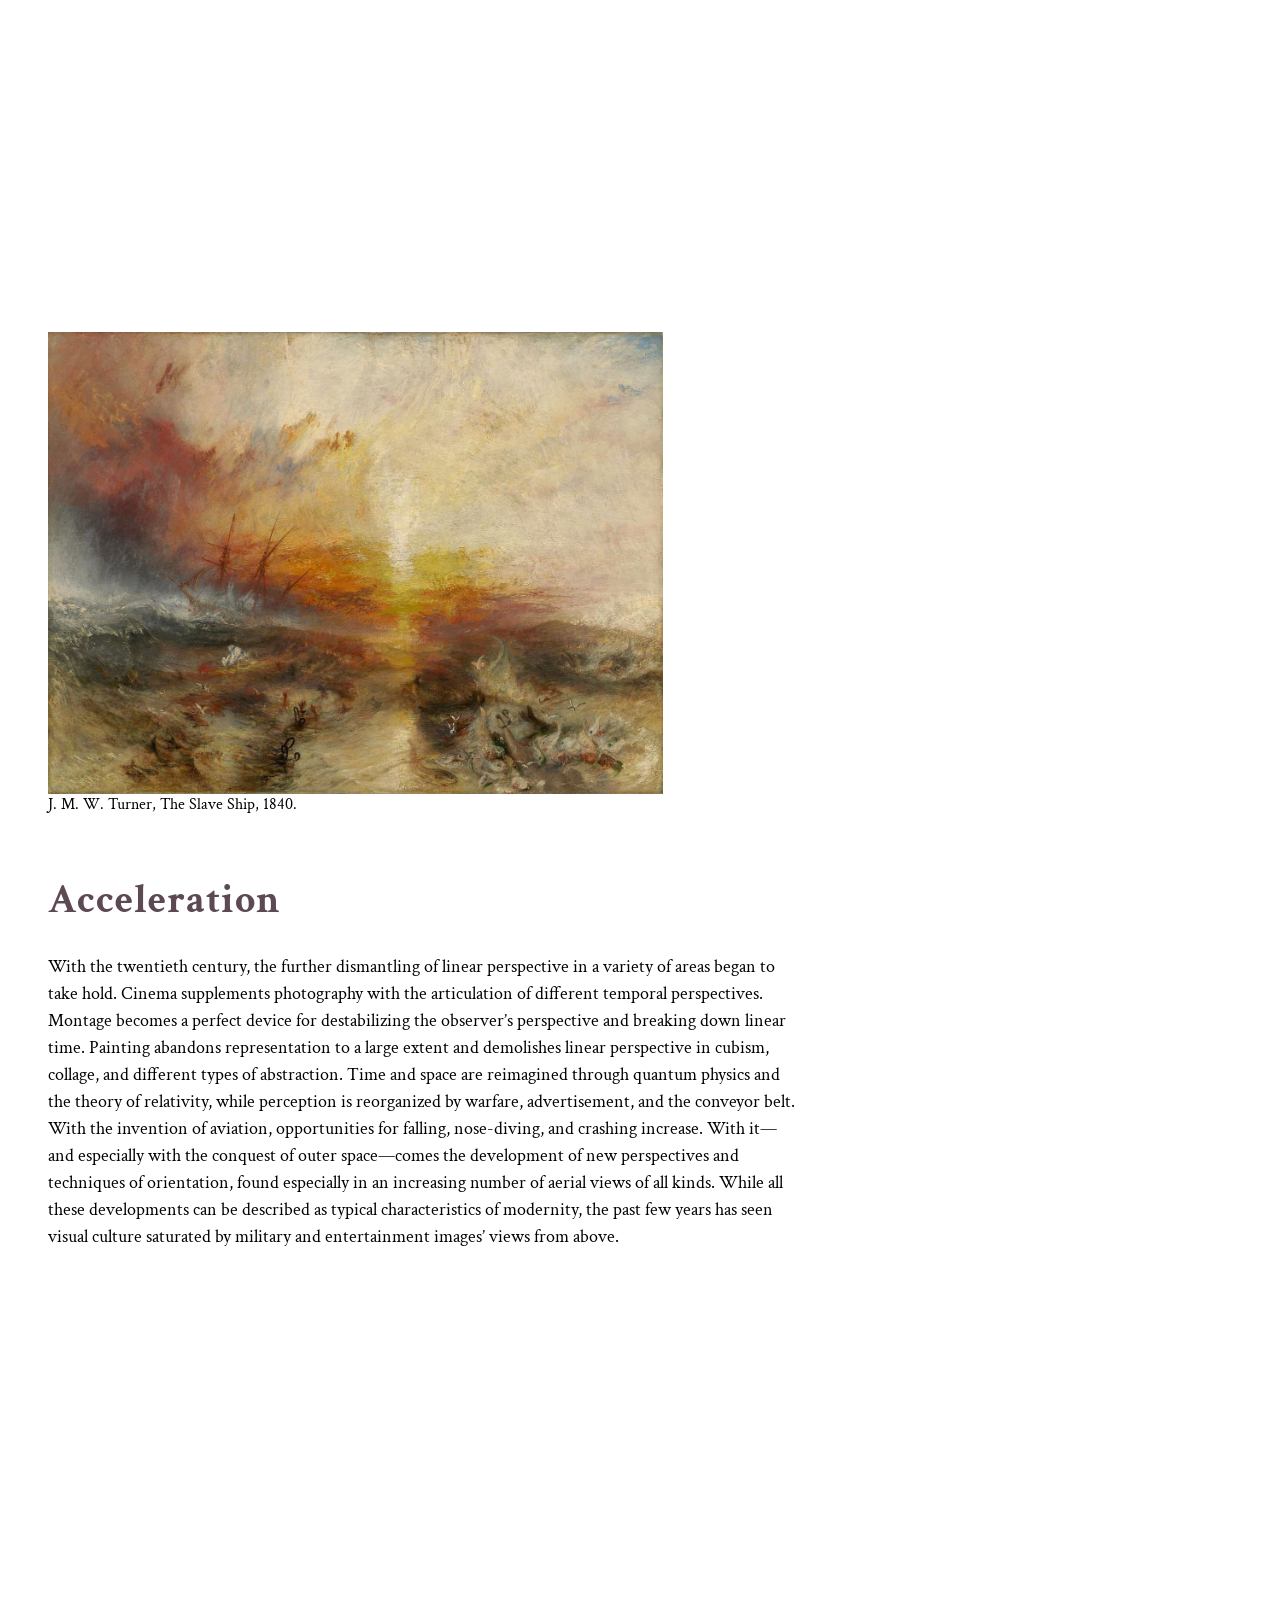
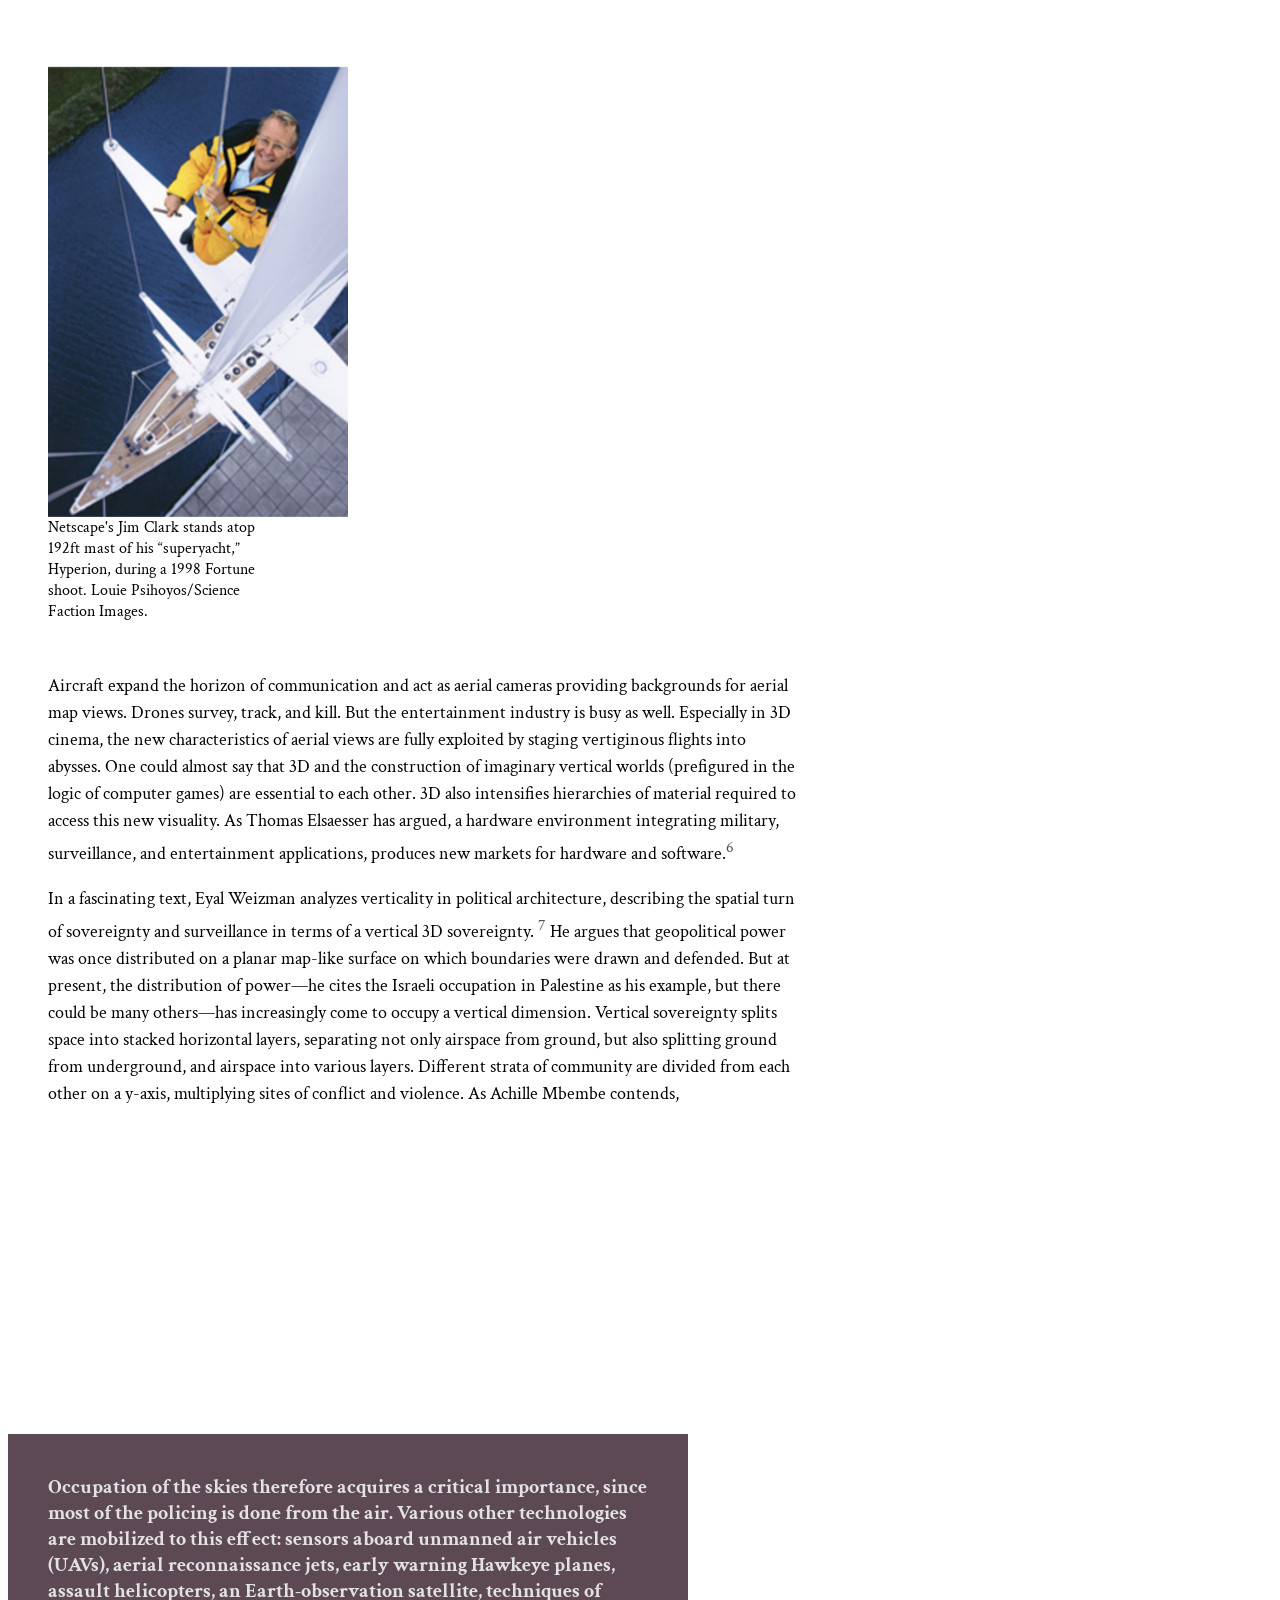
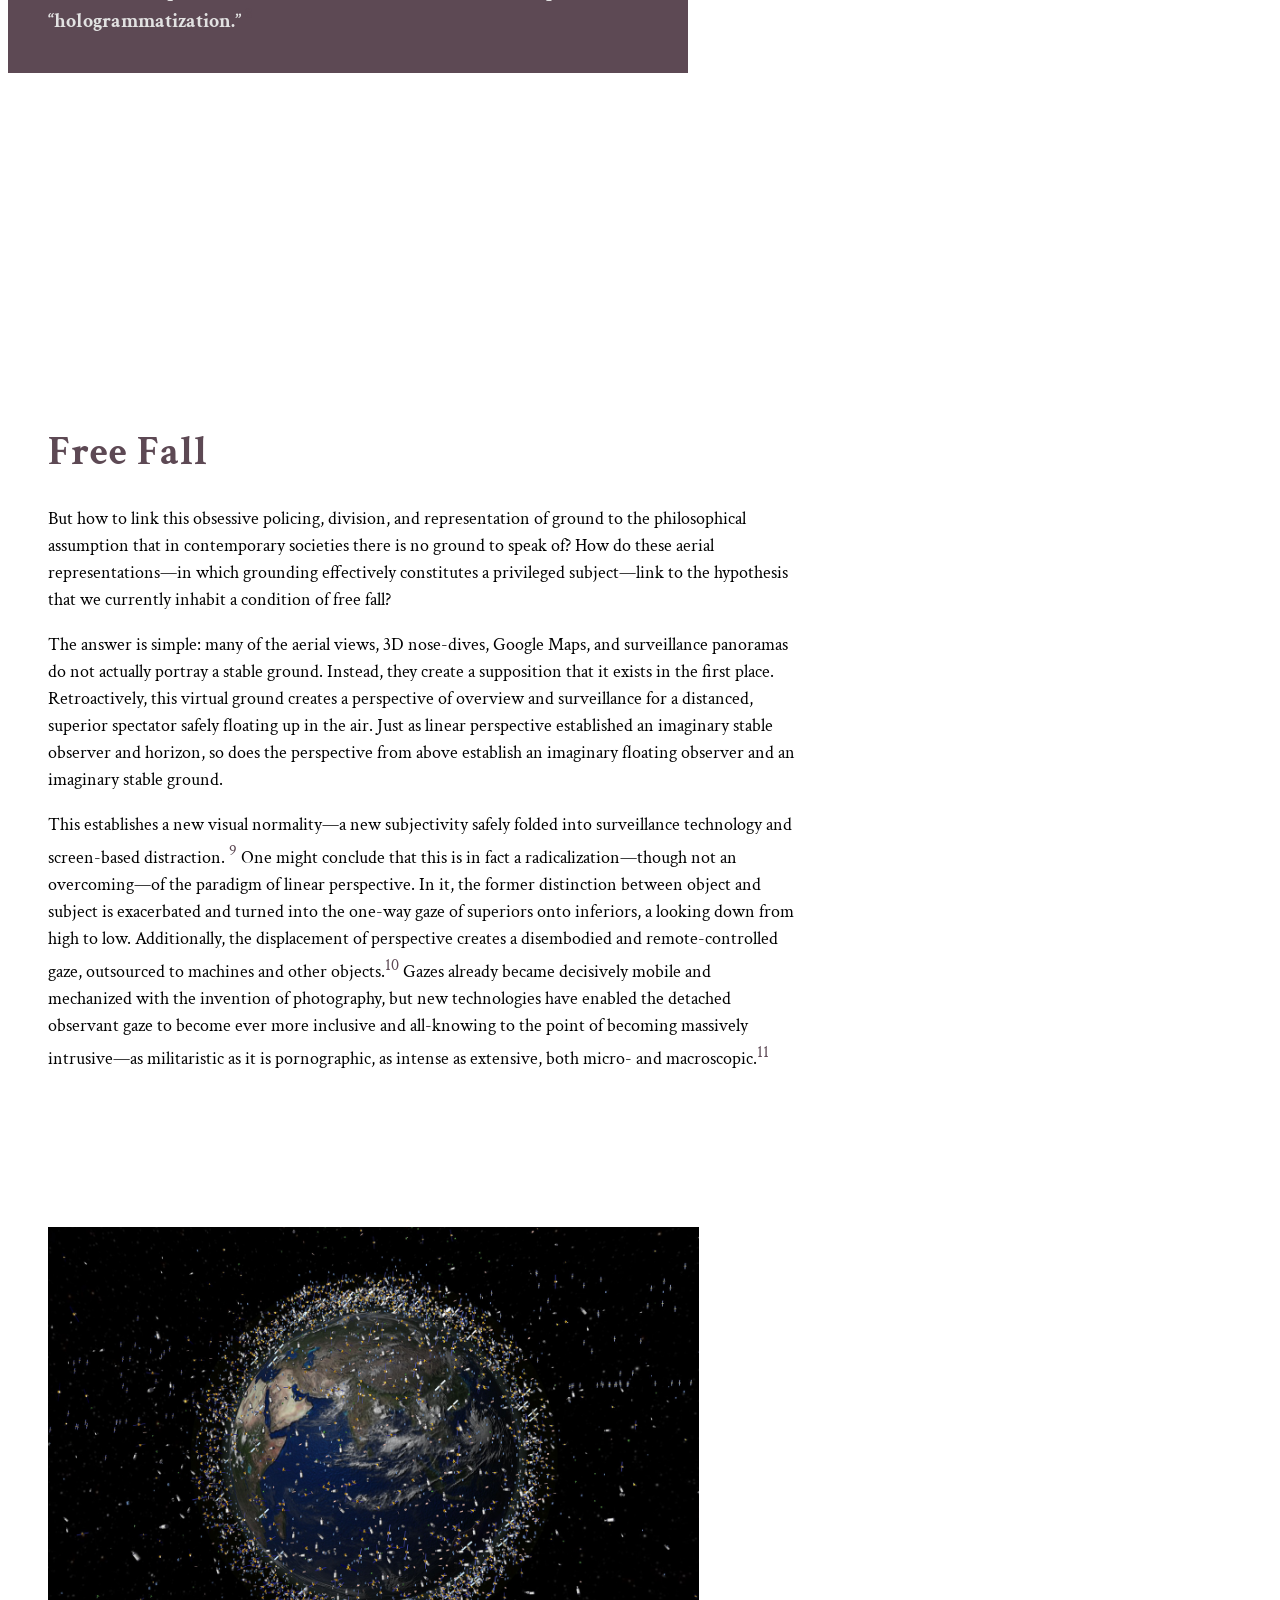
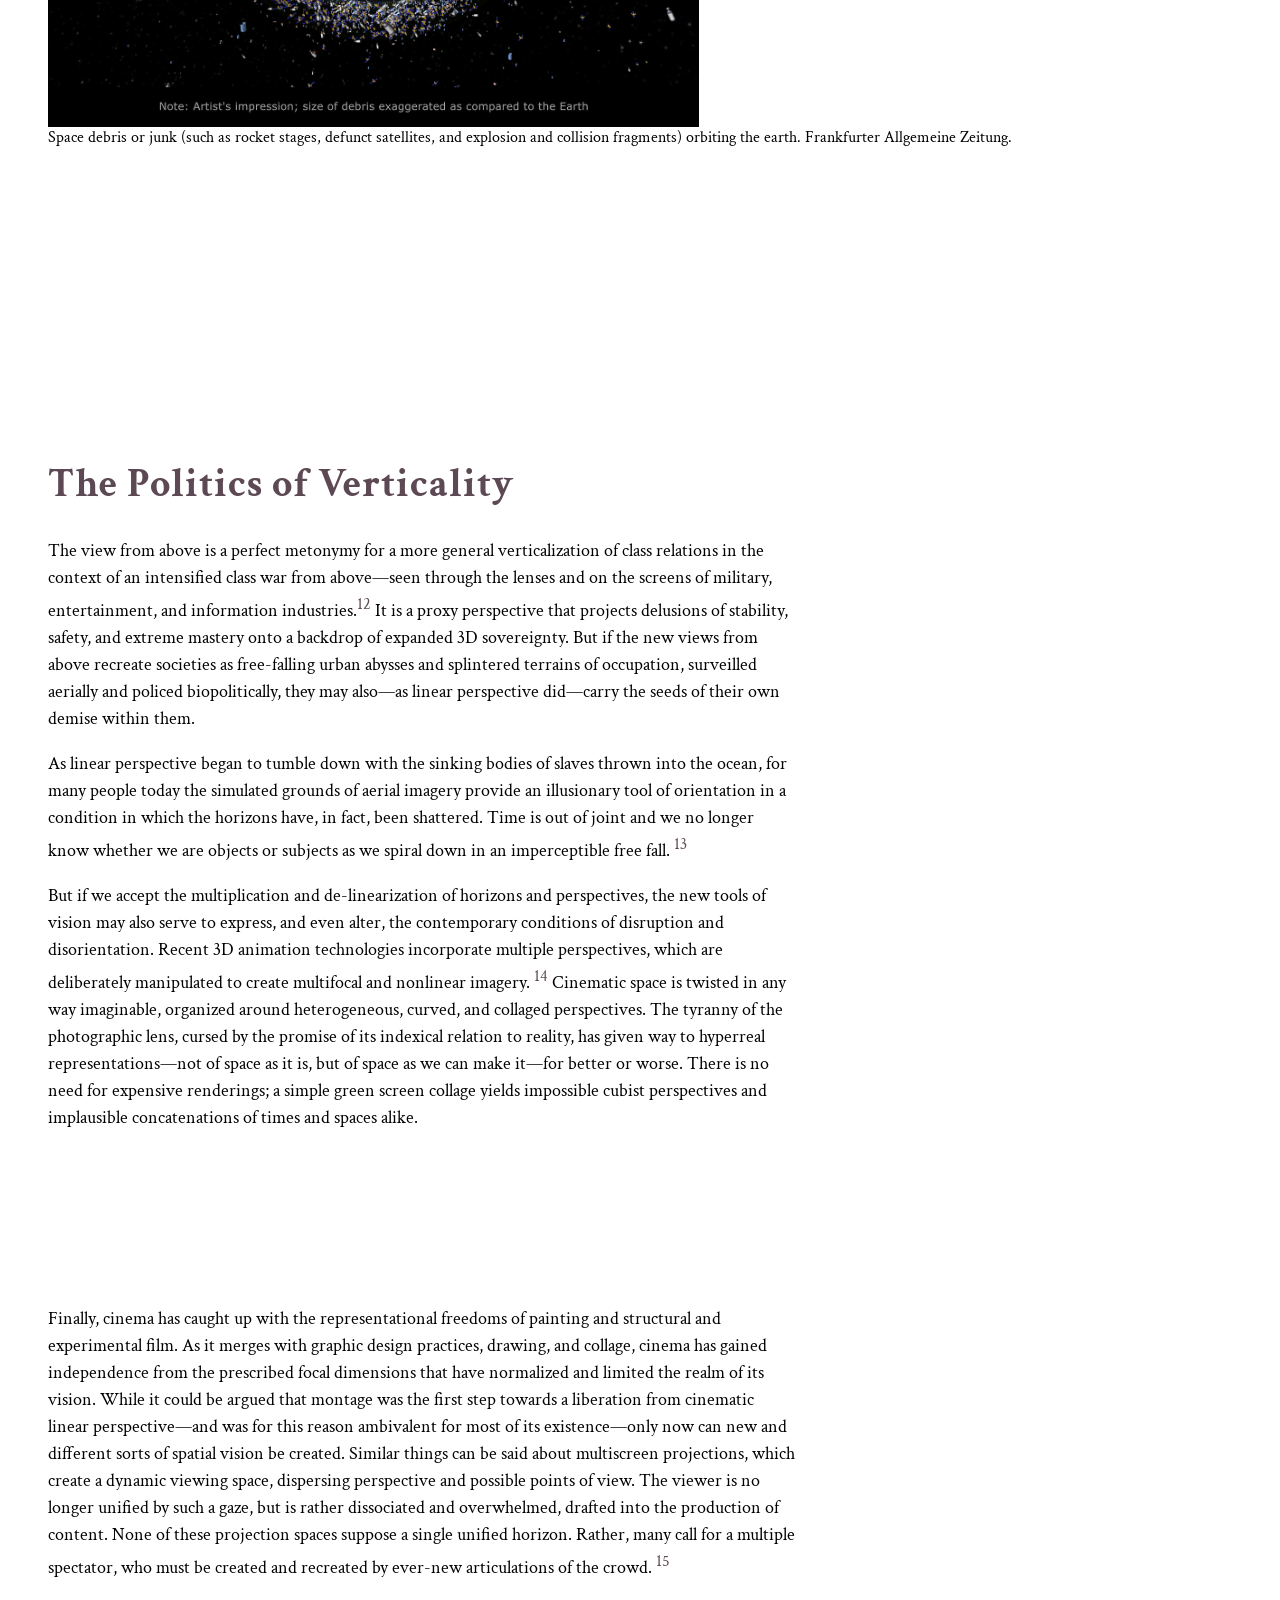
==== commit a773d009: "small edits and fixes" ====
--- a/InFreeFallWeb.html
+++ b/InFreeFallWeb.html
@@ -691,7 +691,7 @@
             </p>
         </div>
 
-        </div>
+
 
     </main>
     <button id="myBtn">
--- a/style.css
+++ b/style.css
@@ -73,7 +73,7 @@
   .nav-links {
     position: absolute;
     right: 0px;
-    height: 70vh;
+    height: 50vh;
     top: 6vh;
     padding-right: 10px;
     background-color: #5d4954;
@@ -161,16 +161,17 @@
 }
 
 .perspective {
-  width: 100%;
-  height: auto;
+  max-width: 100%;
+  max-height: auto;
   position: sticky;
   top: 8vh;
   padding-bottom: 10em;
   /* background: white; */
 }
 .drawingper {
-  width: 55%;
-  height: auto;
+  max-width: 55%;
+  max-height: 55%;
+  padding-top: 1em;
 }
 
 .sextant {
@@ -193,6 +194,7 @@
 .painting {
   width: 55%;
   height: auto;
+  padding-top: 1em;
 }
 
 .slave {
@@ -206,6 +208,7 @@
 .ship {
   width: 100%;
   height: auto;
+  padding-top: 2em;
 }
 
 .clark {
@@ -214,18 +217,20 @@
   width: 300px;
   height: auto;
   padding-right: 2em;
+  padding-top: 4px;
 }
 
 .spaceearth {
   width: 100%;
   height: 91%;
   position: sticky;
-  top: 7vh;
+  top: 8vh;
 }
 
 .spearth {
-  width: 54%;
-  height: auto;
+  width: 55%;
+  height: auto;
+  padding-top: 1em;
 }
 
 /* Titles */
@@ -233,7 +238,7 @@
 .titles {
   z-index: -1;
   position: sticky;
-  top: 7vh;
+  top: 8vh;
   height: 20%;
   background: white;
 }
@@ -284,7 +289,7 @@
   font-size: 20px;
   font-weight: bold;
   position: sticky;
-  top: 7vh;
+  top: 8vh;
   width: 600px;
   padding: 2em 2em 2em 2em;
   background: #5d4954;
@@ -292,121 +297,114 @@
   margin-bottom: 310px;
 }
 
-/* .footnotetitle {
-  position: sticky;
-  top: 7vh;
-  font-size: 25px;
-  background: white;
-} */
-
 .a1 p {
   font-size: 18px;
-  max-width: 950px;
+  max-width: 750px;
   margin-left: 40px;
   line-height: 1.5em;
 }
 
 .a1-2 p {
   font-size: 18px;
-  max-width: 950px;
+  max-width: 750px;
   margin-left: 40px;
   line-height: 1.5em;
 }
 
 .a2 p {
   font-size: 18px;
-  max-width: 950px;
+  max-width: 750px;
   margin-left: 40px;
   line-height: 1.5em;
 }
 
 .a2-2 p {
   font-size: 18px;
-  max-width: 950px;
+  max-width: 750px;
   margin-left: 40px;
   line-height: 1.5em;
 }
 
 .a2-3 p {
   font-size: 18px;
-  max-width: 950px;
+  max-width: 750px;
   margin-left: 40px;
   line-height: 1.5em;
 }
 
 .a2-4 p {
   font-size: 18px;
-  max-width: 950px;
+  max-width: 750px;
   margin-left: 40px;
   line-height: 1.5em;
 }
 
 .a2-5 p {
   font-size: 18px;
-  max-width: 950px;
+  max-width: 750px;
   margin-left: 40px;
   line-height: 1.5em;
 }
 
 .a3 p {
   font-size: 18px;
-  max-width: 950px;
+  max-width: 750px;
   margin-left: 40px;
   line-height: 1.5em;
 }
 
 .a3-2 p {
   font-size: 18px;
-  max-width: 950px;
+  max-width: 750px;
   margin-left: 40px;
   line-height: 1.5em;
 }
 
 .a4 p {
   font-size: 18px;
-  max-width: 950px;
+  max-width: 750px;
   margin-left: 40px;
   line-height: 1.5em;
 }
 
 .a4-2 p {
   font-size: 18px;
-  max-width: 950px;
+  max-width: 750px;
   margin-left: 40px;
   line-height: 1.5em;
 }
 
 .a5 p {
   font-size: 18px;
-  max-width: 950px;
+  max-width: 750px;
   margin-left: 40px;
   line-height: 1.5em;
 }
 
 .a6 p {
   font-size: 18px;
-  max-width: 950px;
+  max-width: 750px;
   margin-left: 40px;
   line-height: 1.5em;
 }
 
 .a6-2 p {
   font-size: 18px;
-  max-width: 950px;
+  max-width: 750px;
   margin-left: 40px;
   line-height: 1.5em;
 }
 
 .a6-3 p {
   font-size: 18px;
-  max-width: 950px;
+  max-width: 750px;
   margin-left: 40px;
   line-height: 1.5em;
 }
 
 .a7 p {
   font-size: 18px;
-  max-width: 950px;
+  max-width: 55%;
   margin-left: 40px;
   line-height: 1.5em;
 }
@@ -414,21 +412,21 @@
 .a8 p {
   font-size: 14px;
   background: white;
-  max-width: 600px;
+  max-width: 55%;
   padding-left: 30px;
 }
 
 .a8-2 p {
   font-size: 14px;
   background: white;
-  max-width: 600px;
+  max-width: 55%;
   padding-left: 30px;
 }
 
 .a8-3 p {
   font-size: 14px;
   background: white;
-  max-width: 600px;
+  max-width: 55%;
   padding-left: 30px;
 }
 
@@ -440,180 +438,183 @@
   width: 100%;
   height: 87%;
   position: sticky;
+  top: 8vh;
+  background: white;
+}
+
+.a1-2 {
+  padding-top: 1em;
+  width: 100%;
+  height: 75%;
+  position: sticky;
+  top: 8vh;
+  background: white;
+  /* width: 100%;
+  height: 75%;
+  position: sticky;
+  top: 8vh;
+  background: white;
+  padding-top: 1em;
+  padding-bottom: 15em; */
+}
+
+.a2 {
+  padding-top: 1em;
+  width: 100%;
+  height: 75%;
+  position: sticky;
+  top: 8vh;
+  background: white;
+}
+
+.a2-2 {
+  padding-top: 1em;
+  width: 100%;
+  height: 81%;
+  position: sticky;
+  top: 8vh;
+  background: white;
+}
+
+.a2-3 {
+  padding-top: 1em;
+  width: 100%;
+  height: 70%;
+  position: sticky;
+  top: 8vh;
+  background: white;
+}
+
+.a2-4 {
+  padding-top: 1em;
+  width: 100%;
+  height: 90%;
+  position: sticky;
+  top: 8vh;
+  background: white;
+}
+
+.a2-5 {
+  padding-top: 1em;
+  width: 100%;
+  height: 75%;
+  position: sticky;
+  top: 8vh;
+  background: white;
+}
+
+.a3 {
+  padding-top: 1em;
+  width: 100%;
+  height: 90%;
+  position: sticky;
+  top: 8vh;
+  background: white;
+}
+
+.a3-2 {
+  padding-top: 1em;
+  width: 100%;
+  height: 86%;
+  position: sticky;
+  top: 8vh;
+  background: white;
+}
+
+.a4 {
+  padding-top: 1em;
+  width: 100%;
+  height: 90%;
+  position: sticky;
+  top: 8vh;
+  background: white;
+}
+
+.a4-2 {
+  padding-top: 1em;
+  width: 100%;
+  height: 86%;
+  position: sticky;
+  top: 8vh;
+  background: white;
+}
+
+.a5 {
+  padding-top: 1em;
+  width: 100%;
+  height: 90%;
+  position: sticky;
+  top: 8vh;
+  background: white;
+}
+
+.a6 {
+  padding-top: 1em;
+  width: 100%;
+  height: 95%;
+  position: sticky;
+  top: 8vh;
+  background: white;
+}
+
+.a6-2 {
+  padding-top: 1em;
+  width: 100%;
+  height: 95%;
+  position: sticky;
+  top: 8vh;
+  background: white;
+}
+
+.a6-3 {
+  padding-top: 1em;
+  width: 100%;
+  height: 70%;
+  position: sticky;
+  top: 8vh;
+  background: white;
+}
+
+.a7 {
+  width: 72%;
+  height: 86%;
+  position: sticky;
+  top: 8vh;
+  background: white;
+  padding-top: 1em;
+}
+.afoot {
+  position: sticky;
   top: 7vh;
   background: white;
 }
-
-.a1-2 {
-  width: 100%;
-  height: 75%;
+.a8 {
+  width: 72%;
+  height: 86%;
+  position: sticky;
+  top: 8vh;
+  background: white;
+  padding-top: 1em;
+}
+
+.a8-2 {
+  width: 72%;
+  height: 86%;
+  position: sticky;
+  top: 8vh;
+  background: white;
+  padding-top: 1em;
+}
+
+.a8-3 {
+  width: 72%;
+  height: 100%;
   position: sticky;
   top: 7vh;
   background: white;
   padding-top: 1em;
-  padding-bottom: 15em;
-}
-
-.a2 {
-  padding-top: 1em;
-  width: 100%;
-  height: 75%;
-  position: sticky;
-  top: 7vh;
-  background: white;
-}
-
-.a2-2 {
-  padding-top: 1em;
-  width: 100%;
-  height: 81%;
-  position: sticky;
-  top: 8vh;
-  background: white;
-}
-
-.a2-3 {
-  padding-top: 1em;
-  width: 100%;
-  height: 70%;
-  position: sticky;
-  top: 7vh;
-  background: white;
-}
-
-.a2-4 {
-  padding-top: 1em;
-  width: 100%;
-  height: 90%;
-  position: sticky;
-  top: 7vh;
-  background: white;
-}
-
-.a2-5 {
-  padding-top: 1em;
-  width: 100%;
-  height: 75%;
-  position: sticky;
-  top: 7vh;
-  background: white;
-}
-
-.a3 {
-  padding-top: 1em;
-  width: 100%;
-  height: 90%;
-  position: sticky;
-  top: 7vh;
-  background: white;
-}
-
-.a3-2 {
-  padding-top: 1em;
-  width: 100%;
-  height: 86%;
-  position: sticky;
-  top: 7vh;
-  background: white;
-}
-
-.a4 {
-  padding-top: 1em;
-  width: 100%;
-  height: 90%;
-  position: sticky;
-  top: 7vh;
-  background: white;
-}
-
-.a4-2 {
-  padding-top: 1em;
-  width: 100%;
-  height: 86%;
-  position: sticky;
-  top: 7vh;
-  background: white;
-}
-
-.a5 {
-  padding-top: 1em;
-  width: 100%;
-  height: 90%;
-  position: sticky;
-  top: 7vh;
-  background: white;
-}
-
-.a6 {
-  padding-top: 1em;
-  width: 100%;
-  height: 95%;
-  position: sticky;
-  top: 7vh;
-  background: white;
-}
-
-.a6-2 {
-  padding-top: 1em;
-  width: 100%;
-  height: 95%;
-  position: sticky;
-  top: 7vh;
-  background: white;
-}
-
-.a6-3 {
-  padding-top: 1em;
-  width: 100%;
-  height: 70%;
-  position: sticky;
-  top: 7vh;
-  background: white;
-}
-
-.a7 {
-  width: 600px;
-  height: 86%;
-  position: sticky;
-  top: 7vh;
-  background: white;
-  padding-top: 1em;
-  padding-right: 100%;
-}
-.afoot {
-  position: sticky;
-  top: 7vh;
-  background: white;
-}
-.a8 {
-  width: 600px;
-  height: 86%;
-  position: sticky;
-  top: 7vh;
-  background: white;
-  padding-top: 1em;
-  padding-right: 100%;
-}
-
-.a8-2 {
-  width: 600px;
-  height: 86%;
-  position: sticky;
-  top: 7vh;
-  background: white;
-  padding-top: 1em;
-  padding-right: 100%;
-}
-
-.a8-3 {
-  width: 600px;
-  height: 108%;
-  position: sticky;
-  top: 7vh;
-  background: white;
-  padding-top: 1em;
-  padding-right: 100%;
-}
+}
+
 /*On Hover Color Change*/
 #myBtn:hover {
   background-color: rgb(226, 226, 226);
